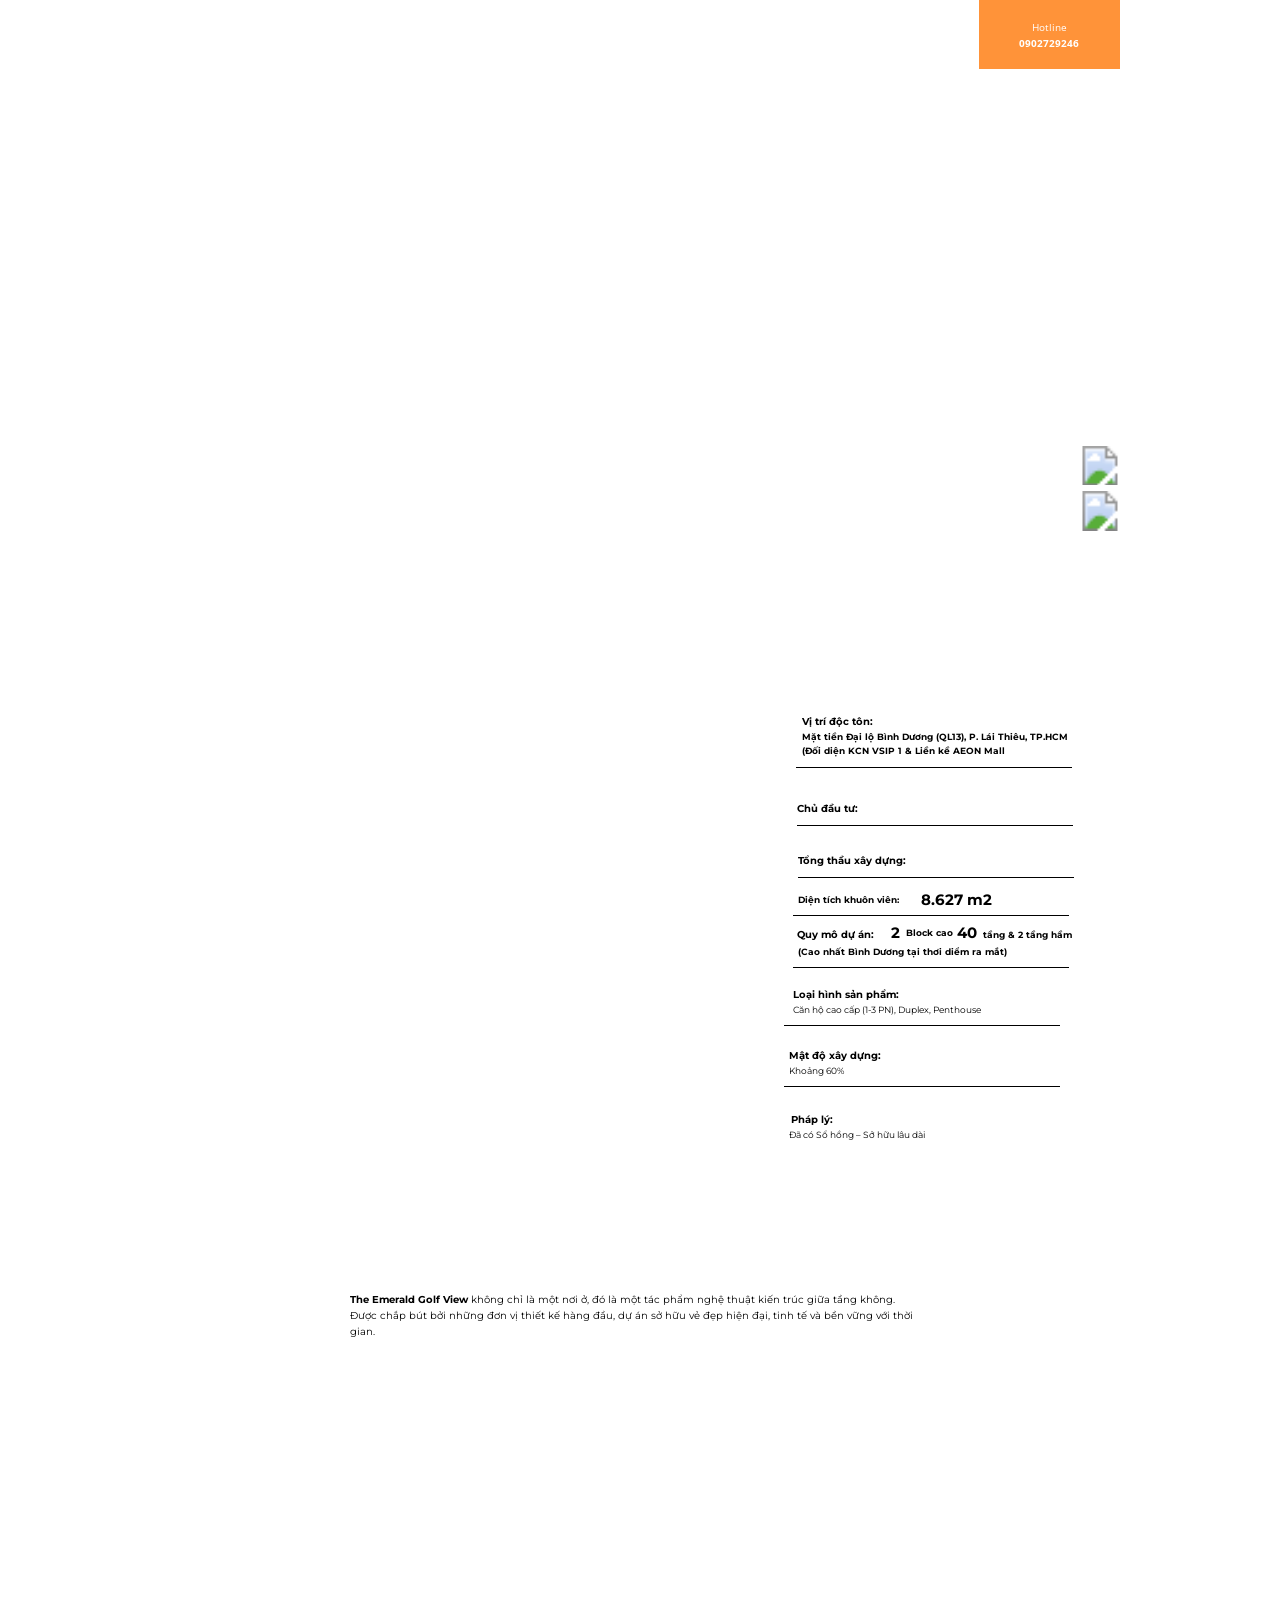
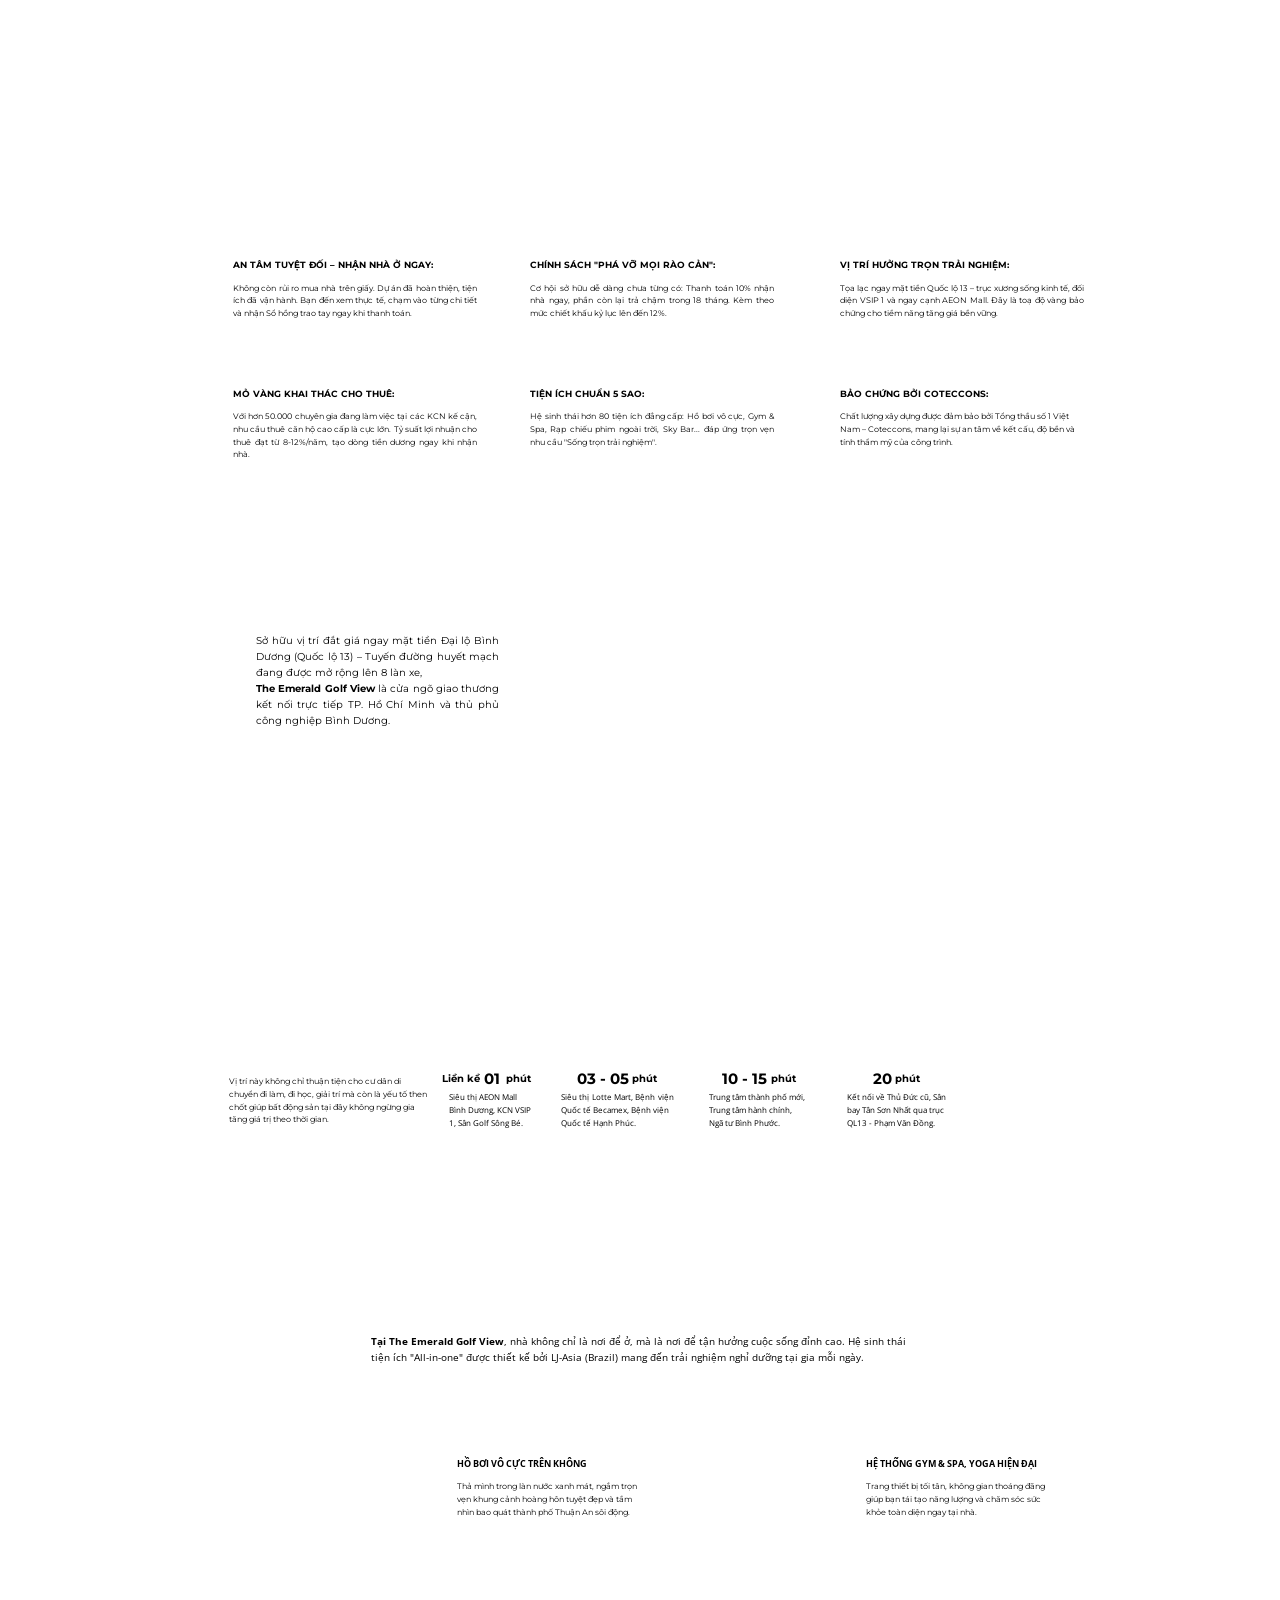
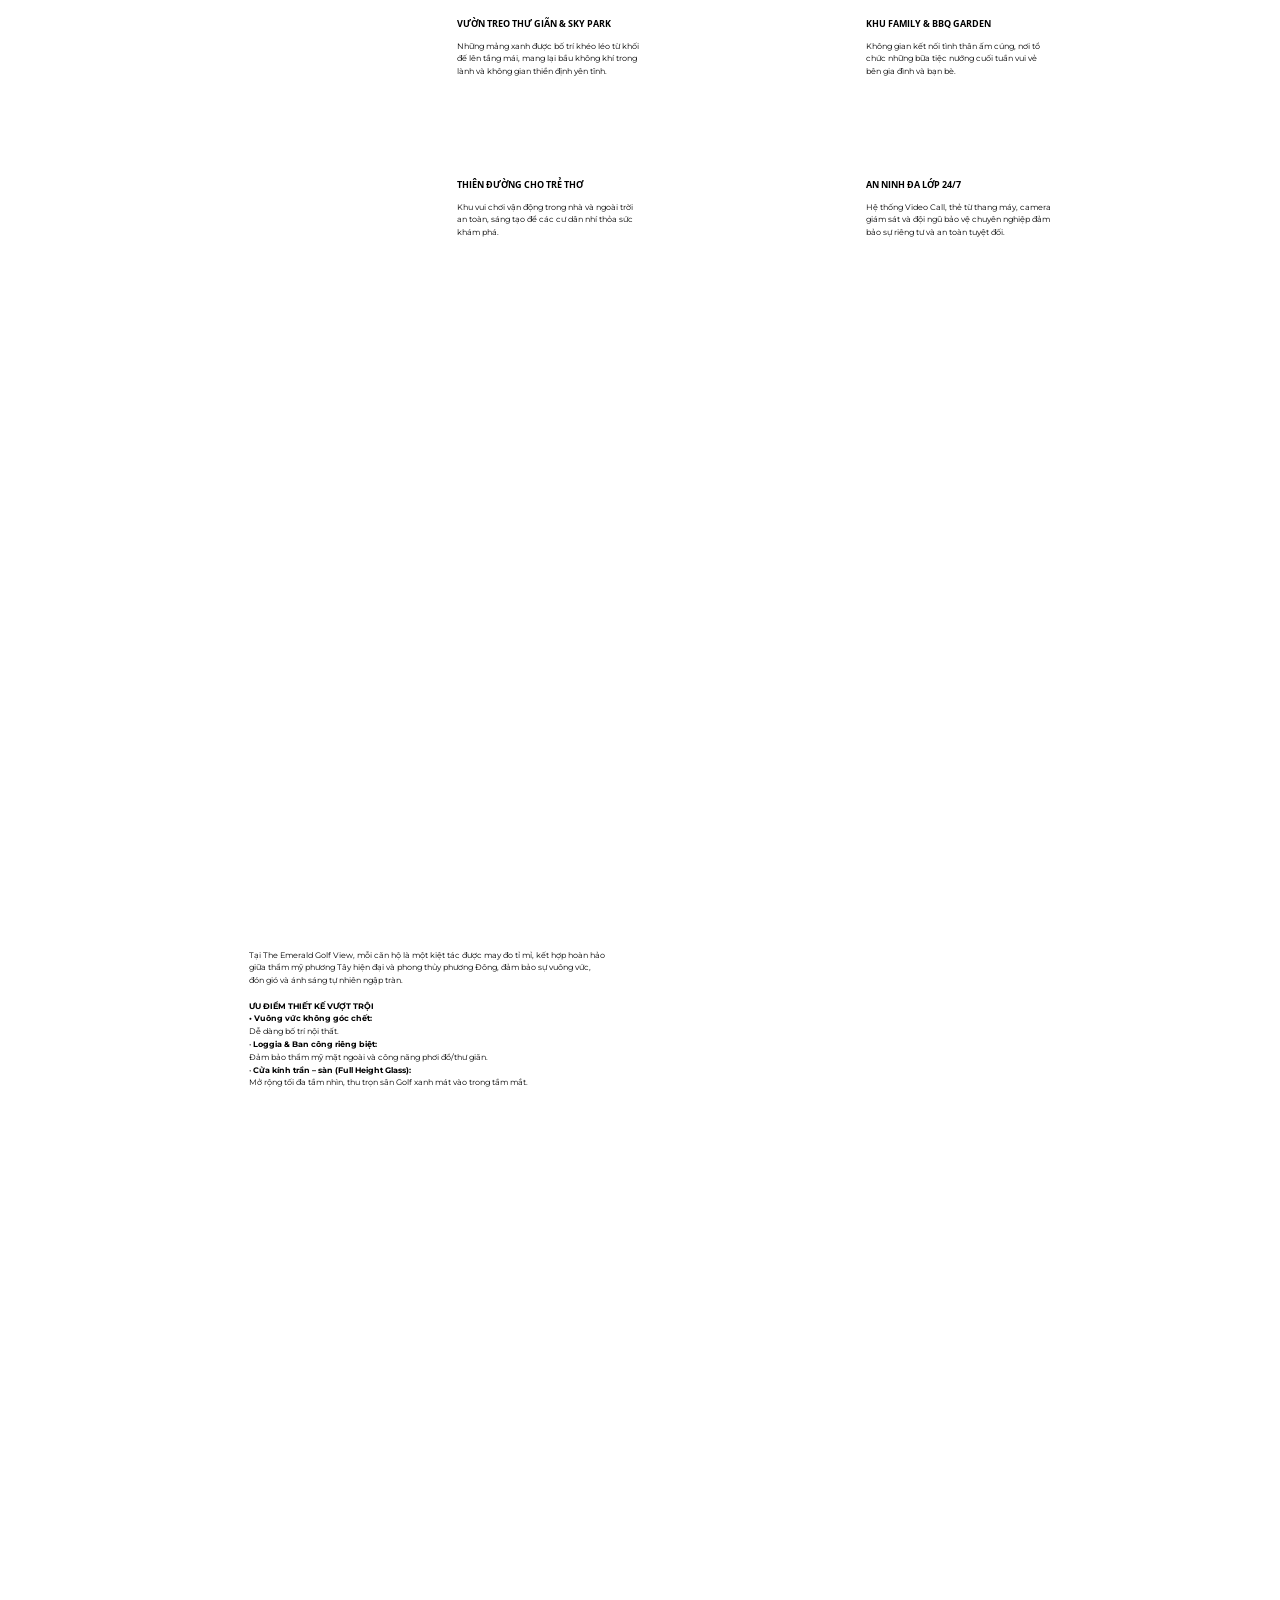
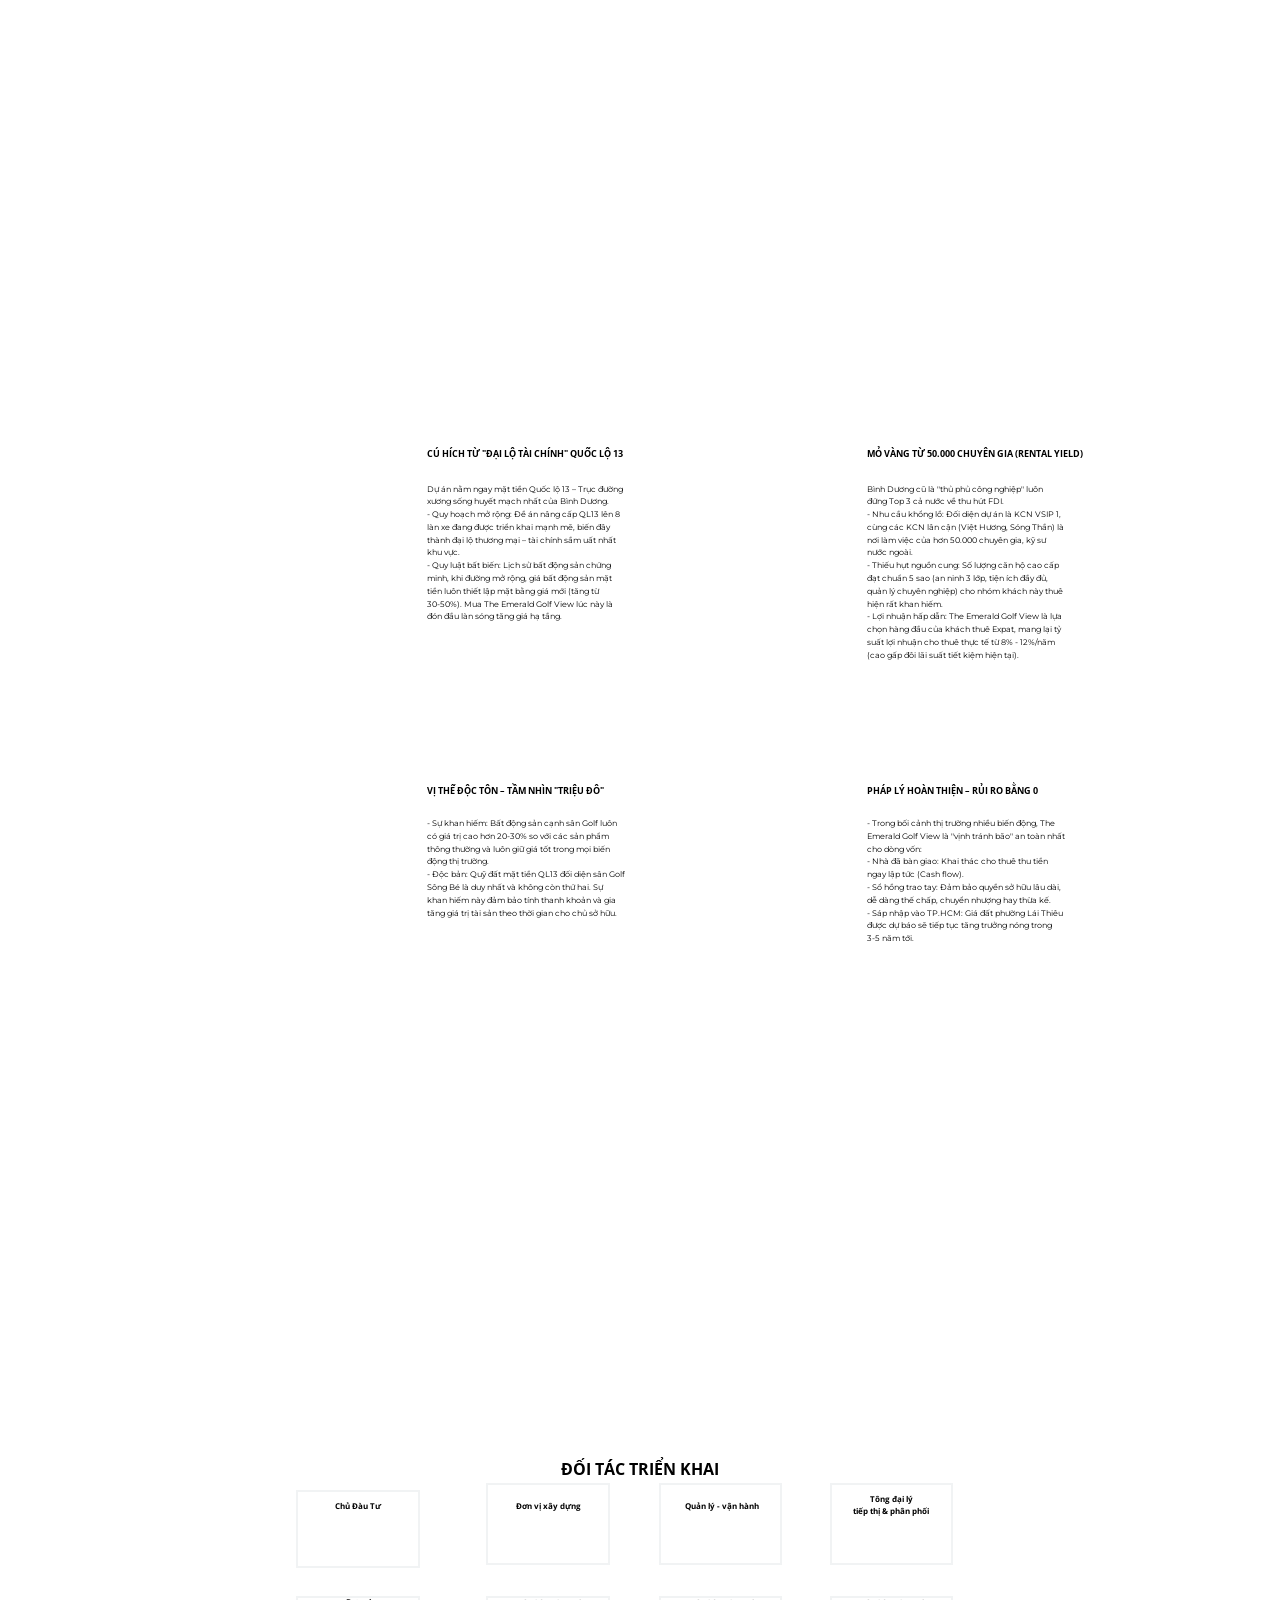
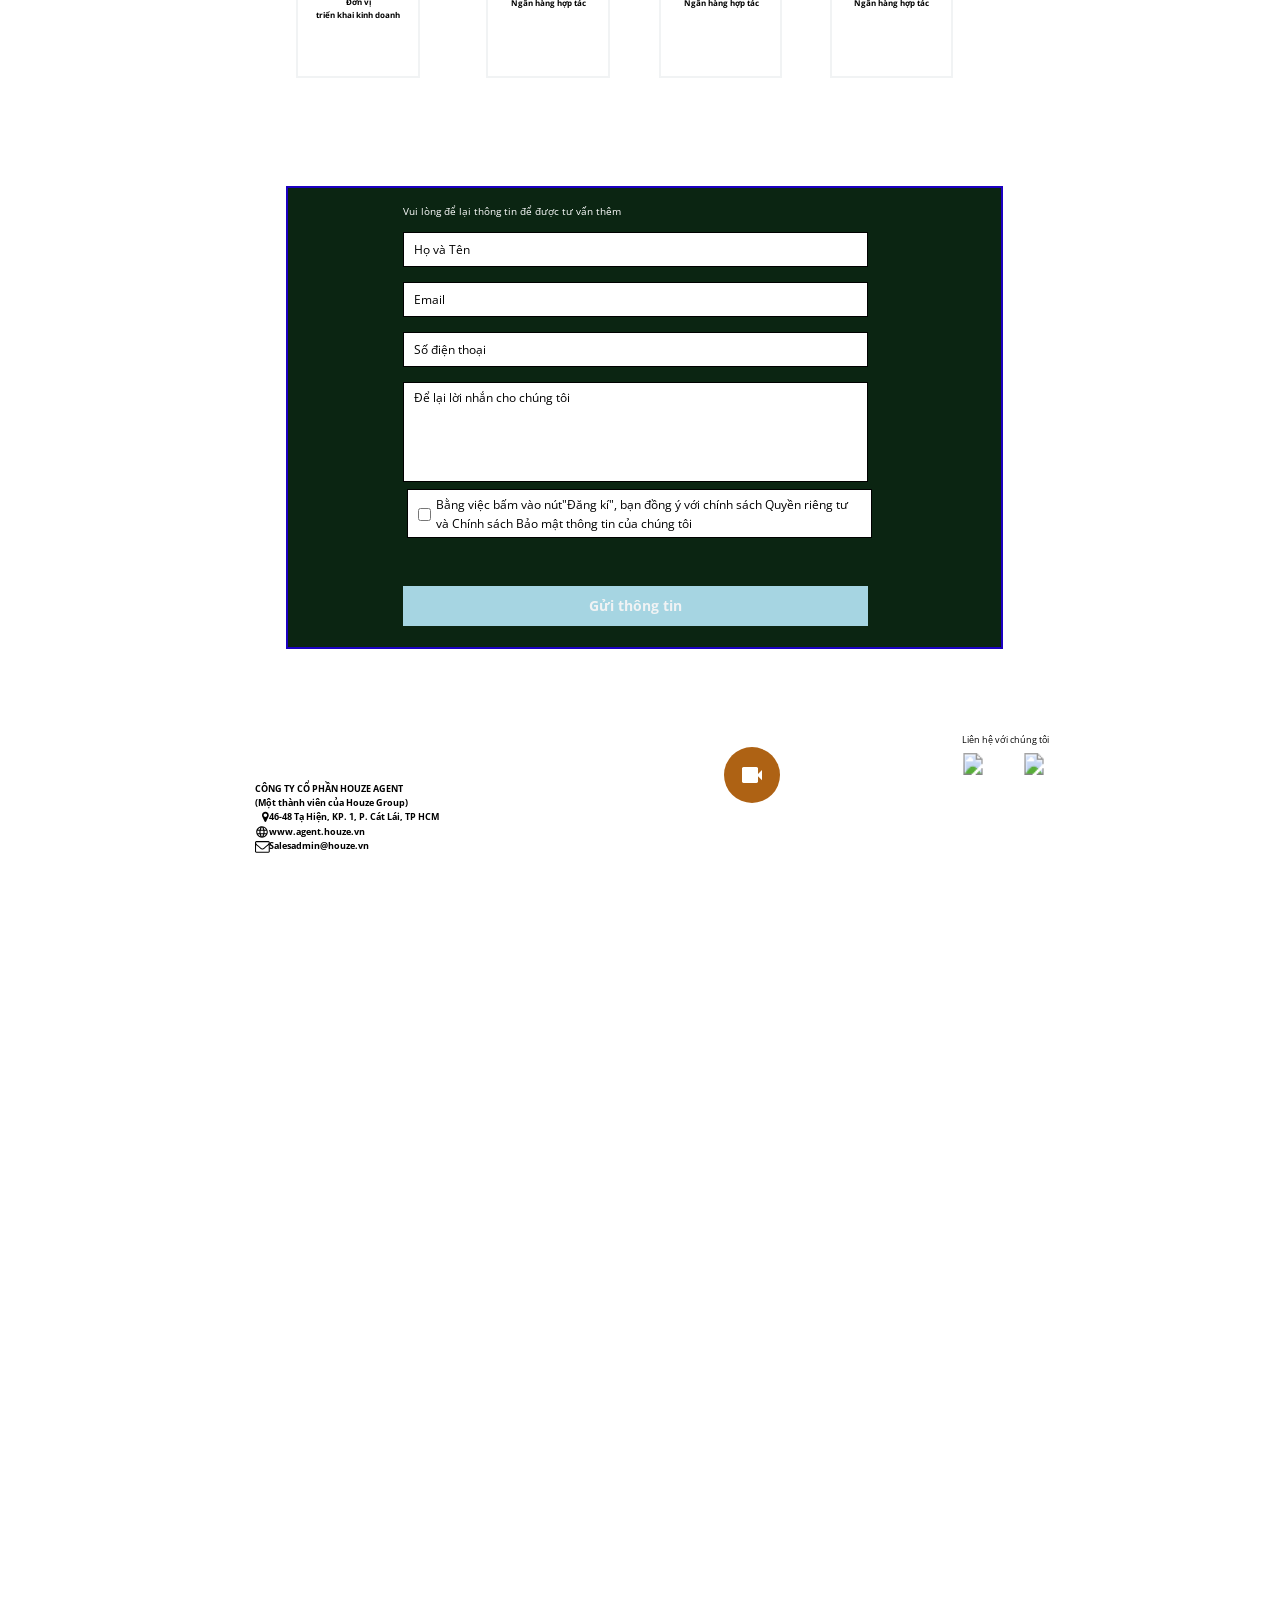
==== houze-clone/index.html @ 5e88b7af "feat: add houze-style page and collect source images" ====
<!DOCTYPE html><html lang="vi"><head><meta charset="UTF-8"><title>theemeraldgolfview.houze.vn</title><meta http-equiv="Cache-Control" content="no-cache"><meta http-equiv="X-UA-Compatible" content="IE=edge"><meta http-equiv="Expires" content="-1"><meta name="keywords" content=""><meta name="description" content="theemeraldgolfview.houze.vn"><meta name='viewport' content='width=device-width, initial-scale=1' /><script type='text/javascript'>window.ladi_viewport=function(b){var a=document;b=b?b:'innerWidth';var c=window[b];var d=c<768;if(typeof window.ladi_is_desktop=="undefined"||window.ladi_is_desktop==undefined){window.ladi_is_desktop=!d;}var e=960;var f=420;var g='';if(!d){g="width="+e+",user-scalable=no,initial-scale=1.0";}else{var h=1;var i=f;if(i!=c){h=c / i;}g="width="+i+",user-scalable=no,initial-scale="+h+",minimum-scale="+h+",maximum-scale="+h;}var j=a.getElementById("viewport");if(!j){j=a.createElement("meta");j.id="viewport";j.name="viewport";a.head.appendChild(j);}j.setAttribute("content",g);};window.ladi_viewport();window.ladi_fbq_data = [];window.ladi_fbq = function () {window.ladi_fbq_data.push(arguments);};window.ladi_ttq_data = [];window.ladi_ttq = function () {window.ladi_ttq_data.push(arguments);};</script><link rel="canonical" href="https://theemeraldgolfview.houze.vn" /><meta property="og:url" content="https://theemeraldgolfview.houze.vn" /><meta property="og:title" content="theemeraldgolfview.houze.vn" /><meta property="og:type" content="website" /><meta property="og:description" content="theemeraldgolfview.houze.vn" /><meta name="format-detection" content="telephone=no" /><link rel="dns-prefetch"><link rel="preconnect" href="https://fonts.googleapis.com/" crossorigin><link rel="preconnect" href="https://fonts.gstatic.com/" crossorigin><link rel="preconnect" href="https://w.ladicdn.com/" crossorigin><link rel="preconnect" href="https://s.ladicdn.com/" crossorigin><link rel="preconnect" href="https://api1.ldpform.com/" crossorigin><link rel="preconnect" href="https://a.ladipage.com/" crossorigin><link rel="preconnect" href="https://api.sales.ldpform.net/" crossorigin><link rel="preload" href="https://fonts.googleapis.com/css2?family=Open+Sans:wght@400;700&family=Montserrat:wght@400;700&family=Exo:wght@400;700&display=swap" as="style" onload="this.onload = null; this.rel = 'stylesheet';"><link rel="preload" href="https://w.ladicdn.com/v5/source/ladipagev3.min.js?v=1773374879264" as="script"><style id="style_ladi" type="text/css">a,abbr,acronym,address,applet,article,aside,audio,b,big,blockquote,body,button,canvas,caption,center,cite,code,dd,del,details,dfn,div,dl,dt,em,embed,fieldset,figcaption,figure,footer,form,h1,h2,h3,h4,h5,h6,header,hgroup,html,i,iframe,img,input,ins,kbd,label,legend,li,mark,menu,nav,object,ol,output,p,pre,q,ruby,s,samp,section,select,small,span,strike,strong,sub,summary,sup,table,tbody,td,textarea,tfoot,th,thead,time,tr,tt,u,ul,var,video{margin:0;padding:0;border:0;outline:0;font-size:100%;font:inherit;vertical-align:baseline;box-sizing:border-box;-webkit-font-smoothing:antialiased;-moz-osx-font-smoothing:grayscale}article,aside,details,figcaption,figure,footer,header,hgroup,menu,nav,section{display:block}body{line-height:1}a{text-decoration:none}ol,ul{list-style:none}blockquote,q{quotes:none}blockquote:after,blockquote:before,q:after,q:before{content:'';content:none}table{border-collapse:collapse;border-spacing:0}.ladi-loading{z-index:900000000000;position:fixed;width:100%;height:100%;top:0;left:0;background-color:rgba(0,0,0,.1)}.ladi-loading .loading{width:80px;height:80px;top:0;left:0;bottom:0;right:0;margin:auto;overflow:hidden;position:absolute}.ladi-loading .loading div{position:absolute;width:6px;height:6px;background:#fff;border-radius:50%;animation:ladi-loading 1.2s linear infinite}.ladi-loading .loading div:nth-child(1){animation-delay:0s;top:37px;left:66px}.ladi-loading .loading div:nth-child(2){animation-delay:-.1s;top:22px;left:62px}.ladi-loading .loading div:nth-child(3){animation-delay:-.2s;top:11px;left:52px}.ladi-loading .loading div:nth-child(4){animation-delay:-.3s;top:7px;left:37px}.ladi-loading .loading div:nth-child(5){animation-delay:-.4s;top:11px;left:22px}.ladi-loading .loading div:nth-child(6){animation-delay:-.5s;top:22px;left:11px}.ladi-loading .loading div:nth-child(7){animation-delay:-.6s;top:37px;left:7px}.ladi-loading .loading div:nth-child(8){animation-delay:-.7s;top:52px;left:11px}.ladi-loading .loading div:nth-child(9){animation-delay:-.8s;top:62px;left:22px}.ladi-loading .loading div:nth-child(10){animation-delay:-.9s;top:66px;left:37px}.ladi-loading .loading div:nth-child(11){animation-delay:-1s;top:62px;left:52px}.ladi-loading .loading div:nth-child(12){animation-delay:-1.1s;top:52px;left:62px}@keyframes ladi-loading{0%,100%,20%,80%{transform:scale(1)}50%{transform:scale(1.5)}}.ladipage-message{position:fixed;width:100%;height:100%;top:0;left:0;z-index:10000000000;background:rgba(0,0,0,.3)}.ladipage-message .ladipage-message-box{width:400px;max-width:calc(100% - 50px);height:160px;border:1px solid rgba(0,0,0,.3);background-color:#fff;position:fixed;top:calc(50% - 155px);left:0;right:0;margin:auto;border-radius:10px}.ladipage-message .ladipage-message-box span{display:block;background-color:rgba(6,21,40,.05);color:#000;padding:12px 15px;font-weight:600;font-size:16px;line-height:16px;border-top-left-radius:10px;border-top-right-radius:10px}.ladipage-message .ladipage-message-box .ladipage-message-text{display:-webkit-box;font-size:14px;padding:0 20px;margin-top:16px;line-height:20px;-webkit-line-clamp:3;-webkit-box-orient:vertical;overflow:hidden;text-overflow:ellipsis;word-break:break-word}.ladipage-message .ladipage-message-box .ladipage-message-close{display:block;position:absolute;right:15px;bottom:10px;margin:0 auto;padding:10px 0;border:none;width:80px;text-transform:uppercase;text-align:center;color:#000;background-color:#e6e6e6;border-radius:5px;text-decoration:none;font-size:14px;line-height:14px;font-weight:600;cursor:pointer;outline:0}.lightbox-screen{display:none;position:fixed;width:100%;height:100%;top:0;left:0;bottom:0;right:0;margin:auto;z-index:9000000080;background:#7f7f7f;user-select:none;-webkit-user-select:none;-moz-user-select:none;-ms-user-select:none}.lightbox-screen *{user-select:none;-webkit-user-select:none;-moz-user-select:none;-ms-user-select:none}.lightbox-screen img{-webkit-user-drag:none;-khtml-user-drag:none;-moz-user-drag:none;-o-user-drag:none;user-drag:none;pointer-events:auto}.lightbox-screen .lightbox-close{position:absolute;z-index:9000000090;cursor:pointer}.lightbox-screen .lightbox-hidden{display:none}.lightbox-screen .lightbox-close{width:16px;height:16px;margin:10px;background-repeat:no-repeat;background-position:center center;background-image:url("data:image/svg+xml;utf8, %3Csvg%20width%3D%2224%22%20height%3D%2224%22%20viewBox%3D%220%200%2024%2024%22%20xmlns%3D%22http%3A%2F%2Fwww.w3.org%2F2000%2Fsvg%22%20fill%3D%22%23fff%22%3E%3Cpath%20fill-rule%3D%22evenodd%22%20clip-rule%3D%22evenodd%22%20d%3D%22M23.4144%202.00015L2.00015%2023.4144L0.585938%2022.0002L22.0002%200.585938L23.4144%202.00015Z%22%3E%3C%2Fpath%3E%3Cpath%20fill-rule%3D%22evenodd%22%20clip-rule%3D%22evenodd%22%20d%3D%22M2.00015%200.585938L23.4144%2022.0002L22.0002%2023.4144L0.585938%202.00015L2.00015%200.585938Z%22%3E%3C%2Fpath%3E%3C%2Fsvg%3E")}.lightbox-screen img.lightbox-item{max-width:none}.lightbox-gallery-track{touch-action:none;display:flex;align-items:center;justify-content:center}.lightbox-gallery-track .lightbox-gallery-preview,.lightbox-gallery-track .lightbox-item{will-change:transform;backface-visibility:hidden;margin:0!important;transform-origin:center center;position:absolute;left:50%;top:50%}.lightbox-nav-btn{position:fixed;top:50%;transform:translateY(-50%);width:50px;height:50px;background-color:rgba(0,0,0,.5);color:#fff;border-radius:50%;display:flex;justify-content:center;align-items:center;cursor:pointer;z-index:9999;user-select:none;font-size:24px;font-weight:700}.lightbox-nav-btn:hover{background-color:rgba(0,0,0,.8)}.lightbox-prev{left:20px}.lightbox-next{right:20px}*{-webkit-tap-highlight-color:#fff0}body{font-size:12px;-ms-text-size-adjust:none;-moz-text-size-adjust:none;-o-text-size-adjust:none;-webkit-text-size-adjust:none;background-color:#fff}.overflow-hidden{overflow:hidden}.ladi-transition{transition:all 150ms linear 0s}.z-index-1{z-index:1}.opacity-0{opacity:0}.height-0{height:0!important}.pointer-events-none{pointer-events:none}.transition-parent-collapse-height{transition:height 150ms linear 0s}.transition-parent-collapse-top{transition:top 150ms linear 0s}.transition-readmore{transition:height 350ms linear 0s}.transition-collapse{transition:height 150ms linear 0s}body.grab{cursor:grab}.ladi-wraper{width:100%;min-height:100%;overflow:hidden;touch-action:manipulation}.ladi-container{position:relative;margin:0 auto;height:100%}.ladi-overlay{position:absolute;top:0;left:0;height:100%;width:100%;pointer-events:none}.ladi-element{position:absolute}@media (hover: hover) {.ladi-check-hover {opacity: 0;}}.ladi-section {margin: 0 auto;position: relative;}.ladi-section[data-tab-id]{display: none;}.ladi-section.selected[data-tab-id]{display: block;}.ladi-section .ladi-section-background {position: absolute;width: 100%;height: 100%;top: 0;left: 0;pointer-events: none;overflow: hidden;}.ladi-box {position: absolute;width: 100%;height: 100%;overflow: hidden;}#SECTION_POPUP .ladi-container {z-index: 90000070;}#SECTION_POPUP .ladi-container > .ladi-element {z-index: 90000070;position: fixed;display: none;}#SECTION_POPUP .ladi-container > .ladi-element[data-fixed-close="true"] {position: relative !important;}#SECTION_POPUP .ladi-container > .ladi-element.hide-visibility {display: block !important;visibility: hidden !important;}#SECTION_POPUP .popup-close {position: absolute;right: 0px;top: 0px;z-index: 9000000080;cursor: pointer;width: 16px;height: 16px;margin: 10px;background-repeat: no-repeat;background-position: center center;background-image: url("data:image/svg+xml;utf8, %3Csvg%20width%3D%2224%22%20height%3D%2224%22%20viewBox%3D%220%200%2024%2024%22%20xmlns%3D%22http%3A%2F%2Fwww.w3.org%2F2000%2Fsvg%22%20fill%3D%22%23000%22%3E%3Cpath%20fill-rule%3D%22evenodd%22%20clip-rule%3D%22evenodd%22%20d%3D%22M23.4144%202.00015L2.00015%2023.4144L0.585938%2022.0002L22.0002%200.585938L23.4144%202.00015Z%22%3E%3C%2Fpath%3E%3Cpath%20fill-rule%3D%22evenodd%22%20clip-rule%3D%22evenodd%22%20d%3D%22M2.00015%200.585938L23.4144%2022.0002L22.0002%2023.4144L0.585938%202.00015L2.00015%200.585938Z%22%3E%3C%2Fpath%3E%3C%2Fsvg%3E");}.ladi-popup {position: absolute;width: 100%;height: 100%;}.ladi-popup .ladi-popup-background {height: 100%;width: 100%;pointer-events: none;}.ladi-button{position:absolute;width:100%;height:100%;overflow:hidden}.ladi-button:active{transform:translateY(2px);transition:transform .2s linear}.ladi-button .ladi-button-background{height:100%;width:100%;pointer-events:none;transition:inherit}.ladi-button>.ladi-button-headline,.ladi-button>.ladi-button-shape{width:100%!important;height:100%!important;top:0!important;left:0!important;display:table;user-select:none;-webkit-user-select:none;-moz-user-select:none;-ms-user-select:none}.ladi-button>.ladi-button-shape .ladi-shape{margin:auto;top:0;bottom:0}.ladi-button>.ladi-button-headline .ladi-headline{display:table-cell;vertical-align:middle}.ladi-checkout-product-cart-icon .ladi-cart-number{position:absolute;top:-2px;right:-7px;background:#f36e36;text-align:center;min-width:18px;min-height:18px;font-size:12px;font-weight:700;color:#fff;border-radius:100%;z-index:90000000;padding:3px 4px}.ladi-checkout-product-add-to-cart .ladi-button .loading-dots{width:100%;height:100%;top:0;left:0;position:absolute;display:flex;align-items:center;justify-content:center}.ladi-checkout-product-add-to-cart .ladi-button .loading-dots p{display:inline-block;font-size:32px;line-height:1;animation:.6s infinite loading}.ladi-checkout-product-add-to-cart .ladi-button .loading-dots p:first-child{animation-delay:0s}.ladi-checkout-product-add-to-cart .ladi-button .loading-dots p:nth-child(2){animation-delay:.2s}.ladi-checkout-product-add-to-cart .ladi-button .loading-dots p:nth-child(3){animation-delay:.4s}@keyframes loading{0%,100%{opacity:0}50%{opacity:1}}.ladi-form .ladi-form-checkout-bump-offer-check.multiple.checked:before,.ladi-form .ladi-form-checkout-payment-check.multiple.checked:before{--url:url("data:image/svg+xml,%0A%3Csvg%20width%3D%2224%22%20height%3D%2224%22%20viewBox%3D%220%200%2024%2024%22%20fill%3D%22none%22%20xmlns%3D%22http%3A%2F%2Fwww.w3.org%2F2000%2Fsvg%22%3E%0A%3Cpath%20d%3D%22M18.71%207.20998C18.617%207.11625%2018.5064%207.04186%2018.3846%206.99109C18.2627%206.94032%2018.132%206.91418%2018%206.91418C17.868%206.91418%2017.7373%206.94032%2017.6154%206.99109C17.4936%207.04186%2017.383%207.11625%2017.29%207.20998L9.84%2014.67L6.71%2011.53C6.61348%2011.4367%206.49954%2011.3634%206.37468%2011.3142C6.24983%2011.265%206.1165%2011.2409%205.98232%2011.2432C5.84814%2011.2455%205.71573%2011.2743%205.59265%2011.3278C5.46957%2011.3812%205.35824%2011.4585%205.265%2011.555C5.17176%2011.6515%205.09845%2011.7654%205.04924%2011.8903C5.00004%2012.0152%204.97591%2012.1485%204.97823%2012.2827C4.98055%2012.4168%205.00928%2012.5492%205.06277%2012.6723C5.11627%2012.7954%205.19348%2012.9067%205.29%2013L9.13%2016.84C9.22296%2016.9337%209.33356%2017.0081%209.45542%2017.0589C9.57728%2017.1096%209.70799%2017.1358%209.84%2017.1358C9.97201%2017.1358%2010.1027%2017.1096%2010.2246%2017.0589C10.3464%2017.0081%2010.457%2016.9337%2010.55%2016.84L18.71%208.67998C18.8115%208.58634%2018.8925%208.47269%2018.9479%208.34619C19.0033%208.21969%2019.0319%208.08308%2019.0319%207.94498C19.0319%207.80688%2019.0033%207.67028%2018.9479%207.54378C18.8925%207.41728%2018.8115%207.30363%2018.71%207.20998Z%22%20fill%3D%22%231852FA%22%2F%3E%0A%3C%2Fsvg%3E%0A");pointer-events:none;top:-1px;left:-1px;transform:none}.ladi-form,.ladi-form .ladi-form-item-container{position:absolute;width:100%;height:100%}.ladi-form>.ladi-element,.ladi-form>.ladi-element .ladi-form-item-container,.ladi-form>.ladi-element .ladi-form-item-container .ladi-form-item .ladi-form-checkbox-item span[data-checked=true],.ladi-form>.ladi-element .ladi-form-item-container .ladi-form-item .ladi-form-control:not(.ladi-form-control-select){text-transform:inherit;text-decoration:inherit;text-align:inherit;letter-spacing:inherit;color:inherit;background-size:inherit;background-attachment:inherit;background-origin:inherit}.ladi-form .ladi-button>.ladi-button-headline{color:initial;font-size:initial;font-weight:initial;text-transform:initial;text-decoration:initial;font-style:initial;text-align:initial;letter-spacing:initial;line-height:initial}.ladi-form [data-form-checkout-item=bump_offer] .ladi-form-item,.ladi-form>[data-quantity=true] .ladi-form-item-container{overflow:hidden}.ladi-form>.ladi-element .ladi-form-item-container .ladi-form-item{text-transform:inherit;text-decoration:inherit;text-align:inherit;letter-spacing:inherit;color:inherit}.ladi-form>.ladi-element .ladi-form-item-container .ladi-form-item-background{background-size:inherit;background-attachment:inherit;background-origin:inherit}.ladi-form>.ladi-element .ladi-form-item-container .ladi-form-item .ladi-form-control-select{-webkit-appearance:none;-moz-appearance:none;appearance:none;background-size:9px 6px!important;background-position:right .5rem center;background-repeat:no-repeat;padding-right:24px;text-transform:inherit;text-align:inherit;letter-spacing:inherit;color:inherit;background-size:inherit;background-attachment:inherit;background-origin:inherit}.ladi-form>.ladi-element .ladi-form-item-container .ladi-form-item .ladi-form-checkbox-item,.ladi-form>.ladi-element .ladi-form-item-container .ladi-form-item .ladi-form-checkbox-item span[data-checked=false]{text-transform:inherit;text-align:inherit;letter-spacing:inherit;background-size:inherit;background-attachment:inherit;background-origin:inherit;color:inherit}.ladi-form>.ladi-element .ladi-form-item-container .ladi-form-item .ladi-form-control-select-2{width:calc(100% / 2 - 5px);max-width:calc(100% / 2 - 5px);min-width:calc(100% / 2 - 5px)}.ladi-form>.ladi-element .ladi-form-item-container .ladi-form-item .ladi-form-control-select-2:nth-child(3),.ladi-form>.ladi-element .ladi-form-item-container .ladi-form-item .ladi-form-control-select-3:nth-child(3),.ladi-form>.ladi-element .ladi-form-item-container .ladi-form-item .ladi-form-control-select-3:nth-child(4){margin-left:7.5px}.ladi-form>.ladi-element .ladi-form-item-container .ladi-form-item .ladi-form-control-select-3{width:calc(100% / 3 - 5px);max-width:calc(100% / 3 - 5px);min-width:calc(100% / 3 - 5px)}.ladi-form>.ladi-element .ladi-form-item-container .ladi-form-item .ladi-form-control-select option{color:initial}.ladi-form>.ladi-element .ladi-form-item-container .ladi-form-item .ladi-form-control-select:not([data-selected=""]){text-decoration:inherit}.ladi-form>.ladi-element .ladi-form-item-container .ladi-form-item .ladi-form-checkbox-item{text-decoration:inherit;vertical-align:middle}.ladi-form>.ladi-element .ladi-form-item-container .ladi-form-item .ladi-form-checkbox-box-item{display:inline-block;width:fit-content}.ladi-form>.ladi-element .ladi-form-item-container .ladi-form-item .ladi-form-checkbox-item span{user-select:none;-webkit-user-select:none;-moz-user-select:none;-ms-user-select:none}.ladi-form .ladi-form-item-title-value{font-weight:700;word-break:break-word}.ladi-form .ladi-form-label-container{position:relative;width:100%}.ladi-form .ladi-form-control-file{background-repeat:no-repeat;background-position:calc(100% - 5px) center}.ladi-form .ladi-form-label-container .ladi-form-label-item{display:inline-block;cursor:pointer;position:relative;border-radius:0!important;user-select:none;-webkit-user-select:none;-moz-user-select:none;-ms-user-select:none}.ladi-form .ladi-form-label-container .ladi-form-label-item.image{background-size:cover;background-repeat:no-repeat;background-position:center}.ladi-form .ladi-form-label-container .ladi-form-label-item.no-value{display:none!important}.ladi-form .ladi-form-label-container .ladi-form-label-item.text.disabled{opacity:.35}.ladi-form .ladi-form-label-container .ladi-form-label-item.image.disabled{opacity:.2}.ladi-form .ladi-form-label-container .ladi-form-label-item.color.disabled{opacity:.15}.ladi-form .ladi-form-label-container .ladi-form-label-item.selected:before{content:'';width:0;height:0;bottom:-1px;right:-1px;position:absolute;border-width:0 0 15px 15px;border-color:transparent;border-style:solid}.ladi-form .ladi-form-label-container .ladi-form-label-item.selected:after{content:'';background-image:url("data:image/svg+xml;utf8,%3Csvg xmlns='http://www.w3.org/2000/svg' enable-background='new 0 0 12 12' viewBox='0 0 12 12' x='0' fill='%23fff' y='0'%3E%3Cg%3E%3Cpath d='m5.2 10.9c-.2 0-.5-.1-.7-.2l-4.2-3.7c-.4-.4-.5-1-.1-1.4s1-.5 1.4-.1l3.4 3 5.1-7c .3-.4 1-.5 1.4-.2s.5 1 .2 1.4l-5.7 7.9c-.2.2-.4.4-.7.4 0-.1 0-.1-.1-.1z'%3E%3C/path%3E%3C/g%3E%3C/svg%3E");background-repeat:no-repeat;background-position:bottom right;width:7px;height:7px;bottom:0;right:0;position:absolute}.ladi-form .ladi-form-item{width:100%;height:100%;position:absolute}.ladi-form .ladi-form-item-background{position:absolute;width:100%;height:100%;top:0;left:0;pointer-events:none}.ladi-form .ladi-form-item.ladi-form-checkbox{height:auto;padding:0 5px}.ladi-form .ladi-form-item .ladi-form-control{background-color:transparent;min-width:100%;min-height:100%;max-width:100%;max-height:100%;width:100%;height:100%;padding:0 5px;color:inherit;font-size:inherit;border:none}.ladi-form .ladi-form-item.ladi-form-checkbox.ladi-form-checkbox-vertical .ladi-form-checkbox-item{margin-top:0!important;margin-left:0!important;margin-right:0!important;display:flex;align-items:center;border:none}.ladi-form .ladi-form-item.ladi-form-checkbox.ladi-form-checkbox-horizontal .ladi-form-checkbox-item{margin-top:0!important;margin-left:0!important;margin-right:10px!important;display:inline-flex;align-items:center;border:none;position:relative}.ladi-form .ladi-form-item.ladi-form-checkbox .ladi-form-checkbox-item input{margin-right:5px;display:block}.ladi-form .ladi-form-item.ladi-form-checkbox .ladi-form-checkbox-item span{cursor:default;word-break:break-word}.ladi-form .ladi-form-item textarea.ladi-form-control{resize:none;padding:5px}.ladi-form .ladi-button{cursor:pointer}.ladi-form .ladi-button .ladi-headline{cursor:pointer;user-select:none}.ladi-form .ladi-element .ladi-form-otp::-webkit-inner-spin-button,.ladi-form .ladi-element .ladi-form-otp::-webkit-outer-spin-button{-webkit-appearance:none;margin:0}.ladi-form .ladi-element .ladi-form-item .button-get-code{display:none;position:absolute;right:0;top:0;bottom:0;margin:auto 0;line-height:initial;padding:5px 10px;height:max-content;cursor:pointer;user-select:none;-webkit-user-select:none;-moz-user-select:none;-ms-user-select:none}.ladi-form .ladi-element .ladi-form-item .button-get-code.hide-visibility{display:block!important;visibility:hidden!important}.ladi-form .ladi-form-checkout-bump-offer-product.option-2,.ladi-form .ladi-form-item.otp-resend .button-get-code,.ladi-form [data-form-checkout-item=payment] .ladi-form-checkout-payment-content div>span{display:block}.ladi-form .ladi-form-item.otp-countdown:before{content:attr(data-countdown-time) "s";position:absolute;top:0;bottom:0;margin:auto 0;height:max-content;line-height:initial}.ladi-form [data-variant=true] select option[disabled]{background:#fff;color:#b8b8b8!important}.ladi-google-recaptcha-checkbox{position:absolute;display:inline-block;transform:translateY(-100%);margin-top:-5px;z-index:90000010}.ladi-element[data-form-checkout-item]{padding:0}.ladi-form .ladi-form-checkout-title{margin-bottom:8px}.ladi-form .ladi-element[data-form-checkout-item] .ladi-form-item,.ladi-form .ladi-element[data-form-checkout-item] .ladi-form-item-container{height:auto!important;position:unset!important}.ladi-form .ladi-form-checkout-box{gap:12px;display:flex;flex-flow:column;margin:8px 12px;margin-top:14px!important;padding-bottom:14px;border-left:none!important;border-right:none!important;border-top:none!important;border-radius:0!important}.ladi-form .ladi-form-checkout-box:last-child{border:none!important;padding-bottom:4px}.ladi-form .ladi-form-checkout-box:first-child,.ladi-form .ladi-form-checkout-bump-offer-product .item-product:first-child{margin-top:0}.ladi-form .ladi-form-checkout-payment-item{display:flex;flex-flow:row;gap:12px;align-items:center;--check-size:18px;--width-quantity:65px}.ladi-form .ladi-form-checkout-payment-check{--border-size:1px;width:var(--check-size);height:var(--check-size);flex:0 0 var(--check-size);border:var(--border-size) solid;border-radius:100%;display:block;position:relative}.ladi-form .ladi-form-checkout-payment-check.checked:before{content:"";width:calc(var(--check-size)/ 2);height:calc(var(--check-size)/ 2);border-radius:inherit;display:block;position:absolute;top:0;left:0;transform:translate(calc(50% - var(--border-size)),calc(50% - var(--border-size)))}.ladi-form .ladi-form-checkout-bump-offer-check.multiple,.ladi-form .ladi-form-checkout-payment-check.multiple{border-radius:4px}.ladi-form .ladi-form-checkout-payment-check.multiple.checked:before{content:"";-webkit-mask-image:var(--url);mask-image:var(--url);width:var(--check-size);height:var(--check-size);-webkit-mask-size:var(--check-size);mask-size:var(--check-size);background-color:#fff;position:absolute}.ladi-form .ladi-form-checkout-payment-content,.ladi-form .ladi-form-checkout-product-content{display:flex;flex-flow:row;--gap:10px;gap:var(--gap);align-items:center;width:calc(100% - var(--width-quantity) - var(--check-size) - var(--gap) * 2)}.ladi-form .ladi-form-checkout-payment-content img,.ladi-form .ladi-form-checkout-product-content img{width:36px;max-height:36px;border-radius:4px}.ladi-form .ladi-form-checkout-payment-content div,.ladi-form .ladi-form-checkout-product-content div{display:flex;flex-flow:column}.ladi-form .ladi-form-checkout-payment-content div>span,.ladi-form .ladi-form-checkout-product-content div>span{font-size:inherit}.ladi-form .ladi-form-checkout-payment-content div>span.small,.ladi-form .ladi-form-checkout-product-content div>span.small{font-size:80%;opacity:.8}.ladi-form .ladi-form-checkout-payment-content div .price.price-compare,.ladi-form .ladi-form-checkout-product-content div .price.price-compare{display:flex;align-items:center;gap:8px;flex-direction:row!important}.ladi-form .ladi-form-checkout-payment-quantity,.ladi-form .ladi-form-checkout-product-quantity{position:relative;--icon-size:calc(var(--check-size) * 0.8)}.ladi-form .ladi-form-checkout-payment-quantity input,.ladi-form .ladi-form-checkout-product-quantity input{padding:4px calc(var(--check-size)) 4px 8px;border-radius:8px;position:relative;width:var(--width-quantity);min-height:34px;border:1px solid;background-color:transparent;top:0;left:0;display:block}.ladi-form .ladi-form-checkout-payment-quantity input::-webkit-inner-spin-button,.ladi-form .ladi-form-checkout-payment-quantity input::-webkit-outer-spin-button{-webkit-appearance:none;margin:0}.ladi-form .ladi-form-checkout-payment-quantity .up{width:var(--icon-size);height:var(--icon-size);top:-1px;right:5px;cursor:pointer;display:block;position:absolute}.ladi-form .ladi-form-checkout-payment-quantity .up:before{content:'';--url:url("data:image/svg+xml,%3Csvg%20width%3D%2216%22%20height%3D%2216%22%20viewBox%3D%220%200%2016%2016%22%20fill%3D%22none%22%20xmlns%3D%22http%3A%2F%2Fwww.w3.org%2F2000%2Fsvg%22%3E%3Cpath%20fill-rule%3D%22evenodd%22%20clip-rule%3D%22evenodd%22%20d%3D%22M3.14645%206.14645C3.34171%205.95118%203.65829%205.95118%203.85355%206.14645L8%2010.2929L12.1464%206.14645C12.3417%205.95118%2012.6583%205.95118%2012.8536%206.14645C13.0488%206.34171%2013.0488%206.65829%2012.8536%206.85355L8.35355%2011.3536C8.15829%2011.5488%207.84171%2011.5488%207.64645%2011.3536L3.14645%206.85355C2.95118%206.65829%202.95118%206.34171%203.14645%206.14645Z%22%20fill%3D%22black%22%20transform%3D%22rotate(180%208%208)%22%2F%3E%3C%2Fsvg%3E");-webkit-mask-image:var(--url);mask-image:var(--url);display:block;position:absolute;width:var(--icon-size);height:var(--icon-size);pointer-events:none;top:4px;left:2px;-webkit-mask-size:var(--icon-size);mask-size:var(--icon-size)}.ladi-form .ladi-form-checkout-payment-quantity .down{width:var(--icon-size);height:var(--icon-size);right:5px;cursor:pointer;display:block;position:absolute;bottom:3px}.ladi-form .ladi-form-checkout-payment-quantity .down:before{content:'';--url:url("data:image/svg+xml,%3Csvg%20width%3D%2216%22%20height%3D%2216%22%20viewBox%3D%220%200%2016%2016%22%20fill%3D%22none%22%20xmlns%3D%22http%3A%2F%2Fwww.w3.org%2F2000%2Fsvg%22%3E%0A%3Cpath%20fill-rule%3D%22evenodd%22%20clip-rule%3D%22evenodd%22%20d%3D%22M3.14645%206.14645C3.34171%205.95118%203.65829%205.95118%203.85355%206.14645L8%2010.2929L12.1464%206.14645C12.3417%205.95118%2012.6583%205.95118%2012.8536%206.14645C13.0488%206.34171%2013.0488%206.65829%2012.8536%206.85355L8.35355%2011.3536C8.15829%2011.5488%207.84171%2011.5488%207.64645%2011.3536L3.14645%206.85355C2.95118%206.65829%202.95118%206.34171%203.14645%206.14645Z%22%20fill%3D%22black%22%2F%3E%0A%3C%2Fsvg%3E");-webkit-mask-image:var(--url);mask-image:var(--url);display:block;position:absolute;width:var(--icon-size);height:var(--icon-size);pointer-events:none;left:2px;-webkit-mask-size:var(--icon-size);mask-size:var(--icon-size)}.ladi-form [data-form-checkout-item=payment] .ladi-form-item{display:table}.ladi-form [data-form-checkout-item=payment] .ladi-form-item .ladi-form-checkout-payment-content{width:calc(100% - 18px)}.ladi-form [data-form-checkout-item=payment] .ladi-form-item .ladi-form-checkout-payment-content div{display:table-cell;vertical-align:middle;padding:0 6px;cursor:pointer;width:100%;position:relative}.ladi-form [data-form-checkout-item=payment] .ladi-form-item .ladi-form-checkout-payment-content div.arrow:before{content:'';--url:url("data:image/svg+xml,%3Csvg%20width%3D%2216%22%20height%3D%2216%22%20viewBox%3D%220%200%2016%2016%22%20fill%3D%22none%22%20xmlns%3D%22http%3A%2F%2Fwww.w3.org%2F2000%2Fsvg%22%3E%0A%3Cpath%20fill-rule%3D%22evenodd%22%20clip-rule%3D%22evenodd%22%20d%3D%22M6.14645%203.14645C6.34171%202.95118%206.65829%202.95118%206.85355%203.14645L11.3536%207.64645C11.5488%207.84171%2011.5488%208.15829%2011.3536%208.35355L6.85355%2012.8536C6.65829%2013.0488%206.34171%2013.0488%206.14645%2012.8536C5.95118%2012.6583%205.95118%2012.3417%206.14645%2012.1464L10.2929%208L6.14645%203.85355C5.95118%203.65829%205.95118%203.34171%206.14645%203.14645Z%22%20fill%3D%22black%22%2F%3E%0A%3C%2Fsvg%3E");-webkit-mask-image:var(--url);mask-image:var(--url);position:absolute;width:20px;height:20px;top:0;right:0;bottom:0;display:block;margin:auto;-webkit-mask-size:100%;mask-size:100%}.ladi-form [data-form-checkout-item=total_price]{display:flex;flex-flow:column;gap:3px;justify-content:center}.ladi-form [data-form-checkout-item=total_price] .line{display:inline-flex;justify-content:space-between;align-items:center}.ladi-form [data-form-checkout-item=total_price] .title-number-price.big,.ladi-form [data-form-checkout-item=total_price] .title-price.big{font-weight:700;font-size:130%}.ladi-form [data-form-checkout-item=total_price] .title-number-price{font-size:115%}.ladi-form [data-form-checkout-item=total_price] .space{border-top:1px solid;margin:15px 0 10px}.ladi-form .ladi-form-checkout-bump-offer-checkbox{display:flex;flex-flow:row;gap:8px;padding:8px;margin:12px 8px 0;border-radius:8px;align-items:center;--check-size-bumpoffer:18px;--width-quantity-bumpoffer:60px}.ladi-form .ladi-form-checkout-bump-offer-checkbox.checkbox-bump-offer-1{background-color:#3c72f9;margin:0}.ladi-form .ladi-form-checkout-bump-offer-checkbox.checkbox-bump-offer-1 p{color:#fff}.ladi-form .ladi-form-checkout-bump-offer-checkbox.checkbox-bump-offer-2{background-color:#fde298;margin:12px 0 4px}.ladi-form .ladi-form-checkout-bump-offer-checkbox.checkbox-bump-offer-3{background-color:#f3f4f5;margin:8px 0 0;padding:4px 8px;width:max-content}.ladi-form .ladi-form-checkout-bump-offer-checkbox.checkbox-bump-offer-3 .ladi-form-checkout-bump-offer-check{width:12px;height:12px;flex:0 0 12px}.ladi-form .ladi-form-checkout-bump-offer-check{--border-size:1px;width:var(--check-size-bumpoffer);height:var(--check-size-bumpoffer);flex:0 0 var(--check-size-bumpoffer);border:var(--border-size) solid #cfd3d8;background-color:#fff;border-radius:100%;display:block;position:relative}.ladi-form .ladi-form-checkout-bump-offer-check.checked:before{content:"";width:calc(var(--check-size-bumpoffer)/ 2);height:calc(var(--check-size-bumpoffer)/ 2);border-radius:inherit;display:block;position:absolute;top:0;left:0;transform:translate(calc(50% - var(--border-size)),calc(50% - var(--border-size)))}.ladi-form .ladi-form-checkout-bump-offer-check.multiple.checked:before{content:"";-webkit-mask-image:var(--url);mask-image:var(--url);width:var(--check-size-bumpoffer);height:var(--check-size-bumpoffer);-webkit-mask-size:var(--check-size-bumpoffer);mask-size:var(--check-size-bumpoffer);background-color:#000;position:absolute}.ladi-form .ladi-form-checkout-bump-offer-checkbox.checkbox-bump-offer-3 .ladi-form-checkout-bump-offer-check.multiple.checked:before{top:-5px;left:-3px}.ladi-form .ladi-form-checkout-bump-offer-product{display:flex;flex-flow:row;gap:16px;margin:8px 12px;align-items:center;border-left:none!important;border-right:none!important;border-top:none!important;border-radius:0!important}.ladi-form .ladi-form-checkout-bump-offer-product.option-1{display:block!important;padding-bottom:8px}.ladi-form .ladi-form-item:last-child .ladi-form-checkout-bump-offer-product{border:none!important}.ladi-form .ladi-form-checkout-bump-offer-product .item-product{display:flex;gap:16px;align-items:flex-start;margin-top:16px;margin-bottom:12px}.ladi-form .ladi-form-checkout-bump-offer-product .item-product:last-child{margin-bottom:0}.ladi-form .ladi-form-checkout-bump-offer-product .item-product img{width:48px;height:48px;border-radius:4px;overflow:hidden}.ladi-form .ladi-form-checkout-bump-offer-product .item-product .item-product-title{font-size:90%;opacity:.6}.ladi-form .ladi-form-checkout-bump-offer-product .item-product .item-product-description{color:#9fa7b1;text-overflow:ellipsis;overflow:hidden;-webkit-line-clamp:2;display:-webkit-box;-webkit-box-orient:vertical}.ladi-form .ladi-form-checkout-bump-offer-product .item-detail{display:flex;flex-direction:column}.ladi-form .ladi-form-checkout-bump-offer-product .item-detail .shock-promotion-label{background-color:#ef9300;width:max-content;border-radius:4px;padding:2px 8px;color:#fff;margin-bottom:4px;font-weight:600}.ladi-form .ladi-form-checkout-bump-offer-product .item-detail .pr-name{font-weight:400;font-size:120%;line-height:1.4}.ladi-form .ladi-form-checkout-bump-offer-product .item-detail .pr-price{font-weight:400;line-height:1.4}.ladi-form .ladi-form-checkout-bump-offer-product .item-detail span a{text-decoration:line-through;opacity:.6}.ladi-form .ladi-form-checkout-bump-offer-product .item-detail .special{background-color:#e01a1a;padding:2px 8px;margin-right:6px;color:#fff;border-radius:4px;font-size:80%}.ladi-form [data-form-checkout-item=coupon_code] .content-discount-block{padding:12px;border-radius:4px;display:flex;align-items:center;justify-content:space-between}.ladi-form [data-form-checkout-item=coupon_code] .ladi-form-item{display:flex;align-items:center;justify-content:space-between}.ladi-form [data-form-checkout-item=coupon_code] .content-discount-block .title{display:flex;align-items:center;gap:8px}.ladi-form [data-form-checkout-item=coupon_code] .content-discount-block .placeholder span,.ladi-form [data-form-checkout-item=coupon_code] .content-discount-block .title span{font-weight:400;font-size:100%;line-height:1.4}.ladi-form [data-form-checkout-item=coupon_code] .content-discount-block .title i{width:16px;height:16px;mask-image:url(https://w.ladicdn.com/ladiui/icons/ldicon-discount-coupon.svg);display:inline-block;mask-size:cover}.ladi-form [data-form-checkout-item=coupon_code] .content-discount-block .placeholder{display:flex;align-items:center;gap:8px;cursor:pointer}.ladi-form [data-form-checkout-item=coupon_code] .content-discount-block .placeholder i{width:16px;height:16px;mask-image:url(https://w.ladicdn.com/ladiui/icons/new-ldicon-arrow-left.svg);display:inline-block;mask-size:cover;background-color:#6d6d6d!important}.ladi-group {position: absolute;width: 100%;height: 100%;}.ladi-shape {position: absolute;width: 100%;height: 100%;pointer-events: none;}.ladi-shape .ladi-cart-number {position: absolute;top: -2px;right: -7px;background: #f36e36;text-align: center;width: 18px;height: 18px;line-height: 18px;font-size: 12px;font-weight: bold;color: #fff;border-radius: 100%;}.ladi-image {position: absolute;width: 100%;height: 100%;overflow: hidden;}.ladi-image .ladi-image-background {background-repeat: no-repeat;background-position: left top;background-size: cover;background-attachment: scroll;background-origin: content-box;position: absolute;margin: 0 auto;width: 100%;height: 100%;pointer-events: none;} .ladi-headline {width: 100%;display: inline-block;word-break: break-word;background-size: cover;background-position: center center;}.ladi-headline a {text-decoration: underline;} .ladi-paragraph {width: 100%;display: inline-block;word-break: break-word;}.ladi-paragraph a {text-decoration: underline;}.ladi-line {position: relative;}.ladi-line .ladi-line-container {border-bottom: 0 !important;border-right: 0 !important;width: 100%;height: 100%;} .ladi-menu {position: absolute;}.ladi-menu.list-menu-items.theme-1 {z-index: 1;display: flex;width: fit-content;height: 100%;margin: 0 auto;left: 0;right: 0;}.ladi-menu.list-menu-items.theme-1 .ladi-menu-item {cursor: pointer;display: inline-flex;align-items: center;align-self: center;position: relative;transition: all 150ms linear 0s, visibility 0s;}.ladi-menu.list-menu-items.theme-1 .ladi-menu-item > ul {visibility: hidden;opacity: 0;display: flex;position: absolute;top: 35px;width: max-content;gap: 10px;flex-flow: column;padding: 5px 10px;}.ladi-menu.list-menu-items.theme-1 .ladi-menu-item > ul:before {content: "";position: absolute;top: -35px;left: 0;width: 100%;height: 50px;}.ladi-menu.list-menu-items.theme-1 .ladi-menu-item > ul > .ladi-menu-item {width: 100%;}.ladi-menu.list-menu-items.theme-1 .ladi-menu-item:hover > ul {visibility: visible;opacity: 1;}.ladi-menu.list-menu-items.theme-1 > .ladi-menu-item > ul .ladi-menu-item > ul {left: 100%;transform: translate(20px, -5px);top: 0;}.ladi-menu.list-menu-items.theme-1 > .ladi-menu-item > ul .ladi-menu-item > ul:before {top: 0;left: -35px;height: 100%;width: 50px;}.popup-menu-mobile .ladi-menu.list-menu-items.theme-1, #POPUP_MENU_MOBILE .ladi-menu.list-menu-items.theme-1 {margin: 0;}.popup-menu-mobile .ladi-menu.list-menu-items.theme-1 .ladi-menu-item, #POPUP_MENU_MOBILE .ladi-menu.list-menu-items.theme-1 .ladi-menu-item {display: block;align-self: baseline;}.popup-menu-mobile .ladi-menu.list-menu-items.theme-1 .ladi-menu-item ul {position: relative;}.popup-menu-mobile .ladi-menu.list-menu-items.theme-1 .ladi-menu-item a, #POPUP_MENU_MOBILE .ladi-menu.list-menu-items.theme-1 .ladi-menu-item a {padding-right: 20px;position: relative;}.popup-menu-mobile .ladi-menu.list-menu-items.theme-1 .ladi-menu-item[data-child="true"] > a {pointer-events: none;}.popup-menu-mobile .ladi-menu.list-menu-items.theme-1 .ladi-menu-item[data-child="true"] > a:before, #POPUP_MENU_MOBILE .ladi-menu.list-menu-items.theme-1 .ladi-menu-item[data-child="true"] > a:before {content: "";background-image: url("data:image/svg+xml;utf8, %3Csvg%20xmlns%3D%22http%3A%2F%2Fwww.w3.org%2F2000%2Fsvg%22%20width%3D%2280%22%20height%3D%2280%22%20viewBox%3D%220%200%2016%2016%22%20fill%3D%22%23fff%22%3E%0A%20%20%3Cpath%20fill-rule%3D%22evenodd%22%20clip-rule%3D%22evenodd%22%20d%3D%22M2.95437%2010.3254C3.13408%2010.535%203.44973%2010.5593%203.65939%2010.3796L8.00066%206.65853L12.3419%2010.3796C12.5516%2010.5593%2012.8672%2010.535%2013.047%2010.3254C13.2267%2010.1157%2013.2024%209.80007%2012.9927%209.62036L8.32606%205.62036C8.13881%205.45987%207.86251%205.45987%207.67526%205.62036L3.0086%209.62036C2.79893%209.80007%202.77465%2010.1157%202.95437%2010.3254Z%22%3E%3C%2Fpath%3E%0A%3C%2Fsvg%3E");background-position: top right;background-size: 20px;background-repeat: no-repeat;background-position-y: 3px;position: absolute;right: -3px;width: 20px;height: 20px;transform: rotate(180deg);top: 5px;}.popup-menu-mobile .ladi-menu.list-menu-items.theme-1 .ladi-menu-item ul {visibility: hidden;opacity: 0;display: none !important;}.popup-menu-mobile .ladi-menu.list-menu-items.theme-1 .ladi-menu-item.open > a:before {transform: rotate(0deg);top: 0;}.popup-menu-mobile .ladi-menu.list-menu-items.theme-1 .ladi-menu-item.open > ul {visibility: visible;opacity: 1;display: flex !important;top: 5px;}.popup-menu-mobile .ladi-menu.list-menu-items.theme-1 ul {display: flex !important;visibility: visible;opacity: 1;background: transparent;padding: 0;top: 35px;transform: translate(20px, 0);left: 0;}.popup-menu-mobile .ladi-menu.list-menu-items.theme-1 > .ladi-menu-item .ladi-menu-item ul {left: 0;transform: translate(20px, 0);}.ladi-menu.menu-icon-item {width: 100%;height: 100%;-webkit-mask-size: 100% 100%;mask-size: 100% 100%;cursor: pointer;}.ladi-menu.menu-icon-item.theme-1.menu-icon-1 {-webkit-mask-image: url(https://w.ladicdn.com/v2/source/builder/svg/menu_icon1.svg?v=1.0);mask-image: url(https://w.ladicdn.com/v2/source/builder/svg/menu_icon1.svg?v=1.0);}.ladi-menu.menu-icon-item.theme-1.menu-icon-2 {-webkit-mask-image: url(https://w.ladicdn.com/v2/source/builder/svg/menu_icon2.svg?v=1.0);mask-image: url(https://w.ladicdn.com/v2/source/builder/svg/menu_icon2.svg?v=1.0);}.ladi-menu.menu-icon-item.theme-1.menu-icon-3 {-webkit-mask-image: url(https://w.ladicdn.com/v2/source/builder/svg/menu_icon3.svg?v=1.0);mask-image: url(https://w.ladicdn.com/v2/source/builder/svg/menu_icon3.svg?v=1.0);}.ladi-menu.menu-icon-item.theme-1.menu-icon-4 {-webkit-mask-image: url(https://w.ladicdn.com/v2/source/builder/svg/menu_icon4.svg?v=1.0);mask-image: url(https://w.ladicdn.com/v2/source/builder/svg/menu_icon4.svg?v=1.0);}.ladi-popup .ladi-menu.menu-icon-item {display: none;}.ladi-popup .ladi-menu.list-menu-items {display: flex;flex-flow: column;}#SECTION_POPUP > .ladi-container > .ladi-element[id^="POPUP_MENU_MOBILE"][data-dropbox="true"] {display: none;}.popup-menu-mobile {width: 100% !important;height: 100% !important;position: fixed !important;top: 0 !important;left: 0 !important;max-height: 100% !important;}.popup-menu-mobile .ladi-popup {min-height: 100%;}.popup-menu-mobile .ladi-popup, .popup-menu-mobile .ladi-popup-background {width: 100%;height: 100%;}.popup-menu-mobile .ladi-element .ladi-menu.menu-icon-item {display: none !important;}.popup-menu-mobile .ladi-element .ladi-menu.list-menu-items {display: flex !important;}.popup-menu-mobile .popup-close {position: absolute;width: 24px;height: 24px;top: 10px;right: 10px;cursor: pointer;background-color: #fff;-webkit-mask-size: 100% 100%;mask-size: 100% 100%;-webkit-mask-image: url("data:image/svg+xml;utf8, %3Csvg%20width%3D%2224%22%20height%3D%2224%22%20viewBox%3D%220%200%2024%2024%22%20xmlns%3D%22http%3A%2F%2Fwww.w3.org%2F2000%2Fsvg%22%20fill%3D%22%23fff%22%3E%3Cpath%20fill-rule%3D%22evenodd%22%20clip-rule%3D%22evenodd%22%20d%3D%22M23.4144%202.00015L2.00015%2023.4144L0.585938%2022.0002L22.0002%200.585938L23.4144%202.00015Z%22%3E%3C%2Fpath%3E%3Cpath%20fill-rule%3D%22evenodd%22%20clip-rule%3D%22evenodd%22%20d%3D%22M2.00015%200.585938L23.4144%2022.0002L22.0002%2023.4144L0.585938%202.00015L2.00015%200.585938Z%22%3E%3C%2Fpath%3E%3C%2Fsvg%3E");mask-image: url("data:image/svg+xml;utf8, %3Csvg%20width%3D%2224%22%20height%3D%2224%22%20viewBox%3D%220%200%2024%2024%22%20xmlns%3D%22http%3A%2F%2Fwww.w3.org%2F2000%2Fsvg%22%20fill%3D%22%23fff%22%3E%3Cpath%20fill-rule%3D%22evenodd%22%20clip-rule%3D%22evenodd%22%20d%3D%22M23.4144%202.00015L2.00015%2023.4144L0.585938%2022.0002L22.0002%200.585938L23.4144%202.00015Z%22%3E%3C%2Fpath%3E%3Cpath%20fill-rule%3D%22evenodd%22%20clip-rule%3D%22evenodd%22%20d%3D%22M2.00015%200.585938L23.4144%2022.0002L22.0002%2023.4144L0.585938%202.00015L2.00015%200.585938Z%22%3E%3C%2Fpath%3E%3C%2Fsvg%3E");}a[data-action] {user-select: none;-webkit-user-select: none;-moz-user-select: none;-ms-user-select: none;cursor: pointer;}a:visited {color: inherit;}a:link {color: inherit;}[data-opacity="0"] {opacity: 0;}[data-hidden="true"] {display: none;}[data-action="true"] {cursor: pointer;}.ladi-hidden {display: none;}.ladi-animation-hidden {visibility: hidden !important;opacity: 0 !important;}.element-click-selected {cursor: pointer;}.is-2nd-click {cursor: pointer;}.ladi-button-shape.is-2nd-click, .ladi-accordion-shape.is-2nd-click {z-index: 3;}.backdrop-popup {display: none;position: fixed;top: 0;left: 0;right: 0;bottom: 0;z-index: 90000060;}.backdrop-dropbox {display: none;position: fixed;top: 0;left: 0;right: 0;bottom: 0;z-index: 90000040;}.ladi-lazyload {background-image: none !important;}.ladi-list-paragraph ul li.ladi-lazyload:before {background-image: none !important;}@media (min-width: 768px) {.ladi-menu.menu-icon-item.theme-1 {display: none;}.popup-menu-mobile {display: none;}}@media (max-width: 767px) {.ladi-element.ladi-auto-scroll {overflow-x: auto;overflow-y: hidden;width: 100% !important;left: 0 !important;-webkit-overflow-scrolling: touch;}[data-hint]:not([data-timeout-id-copied]):before, [data-hint]:not([data-timeout-id-copied]):after {display: none !important;}.ladi-section.ladi-auto-scroll {overflow-x: auto;overflow-y: hidden;-webkit-overflow-scrolling: touch;} .ladi-menu.list-menu-items.theme-1 {display: none;}}</style><style type="text/css" id="style_animation">@media (min-width: 768px) {#BUTTON_TEXT32, #BUTTON32 {opacity: 0 !important; pointer-events: none !important;}}@media (max-width: 767px) {#BUTTON_TEXT32, #BUTTON32 {opacity: 0 !important; pointer-events: none !important;}}</style><style id="style_page" type="text/css">body {direction: ltr;}@media (min-width: 768px) { .ladi-section .ladi-container { width: 960px;} }@media (max-width: 767px) { .ladi-section .ladi-container { width: 420px;} }body {font-family: "Open Sans", sans-serif}</style><style id="style_element" type="text/css">#IMAGE63,#IMAGE63 > .ladi-image > .ladi-image-background{height: 296.027px;}#IMAGE63 > .ladi-image > .ladi-image-background,#IMAGE104 > .ladi-image > .ladi-image-background,#IMAGE100 > .ladi-image > .ladi-image-background,#IMAGE56 > .ladi-image > .ladi-image-background,#IMAGE33 > .ladi-image > .ladi-image-background,#IMAGE31 > .ladi-image > .ladi-image-background,#IMAGE30 > .ladi-image > .ladi-image-background,#IMAGE4 > .ladi-image > .ladi-image-background,#IMAGE13 > .ladi-image > .ladi-image-background,#IMAGE14 > .ladi-image > .ladi-image-background,#IMAGE15 > .ladi-image > .ladi-image-background,#IMAGE16 > .ladi-image > .ladi-image-background,#IMAGE17 > .ladi-image > .ladi-image-background,#IMAGE18 > .ladi-image > .ladi-image-background,#IMAGE21 > .ladi-image > .ladi-image-background,#IMAGE22 > .ladi-image > .ladi-image-background,#IMAGE23 > .ladi-image > .ladi-image-background,#IMAGE24 > .ladi-image > .ladi-image-background,#IMAGE25 > .ladi-image > .ladi-image-background,#IMAGE28 > .ladi-image > .ladi-image-background,#IMAGE34 > .ladi-image > .ladi-image-background,#IMAGE35 > .ladi-image > .ladi-image-background,#IMAGE36 > .ladi-image > .ladi-image-background,#IMAGE39 > .ladi-image > .ladi-image-background,#IMAGE40 > .ladi-image > .ladi-image-background,#IMAGE41 > .ladi-image > .ladi-image-background,#IMAGE42 > .ladi-image > .ladi-image-background,#IMAGE43 > .ladi-image > .ladi-image-background,#IMAGE44 > .ladi-image > .ladi-image-background,#IMAGE45 > .ladi-image > .ladi-image-background,#IMAGE46 > .ladi-image > .ladi-image-background,#IMAGE47 > .ladi-image > .ladi-image-background,#IMAGE48 > .ladi-image > .ladi-image-background,#IMAGE49 > .ladi-image > .ladi-image-background,#IMAGE50 > .ladi-image > .ladi-image-background,#IMAGE51 > .ladi-image > .ladi-image-background,#IMAGE52 > .ladi-image > .ladi-image-background,#IMAGE55 > .ladi-image > .ladi-image-background,#IMAGE57 > .ladi-image > .ladi-image-background,#IMAGE58 > .ladi-image > .ladi-image-background,#IMAGE59 > .ladi-image > .ladi-image-background,#IMAGE60 > .ladi-image > .ladi-image-background,#IMAGE61 > .ladi-image > .ladi-image-background,#IMAGE62 > .ladi-image > .ladi-image-background,#IMAGE64 > .ladi-image > .ladi-image-background,#IMAGE65 > .ladi-image > .ladi-image-background,#IMAGE66 > .ladi-image > .ladi-image-background,#IMAGE67 > .ladi-image > .ladi-image-background,#IMAGE68 > .ladi-image > .ladi-image-background,#IMAGE69 > .ladi-image > .ladi-image-background,#IMAGE70 > .ladi-image > .ladi-image-background,#IMAGE71 > .ladi-image > .ladi-image-background,#IMAGE72 > .ladi-image > .ladi-image-background,#IMAGE73 > .ladi-image > .ladi-image-background,#IMAGE74 > .ladi-image > .ladi-image-background,#IMAGE75 > .ladi-image > .ladi-image-background,#IMAGE76 > .ladi-image > .ladi-image-background,#IMAGE77 > .ladi-image > .ladi-image-background,#IMAGE78 > .ladi-image > .ladi-image-background,#IMAGE79 > .ladi-image > .ladi-image-background,#IMAGE80 > .ladi-image > .ladi-image-background,#IMAGE81 > .ladi-image > .ladi-image-background,#IMAGE82 > .ladi-image > .ladi-image-background,#IMAGE83 > .ladi-image > .ladi-image-background,#IMAGE84 > .ladi-image > .ladi-image-background,#IMAGE85 > .ladi-image > .ladi-image-background,#IMAGE86 > .ladi-image > .ladi-image-background,#IMAGE87 > .ladi-image > .ladi-image-background,#IMAGE88 > .ladi-image > .ladi-image-background,#IMAGE89 > .ladi-image > .ladi-image-background,#IMAGE90 > .ladi-image > .ladi-image-background,#IMAGE91 > .ladi-image > .ladi-image-background,#IMAGE92 > .ladi-image > .ladi-image-background,#IMAGE94 > .ladi-image > .ladi-image-background,#IMAGE95 > .ladi-image > .ladi-image-background,#IMAGE96 > .ladi-image > .ladi-image-background,#IMAGE97 > .ladi-image > .ladi-image-background,#IMAGE98 > .ladi-image > .ladi-image-background,#FORM_ITEM7,#IMAGE101 > .ladi-image > .ladi-image-background,#IMAGE102 > .ladi-image > .ladi-image-background,#IMAGE106 > .ladi-image > .ladi-image-background,#IMAGE107 > .ladi-image > .ladi-image-background,#IMAGE108 > .ladi-image > .ladi-image-background,#IMAGE109 > .ladi-image > .ladi-image-background,#IMAGE110 > .ladi-image > .ladi-image-background,#IMAGE112 > .ladi-image > .ladi-image-background,#IMAGE113 > .ladi-image > .ladi-image-background,#BUTTON_SHAPE29,#POPUP43,#FORM_ITEM15,#POPUP_MENU_MOBILE_MENU1{top: 0px; left: 0px;}#IMAGE104,#IMAGE104 > .ladi-image > .ladi-image-background{width: 420px; height: 300px;}#IMAGE104,#IMAGE100,#IMAGE56,#IMAGE30,#IMAGE39,#IMAGE44,#IMAGE66,#IMAGE72,#IMAGE73,#IMAGE74,#IMAGE92,#BUTTON20,#BUTTON_TEXT20,#FORM_ITEM8,#FORM_ITEM9,#FORM_ITEM10,#IMAGE113,#BUTTON_SHAPE29 > .ladi-shape,#BOX22{left: 0px;}#IMAGE104 > .ladi-image > .ladi-image-background{background-image: url("https://w.ladicdn.com/s750x650/697b235403260b0013ca9cbe/-8k8pu8y20260130074313.jpg");}#IMAGE31,#IMAGE31 > .ladi-image > .ladi-image-background{width: 315.784px; height: 469.311px;}#IMAGE31 > .ladi-image > .ladi-image-background{background-image: url("https://w.ladicdn.com/s650x800/697b235403260b0013ca9cbe/z7483596052149_06b55a5fcc838b4f75bc89fa1cae9afb-20260130080839-gzzky.jpg");}#MENU1{height: 64.5px;}#MENU1 > .ladi-menu .ladi-menu-item{font-size: 7px; font-weight: bold; line-height: 1.6; color: rgb(255, 255, 255); text-align: left;}#MENU1 > .ladi-menu .ladi-menu-item,#MENU46 > .ladi-menu .ladi-menu-item{-webkit-text-stroke-width: 0px;}#MENU1 > .ladi-menu .ladi-menu-item:hover,#MENU1 > .ladi-menu .ladi-menu-item.selected{color: rgb(255, 147, 57);}#MENU1 > .ladi-menu .ladi-menu-item:hover,#MENU1 > .ladi-menu .ladi-menu-item.selected,#BUTTON_SHAPE29:hover > .ladi-shape,#BUTTON_TEXT29 > .ladi-headline:hover,#BUTTON_TEXT32 > .ladi-headline:hover,#MENU46 > .ladi-menu .ladi-menu-item:hover,#MENU46 > .ladi-menu .ladi-menu-item.selected{opacity: 1;}#MENU1 > .ladi-menu.list-menu-items{gap: 36px;}#MENU1 > .ladi-menu.menu-icon-item,#FORM3 .ladi-form [data-form-checkout-item="product"] .ladi-form-checkout-payment-check.multiple.checked:before,#FORM3 .ladi-form [data-form-checkout-item="product"] .ladi-form-checkout-payment-check:not(.multiple).checked:before,#FORM3 .ladi-form [data-form-checkout-item="payment"] .ladi-form-checkout-payment-check.checked:before,#FORM3 .ladi-form [data-form-checkout-item="fee_shipping"] .ladi-form-checkout-payment-check.checked:before,#FORM3 .ladi-form-item-container .ladi-form-quantity .button,#FORM3 .ladi-form [data-form-checkout-item="coupon_code"] .content-discount-block .placeholder i,#FORM3 .ladi-form-checkout-payment-quantity .up:before,#FORM3 .ladi-form-checkout-payment-quantity .down:before,#FORM3 [data-form-checkout-item="payment"] .ladi-form-item .ladi-form-checkout-payment-content div:before,#FORM5 .ladi-form [data-form-checkout-item="product"] .ladi-form-checkout-payment-check.multiple.checked:before,#FORM5 .ladi-form [data-form-checkout-item="product"] .ladi-form-checkout-payment-check:not(.multiple).checked:before,#FORM5 .ladi-form [data-form-checkout-item="payment"] .ladi-form-checkout-payment-check.checked:before,#FORM5 .ladi-form [data-form-checkout-item="fee_shipping"] .ladi-form-checkout-payment-check.checked:before,#FORM5 .ladi-form-checkout-payment-quantity .up:before,#FORM5 .ladi-form-checkout-payment-quantity .down:before,#FORM5 [data-form-checkout-item="payment"] .ladi-form-item .ladi-form-checkout-payment-content div:before{background-color: rgb(0, 0, 0);}#IMAGE4,#IMAGE4 > .ladi-image > .ladi-image-background{width: 126.414px; height: 52px;}#IMAGE4 > .ladi-image > .ladi-image-background{background-image: url("https://w.ladicdn.com/s450x400/697b235403260b0013ca9cbe/landing-page-pc-export-02-20260130035915-ev6_i.png");}#HEADLINE10,#HEADLINE32,#HEADLINE33,#HEADLINE34,#HEADLINE38,#HEADLINE68,#HEADLINE70{width: 200px;}#HEADLINE10 > .ladi-headline,#HEADLINE12 > .ladi-headline,#HEADLINE13 > .ladi-headline,#HEADLINE16 > .ladi-headline,#HEADLINE22 > .ladi-headline,#HEADLINE24 > .ladi-headline,#HEADLINE26 > .ladi-headline{font-family: Montserrat, sans-serif; font-size: 10px; font-weight: bold; line-height: 1.6; color: rgb(0, 0, 0); text-align: left;}#HEADLINE11 > .ladi-headline,#HEADLINE14 > .ladi-headline,#HEADLINE18 > .ladi-headline,#HEADLINE20 > .ladi-headline,#HEADLINE21 > .ladi-headline,#HEADLINE32 > .ladi-headline,#HEADLINE33 > .ladi-headline,#HEADLINE34 > .ladi-headline,#HEADLINE38 > .ladi-headline,#HEADLINE68 > .ladi-headline,#HEADLINE70 > .ladi-headline{font-family: Montserrat, sans-serif; font-size: 9px; font-weight: bold; line-height: 1.6; color: rgb(0, 0, 0); text-align: left;}#LINE2 > .ladi-line > .ladi-line-container,#LINE3 > .ladi-line > .ladi-line-container,#LINE4 > .ladi-line > .ladi-line-container,#LINE5 > .ladi-line > .ladi-line-container,#LINE6 > .ladi-line > .ladi-line-container,#LINE7 > .ladi-line > .ladi-line-container,#LINE8 > .ladi-line > .ladi-line-container{border-top: 1px solid rgb(0, 0, 0); border-right: 1px solid rgb(0, 0, 0); border-bottom: 1px solid rgb(0, 0, 0); border-left: 0px !important;}#LINE2 > .ladi-line,#LINE3 > .ladi-line,#LINE4 > .ladi-line,#LINE5 > .ladi-line,#LINE6 > .ladi-line,#LINE7 > .ladi-line,#LINE8 > .ladi-line,#LINE13 > .ladi-line,#LINE14 > .ladi-line,#LINE15 > .ladi-line{width: 100%;padding: 8px 0px;}#HEADLINE12,#HEADLINE16,#HEADLINE46,#HEADLINE48,#HEADLINE50,#HEADLINE52,#HEADLINE54{width: 102px;}#IMAGE13,#IMAGE13 > .ladi-image > .ladi-image-background{width: 61.8688px; height: 37px;}#IMAGE13 > .ladi-image > .ladi-image-background{background-image: url("https://w.ladicdn.com/s400x350/697b235403260b0013ca9cbe/landing-page-pc-export-07-20260130070125-umjw_.png");}#HEADLINE13,#HEADLINE14,#HEADLINE15,#HEADLINE47,#HEADLINE49,#HEADLINE51,#HEADLINE53{width: 110px;}#HEADLINE15 > .ladi-headline,#HEADLINE17 > .ladi-headline,#HEADLINE19 > .ladi-headline,#HEADLINE47 > .ladi-headline,#HEADLINE49 > .ladi-headline,#HEADLINE51 > .ladi-headline,#HEADLINE53 > .ladi-headline{font-family: Montserrat, sans-serif; font-size: 15px; font-weight: bold; line-height: 1.6; color: rgb(0, 0, 0); text-align: left;}#HEADLINE17{width: 13px;}#HEADLINE18{width: 59px;}#HEADLINE19{width: 51px;}#HEADLINE20{width: 89px;}#HEADLINE21,#HEADLINE23,#HEADLINE25,#HEADLINE27{width: 266px;}#HEADLINE22,#HEADLINE24,#HEADLINE26{width: 128px;}#HEADLINE23 > .ladi-headline,#HEADLINE25 > .ladi-headline,#HEADLINE27 > .ladi-headline{font-family: Montserrat, sans-serif; font-size: 9px; line-height: 1.6; color: rgb(0, 0, 0); text-align: left;}#HEADLINE28 > .ladi-headline{font-family: Montserrat, sans-serif; font-size: 10px; font-weight: bold; line-height: 1.6; color: rgb(0, 0, 0);}#HEADLINE31 > .ladi-headline{font-family: Montserrat, sans-serif; font-size: 8px; line-height: 1.6; color: rgb(255, 255, 255);}#IMAGE21,#IMAGE21 > .ladi-image > .ladi-image-background{width: 379.767px; height: 95.86px;}#IMAGE21 > .ladi-image > .ladi-image-background{background-image: url("https://w.ladicdn.com/s700x400/697b235403260b0013ca9cbe/landing-page-pc-export-13-20260130074707-jr1gy.png");}#IMAGE22,#IMAGE22 > .ladi-image > .ladi-image-background{width: 28.5484px; height: 30px;}#IMAGE22 > .ladi-image > .ladi-image-background{background-image: url("https://w.ladicdn.com/s350x350/697b235403260b0013ca9cbe/landing-page-pc-export-14-20260130074900-2oxhs.png");}#IMAGE23,#IMAGE23 > .ladi-image > .ladi-image-background{width: 36px; height: 30px;}#IMAGE23 > .ladi-image > .ladi-image-background{background-image: url("https://w.ladicdn.com/s350x350/697b235403260b0013ca9cbe/landing-page-pc-export-15-20260130075002-uq2m7.png");}#IMAGE24,#IMAGE24 > .ladi-image > .ladi-image-background{width: 28.528px; height: 35.9996px;}#IMAGE24 > .ladi-image > .ladi-image-background{background-image: url("https://w.ladicdn.com/s350x350/697b235403260b0013ca9cbe/landing-page-pc-export-16-20260130075002-p5a4p.png");}#HEADLINE35 > .ladi-headline,#HEADLINE36 > .ladi-headline,#HEADLINE37 > .ladi-headline,#HEADLINE39 > .ladi-headline,#HEADLINE55 > .ladi-headline,#HEADLINE61 > .ladi-headline,#HEADLINE69 > .ladi-headline{font-family: Montserrat, sans-serif; font-size: 8px; line-height: 1.6; color: rgb(0, 0, 0); text-align: justify;}#IMAGE25,#IMAGE25 > .ladi-image > .ladi-image-background{width: 36.4706px; height: 30px;}#IMAGE25 > .ladi-image > .ladi-image-background{background-image: url("https://w.ladicdn.com/s350x350/697b235403260b0013ca9cbe/landing-page-pc-export-17-20260130075002-d2ovn.png");}#IMAGE34 > .ladi-image > .ladi-image-background{height: 401.988px;}#IMAGE35,#IMAGE35 > .ladi-image > .ladi-image-background{width: 200px; height: 74.1379px;}#IMAGE35 > .ladi-image > .ladi-image-background{background-image: url("https://w.ladicdn.com/s550x400/697b235403260b0013ca9cbe/landing-page-pc-export-21-20260130081119-imty1.png");}#HEADLINE44 > .ladi-headline{font-family: Montserrat, sans-serif; font-size: 10px; line-height: 1.6; color: rgb(0, 0, 0); text-align: justify;}#IMAGE36,#IMAGE36 > .ladi-image > .ladi-image-background{width: 200px; height: 75.5981px;}#IMAGE36 > .ladi-image > .ladi-image-background{background-image: url("https://w.ladicdn.com/s550x400/697b235403260b0013ca9cbe/landing-page-pc-export-22-20260130081428-plip7.png");}#HEADLINE45 > .ladi-headline,#HEADLINE56 > .ladi-headline,#HEADLINE57 > .ladi-headline,#HEADLINE58 > .ladi-headline,#HEADLINE59 > .ladi-headline,#HEADLINE60 > .ladi-headline,#HEADLINE62 > .ladi-headline,#HEADLINE63 > .ladi-headline,#HEADLINE64 > .ladi-headline,#HEADLINE65 > .ladi-headline,#HEADLINE71 > .ladi-headline{font-family: Montserrat, sans-serif; font-size: 8px; line-height: 1.6; color: rgb(0, 0, 0);}#HEADLINE46 > .ladi-headline,#HEADLINE48 > .ladi-headline,#HEADLINE50 > .ladi-headline,#HEADLINE52 > .ladi-headline,#HEADLINE54 > .ladi-headline{font-family: Montserrat, sans-serif; font-size: 10px; font-weight: bold; line-height: 1.6; color: rgb(0, 0, 0); text-align: justify;}#PARAGRAPH11{width: 88px;}#PARAGRAPH11 > .ladi-paragraph,#PARAGRAPH12 > .ladi-paragraph{font-size: 8px; line-height: 1.6; color: rgb(0, 0, 0); text-align: justify;}#PARAGRAPH13 > .ladi-paragraph,#PARAGRAPH14 > .ladi-paragraph{font-size: 8px; line-height: 1.6; color: rgb(0, 0, 0);}#PARAGRAPH15 > .ladi-paragraph{font-size: 10px; line-height: 1.6; color: rgb(0, 0, 0);}#PARAGRAPH16 > .ladi-paragraph,#PARAGRAPH17 > .ladi-paragraph,#PARAGRAPH18 > .ladi-paragraph,#PARAGRAPH19 > .ladi-paragraph,#PARAGRAPH20 > .ladi-paragraph,#PARAGRAPH21 > .ladi-paragraph,#PARAGRAPH31 > .ladi-paragraph,#PARAGRAPH32 > .ladi-paragraph,#PARAGRAPH33 > .ladi-paragraph,#PARAGRAPH34 > .ladi-paragraph,#PARAGRAPH45 > .ladi-paragraph{font-size: 9px; font-weight: bold; line-height: 1.6; color: rgb(0, 0, 0);}#HEADLINE55,#HEADLINE57,#HEADLINE59,#HEADLINE60{width: 195px;}#HEADLINE56,#HEADLINE58{width: 215px;}#IMAGE55,#IMAGE55 > .ladi-image > .ladi-image-background{width: 239.769px; height: 48.2321px;}#IMAGE55 > .ladi-image > .ladi-image-background{background-image: url("https://w.ladicdn.com/s550x350/697b235403260b0013ca9cbe/landing-page-pc-export-37-20260130085201-sm3kc.png");}#PARAGRAPH22 > .ladi-paragraph{font-size: 10px; line-height: 1.6; color: rgb(255, 255, 255);}#PARAGRAPH28,#PARAGRAPH30,#PARAGRAPH51{width: 152px;}#PARAGRAPH28 > .ladi-paragraph,#PARAGRAPH30 > .ladi-paragraph,#PARAGRAPH48 > .ladi-paragraph,#PARAGRAPH51 > .ladi-paragraph{font-size: 8px; line-height: 1.6; color: rgb(255, 255, 255);}#HEADLINE61{width: 405px;}#IMAGE68,#IMAGE68 > .ladi-image > .ladi-image-background{width: 361.786px; height: 187.26px;}#IMAGE68 > .ladi-image > .ladi-image-background{background-image: url("https://w.ladicdn.com/s700x500/697b235403260b0013ca9cbe/landing-page-pc-export-47-20260130091831-b-xym.png");}#IMAGE69,#IMAGE69 > .ladi-image > .ladi-image-background{width: 353.547px; height: 187.26px;}#IMAGE69 > .ladi-image > .ladi-image-background{background-image: url("https://w.ladicdn.com/s700x500/697b235403260b0013ca9cbe/landing-page-pc-export-48-20260130092014-rrt2j.png");}#IMAGE70,#IMAGE70 > .ladi-image > .ladi-image-background{width: 362.292px; height: 187.522px;}#IMAGE70 > .ladi-image > .ladi-image-background{background-image: url("https://w.ladicdn.com/s700x500/697b235403260b0013ca9cbe/landing-page-pc-export-49-20260130092235-8viax.png");}#IMAGE71,#IMAGE71 > .ladi-image > .ladi-image-background{height: 178.559px;}#IMAGE71 > .ladi-image > .ladi-image-background{background-image: url("https://w.ladicdn.com/s700x500/697b235403260b0013ca9cbe/landing-page-pc-export-50-20260130092308-n8h8c.png");}#LINE13 > .ladi-line > .ladi-line-container,#LINE14 > .ladi-line > .ladi-line-container,#LINE15 > .ladi-line > .ladi-line-container{border-top: 1px solid rgb(255, 255, 255); border-right: 1px solid rgb(255, 255, 255); border-bottom: 1px solid rgb(255, 255, 255); border-left: 0px !important;}#HEADLINE62,#HEADLINE63,#HEADLINE64,#HEADLINE65{width: 203px;}#PARAGRAPH35 > .ladi-paragraph{font-size: 16px; font-weight: bold; line-height: 1.6; color: rgb(0, 0, 0); text-align: center;}#BOX4 > .ladi-box,#BOX6 > .ladi-box,#BOX7 > .ladi-box,#BOX9 > .ladi-box,#BOX10 > .ladi-box,#BOX11 > .ladi-box,#BOX14 > .ladi-box,#BOX15 > .ladi-box{border-width: 2px; border-style: solid; border-color: rgb(241, 243, 244);}#BOX4 > .ladi-box,#BOX6 > .ladi-box,#BOX7 > .ladi-box,#BOX9 > .ladi-box,#BOX10 > .ladi-box,#BOX11 > .ladi-box,#FORM3 .ladi-form-item-background,#BOX14 > .ladi-box,#BOX15 > .ladi-box,#FORM5 .ladi-form-item-background{background-color: rgb(255, 255, 255);}#PARAGRAPH36 > .ladi-paragraph,#PARAGRAPH37 > .ladi-paragraph,#PARAGRAPH38 > .ladi-paragraph,#PARAGRAPH39 > .ladi-paragraph,#PARAGRAPH40 > .ladi-paragraph,#PARAGRAPH41 > .ladi-paragraph,#PARAGRAPH54 > .ladi-paragraph,#PARAGRAPH55 > .ladi-paragraph{font-size: 8px; font-weight: bold; line-height: 1.6; color: rgb(0, 0, 0); text-align: center;}#IMAGE94,#IMAGE94 > .ladi-image > .ladi-image-background{width: 76.2484px; height: 45.6519px;}#IMAGE94 > .ladi-image > .ladi-image-background{background-image: url("https://w.ladicdn.com/s400x350/697b235403260b0013ca9cbe/landing-page-pc-export-69-20260130094649-cdu5x.png");}#BOX6,#BOX7,#BOX9,#BOX10,#BOX11,#BOX14,#BOX15{width: 123.104px; height: 82.5519px;}#PARAGRAPH37,#PARAGRAPH38,#PARAGRAPH39,#PARAGRAPH40,#PARAGRAPH41,#PARAGRAPH54,#PARAGRAPH55{width: 103px;}#IMAGE95,#IMAGE95 > .ladi-image > .ladi-image-background{width: 60.8px; height: 38px;}#IMAGE95 > .ladi-image > .ladi-image-background{background-image: url("https://w.ladicdn.com/s400x350/697b235403260b0013ca9cbe/landing-page-pc-export-72-20260130095221-pn1wb.png");}#IMAGE96,#IMAGE96 > .ladi-image > .ladi-image-background{width: 96px; height: 29px;}#IMAGE96 > .ladi-image > .ladi-image-background{background-image: url("https://w.ladicdn.com/s400x350/697b235403260b0013ca9cbe/landing-page-pc-export-73-20260130095356-yrucg.png");}#IMAGE97,#IMAGE97 > .ladi-image > .ladi-image-background{width: 31.0423px; height: 38px;}#IMAGE97 > .ladi-image > .ladi-image-background{background-image: url("https://w.ladicdn.com/s350x350/697b235403260b0013ca9cbe/landing-page-pc-export-71-20260130095453--pvty.png");}#IMAGE98,#IMAGE98 > .ladi-image > .ladi-image-background{width: 96.6892px; height: 26.5px;}#IMAGE98 > .ladi-image > .ladi-image-background{background-image: url("https://w.ladicdn.com/s400x350/697b235403260b0013ca9cbe/landing-page-pc-export-70-20260130095557-n1qnj.png");}#PARAGRAPH42 > .ladi-paragraph{font-size: 16px; line-height: 1.6; color: rgb(255, 255, 255); text-align: center;}#PARAGRAPH43 > .ladi-paragraph,#BUTTON_TEXT32 > .ladi-headline{font-size: 16px; font-weight: bold; line-height: 1.6; color: rgb(255, 255, 255); text-align: center;}#BOX13 > .ladi-box{border-width: 2px; border-style: solid; border-color: rgb(28, 0, 194);background-color: rgb(11, 37, 18);}#FORM3 > .ladi-form{font-size: 12px; line-height: 1.6; color: rgb(0, 0, 0);}#FORM3 .ladi-form .ladi-form-checkout-payment-item{--check-size: calc(12px * 1.5); --width-quantity: calc(12px * 2.5 + 30px);}#FORM3 .ladi-form .ladi-form-item.ladi-form-checkbox .ladi-form-checkbox-item span[data-checked="false"],#FORM3 .ladi-form .ladi-form-item.ladi-form-checkbox .ladi-form-checkbox-item .ladi-editing,#FORM3 .ladi-form .ladi-form-item.ladi-form-checkbox .ladi-form-checkbox-item .ladi-editing::placeholder,#FORM3 .ladi-form .ladi-survey-option .ladi-survey-option-label,#FORM3 .ladi-form-item .ladi-form-control::placeholder,#FORM3 .ladi-form-item select.ladi-form-control[data-selected=""],#FORM3 .ladi-form-checkout-payment-quantity input,#BUTTON29 > .ladi-button:hover .ladi-headline,#FORM5 .ladi-form .ladi-form-item.ladi-form-checkbox .ladi-form-checkbox-item span[data-checked="false"],#FORM5 .ladi-form .ladi-form-item.ladi-form-checkbox .ladi-form-checkbox-item .ladi-editing,#FORM5 .ladi-form .ladi-form-item.ladi-form-checkbox .ladi-form-checkbox-item .ladi-editing::placeholder,#FORM5 .ladi-form .ladi-survey-option .ladi-survey-option-label,#FORM5 .ladi-form-item .ladi-form-control::placeholder,#FORM5 .ladi-form-item select.ladi-form-control[data-selected=""],#FORM5 .ladi-form-checkout-payment-quantity input{color: rgb(0, 0, 0);}#FORM3:hover .overlay-checkout,#FORM5:hover .overlay-checkout{display: flex !important;}#FORM3 .ladi-form-item{padding-left: 5px; padding-right: 5px;}#FORM3 .ladi-form-item.otp-countdown:before{right: 10px;}#FORM3 .ladi-form-item.ladi-form-checkbox{padding-left: 10px; padding-right: 10px;}#FORM3 .ladi-survey-option,#FORM5 .ladi-survey-option{text-align: left;}#FORM3 .ladi-form-item-container,#FORM3 .ladi-form-checkout-box,#FORM3 .ladi-form-checkout-bump-offer-product,#FORM3 .ladi-form-label-container .ladi-form-label-item{border-width: 1px; border-style: solid; border-color: rgb(0, 0, 0);}#FORM3 .ladi-form-item-container .ladi-form-item.ladi-form-quantity,#FORM5 .ladi-form-item-container .ladi-form-item.ladi-form-quantity{width: calc(100% + 1px);}#FORM3 .ladi-form [data-form-checkout-item="total_price"] .space,#FORM3 .ladi-form-checkout-payment-quantity input{border-color: rgb(0, 0, 0);}#FORM3 .ladi-form-checkout-payment-quantity input,#FORM5 .ladi-form-checkout-payment-quantity input{width: 65px;}#BUTTON20 > .ladi-button > .ladi-button-background{background-color: rgb(166, 213, 226);}#BUTTON_TEXT20 > .ladi-headline{font-size: 14px; font-weight: bold; line-height: 1.6; color: rgb(241, 243, 244); text-align: center;}#FORM_ITEM7 .ladi-form-item,#FORM_ITEM8 .ladi-form-item,#FORM_ITEM9 .ladi-form-item,#FORM_ITEM10 .ladi-form-item{background-image: none !important;}#FORM_ITEM11 .ladi-form-checkbox-item{margin: 5px;}#FORM_ITEM11 .ladi-form-item.ladi-form-checkbox{padding-top: 5px; padding-bottom: 5px;}#FORM_ITEM11 .ladi-form-item.ladi-form-checkbox .ladi-form-checkbox-item input{width: 13px; height: 13px;}#FORM_ITEM11 .ladi-form-item.ladi-form-checkbox .ladi-form-checkbox-item span{width: calc(100% - 17px);}#PARAGRAPH44 > .ladi-paragraph{font-size: 10px; line-height: 1.6; color: rgb(255, 255, 255); text-align: left;}#IMAGE101,#IMAGE101 > .ladi-image > .ladi-image-background{width: 114px; height: 34px;}#IMAGE101 > .ladi-image > .ladi-image-background{background-image: url("https://w.ladicdn.com/s450x350/697b235403260b0013ca9cbe/landing-page-pc-export-76-20260227033349-ku4ou.png");}#SHAPE16{width: 6.90934px; height: 12.478px;}#SHAPE16 svg:last-child,#SHAPE17 svg:last-child,#SHAPE18 svg:last-child,#SHAPE19 svg:last-child,#SHAPE21 svg:last-child,#SHAPE25 svg:last-child,#SHAPE24 svg:last-child{fill: rgb(0, 0, 0);}#SHAPE17{width: 14px; height: 14px;}#SHAPE18{width: 14.7846px; height: 15.6433px;}#PARAGRAPH46 > .ladi-paragraph{font-size: 9px; line-height: 1.6; color: rgb(0, 0, 0);}#SHAPE19,#SHAPE21{width: 22px; height: 22px;}#BUTTON28{top: 0px;}#BUTTON28 > .ladi-button > .ladi-button-background{background-color: rgb(255, 147, 57);}#BUTTON_TEXT28,#BUTTON_TEXT29,#BUTTON_TEXT32{top: 9px; left: 0px;}#BUTTON_TEXT28 > .ladi-headline{font-size: 10px; font-weight: bold; line-height: 1.6; color: rgb(255, 255, 255); text-align: center;}#IMAGE102 > .ladi-image > .ladi-image-background{background-image: url("https://w.ladicdn.com/s350x350/697b235403260b0013ca9cbe/landing-page-mobile-03-20260227045743-yj2rs.png");}#HEADLINE66 > .ladi-headline,#HEADLINE67 > .ladi-headline{font-family: Montserrat, sans-serif; font-size: 8px; line-height: 1.6; color: rgb(255, 255, 255); text-align: justify;}#IMAGE106,#IMAGE106 > .ladi-image > .ladi-image-background{width: 36.6919px; height: 35.9996px;}#IMAGE106 > .ladi-image > .ladi-image-background{background-image: url("https://w.ladicdn.com/s350x350/697b235403260b0013ca9cbe/landing-page-pc-export-18-20260130075002-hnazq.png");}#IMAGE107,#IMAGE107 > .ladi-image > .ladi-image-background{width: 33.7849px; height: 32.51px;}#IMAGE107 > .ladi-image > .ladi-image-background{background-image: url("https://w.ladicdn.com/s350x350/697b235403260b0013ca9cbe/landing-page-pc-export-19-20260130075002-keiwm.png");}#PARAGRAPH47 > .ladi-paragraph,#PARAGRAPH50 > .ladi-paragraph,#PARAGRAPH52 > .ladi-paragraph,#PARAGRAPH53 > .ladi-paragraph{font-size: 9px; font-weight: bold; line-height: 1.6; color: rgb(255, 255, 255);}#IMAGE108,#IMAGE108 > .ladi-image > .ladi-image-background{width: 89.925px; height: 29.0081px;}#IMAGE108 > .ladi-image > .ladi-image-background{background-image: url("https://w.ladicdn.com/s400x350/697b235403260b0013ca9cbe/logo-ngan-hang-01-20260227084108-zqyui.png");}#IMAGE109,#IMAGE109 > .ladi-image > .ladi-image-background{width: 104.206px; height: 23.1162px;}#IMAGE109 > .ladi-image > .ladi-image-background{background-image: url("https://w.ladicdn.com/s450x350/697b235403260b0013ca9cbe/logo-ngan-hang-02-20260227084202-zycgq.png");}#IMAGE110,#IMAGE110 > .ladi-image > .ladi-image-background{width: 71.6666px; height: 39.0909px;}#IMAGE110 > .ladi-image > .ladi-image-background{background-image: url("https://w.ladicdn.com/s400x350/697b235403260b0013ca9cbe/logo-ngan-hang-03-20260227084911-4lj2a.png");}#BUTTON29{width: 56px; height: 56px;}#BUTTON29 > .ladi-button > .ladi-button-background{background-color: rgb(174, 98, 20);}#BUTTON29 > .ladi-button{border-width: 2px; border-radius: 50px; border-color: rgb(174, 98, 20);}#BUTTON29 > .ladi-button:hover,#BUTTON32 > .ladi-button:hover{transform: scale(1.1); opacity: 1;}#BUTTON29 > .ladi-button:hover .ladi-button-background{background-image: none !important; background-color: rgb(255, 255, 255) !important; background-size: initial !important; background-origin: initial !important; background-position: initial !important; background-repeat: initial !important; background-attachment: initial !important;-webkit-background-clip: initial !important;}#BUTTON_SHAPE29 > .ladi-shape{width: 24px; height: 24px;right: 0px;}#BUTTON_SHAPE29 svg:last-child{fill: rgb(255, 255, 255);}#BUTTON_TEXT29{width: 56px;}#BUTTON_TEXT29 > .ladi-headline{font-family: Exo, sans-serif; font-size: 18px; font-weight: bold; line-height: 1.6; color: rgb(255, 255, 255); text-transform: uppercase; text-align: center;}#SHAPE25{width: 40px; height: 40px;}#BUTTON32{width: 160px; height: 44px;}#BUTTON32 > .ladi-button > .ladi-button-background{background-image: linear-gradient(rgb(117, 176, 225), rgb(47, 123, 254)); background-color: initial; background-size: initial; background-origin: initial; background-position: initial; background-repeat: initial; background-attachment: initial;-webkit-background-clip: initial;}#BUTTON32 > .ladi-button{border-width: 1px; border-radius: 8px; border-color: rgb(113, 145, 186);box-shadow: rgb(9, 51, 106) 0px 11px 21px -13px;}#BUTTON32.ladi-animation > .ladi-button{animation-name: tada; animation-delay: 1s; animation-duration: 1s; animation-iteration-count: infinite;}#BUTTON_TEXT32{width: 160px;}#BUTTON_TEXT32.ladi-animation > .ladi-headline{animation-name: bounce; animation-delay: 1s; animation-duration: 1s; animation-iteration-count: 1;}#SHAPE24{width: 39.999px; height: 39.999px;}#SECTION_POPUP{height: 0px;}#POPUP43,#POPUP_MENU_MOBILE_MENU1{right: 0px; bottom: 0px; margin: auto;}#POPUP43 > .ladi-popup > .ladi-popup-background{background-size: cover; background-origin: content-box; background-position: center top; background-repeat: no-repeat; background-attachment: scroll;}#POPUP43 .popup-close{background-image: url("data:image/svg+xml;utf8, %3Csvg%20width%3D%2224%22%20height%3D%2224%22%20viewBox%3D%220%200%2024%2024%22%20xmlns%3D%22http%3A%2F%2Fwww.w3.org%2F2000%2Fsvg%22%20fill%3D%22%23084F27%22%3E%3Cpath%20fill-rule%3D%22evenodd%22%20clip-rule%3D%22evenodd%22%20d%3D%22M23.4144%202.00015L2.00015%2023.4144L0.585938%2022.0002L22.0002%200.585938L23.4144%202.00015Z%22%3E%3C%2Fpath%3E%3Cpath%20fill-rule%3D%22evenodd%22%20clip-rule%3D%22evenodd%22%20d%3D%22M2.00015%200.585938L23.4144%2022.0002L22.0002%2023.4144L0.585938%202.00015L2.00015%200.585938Z%22%3E%3C%2Fpath%3E%3C%2Fsvg%3E");}#BOX22{width: 337px; height: 397px;}#BOX22 > .ladi-box{border-radius: 10px;background-color: rgba(0, 0, 0, 0.71);}#BOX23{width: 337px; height: 57px;top: 0px; left: 2.5px;}#BOX23 > .ladi-box{border-radius: 10px 10px 0px 0px;}#BOX23 > .ladi-box,#BUTTON31 > .ladi-button > .ladi-button-background{background-color: rgb(60, 219, 255);}#HEADLINE81{width: 309px;top: 14px; left: 15.5px;}#HEADLINE81 > .ladi-headline{font-family: Montserrat, sans-serif; font-size: 21px; line-height: 1.2; color: rgb(25, 23, 23); text-align: center;}#PARAGRAPH56{width: 285px;top: 71px; left: 28.5px;}#PARAGRAPH56 > .ladi-paragraph{font-family: Montserrat, sans-serif; font-size: 12px; line-height: 1.2; color: rgb(255, 255, 255); text-align: center;}#FORM5{width: 274px; height: 215.875px;top: 148.125px; left: 31.5px;}#FORM5 > .ladi-form{font-size: 16px; line-height: 1; color: rgb(0, 0, 0);}#FORM5 .ladi-form .ladi-form-checkout-payment-item{--check-size: calc(16px * 1.5); --width-quantity: calc(16px * 2.5 + 30px);}#FORM5 .ladi-form-item-container,#FORM5 .ladi-form-checkout-box,#FORM5 .ladi-form-checkout-bump-offer-product,#FORM5 .ladi-form-label-container .ladi-form-label-item,#FORM_ITEM15 .ladi-form-item-container .ladi-form-item,#FORM_ITEM16 .ladi-form-item-container .ladi-form-item,#FORM_ITEM17 .ladi-form-item-container .ladi-form-item{border-width: 1px; border-style: solid; border-color: rgb(204, 204, 204);}#FORM5 .ladi-form-item-container .ladi-form-quantity .button,#FORM5 .ladi-form [data-form-checkout-item="coupon_code"] .content-discount-block .placeholder i{background-color: rgb(204, 204, 204);}#FORM5 .ladi-form [data-form-checkout-item="total_price"] .space,#FORM5 .ladi-form-checkout-payment-quantity input{border-color: rgb(204, 204, 204);}#FORM_ITEM15,#FORM_ITEM16,#FORM_ITEM17{width: 274px; height: 41.875px;}#FORM_ITEM15 .ladi-form-item,#FORM_ITEM16 .ladi-form-item,#FORM_ITEM17 .ladi-form-item{background-image: none !important; background-color: rgb(255, 255, 255) !important;}#FORM_ITEM16{top: 55px; left: 0px;}#FORM_ITEM17{top: 114.255px; left: 0px;}#BUTTON31{width: 230px; height: 43px;top: 172.875px; left: 20px;}#BUTTON31 > .ladi-button{border-radius: 25px;}#BUTTON_TEXT31{width: 230px;top: 5.5px; left: 0px;}#BUTTON_TEXT31 > .ladi-headline{font-family: Montserrat, sans-serif; font-size: 16px; line-height: 2; color: rgb(31, 31, 31); text-align: center;}#POPUP_MENU_MOBILE_MENU1{width: 320px;}#MENU46{width: 176px; height: 331px;top: 9px; left: 61px;}#MENU46 > .ladi-menu .ladi-menu-item{font-size: 18px; line-height: 1.6; color: rgb(255, 255, 255);}#MENU46 > .ladi-menu .ladi-menu-item:hover,#MENU46 > .ladi-menu .ladi-menu-item.selected{color: blue;}#MENU46 > .ladi-menu.list-menu-items{gap: 30px;}#MENU46 > .ladi-menu.menu-icon-item{background-color: rgb(255, 87, 87);}@media (min-width: 768px) { #SECTION1{height: 9295.7px;}#IMAGE63,#IMAGE63 > .ladi-image > .ladi-image-background{width: 341.637px;}#IMAGE63{top: 4013.61px; left: 529.499px;}#IMAGE63 > .ladi-image > .ladi-image-background{background-image: url("https://w.ladicdn.com/s650x600/697b235403260b0013ca9cbe/landing-page-pc-export-43-20260130091114-vzijk.jpg");}#IMAGE104{top: 0px;}#IMAGE100,#IMAGE100 > .ladi-image > .ladi-image-background{width: 960px; height: 608.586px;}#IMAGE100{top: 8095.41px;}#IMAGE100 > .ladi-image > .ladi-image-background{background-image: url("https://w.ladicdn.com/s1300x950/697b235403260b0013ca9cbe/landing-page-pc-export-75-20260130095828-jvay0.jpg");}#IMAGE56,#IMAGE56 > .ladi-image > .ladi-image-background{width: 960px; height: 421.587px;}#IMAGE56{top: 3546.7px;}#IMAGE56 > .ladi-image > .ladi-image-background{background-image: url("https://w.ladicdn.com/s1300x750/697b235403260b0013ca9cbe/landing-page-pc-export-36-20260130084933-vislc.jpg");}#IMAGE33,#IMAGE33 > .ladi-image > .ladi-image-background{width: 960px; height: 148.466px;}#IMAGE33{top: 1513.77px; left: 0px;}#IMAGE33 > .ladi-image > .ladi-image-background{background-image: url("https://w.ladicdn.com/s1300x450/697b235403260b0013ca9cbe/z7483595991813_ba76aaca526fa7ca5b99c1a7de260879-20260130080952-bcmja.jpg");}#IMAGE31{top: 693.989px; left: 611.586px;}#IMAGE30,#IMAGE30 > .ladi-image > .ladi-image-background{width: 960px; height: 600.37px;}#IMAGE30{top: -0.943px;}#IMAGE30 > .ladi-image > .ladi-image-background{background-image: url("https://w.ladicdn.com/s1300x950/697b235403260b0013ca9cbe/z7483595954971_be64cd45291d58c9cad10bcc82cceb7f-20260130080731-7htdm.jpg");}#MENU1{width: 622.161px;top: 4.25px; left: 191.07px;}#IMAGE4{top: 10.5px; left: 50.214px;}#HEADLINE10{top: 714px; left: 642px;}#HEADLINE11{width: 266px;top: 730px; left: 642px;}#LINE2,#LINE3,#LINE4,#LINE5,#LINE6,#LINE7,#LINE8{width: 276px;}#LINE2{top: 759px; left: 635.635px;}#HEADLINE12{top: 800.5px; left: 637px;}#IMAGE13{top: 778px; left: 722.176px;}#LINE3{top: 816.5px; left: 637px;}#HEADLINE13{top: 852.5px; left: 638px;}#IMAGE14,#IMAGE14 > .ladi-image > .ladi-image-background{width: 122.023px; height: 33px;}#IMAGE14{top: 835.5px; left: 761px;}#IMAGE14 > .ladi-image > .ladi-image-background{background-image: url("https://w.ladicdn.com/s450x350/697b235403260b0013ca9cbe/landing-page-pc-export-08-20260130070335-nvxo5.png");}#LINE4{top: 868.5px; left: 638px;}#HEADLINE14{top: 892.5px; left: 638px;}#HEADLINE15{top: 887.5px; left: 761px;}#LINE5{top: 906.5px; left: 633px;}#HEADLINE16{top: 926.563px; left: 637px;}#HEADLINE17{top: 920.5px; left: 731px;}#HEADLINE18{top: 925.5px; left: 745.5px;}#HEADLINE19{top: 920.5px; left: 796.511px;}#HEADLINE20{top: 927.563px; left: 822.635px;}#HEADLINE21{top: 944.5px; left: 638px;}#LINE6{top: 958.5px; left: 633px;}#HEADLINE22{top: 986.5px; left: 633px;}#HEADLINE23{top: 1002.5px; left: 633px;}#LINE7{top: 1016.5px; left: 624px;}#HEADLINE24{top: 1047.5px; left: 629px;}#HEADLINE25{top: 1063.5px; left: 629px;}#LINE8{top: 1077.5px; left: 624px;}#HEADLINE26{top: 1112.14px; left: 630.635px;}#HEADLINE27{top: 1128.14px; left: 629px;}#IMAGE15,#IMAGE15 > .ladi-image > .ladi-image-background{width: 450.635px; height: 95.8624px;}#IMAGE15{top: 1196.23px; left: 254.683px;}#IMAGE15 > .ladi-image > .ladi-image-background{background-image: url("https://w.ladicdn.com/s800x400/697b235403260b0013ca9cbe/landing-page-pc-export-09-20260130073334-co9_o.png");}#HEADLINE28{width: 580px;top: 1292.09px; left: 190px;}#HEADLINE28 > .ladi-headline{text-align: left;}#IMAGE16,#IMAGE16 > .ladi-image > .ladi-image-background,#IMAGE17,#IMAGE17 > .ladi-image > .ladi-image-background,#IMAGE18,#IMAGE18 > .ladi-image > .ladi-image-background{width: 255.86px; height: 160.313px;}#IMAGE16{top: 1379.84px; left: 45.14px;}#IMAGE16 > .ladi-image > .ladi-image-background{background-image: url("https://w.ladicdn.com/s600x500/697b235403260b0013ca9cbe/landing-page-pc-export-10-20260130073811-q_s6x.jpg");}#IMAGE17{top: 1379.84px; left: 352.07px;}#IMAGE17 > .ladi-image > .ladi-image-background{background-image: url("https://w.ladicdn.com/s600x500/697b235403260b0013ca9cbe/landing-page-pc-export-11-20260130073839-g-clk.jpg");}#IMAGE18{top: 1379.84px; left: 662px;}#IMAGE18 > .ladi-image > .ladi-image-background{background-image: url("https://w.ladicdn.com/s600x500/697b235403260b0013ca9cbe/landing-page-pc-export-12-20260130073849-d7yw8.jpg");}#HEADLINE31,#HEADLINE66,#HEADLINE67{width: 256px;}#HEADLINE31{top: 1554.5px; left: 662px;}#IMAGE21{top: 1684.23px; left: 290.186px;}#IMAGE22{top: 1816px; left: 158.866px;}#IMAGE23{top: 1806px; left: 453px;}#IMAGE24{top: 1806px; left: 775.666px;}#HEADLINE32{top: 1857.5px; left: 73.14px;}#HEADLINE33{top: 1857.5px; left: 370px;}#HEADLINE34{top: 1857.5px; left: 680px;}#HEADLINE35,#HEADLINE36,#HEADLINE37,#HEADLINE39,#HEADLINE69,#HEADLINE71{width: 244px;}#HEADLINE35{top: 1881.5px; left: 73.14px;}#HEADLINE36{top: 1881.5px; left: 370px;}#HEADLINE37{top: 1881.5px; left: 680px;}#IMAGE25{top: 1945px; left: 154.905px;}#HEADLINE38{top: 1986.5px; left: 73.14px;}#HEADLINE39{top: 2010px; left: 73.14px;}#IMAGE28{width: 559.568px; height: 401.988px;top: 2090.38px; left: 370px;}#IMAGE28 > .ladi-image > .ladi-image-background{width: 559.568px; height: 407.988px;background-image: url("https://w.ladicdn.com/s900x750/697b235403260b0013ca9cbe/landing-page-pc-export-20-20260130080533-i2o5j.png");}#IMAGE34{width: 296.86px; height: 401.988px;top: 2090.38px; left: 73.14px;}#IMAGE34 > .ladi-image > .ladi-image-background{width: 296.86px;background-image: url("https://w.ladicdn.com/s600x750/697b235403260b0013ca9cbe/z7483596052149_06b55a5fcc838b4f75bc89fa1cae9afb-20260130080839-gzzky.jpg");}#IMAGE35{top: 2130.43px; left: 121.57px;}#HEADLINE44{width: 243px;top: 2232.5px; left: 96.07px;}#IMAGE36{top: 2551.7px; left: 73.14px;}#IMAGE39{width: 960px; height: 28px;top: 2646.99px;}#IMAGE39 > .ladi-image > .ladi-image-background{width: 960px; height: 14.5px;background-image: url("https://w.ladicdn.com/s1300x350/697b235403260b0013ca9cbe/landing-page-pc-export-27-20260130082200-45uzb.png");}#IMAGE40,#IMAGE40 > .ladi-image > .ladi-image-background,#IMAGE41,#IMAGE41 > .ladi-image > .ladi-image-background,#IMAGE42,#IMAGE42 > .ladi-image > .ladi-image-background,#IMAGE43,#IMAGE43 > .ladi-image > .ladi-image-background{width: 74.4224px; height: 100.8px;}#IMAGE40{top: 2551.7px; left: 295.578px;}#IMAGE40 > .ladi-image > .ladi-image-background{background-image: url("https://w.ladicdn.com/s400x450/697b235403260b0013ca9cbe/landing-page-pc-export-23-20260130082337-k3z0o.png");}#HEADLINE45{width: 203px;top: 2674.99px; left: 69.14px;}#HEADLINE46{top: 2670.99px; left: 281.789px;}#HEADLINE47{top: 2666.99px; left: 324px;}#HEADLINE48{top: 2670.99px; left: 346px;}#PARAGRAPH11{top: 2690.99px; left: 288.789px;}#IMAGE41{top: 2551.7px; left: 425px;}#IMAGE41 > .ladi-image > .ladi-image-background{background-image: url("https://w.ladicdn.com/s400x450/697b235403260b0013ca9cbe/landing-page-pc-export-24-20260130082821-dxpgk.png");}#HEADLINE49{top: 2666.99px; left: 417px;}#HEADLINE50{top: 2670.99px; left: 472px;}#PARAGRAPH12,#PARAGRAPH13,#PARAGRAPH14{width: 113px;}#PARAGRAPH12{top: 2690.99px; left: 400.711px;}#IMAGE42{top: 2551.7px; left: 562px;}#IMAGE42 > .ladi-image > .ladi-image-background{background-image: url("https://w.ladicdn.com/s400x450/697b235403260b0013ca9cbe/landing-page-pc-export-25-20260130082827-mvwhw.png");}#HEADLINE51{top: 2666.99px; left: 562px;}#HEADLINE52{top: 2670.99px; left: 611px;}#PARAGRAPH13{top: 2690.99px; left: 548.5px;}#IMAGE43{top: 2551.7px; left: 699.5px;}#IMAGE43 > .ladi-image > .ladi-image-background{background-image: url("https://w.ladicdn.com/s400x450/697b235403260b0013ca9cbe/landing-page-pc-export-26-20260130082830-bxaah.png");}#HEADLINE53{top: 2666.99px; left: 713px;}#HEADLINE54{top: 2670.99px; left: 735px;}#PARAGRAPH14{top: 2690.99px; left: 686.5px;}#IMAGE44{width: 505px; height: 772.54px;top: 2774.16px;}#IMAGE44 > .ladi-image > .ladi-image-background{width: 561px; height: 772.54px;background-image: url("https://w.ladicdn.com/s900x1100/697b235403260b0013ca9cbe/landing-page-pc-export-35-20260130083347-zr-vk.png");}#IMAGE45{width: 455px; height: 772.54px;top: 2774.16px; left: 505px;}#IMAGE45 > .ladi-image > .ladi-image-background{width: 888.116px; height: 772.54px;background-image: url("https://w.ladicdn.com/s1200x1100/697b235403260b0013ca9cbe/landing-page-pc-export-35-20260130083347-zr-vk.png");}#IMAGE46,#IMAGE46 > .ladi-image > .ladi-image-background{width: 451.306px; height: 92.6158px;}#IMAGE46{top: 2812.98px; left: 254.347px;}#IMAGE46 > .ladi-image > .ladi-image-background{background-image: url("https://w.ladicdn.com/s800x400/697b235403260b0013ca9cbe/landing-page-pc-export-28-20260130083652-tlzr2.png");}#PARAGRAPH15{width: 538px;top: 2932.5px; left: 211px;}#IMAGE47,#IMAGE47 > .ladi-image > .ladi-image-background,#IMAGE48,#IMAGE48 > .ladi-image > .ladi-image-background,#IMAGE49,#IMAGE49 > .ladi-image > .ladi-image-background,#IMAGE50,#IMAGE50 > .ladi-image > .ladi-image-background,#IMAGE51,#IMAGE51 > .ladi-image > .ladi-image-background{width: 200px; height: 130.847px;}#IMAGE47{top: 3041.08px; left: 89.14px;}#IMAGE47 > .ladi-image > .ladi-image-background{background-image: url("https://w.ladicdn.com/s550x450/697b235403260b0013ca9cbe/landing-page-pc-export-29-20260130084014-eemv_.jpg");}#PARAGRAPH16,#PARAGRAPH17,#PARAGRAPH18,#PARAGRAPH19,#PARAGRAPH20,#PARAGRAPH21,#PARAGRAPH31,#PARAGRAPH32,#PARAGRAPH33,#PARAGRAPH34,#PARAGRAPH35,#PARAGRAPH36,#PARAGRAPH42,#PARAGRAPH43,#PARAGRAPH44,#PARAGRAPH45,#PARAGRAPH46,#PARAGRAPH47,#PARAGRAPH50,#PARAGRAPH52,#PARAGRAPH53{width: 469px;}#PARAGRAPH16{top: 3056.5px; left: 297px;}#HEADLINE55{top: 3080px; left: 297px;}#IMAGE48{top: 3041.08px; left: 499px;}#IMAGE48 > .ladi-image > .ladi-image-background{background-image: url("https://w.ladicdn.com/s550x450/697b235403260b0013ca9cbe/landing-page-pc-export-30-20260130084205-aj6cv.jpg");}#PARAGRAPH17{top: 3056.5px; left: 705.653px;}#HEADLINE56{top: 3080px; left: 705.653px;}#IMAGE49{top: 3200.08px; left: 89.14px;}#IMAGE49 > .ladi-image > .ladi-image-background{background-image: url("https://w.ladicdn.com/s550x450/697b235403260b0013ca9cbe/landing-page-pc-export-31-20260130084401-dzirf.jpg");}#PARAGRAPH18{top: 3216.5px; left: 297px;}#HEADLINE57{top: 3239.5px; left: 297px;}#IMAGE50{top: 3200.08px; left: 499px;}#IMAGE50 > .ladi-image > .ladi-image-background{background-image: url("https://w.ladicdn.com/s550x450/697b235403260b0013ca9cbe/landing-page-pc-export-32-20260130084452-omweb.jpg");}#PARAGRAPH19{top: 3216.5px; left: 705.653px;}#HEADLINE58{top: 3239.5px; left: 705.653px;}#IMAGE51{top: 3364.08px; left: 89.14px;}#IMAGE51 > .ladi-image > .ladi-image-background{background-image: url("https://w.ladicdn.com/s550x450/697b235403260b0013ca9cbe/landing-page-pc-export-33-20260130084620-2poyk.jpg");}#PARAGRAPH20{top: 3377.5px; left: 297px;}#HEADLINE59{top: 3400.5px; left: 297px;}#IMAGE52,#IMAGE52 > .ladi-image > .ladi-image-background{width: 207px; height: 130.847px;}#IMAGE52{top: 3364.08px; left: 492px;}#IMAGE52 > .ladi-image > .ladi-image-background{background-image: url("https://w.ladicdn.com/s550x450/697b235403260b0013ca9cbe/landing-page-pc-export-34-20260130084742-fq7pr.jpg");}#PARAGRAPH21{top: 3377.5px; left: 705.653px;}#HEADLINE60{top: 3400.5px; left: 705.653px;}#IMAGE55{top: 3576.38px; left: 360.115px;}#PARAGRAPH22{width: 449px;top: 3631.5px; left: 255.5px;}#IMAGE57,#IMAGE57 > .ladi-image > .ladi-image-background{width: 152.414px; height: 112.101px;}#IMAGE57{top: 3691.95px; left: 89.14px;}#IMAGE57 > .ladi-image > .ladi-image-background{background-image: url("https://w.ladicdn.com/s500x450/697b235403260b0013ca9cbe/landing-page-pc-export-38-20260130085924-8u5-a.jpg");}#IMAGE58,#IMAGE58 > .ladi-image > .ladi-image-background,#IMAGE59,#IMAGE59 > .ladi-image > .ladi-image-background,#IMAGE60,#IMAGE60 > .ladi-image > .ladi-image-background{width: 152.413px; height: 112.101px;}#IMAGE58{top: 3691.95px; left: 305.5px;}#IMAGE58 > .ladi-image > .ladi-image-background{background-image: url("https://w.ladicdn.com/s500x450/697b235403260b0013ca9cbe/landing-page-pc-export-39-20260130085924-j5vmn.jpg");}#IMAGE59{top: 3691.95px; left: 529.293px;}#IMAGE59 > .ladi-image > .ladi-image-background{background-image: url("https://w.ladicdn.com/s500x450/697b235403260b0013ca9cbe/landing-page-pc-export-40-20260130085937-y9gly.jpg");}#PARAGRAPH28{top: 3858px; left: 529.499px;}#IMAGE60{top: 3691.95px; left: 748.24px;}#IMAGE60 > .ladi-image > .ladi-image-background{background-image: url("https://w.ladicdn.com/s500x450/697b235403260b0013ca9cbe/landing-page-pc-export-41-20260130085924-k1tub.jpg");}#PARAGRAPH30{top: 3858px; left: 748.24px;}#IMAGE61{width: 957.942px; height: 382.219px;top: 3968.29px; left: 1.029px;}#IMAGE61 > .ladi-image > .ladi-image-background{width: 957.942px; height: 597.222px;}#IMAGE61 > .ladi-image > .ladi-image-background,#IMAGE66 > .ladi-image > .ladi-image-background{background-image: url("https://w.ladicdn.com/s1300x900/697b235403260b0013ca9cbe/landing-page-pc-export-35-20260130083347-zr-vk.png");}#IMAGE62,#IMAGE62 > .ladi-image > .ladi-image-background{width: 404.541px; height: 108.779px;}#IMAGE62{top: 4013.61px; left: 89.14px;}#IMAGE62 > .ladi-image > .ladi-image-background{background-image: url("https://w.ladicdn.com/s750x450/697b235403260b0013ca9cbe/landing-page-pc-export-42-20260130091030-xenys.png");}#HEADLINE61{top: 4148.5px; left: 89.14px;}#IMAGE64,#IMAGE64 > .ladi-image > .ladi-image-background{width: 781.996px; height: 778.88px;}#IMAGE64{top: 4382.83px; left: 89.14px;}#IMAGE64 > .ladi-image > .ladi-image-background{background-image: url("https://w.ladicdn.com/s1100x1100/697b235403260b0013ca9cbe/landing-page-pc-export-45-20260130091503-7ad6-.jpg");}#IMAGE65,#IMAGE65 > .ladi-image > .ladi-image-background{width: 242.133px; height: 68.962px;}#IMAGE65{top: 4803.02px; left: 89.14px;}#IMAGE65 > .ladi-image > .ladi-image-background{background-image: url("https://w.ladicdn.com/s550x400/697b235403260b0013ca9cbe/landing-page-pc-export-44-20260130091621-_jrvc.png");}#IMAGE66,#IMAGE66 > .ladi-image > .ladi-image-background{width: 960px; height: 598.504px;}#IMAGE66{top: 5161.71px;}#IMAGE67,#IMAGE67 > .ladi-image > .ladi-image-background{width: 200px; height: 70.3297px;}#IMAGE67{top: 5186.34px; left: 380px;}#IMAGE67 > .ladi-image > .ladi-image-background{background-image: url("https://w.ladicdn.com/s550x400/697b235403260b0013ca9cbe/landing-page-pc-export-46-20260130091759-c9nqv.png");}#IMAGE68{top: 5280.74px; left: 89.14px;}#IMAGE69{top: 5280.74px; left: 517.589px;}#IMAGE70{top: 5497.74px; left: 89.14px;}#IMAGE71,#IMAGE71 > .ladi-image > .ladi-image-background{width: 353.547px;}#IMAGE71{top: 5497.74px; left: 517.589px;}#IMAGE72,#IMAGE72 > .ladi-image > .ladi-image-background,#IMAGE73,#IMAGE73 > .ladi-image > .ladi-image-background,#IMAGE74 > .ladi-image > .ladi-image-background{width: 960px; height: 348.89px;}#IMAGE72{top: 5760.21px;}#IMAGE72 > .ladi-image > .ladi-image-background,#IMAGE73 > .ladi-image > .ladi-image-background,#IMAGE74 > .ladi-image > .ladi-image-background{background-image: url("https://w.ladicdn.com/s1300x650/697b235403260b0013ca9cbe/z7483595954971_be64cd45291d58c9cad10bcc82cceb7f-20260130080731-7htdm.jpg");}#IMAGE73{top: 6099.1px;}#IMAGE74{width: 960px; height: 269.89px;top: 6447.99px;}#IMAGE75,#IMAGE75 > .ladi-image > .ladi-image-background{width: 200px; height: 56.4103px;}#IMAGE75{top: 5788.29px; left: 89.14px;}#IMAGE75 > .ladi-image > .ladi-image-background{background-image: url("https://w.ladicdn.com/s550x400/697b235403260b0013ca9cbe/landing-page-pc-export-51-20260130092503-gu_gq.png");}#LINE13,#LINE14,#LINE15{width: 581px;}#LINE13{top: 5827.7px; left: 302px;}#IMAGE76,#IMAGE76 > .ladi-image > .ladi-image-background,#IMAGE77,#IMAGE77 > .ladi-image > .ladi-image-background,#IMAGE78,#IMAGE78 > .ladi-image > .ladi-image-background,#IMAGE80,#IMAGE80 > .ladi-image > .ladi-image-background,#IMAGE81,#IMAGE81 > .ladi-image > .ladi-image-background,#IMAGE82,#IMAGE82 > .ladi-image > .ladi-image-background,#IMAGE84,#IMAGE84 > .ladi-image > .ladi-image-background,#IMAGE85,#IMAGE85 > .ladi-image > .ladi-image-background,#IMAGE86,#IMAGE86 > .ladi-image > .ladi-image-background{width: 241.58px; height: 203.35px;}#IMAGE76{top: 5861.32px; left: 89.14px;}#IMAGE76 > .ladi-image > .ladi-image-background{background-image: url("https://w.ladicdn.com/s550x550/697b235403260b0013ca9cbe/landing-page-pc-export-53-20260130092637-gpxie.jpg");}#IMAGE77{top: 5861.32px; left: 367px;}#IMAGE77 > .ladi-image > .ladi-image-background{background-image: url("https://w.ladicdn.com/s550x550/697b235403260b0013ca9cbe/landing-page-pc-export-52-20260130092637-lnspt.jpg");}#IMAGE78{top: 5861.32px; left: 641px;}#IMAGE78 > .ladi-image > .ladi-image-background{background-image: url("https://w.ladicdn.com/s550x550/697b235403260b0013ca9cbe/landing-page-pc-export-54-20260130092654-wthqg.jpg");}#IMAGE79,#IMAGE79 > .ladi-image > .ladi-image-background{width: 200px; height: 73.6842px;}#IMAGE79{top: 6081.66px; left: 89.14px;}#IMAGE79 > .ladi-image > .ladi-image-background{background-image: url("https://w.ladicdn.com/s550x400/697b235403260b0013ca9cbe/landing-page-pc-export-55-20260130092801-xjyfl.png");}#LINE14{top: 6138.34px; left: 302px;}#IMAGE80{top: 6171.87px; left: 89.14px;}#IMAGE80 > .ladi-image > .ladi-image-background{background-image: url("https://w.ladicdn.com/s550x550/697b235403260b0013ca9cbe/landing-page-pc-export-56-20260130092918-whqjy.jpg");}#IMAGE81{top: 6171.87px; left: 367px;}#IMAGE81 > .ladi-image > .ladi-image-background{background-image: url("https://w.ladicdn.com/s550x550/697b235403260b0013ca9cbe/landing-page-pc-export-57-20260130092940-oyvux.jpg");}#IMAGE82{top: 6171.87px; left: 641px;}#IMAGE82 > .ladi-image > .ladi-image-background{background-image: url("https://w.ladicdn.com/s550x550/697b235403260b0013ca9cbe/landing-page-pc-export-58-20260130093013-cd0qz.jpg");}#IMAGE83,#IMAGE83 > .ladi-image > .ladi-image-background{width: 200px; height: 67.8414px;}#IMAGE83{top: 6407.58px; left: 89.14px;}#IMAGE83 > .ladi-image > .ladi-image-background{background-image: url("https://w.ladicdn.com/s550x400/697b235403260b0013ca9cbe/landing-page-pc-export-59-20260130093041-qvyvo.png");}#LINE15{top: 6458.42px; left: 302px;}#IMAGE84{top: 6493.32px; left: 641px;}#IMAGE84 > .ladi-image > .ladi-image-background{background-image: url("https://w.ladicdn.com/s550x550/697b235403260b0013ca9cbe/landing-page-pc-export-62-20260130093126-wi8xl.jpg");}#IMAGE85{top: 6493.32px; left: 367px;}#IMAGE85 > .ladi-image > .ladi-image-background{background-image: url("https://w.ladicdn.com/s550x550/697b235403260b0013ca9cbe/landing-page-pc-export-61-20260130093126-ljgu8.jpg");}#IMAGE86{top: 6493.32px; left: 89.14px;}#IMAGE86 > .ladi-image > .ladi-image-background{background-image: url("https://w.ladicdn.com/s550x550/697b235403260b0013ca9cbe/landing-page-pc-export-60-20260130093126-8eln9.jpg");}#IMAGE87,#IMAGE87 > .ladi-image > .ladi-image-background{width: 237.444px; height: 76.0964px;}#IMAGE87{top: 6752.45px; left: 369.068px;}#IMAGE87 > .ladi-image > .ladi-image-background{background-image: url("https://w.ladicdn.com/s550x400/697b235403260b0013ca9cbe/landing-page-pc-export-63-20260130093249-pn9d8.png");}#IMAGE88,#IMAGE88 > .ladi-image > .ladi-image-background,#IMAGE89,#IMAGE89 > .ladi-image > .ladi-image-background{width: 200px; height: 295.2px;}#IMAGE88{top: 6846.9px; left: 49.14px;}#IMAGE88 > .ladi-image > .ladi-image-background{background-image: url("https://w.ladicdn.com/s550x600/697b235403260b0013ca9cbe/landing-page-pc-export-64-20260130093327-_ofps.jpg");}#PARAGRAPH31{top: 6846.9px; left: 267.14px;}#HEADLINE62{top: 6882.5px; left: 267.14px;}#IMAGE89{top: 6846.9px; left: 492.5px;}#IMAGE89 > .ladi-image > .ladi-image-background{background-image: url("https://w.ladicdn.com/s550x600/697b235403260b0013ca9cbe/landing-page-pc-export-65-20260130093527-gm-8z.jpg");}#PARAGRAPH32{top: 6846.9px; left: 706.5px;}#HEADLINE63{top: 6882.5px; left: 706.5px;}#IMAGE90,#IMAGE90 > .ladi-image > .ladi-image-background,#IMAGE91,#IMAGE91 > .ladi-image > .ladi-image-background{width: 200px; height: 206.4px;}#IMAGE90{top: 7184.3px; left: 49.14px;}#IMAGE90 > .ladi-image > .ladi-image-background{background-image: url("https://w.ladicdn.com/s550x550/697b235403260b0013ca9cbe/landing-page-pc-export-66-20260130093754-b1wir.jpg");}#PARAGRAPH33{top: 7184.3px; left: 267.14px;}#HEADLINE64{top: 7217px; left: 267.14px;}#IMAGE91{top: 7184.3px; left: 492.5px;}#IMAGE91 > .ladi-image > .ladi-image-background{background-image: url("https://w.ladicdn.com/s550x550/697b235403260b0013ca9cbe/landing-page-pc-export-67-20260130093903-7zavw.jpg");}#PARAGRAPH34{top: 7184.3px; left: 706.5px;}#HEADLINE65{top: 7217px; left: 706.5px;}#IMAGE92,#IMAGE92 > .ladi-image > .ladi-image-background{width: 960px; height: 394.737px;}#IMAGE92{top: 7432.38px;}#IMAGE92 > .ladi-image > .ladi-image-background{background-image: url("https://w.ladicdn.com/s1300x700/697b235403260b0013ca9cbe/landing-page-pc-export-68-20260130094019-pzpqr.jpg");}#PARAGRAPH35{top: 7856.5px; left: 245.5px;}#BOX4{width: 123.104px; height: 78.0519px;top: 7889.55px; left: 136.448px;}#PARAGRAPH36{top: 7898.5px; left: -36.5px;}#IMAGE94{top: 7912.5px; left: 159.876px;}#BOX6{top: 7882.5px; left: 326.496px;}#BOX7{top: 7882.5px; left: 499px;}#BOX9{top: 7882.5px; left: 669.604px;}#BOX10{top: 7995.72px; left: 136.448px;}#BOX11{top: 7995.72px; left: 326.496px;}#PARAGRAPH37{top: 7892.5px; left: 679.656px;}#IMAGE95{top: 7922.08px; left: 700.756px;}#PARAGRAPH38{top: 7995.72px; left: 146.5px;}#IMAGE96{top: 8030.75px; left: 150px;}#PARAGRAPH39{top: 7898.5px; left: 510.4px;}#IMAGE97{top: 7922.08px; left: 546.379px;}#PARAGRAPH40{top: 7898.5px; left: 336.548px;}#IMAGE98{top: 7922.08px; left: 339.703px;}#PARAGRAPH41{top: 7995.72px; left: 336.548px;}#PARAGRAPH42{top: 8118.5px; left: 243px;}#PARAGRAPH43{top: 8151.5px; left: 243px;}#BOX13{width: 717px; height: 463px;top: 8185.5px; left: 126.396px;}#FORM3{width: 469.303px; height: 394px;top: 8232px; left: 243px;}#BUTTON20{width: 464.698px; height: 40px;top: 354px;}#BUTTON_TEXT20{width: 465px;top: 9px;}#FORM_ITEM7,#FORM_ITEM8,#FORM_ITEM9{width: 464.698px; height: 35px;}#FORM_ITEM8{top: 50px;}#FORM_ITEM9{top: 100px;}#FORM_ITEM10{width: 464.698px; height: 100px;top: 150px;}#FORM_ITEM11{width: 465px; height: 49px;top: 257px; left: 4.30275px;}#PARAGRAPH44{top: 8202.5px; left: 243px;}#IMAGE101{top: 8732.5px; left: 95px;}#PARAGRAPH45{top: 8781.5px; left: 95px;}#SHAPE16{top: 8811.26px; left: 102.091px;}#SHAPE17{top: 8824.74px; left: 95px;}#SHAPE18{top: 8838.74px; left: 95px;}#PARAGRAPH46{top: 8732.5px; left: 801.5px;}#SHAPE19{top: 8752.5px; left: 801.5px;}#SHAPE21{top: 8752.5px; left: 863px;}#BUTTON28{width: 141px; height: 69.057px;left: 818.999px;}#BUTTON_TEXT28{width: 141px;}#IMAGE102,#IMAGE102 > .ladi-image > .ladi-image-background{width: 31.7987px; height: 31.7987px;}#IMAGE102{top: 18.6291px; left: 824.999px;}#HEADLINE66{top: 1554.5px; left: 45.14px;}#HEADLINE67{top: 1554.5px; left: 352.07px;}#IMAGE106{top: 1945px; left: 453px;}#HEADLINE68{top: 1986.5px; left: 370px;}#HEADLINE69{top: 2010px; left: 370px;}#IMAGE107{top: 1945px; left: 775.666px;}#HEADLINE70{top: 1986.5px; left: 680px;}#HEADLINE71{top: 2010px; left: 680px;}#PARAGRAPH47{top: 3818.5px; left: 89.14px;}#PARAGRAPH48{width: 152px;top: 3858px; left: 89.14px;}#PARAGRAPH50{top: 3818.5px; left: 305.5px;}#PARAGRAPH51{top: 3858px; left: 305.5px;}#PARAGRAPH52{top: 3819px; left: 527px;}#PARAGRAPH53{top: 3818.5px; left: 748.24px;}#BOX14{top: 7995.72px; left: 499px;}#PARAGRAPH54{top: 7995.72px; left: 510.4px;}#IMAGE108{top: 8028.5px; left: 516.938px;}#BOX15{top: 7995.72px; left: 669.604px;}#PARAGRAPH55{top: 7995.72px; left: 679.656px;}#IMAGE109{top: 8033.69px; left: 679.656px;}#IMAGE110{top: 8028.5px; left: 352.215px;}#IMAGE112,#IMAGE112 > .ladi-image > .ladi-image-background{width: 909.786px; height: 586.06px;}#IMAGE112{top: 69.057px; left: 50.214px;}#IMAGE112 > .ladi-image > .ladi-image-background{background-image: url("https://w.ladicdn.com/s1250x900/697b235403260b0013ca9cbe/landing-page-mobile-01-20260304101009-fw-ml.jpg");}#IMAGE113,#IMAGE113 > .ladi-image > .ladi-image-background{width: 611.586px; height: 464.099px;}#IMAGE113{top: 693.989px;}#IMAGE113 > .ladi-image > .ladi-image-background{background-image: url("https://w.ladicdn.com/s950x800/697b235403260b0013ca9cbe/landing-page-mobile-02-20260304101100-ehuza.jpg");}#BUTTON29{top: 8746.5px; left: 564px;}#SHAPE25{top: 490.5px; left: 920px;}#BUTTON32{top: 611.117px; left: 422.15px;}#SHAPE24{top: 445.5px; left: 920px;}#SECTION2{height: 637.7px;}#POPUP43{width: 449px; height: 462px;}#POPUP43 > .ladi-popup > .ladi-popup-background{background-image: url("https://w.ladicdn.com/s449x462/57b167c9ca57d39c18a1c57c/fopr.jpg");}#GROUP18{width: 339.5px; height: 397.5px;top: 32.25px; left: 54.75px;}#BOX22{top: 0.5px;}#POPUP_MENU_MOBILE_MENU1{height: 300px;}#POPUP_MENU_MOBILE_MENU1 > .ladi-popup > .ladi-popup-background{background-image: linear-gradient(rgb(67, 67, 67), rgb(0, 0, 0)); background-color: initial; background-size: initial; background-origin: initial; background-position: initial; background-repeat: initial; background-attachment: initial;-webkit-background-clip: initial;}}@media (max-width: 767px) { #SECTION1{height: 15929.5px;}#IMAGE63{width: 420px;top: 4701.7px;left: 0px;}#IMAGE63 > .ladi-image > .ladi-image-background{width: 420px;background-image: url("https://w.ladicdn.com/s750x600/697b235403260b0013ca9cbe/landing-page-pc-export-43-20260130091114-vzijk.jpg");}#IMAGE104{top: 972.706px;}#IMAGE100{width: 420px;height: 441.577px;top: 8619.73px;}#IMAGE100 > .ladi-image > .ladi-image-background{width: 420px;height: 441.577px;background-image: url("https://w.ladicdn.com/s750x750/697b235403260b0013ca9cbe/landing-page-pc-export-75-20260130095828-jvay0.jpg");}#IMAGE56{width: 420px;height: 579.664px;top: 4124.5px;}#IMAGE56 > .ladi-image > .ladi-image-background{width: 420px;height: 579.664px;background-image: url("https://w.ladicdn.com/s750x900/697b235403260b0013ca9cbe/landing-page-pc-export-36-20260130084933-vislc.jpg");}#IMAGE33{width: 290px;height: 401.551px;top: 1456.11px;left: 130px;}#IMAGE33 > .ladi-image > .ladi-image-background{width: 400px;height: 401.551px;background-image: url("https://w.ladicdn.com/s750x750/697b235403260b0013ca9cbe/z7483595991813_ba76aaca526fa7ca5b99c1a7de260879-20260130080952-bcmja.jpg");}#IMAGE31{top: 14671.6px;left: 69.108px;}#IMAGE30{width: 420px;height: 368.154px;top: 0px;}#IMAGE30 > .ladi-image > .ladi-image-background{width: 420px;height: 368.154px;background-image: url("https://w.ladicdn.com/s750x700/697b235403260b0013ca9cbe/z7483595954971_be64cd45291d58c9cad10bcc82cceb7f-20260130080731-7htdm.jpg");}#MENU1{width: 400px;top: 4.6055px;left: 184px;}#IMAGE4{top: 13.1542px;left: 20.379px;}#HEADLINE10{top: 989.705px;left: 9px;}#HEADLINE11{width: 175px;top: 1003.71px;left: 9px;}#LINE2{width: 176px;top: 1056.71px;left: 9px;}#HEADLINE12{top: 1098.71px;left: 9px;}#IMAGE13{top: 1073.71px;left: 81.0654px;}#LINE3{width: 201px;top: 1056.71px;left: 209.5px;}#HEADLINE13{top: 1136.71px;left: 10px;}#IMAGE14{width: 57.9998px;height: 15.6855px;top: 1136.71px;left: 122px;}#IMAGE14 > .ladi-image > .ladi-image-background{width: 57.9998px;height: 15.6855px;background-image: url("https://w.ladicdn.com/s400x350/697b235403260b0013ca9cbe/landing-page-pc-export-08-20260130070335-nvxo5.png");}#LINE4{width: 178px;top: 1113.71px;left: 10px;}#HEADLINE14{top: 1193.71px;left: 10px;}#HEADLINE15{top: 1182.71px;left: 116px;}#LINE5{width: 202px;top: 1113.71px;left: 209.5px;}#HEADLINE16{top: 987.706px;left: 209.5px;}#HEADLINE17{top: 1005.71px;left: 209.5px;}#HEADLINE18{top: 1011.71px;left: 222.5px;}#HEADLINE19{top: 1006.71px;left: 271.011px;}#HEADLINE20{top: 1011.71px;left: 296.5px;}#HEADLINE21{top: 1034.71px;left: 209.5px;}#LINE6{width: 176px;top: 1202.71px;left: 9px;}#HEADLINE22{top: 1081.71px;left: 209.5px;}#HEADLINE23{top: 1098.71px;left: 209.5px;}#LINE7{width: 201px;top: 1152.71px;left: 209px;}#HEADLINE24{top: 1127.71px;left: 209px;}#HEADLINE25{top: 1141.71px;left: 209px;}#LINE8{width: 176px;top: 1152.71px;left: 10px;}#HEADLINE26{top: 1166.71px;left: 209.5px;}#HEADLINE27{top: 1187.71px;left: 209px;}#IMAGE15{width: 400px;height: 85.0909px;top: 1284.71px;left: 10px;}#IMAGE15 > .ladi-image > .ladi-image-background{width: 400px;height: 85.0909px;background-image: url("https://w.ladicdn.com/s750x400/697b235403260b0013ca9cbe/landing-page-pc-export-09-20260130073334-co9_o.png");}#HEADLINE28{width: 400px;top: 1377.8px;left: 10px;}#HEADLINE28 > .ladi-headline,#PARAGRAPH15 > .ladi-paragraph,#PARAGRAPH22 > .ladi-paragraph{text-align: center;}#IMAGE16{width: 162.484px;height: 104.313px;top: 1480.8px;left: 6px;}#IMAGE16 > .ladi-image > .ladi-image-background{width: 166.484px;height: 104.313px;background-image: url("https://w.ladicdn.com/s500x450/697b235403260b0013ca9cbe/landing-page-pc-export-10-20260130073811-q_s6x.jpg");}#IMAGE17{width: 162.056px;height: 101.539px;top: 1605.22px;left: 6.214px;}#IMAGE17 > .ladi-image > .ladi-image-background{width: 162.056px;height: 101.539px;background-image: url("https://w.ladicdn.com/s500x450/697b235403260b0013ca9cbe/landing-page-pc-export-11-20260130073839-g-clk.jpg");}#IMAGE18{width: 160.606px;height: 100.63px;top: 1726.93px;left: 6.214px;}#IMAGE18 > .ladi-image > .ladi-image-background{width: 160.606px;height: 100.63px;background-image: url("https://w.ladicdn.com/s500x450/697b235403260b0013ca9cbe/landing-page-pc-export-12-20260130073849-d7yw8.jpg");}#HEADLINE31{width: 231px;top: 1751.75px;left: 177.5px;}#IMAGE21{top: 1879.97px;left: 20.1165px;}#IMAGE22{top: 1984.83px;left: 91.9398px;}#IMAGE23{top: 2041.83px;left: 302px;}#IMAGE24{top: 2113.93px;left: 92.736px;}#HEADLINE32{top: 2022.83px;left: 7px;}#HEADLINE33{top: 2078.83px;left: 231.5px;}#HEADLINE34{top: 2156.92px;left: 8px;}#HEADLINE35{width: 194px;top: 2041.83px;left: 7px;}#HEADLINE36{width: 177px;top: 2098.93px;left: 231.5px;}#HEADLINE37{width: 198px;top: 2175.92px;left: 6.214px;}#IMAGE25{top: 2175.92px;left: 295.529px;}#HEADLINE38{top: 2220.83px;left: 231.5px;}#HEADLINE39{width: 179px;top: 2240.83px;left: 232px;}#IMAGE28{width: 420px;height: 287.356px;top: 2616.21px;left: 0px;}#IMAGE28 > .ladi-image > .ladi-image-background{width: 420px;height: 291.645px;background-image: url("https://w.ladicdn.com/s750x600/697b235403260b0013ca9cbe/landing-page-pc-export-20-20260130080533-i2o5j.png");}#IMAGE34{width: 420px;height: 152.988px;top: 2463.22px;left: 0px;}#IMAGE34 > .ladi-image > .ladi-image-background{width: 420px;background-image: url("https://w.ladicdn.com/s750x750/697b235403260b0013ca9cbe/z7483596052149_06b55a5fcc838b4f75bc89fa1cae9afb-20260130080839-gzzky.jpg");}#IMAGE35{top: 2482.19px;left: 8px;}#HEADLINE44{width: 183px;top: 2480.33px;left: 229.5px;}#IMAGE36{top: 2934.33px;left: 10px;}#IMAGE39{width: 420px;height: 18.5501px;top: 3124.93px;}#IMAGE39 > .ladi-image > .ladi-image-background{width: 420px;height: 18.5501px;background-image: url("https://w.ladicdn.com/s750x350/697b235403260b0013ca9cbe/landing-page-pc-export-27-20260130082200-45uzb.png");}#IMAGE40{width: 59.3439px;height: 80.3772px;top: 3048.54px;left: 22.7888px;}#IMAGE40 > .ladi-image > .ladi-image-background{width: 59.3439px;height: 80.3772px;background-image: url("https://w.ladicdn.com/s400x400/697b235403260b0013ca9cbe/landing-page-pc-export-23-20260130082337-k3z0o.png");}#HEADLINE45{width: 178px;top: 2953.63px;left: 229.5px;}#HEADLINE46{top: 3143.59px;left: 10px;}#HEADLINE47{top: 3139.59px;left: 51px;}#HEADLINE48{top: 3145.72px;left: 374px;}#PARAGRAPH11{top: 3163.59px;left: 10px;}#IMAGE41{width: 61.2656px;height: 82.98px;top: 3048.54px;left: 129.604px;}#IMAGE41 > .ladi-image > .ladi-image-background{width: 61.2656px;height: 82.98px;background-image: url("https://w.ladicdn.com/s400x400/697b235403260b0013ca9cbe/landing-page-pc-export-24-20260130082821-dxpgk.png");}#HEADLINE49{top: 3140.72px;left: 125px;}#HEADLINE50{top: 3145.72px;left: 286px;}#PARAGRAPH12{width: 82px;top: 3163.72px;left: 124.5px;}#IMAGE42{width: 60.9703px;height: 82.58px;top: 3048.74px;left: 235px;}#IMAGE42 > .ladi-image > .ladi-image-background{width: 60.9703px;height: 82.58px;background-image: url("https://w.ladicdn.com/s400x400/697b235403260b0013ca9cbe/landing-page-pc-export-25-20260130082827-mvwhw.png");}#HEADLINE51{top: 3140.72px;left: 239px;}#HEADLINE52{top: 3145.72px;left: 179px;}#PARAGRAPH13{width: 84px;top: 3164.72px;left: 235px;}#IMAGE43{width: 61.8562px;height: 83.78px;top: 3048.74px;left: 340.578px;}#IMAGE43 > .ladi-image > .ladi-image-background{width: 61.8562px;height: 83.78px;background-image: url("https://w.ladicdn.com/s400x400/697b235403260b0013ca9cbe/landing-page-pc-export-26-20260130082830-bxaah.png");}#HEADLINE53{top: 3140.72px;left: 354px;}#HEADLINE54{top: 3143.72px;left: 70.789px;}#PARAGRAPH14{width: 79px;top: 3164.72px;left: 332.006px;}#IMAGE44{width: 420px;height: 893.913px;top: 3230.59px;}#IMAGE44 > .ladi-image > .ladi-image-background{width: 444.356px;height: 893.913px;background-image: url("https://w.ladicdn.com/s750x1200/697b235403260b0013ca9cbe/landing-page-pc-export-35-20260130083347-zr-vk.png");}#IMAGE45{width: 420px;height: 679.156px;top: 3410.7px;left: 0px;}#IMAGE45 > .ladi-image > .ladi-image-background{width: 780.761px;height: 679.156px;background-image: url("https://w.ladicdn.com/s1100x1000/697b235403260b0013ca9cbe/landing-page-pc-export-35-20260130083347-zr-vk.png");}#IMAGE46{width: 400px;height: 82.0869px;top: 3247.51px;left: 10px;}#IMAGE46 > .ladi-image > .ladi-image-background{width: 400px;height: 82.0869px;background-image: url("https://w.ladicdn.com/s750x400/697b235403260b0013ca9cbe/landing-page-pc-export-28-20260130083652-tlzr2.png");}#PARAGRAPH15{width: 400px;top: 3338.59px;left: 10px;}#IMAGE47{width: 157.462px;height: 103.018px;top: 3405.59px;left: 10px;}#IMAGE47 > .ladi-image > .ladi-image-background{width: 157.462px;height: 103.018px;background-image: url("https://w.ladicdn.com/s500x450/697b235403260b0013ca9cbe/landing-page-pc-export-29-20260130084014-eemv_.jpg");}#PARAGRAPH16{width: 400px;top: 3421.44px;left: 179px;}#HEADLINE55{top: 3443.44px;left: 179px;}#IMAGE48{width: 157.462px;height: 103.018px;top: 3521.72px;left: 10px;}#IMAGE48 > .ladi-image > .ladi-image-background{width: 157.462px;height: 103.018px;background-image: url("https://w.ladicdn.com/s500x450/697b235403260b0013ca9cbe/landing-page-pc-export-30-20260130084205-aj6cv.jpg");}#PARAGRAPH17{width: 400px;top: 3535.55px;left: 179px;}#HEADLINE56{top: 3563.72px;left: 176.5px;}#IMAGE49{width: 157.462px;height: 103.018px;top: 3638.44px;left: 10px;}#IMAGE49 > .ladi-image > .ladi-image-background{width: 157.462px;height: 103.018px;background-image: url("https://w.ladicdn.com/s500x450/697b235403260b0013ca9cbe/landing-page-pc-export-31-20260130084401-dzirf.jpg");}#PARAGRAPH18{width: 400px;top: 3656.29px;left: 179px;}#HEADLINE57{top: 3681.29px;left: 176.5px;}#IMAGE50{width: 157.462px;height: 103.018px;top: 3754.87px;left: 10px;}#IMAGE50 > .ladi-image > .ladi-image-background{width: 157.462px;height: 103.018px;background-image: url("https://w.ladicdn.com/s500x450/697b235403260b0013ca9cbe/landing-page-pc-export-32-20260130084452-omweb.jpg");}#PARAGRAPH19{width: 400px;top: 3772.87px;left: 179px;}#HEADLINE58{top: 3802.87px;left: 179px;}#IMAGE51{width: 157.462px;height: 103.017px;top: 3872.29px;left: 10px;}#IMAGE51 > .ladi-image > .ladi-image-background{width: 157.462px;height: 103.017px;background-image: url("https://w.ladicdn.com/s500x450/697b235403260b0013ca9cbe/landing-page-pc-export-33-20260130084620-2poyk.jpg");}#PARAGRAPH20{width: 400px;top: 3890.13px;left: 179px;}#HEADLINE59{top: 3919.13px;left: 179px;}#IMAGE52{width: 157.462px;height: 99.5335px;top: 3990.03px;left: 10px;}#IMAGE52 > .ladi-image > .ladi-image-background{width: 157.462px;height: 99.5335px;background-image: url("https://w.ladicdn.com/s500x400/697b235403260b0013ca9cbe/landing-page-pc-export-34-20260130084742-fq7pr.jpg");}#PARAGRAPH21{width: 400px;top: 4010.03px;left: 176.5px;}#HEADLINE60{top: 4038.03px;left: 176.5px;}#IMAGE55{top: 4136.8px;left: 90.1155px;}#PARAGRAPH22{width: 331px;top: 4195.03px;left: 44.5px;}#IMAGE57{width: 134.739px;height: 99.101px;top: 4266.03px;left: 26.793px;}#IMAGE57 > .ladi-image > .ladi-image-background{width: 134.739px;height: 99.101px;background-image: url("https://w.ladicdn.com/s450x400/697b235403260b0013ca9cbe/landing-page-pc-export-38-20260130085924-8u5-a.jpg");}#IMAGE58{width: 133.649px;height: 98.3px;top: 4266.03px;left: 259.793px;}#IMAGE58 > .ladi-image > .ladi-image-background{width: 133.649px;height: 98.3px;background-image: url("https://w.ladicdn.com/s450x400/697b235403260b0013ca9cbe/landing-page-pc-export-39-20260130085924-j5vmn.jpg");}#IMAGE59{width: 137.097px;height: 100.836px;top: 4474.38px;left: 25.7445px;}#IMAGE59 > .ladi-image > .ladi-image-background{width: 137.097px;height: 100.836px;background-image: url("https://w.ladicdn.com/s450x450/697b235403260b0013ca9cbe/landing-page-pc-export-40-20260130085937-y9gly.jpg");}#PARAGRAPH28{top: 4603.02px;left: 26.793px;}#IMAGE60{width: 133.649px;height: 98.2999px;top: 4474.38px;left: 253.793px;}#IMAGE60 > .ladi-image > .ladi-image-background{width: 133.649px;height: 98.2999px;background-image: url("https://w.ladicdn.com/s450x400/697b235403260b0013ca9cbe/landing-page-pc-export-41-20260130085924-k1tub.jpg");}#PARAGRAPH30{top: 4603.02px;left: 253.793px;}#IMAGE61{width: 420px;height: 163.794px;top: 4997.13px;left: 0px;}#IMAGE61 > .ladi-image > .ladi-image-background{width: 420px;height: 252.794px;background-image: url("https://w.ladicdn.com/s750x600/697b235403260b0013ca9cbe/landing-page-pc-export-35-20260130083347-zr-vk.png");}#IMAGE62{width: 244.627px;height: 65.779px;top: 4708.73px;left: 87.6865px;}#IMAGE62 > .ladi-image > .ladi-image-background{width: 244.627px;height: 65.779px;background-image: url("https://w.ladicdn.com/s550x400/697b235403260b0013ca9cbe/landing-page-pc-export-42-20260130091030-xenys.png");}#HEADLINE61{top: 5008.51px;left: 7.5px;}#IMAGE64{width: 420px;height: 398.406px;top: 5160.92px;left: 0px;}#IMAGE64 > .ladi-image > .ladi-image-background{width: 420px;height: 398.406px;background-image: url("https://w.ladicdn.com/s750x700/697b235403260b0013ca9cbe/landing-page-pc-export-45-20260130091503-7ad6-.jpg");}#IMAGE65{width: 164.888px;height: 46.962px;top: 5356.91px;left: 45.9335px;}#IMAGE65 > .ladi-image > .ladi-image-background{width: 164.888px;height: 46.962px;background-image: url("https://w.ladicdn.com/s500x350/697b235403260b0013ca9cbe/landing-page-pc-export-44-20260130091621-_jrvc.png");}#IMAGE66{width: 419.242px;height: 393.369px;top: 5559.33px;}#IMAGE66 > .ladi-image > .ladi-image-background{width: 419.242px;height: 393.369px;background-image: url("https://w.ladicdn.com/s750x700/697b235403260b0013ca9cbe/landing-page-pc-export-35-20260130083347-zr-vk.png");}#IMAGE67{width: 151.657px;height: 53.3297px;top: 5573.25px;left: 133.792px;}#IMAGE67 > .ladi-image > .ladi-image-background{width: 151.657px;height: 53.3297px;background-image: url("https://w.ladicdn.com/s500x400/697b235403260b0013ca9cbe/landing-page-pc-export-46-20260130091759-c9nqv.png");}#IMAGE68{top: 5635.58px;left: 29.107px;}#IMAGE69{top: 5835.91px;left: 33.2265px;}#IMAGE70{top: 6033.88px;left: 29.107px;}#IMAGE71{width: 365.919px;top: 6239.84px;left: 29.107px;}#IMAGE71 > .ladi-image > .ladi-image-background{width: 365.919px;}#IMAGE72{width: 420px;height: 174.37px;top: 6480.4px;}#IMAGE72 > .ladi-image > .ladi-image-background{width: 420px;height: 174.37px;background-image: url("https://w.ladicdn.com/s750x500/697b235403260b0013ca9cbe/z7483595954971_be64cd45291d58c9cad10bcc82cceb7f-20260130080731-7htdm.jpg");}#IMAGE73{width: 420px;height: 170.371px;top: 6654.77px;}#IMAGE73 > .ladi-image > .ladi-image-background{width: 420px;height: 170.371px;background-image: url("https://w.ladicdn.com/s750x500/697b235403260b0013ca9cbe/z7483595954971_be64cd45291d58c9cad10bcc82cceb7f-20260130080731-7htdm.jpg");}#IMAGE74{width: 420px;height: 233.455px;top: 6825.14px;}#IMAGE74 > .ladi-image > .ladi-image-background{width: 420px;height: 233.455px;background-image: url("https://w.ladicdn.com/s750x550/697b235403260b0013ca9cbe/z7483595954971_be64cd45291d58c9cad10bcc82cceb7f-20260130080731-7htdm.jpg");}#IMAGE75{width: 104.273px;height: 29.4103px;top: 6497.77px;left: 29.107px;}#IMAGE75 > .ladi-image > .ladi-image-background{width: 104.273px;height: 29.4103px;background-image: url("https://w.ladicdn.com/s450x350/697b235403260b0013ca9cbe/landing-page-pc-export-51-20260130092503-gu_gq.png");}#LINE13{width: 251px;top: 6516.18px;left: 144px;}#IMAGE76{width: 108.524px;height: 91.35px;top: 6551.18px;left: 20.107px;}#IMAGE76 > .ladi-image > .ladi-image-background{width: 108.524px;height: 91.35px;background-image: url("https://w.ladicdn.com/s450x400/697b235403260b0013ca9cbe/landing-page-pc-export-53-20260130092637-gpxie.jpg");}#IMAGE77{width: 108.524px;height: 91.35px;top: 6547.18px;left: 155.738px;}#IMAGE77 > .ladi-image > .ladi-image-background{width: 108.524px;height: 91.35px;background-image: url("https://w.ladicdn.com/s450x400/697b235403260b0013ca9cbe/landing-page-pc-export-52-20260130092637-lnspt.jpg");}#IMAGE78{width: 108.488px;height: 91.32px;top: 6547.18px;left: 290.21px;}#IMAGE78 > .ladi-image > .ladi-image-background{width: 108.488px;height: 91.32px;background-image: url("https://w.ladicdn.com/s450x400/697b235403260b0013ca9cbe/landing-page-pc-export-54-20260130092654-wthqg.jpg");}#IMAGE79{width: 102.286px;height: 37.6842px;top: 6654.77px;left: 29.107px;}#IMAGE79 > .ladi-image > .ladi-image-background{width: 102.286px;height: 37.6842px;background-image: url("https://w.ladicdn.com/s450x350/697b235403260b0013ca9cbe/landing-page-pc-export-55-20260130092801-xjyfl.png");}#LINE14{width: 247px;top: 6675.45px;left: 155.738px;}#IMAGE80{width: 111.609px;height: 93.9468px;top: 6707.59px;left: 18.5645px;}#IMAGE80 > .ladi-image > .ladi-image-background{width: 111.609px;height: 93.9468px;background-image: url("https://w.ladicdn.com/s450x400/697b235403260b0013ca9cbe/landing-page-pc-export-56-20260130092918-whqjy.jpg");}#IMAGE81{width: 110.933px;height: 93.3784px;top: 6707.87px;left: 153.329px;}#IMAGE81 > .ladi-image > .ladi-image-background{width: 110.933px;height: 93.3784px;background-image: url("https://w.ladicdn.com/s450x400/697b235403260b0013ca9cbe/landing-page-pc-export-57-20260130092940-oyvux.jpg");}#IMAGE82{width: 111.019px;height: 93.4502px;top: 6707.87px;left: 287.679px;}#IMAGE82 > .ladi-image > .ladi-image-background{width: 111.019px;height: 93.4502px;background-image: url("https://w.ladicdn.com/s450x400/697b235403260b0013ca9cbe/landing-page-pc-export-58-20260130093013-cd0qz.jpg");}#IMAGE83{width: 102.631px;height: 34.8132px;top: 6825.14px;left: 34px;}#IMAGE83 > .ladi-image > .ladi-image-background{width: 102.631px;height: 34.8132px;background-image: url("https://w.ladicdn.com/s450x350/697b235403260b0013ca9cbe/landing-page-pc-export-59-20260130093041-qvyvo.png");}#LINE15{width: 254px;top: 6841.23px;left: 149px;}#IMAGE84{width: 110.401px;height: 92.93px;top: 6875.23px;left: 153.21px;}#IMAGE84 > .ladi-image > .ladi-image-background{width: 110.401px;height: 92.93px;background-image: url("https://w.ladicdn.com/s450x400/697b235403260b0013ca9cbe/landing-page-pc-export-62-20260130093126-wi8xl.jpg");}#IMAGE85{width: 110.797px;height: 93.2633px;top: 6876.81px;left: 287.679px;}#IMAGE85 > .ladi-image > .ladi-image-background{width: 110.797px;height: 93.2633px;background-image: url("https://w.ladicdn.com/s450x400/697b235403260b0013ca9cbe/landing-page-pc-export-61-20260130093126-ljgu8.jpg");}#IMAGE86{width: 111.211px;height: 93.6118px;top: 6876.81px;left: 20.107px;}#IMAGE86 > .ladi-image > .ladi-image-background{width: 111.211px;height: 93.6118px;background-image: url("https://w.ladicdn.com/s450x400/697b235403260b0013ca9cbe/landing-page-pc-export-60-20260130093126-8eln9.jpg");}#IMAGE87{width: 184.399px;height: 59.0964px;top: 7072.58px;left: 117.8px;}#IMAGE87 > .ladi-image > .ladi-image-background{width: 184.399px;height: 59.0964px;background-image: url("https://w.ladicdn.com/s500x400/697b235403260b0013ca9cbe/landing-page-pc-export-63-20260130093249-pn9d8.png");}#IMAGE88{width: 158.672px;height: 199.4px;top: 7140.68px;left: 10px;}#IMAGE88 > .ladi-image > .ladi-image-background{width: 158.672px;height: 234.2px;background-image: url("https://w.ladicdn.com/s500x550/697b235403260b0013ca9cbe/landing-page-pc-export-64-20260130093327-_ofps.jpg");}#PARAGRAPH31{width: 400px;top: 7155.88px;left: 185px;}#HEADLINE62{top: 7179.08px;left: 185px;}#IMAGE89{width: 158.672px;height: 234.2px;top: 7356.61px;left: 10px;}#IMAGE89 > .ladi-image > .ladi-image-background{width: 158.672px;height: 234.2px;background-image: url("https://w.ladicdn.com/s500x550/697b235403260b0013ca9cbe/landing-page-pc-export-65-20260130093527-gm-8z.jpg");}#PARAGRAPH32{width: 400px;top: 7364.61px;left: 186.5px;}#HEADLINE63{top: 7393.61px;left: 185px;}#IMAGE90{width: 158.672px;height: 163.75px;top: 7606.88px;left: 10px;}#IMAGE90 > .ladi-image > .ladi-image-background{width: 158.672px;height: 163.75px;background-image: url("https://w.ladicdn.com/s500x500/697b235403260b0013ca9cbe/landing-page-pc-export-66-20260130093754-b1wir.jpg");}#PARAGRAPH33{width: 400px;top: 7619.28px;left: 186.5px;}#HEADLINE64{top: 7656.28px;left: 186.5px;}#IMAGE91{width: 158.672px;height: 163.75px;top: 7790.21px;left: 10px;}#IMAGE91 > .ladi-image > .ladi-image-background{width: 158.672px;height: 163.75px;background-image: url("https://w.ladicdn.com/s500x500/697b235403260b0013ca9cbe/landing-page-pc-export-67-20260130093903-7zavw.jpg");}#PARAGRAPH34{width: 400px;top: 7798.21px;left: 183.5px;}#HEADLINE65{top: 7822.21px;left: 185px;}#IMAGE92{width: 420px;height: 172.697px;top: 7973.28px;}#IMAGE92 > .ladi-image > .ladi-image-background{width: 420px;height: 172.697px;background-image: url("https://w.ladicdn.com/s750x500/697b235403260b0013ca9cbe/landing-page-pc-export-68-20260130094019-pzpqr.jpg");}#PARAGRAPH35{width: 400px;top: 8174.75px;left: 10.0002px;}#BOX4{width: 158.104px;height: 79.0519px;top: 8219.75px;left: 130.948px;}#PARAGRAPH36{width: 400px;top: 8227.8px;left: 10.0002px;}#IMAGE94{top: 8246.8px;left: 171.876px;}#BOX6{top: 8313.23px;left: 70.772px;}#BOX7{top: 8313.23px;left: 229.124px;}#BOX9{top: 8412.78px;left: 70.772px;}#BOX10{top: 8412.78px;left: 229.124px;}#BOX11{top: 8514.56px;left: 7.844px;}#PARAGRAPH37{top: 8419.23px;left: 75.824px;}#IMAGE95{top: 8448.61px;left: 96.924px;}#PARAGRAPH38{top: 8419.23px;left: 239.176px;}#IMAGE96{top: 8457.61px;left: 248.124px;}#PARAGRAPH39{top: 8319.11px;left: 239.176px;}#IMAGE97{top: 8347.23px;left: 275.155px;}#PARAGRAPH40{top: 8319.11px;left: 75.824px;}#IMAGE98{top: 8347.23px;left: 78.9794px;}#PARAGRAPH41{top: 8524.01px;left: 17.896px;}#PARAGRAPH42{width: 400px;top: 8633.3px;left: 10px;}#PARAGRAPH43{width: 400px;top: 8658.3px;left: 6px;}#BOX13{width: 400px;height: 352.298px;top: 8686.3px;left: 10px;}#FORM3{width: 378.305px;height: 289.333px;top: 8717.78px;left: 20px;}#BUTTON20{width: 374.835px;height: 29.3739px;top: 259.959px;}#BUTTON_TEXT20{width: 375px;top: 6.60913px;}#FORM_ITEM7{width: 374.835px;height: 25.7022px;}#FORM_ITEM8{width: 374.835px;height: 25.7022px;top: 36.7174px;}#FORM_ITEM9{width: 374.835px;height: 25.7022px;top: 73.4348px;}#FORM_ITEM10{width: 374.835px;height: 73.4348px;top: 110.152px;}#FORM_ITEM11{width: 375px;height: 69px;top: 188.727px;left: 3.47068px;}#PARAGRAPH44{width: 400px;top: 8693.6px;left: 20px;}#IMAGE101{top: 9079.6px;left: 10px;}#PARAGRAPH45{width: 400px;top: 9189.48px;left: 10px;}#SHAPE16{top: 9218.48px;left: 17.5453px;}#SHAPE17{top: 9234.96px;left: 10px;}#SHAPE18{top: 9248.96px;left: 10px;}#PARAGRAPH46{width: 400px;top: 9080.6px;left: 276px;}#SHAPE19{top: 9164.6px;left: 276px;}#SHAPE21{top: 9165.72px;left: 335px;}#BUTTON28{width: 169.207px;height: 73.711px;left: 178.793px;}#BUTTON_TEXT28{width: 169px;}#IMAGE102{width: 35.7987px;height: 35.7987px;top: 18.9562px;left: 189px;}#IMAGE102 > .ladi-image > .ladi-image-background{width: 35.7987px;height: 35.7987px;}#HEADLINE66{width: 228px;top: 1500.96px;left: 178px;}#HEADLINE67{width: 229px;top: 1626.49px;left: 177.5px;}#IMAGE106{top: 2260.93px;left: 92.736px;}#HEADLINE68{top: 2304.83px;left: 8px;}#HEADLINE69{width: 193px;top: 2324.22px;left: 8px;}#IMAGE107{top: 2333.46px;left: 302px;}#HEADLINE70{top: 2375.22px;left: 231.5px;}#HEADLINE71{width: 181px;top: 2400.22px;left: 231.5px;}#PARAGRAPH47{width: 400px;top: 4368.22px;left: 26.793px;}#PARAGRAPH48{width: 135px;top: 4389.72px;left: 26.793px;}#PARAGRAPH50{width: 400px;top: 4368.22px;left: 259.793px;}#PARAGRAPH51{top: 4389.72px;left: 259.793px;}#PARAGRAPH52{width: 400px;top: 4584.22px;left: 25.7445px;}#PARAGRAPH53{width: 400px;top: 4584.22px;left: 253.793px;}#BOX14{top: 8514.56px;left: 152.897px;}#PARAGRAPH54{top: 8524.01px;left: 162.949px;}#IMAGE108{top: 8555.71px;left: 172.552px;}#BOX15{top: 8514.56px;left: 289.052px;}#PARAGRAPH55{top: 8524.01px;left: 302.949px;}#IMAGE109{top: 8561.11px;left: 299.897px;}#IMAGE110{top: 8550.67px;left: 33.5627px;}#IMAGE112{width: 400px;height: 257.669px;top: 73.711px;left: 20.379px;}#IMAGE112 > .ladi-image > .ladi-image-background{width: 400px;height: 257.669px;background-image: url("https://w.ladicdn.com/s750x600/697b235403260b0013ca9cbe/landing-page-mobile-01-20260304101009-fw-ml.jpg");}#IMAGE113{width: 420px;height: 318.715px;top: 583.031px;}#IMAGE113 > .ladi-image > .ladi-image-background{width: 420px;height: 318.715px;background-image: url("https://w.ladicdn.com/s750x650/697b235403260b0013ca9cbe/landing-page-mobile-02-20260304101100-ehuza.jpg");}#BUTTON29{top: 9104.6px;left: 182px;}#SHAPE25{top: 262.379px;left: 380.001px;}#BUTTON32{top: 324.154px;left: 140.379px;}#SHAPE24{top: 217.38px;left: 380.001px;}#SECTION2{height: 278.994px;}#POPUP43{width: 420px;height: 437px;}#POPUP43 > .ladi-popup > .ladi-popup-background{background-image: url("https://w.ladicdn.com/s420x437/57b167c9ca57d39c18a1c57c/fopr.jpg");}#GROUP18{width: 337px;height: 398px;top: 19px;left: 19px;}#BOX22{top: 1px;}#POPUP_MENU_MOBILE_MENU1{height: 349px;}#POPUP_MENU_MOBILE_MENU1 > .ladi-popup > .ladi-popup-background{background-color: rgb(0, 0, 0);}}</style><style id="style_lazyload" type="text/css">body.lazyload .ladi-overlay, body.lazyload .ladi-box, body.lazyload .ladi-button-background, body.lazyload .ladi-collection-item:before, body.lazyload .ladi-countdown-background, body.lazyload .ladi-form-item-background, body.lazyload .ladi-form-label-container .ladi-form-label-item.image, body.lazyload .ladi-frame-background, body.lazyload .ladi-gallery-view-item, body.lazyload .ladi-gallery-control-item, body.lazyload .ladi-headline, body.lazyload .ladi-image-background, body.lazyload .ladi-image-compare, body.lazyload .ladi-list-paragraph ul li:before, body.lazyload .ladi-section-background, body.lazyload .ladi-survey-option-background, body.lazyload .ladi-survey-option-image, body.lazyload .ladi-tabs-background, body.lazyload .ladi-video-background, body.lazyload .ladi-banner, body.lazyload .ladi-spin-lucky-screen, body.lazyload .ladi-spin-lucky-start {background-image: none !important;}</style></head><body class="lazyload"><div class="ladi-wraper"><div id="SECTION1" class='ladi-section'><div class='ladi-section-background'></div><div class="ladi-container"><div id="IMAGE63" class='ladi-element'><div class='ladi-image'><div class="ladi-image-background"></div></div></div><div id="IMAGE104" class='ladi-element'><div class='ladi-image'><div class="ladi-image-background"></div></div></div><div id="IMAGE100" class='ladi-element'><div class='ladi-image'><div class="ladi-image-background"></div></div></div><div id="IMAGE56" class='ladi-element'><div class='ladi-image'><div class="ladi-image-background"></div></div></div><div id="IMAGE33" class='ladi-element'><div class='ladi-image'><div class="ladi-image-background"></div></div></div><div id="IMAGE31" class='ladi-element'><div class='ladi-image'><div class="ladi-image-background"></div></div></div><div id="IMAGE30" class='ladi-element'><div class='ladi-image'><div class="ladi-image-background"></div></div></div><div id="MENU1" class='ladi-element'><div class="ladi-menu menu-icon-item menu-icon-1 theme-1"></div><ul class="ladi-menu list-menu-items theme-1"><li class='ladi-menu-item ladi-transition' data-child="false"><a>TỔNG QUAN</a></li><li class='ladi-menu-item ladi-transition' data-child="false"><a>KIẾN TRÚC</a></li><li class='ladi-menu-item ladi-transition' data-child="false"><a>VỊ TRÍ</a></li><li class='ladi-menu-item ladi-transition' data-child="false"><a>TIỆN ÍCH</a></li><li class='ladi-menu-item ladi-transition' data-child="false"><a data-item="%7B%22action%22%3A%22%22%2C%22type%22%3A%22section%22%7D">THÔNG TIN CĂN HỘ</a></li><li class='ladi-menu-item ladi-transition' data-child="false"><a data-item="%7B%7D">THƯ VIỆN</a></li><li class='ladi-menu-item ladi-transition' data-child="false"><a data-item="%7B%7D">VIEW DỰ ÁN</a></li><li class='ladi-menu-item ladi-transition' data-child="false"><a data-item="%7B%7D">TIN TỨC</a></li><li class='ladi-menu-item ladi-transition' data-child="false"><a data-item="%7B%7D">LIÊN HỆ</a></li></ul></div><div id="IMAGE4" class='ladi-element'><div class='ladi-image'><div class="ladi-image-background"></div></div></div><div id="HEADLINE10" class='ladi-element'><h3 class='ladi-headline'    >Vị trí độc tôn:<br></h3> </div><div id="HEADLINE11" class='ladi-element'><h3 class='ladi-headline'    >Mặt tiền Đại lộ Bình Dương (QL13), P. Lái Thiêu, TP.HCM<br>(Đối diện KCN VSIP 1 &amp; Liền kề AEON Mall<br></h3> </div><div id="LINE2" class='ladi-element'><div class='ladi-line'><div class="ladi-line-container"></div></div></div><div id="HEADLINE12" class='ladi-element'><h3 class='ladi-headline'    >Chủ đầu tư:&nbsp;<br></h3> </div><div id="IMAGE13" class='ladi-element'><div class='ladi-image'><div class="ladi-image-background"></div></div></div><div id="LINE3" class='ladi-element'><div class='ladi-line'><div class="ladi-line-container"></div></div></div><div id="HEADLINE13" class='ladi-element'><h3 class='ladi-headline'    >Tổng thầu xây dựng:<br></h3> </div><div id="IMAGE14" class='ladi-element'><div class='ladi-image'><div class="ladi-image-background"></div></div></div><div id="LINE4" class='ladi-element'><div class='ladi-line'><div class="ladi-line-container"></div></div></div><div id="HEADLINE14" class='ladi-element'><h3 class='ladi-headline'    >Diện tích khuôn viên:&nbsp;<br></h3> </div><div id="HEADLINE15" class='ladi-element'><h3 class='ladi-headline'    >8.627 m2<br></h3> </div><div id="LINE5" class='ladi-element'><div class='ladi-line'><div class="ladi-line-container"></div></div></div><div id="HEADLINE16" class='ladi-element'><h3 class='ladi-headline'    >Quy mô dự án:<br></h3> </div><div id="HEADLINE17" class='ladi-element'><h3 class='ladi-headline'    >2&nbsp;<br></h3> </div><div id="HEADLINE18" class='ladi-element'><h3 class='ladi-headline'    >Block cao</h3> </div><div id="HEADLINE19" class='ladi-element'><h3 class='ladi-headline'    >40<br></h3> </div><div id="HEADLINE20" class='ladi-element'><h3 class='ladi-headline'    >tầng &amp; 2 tầng hầm</h3> </div><div id="HEADLINE21" class='ladi-element'><h3 class='ladi-headline'    >(Cao nhất Bình Dương tại thơi diểm ra mắt)</h3> </div><div id="LINE6" class='ladi-element'><div class='ladi-line'><div class="ladi-line-container"></div></div></div><div id="HEADLINE22" class='ladi-element'><h3 class='ladi-headline'    >Loại hình sản phẩm:<br></h3> </div><div id="HEADLINE23" class='ladi-element'><h3 class='ladi-headline'    >Căn hộ cao cấp (1-3 PN), Duplex, Penthouse</h3> </div><div id="LINE7" class='ladi-element'><div class='ladi-line'><div class="ladi-line-container"></div></div></div><div id="HEADLINE24" class='ladi-element'><h3 class='ladi-headline'    >Mật độ xây dựng:<br></h3> </div><div id="HEADLINE25" class='ladi-element'><h3 class='ladi-headline'    >Khoảng 60%</h3> </div><div id="LINE8" class='ladi-element'><div class='ladi-line'><div class="ladi-line-container"></div></div></div><div id="HEADLINE26" class='ladi-element'><h3 class='ladi-headline'    >Pháp lý:<br></h3> </div><div id="HEADLINE27" class='ladi-element'><h3 class='ladi-headline'    >Đã có Sổ hồng – Sở hữu lâu dài</h3> </div><div id="IMAGE15" class='ladi-element'><div class='ladi-image'><div class="ladi-image-background"></div></div></div><div id="HEADLINE28" class='ladi-element'><h3 class='ladi-headline'    >The Emerald Golf View<span style="font-weight: normal;"> không chỉ là một nơi ở, đó là một tác phẩm nghệ thuật kiến trúc giữa tầng không.
<br>Được chắp bút bởi những đơn vị thiết kế hàng đầu, dự án sở hữu vẻ đẹp hiện đại, tinh tế và bền vững với thời gian.</span><br></h3> </div><div id="IMAGE16" class='ladi-element'><div class='ladi-image'><div class="ladi-image-background"></div></div></div><div id="IMAGE17" class='ladi-element'><div class='ladi-image'><div class="ladi-image-background"></div></div></div><div id="IMAGE18" class='ladi-element'><div class='ladi-image'><div class="ladi-image-background"></div></div></div><div id="HEADLINE31" class='ladi-element'><h3 class='ladi-headline'    >Nội thất <span style="font-weight: bold;">tinh tuyển:</span> Căn hộ được thiết kế tối ưu công
<br>năng, đón gió và ánh sáng tự nhiên, bàn giao vật liệu
<br>cao cấp, sẵn sàng đáp ứng những tiêu chuẩn khắt khe
<br>nhất của các chuyên gia nước ngoài.<br></h3> </div><div id="IMAGE21" class='ladi-element'><div class='ladi-image'><div class="ladi-image-background"></div></div></div><div id="IMAGE22" class='ladi-element'><div class='ladi-image'><div class="ladi-image-background"></div></div></div><div id="IMAGE23" class='ladi-element'><div class='ladi-image'><div class="ladi-image-background"></div></div></div><div id="IMAGE24" class='ladi-element'><div class='ladi-image'><div class="ladi-image-background"></div></div></div><div id="HEADLINE32" class='ladi-element'><h3 class='ladi-headline'    >AN TÂM TUYỆT ĐỐI – NHẬN NHÀ Ở NGAY:<br></h3> </div><div id="HEADLINE33" class='ladi-element'><h3 class='ladi-headline'    >CHÍNH SÁCH "PHÁ VỠ MỌI RÀO CẢN":<br></h3> </div><div id="HEADLINE34" class='ladi-element'><h3 class='ladi-headline'    >VỊ TRÍ HƯỞNG TRỌN TRẢI NGHIỆM:<br></h3> </div><div id="HEADLINE35" class='ladi-element'><h3 class='ladi-headline'    >Không còn rủi ro mua nhà trên giấy. Dự án đã hoàn thiện, tiện ích đã vận hành. Bạn đến xem thực tế, chạm vào từng chi tiết và nhận Sổ hồng trao tay ngay khi thanh toán.<br></h3> </div><div id="HEADLINE36" class='ladi-element'><h3 class='ladi-headline'    >Cơ hội sở hữu dễ dàng chưa từng có: Thanh toán 10% nhận nhà ngay, phần còn lại trả chậm trong 18 tháng. Kèm theo mức chiết khấu kỷ lục lên đến 12%.<br></h3> </div><div id="HEADLINE37" class='ladi-element'><h3 class='ladi-headline'    >Tọa lạc ngay mặt tiền Quốc lộ 13 – trục xương sống kinh tế, đối diện VSIP 1 và ngay cạnh AEON Mall. Đây là toạ độ vàng bảo chứng cho tiềm năng tăng giá bền vững.<br></h3> </div><div id="IMAGE25" class='ladi-element'><div class='ladi-image'><div class="ladi-image-background"></div></div></div><div id="HEADLINE38" class='ladi-element'><h3 class='ladi-headline'    >MỎ VÀNG KHAI THÁC CHO THUÊ:<br></h3> </div><div id="HEADLINE39" class='ladi-element'><h3 class='ladi-headline'    >Với hơn 50.000 chuyên gia đang làm việc tại các KCN kế cận, nhu cầu thuê căn hộ cao cấp là cực lớn. Tỷ suất lợi nhuận cho thuê đạt từ 8-12%/năm, tạo dòng tiền dương ngay khi nhận nhà.<br></h3> </div><div id="IMAGE28" class='ladi-element'><div class='ladi-image'><div class="ladi-image-background"></div></div></div><div id="IMAGE34" class='ladi-element'><div class='ladi-image'><div class="ladi-image-background"></div></div></div><div id="IMAGE35" class='ladi-element'><div class='ladi-image'><div class="ladi-image-background"></div></div></div><div id="HEADLINE44" class='ladi-element'><h3 class='ladi-headline'    >Sở hữu vị trí đắt giá ngay mặt tiền Đại lộ Bình Dương (Quốc lộ 13) – Tuyến đường huyết mạch đang được mở rộng lên 8 làn xe,
<br><span style="font-weight: bold;">The Emerald Golf View</span> là cửa ngõ giao thương kết nối trực tiếp TP. Hồ Chí Minh và thủ phủ công nghiệp Bình Dương.<br></h3> </div><div id="IMAGE36" class='ladi-element'><div class='ladi-image'><div class="ladi-image-background"></div></div></div><div id="IMAGE39" class='ladi-element'><div class='ladi-image'><div class="ladi-image-background"></div></div></div><div id="IMAGE40" class='ladi-element'><div class='ladi-image'><div class="ladi-image-background"></div></div></div><div id="HEADLINE45" class='ladi-element'><h3 class='ladi-headline'    >Vị trí này không chỉ thuận tiện cho cư dân di
<br>chuyển đi làm, đi học, giải trí mà còn là yếu tố then chốt giúp bất động sản tại đây không ngừng gia tăng giá trị theo thời gian.<br></h3> </div><div id="HEADLINE46" class='ladi-element'><h3 class='ladi-headline'    >Liền kề<br></h3> </div><div id="HEADLINE47" class='ladi-element'><h3 class='ladi-headline'    >01<br></h3> </div><div id="HEADLINE48" class='ladi-element'><h3 class='ladi-headline'    >phút<br></h3> </div><div id="PARAGRAPH11" class='ladi-element'><div class='ladi-paragraph'>Siêu thị AEON Mall
<br>Bình Dương, KCN VSIP
<br>1, Sân Golf Sông Bé.<br></div></div><div id="IMAGE41" class='ladi-element'><div class='ladi-image'><div class="ladi-image-background"></div></div></div><div id="HEADLINE49" class='ladi-element'><h3 class='ladi-headline'    >03 - 05<br></h3> </div><div id="HEADLINE50" class='ladi-element'><h3 class='ladi-headline'    >phút<br></h3> </div><div id="PARAGRAPH12" class='ladi-element'><div class='ladi-paragraph'>Siêu thị Lotte Mart, Bệnh viện Quốc tế Becamex, Bệnh viện
<br>Quốc tế Hạnh Phúc.<br></div></div><div id="IMAGE42" class='ladi-element'><div class='ladi-image'><div class="ladi-image-background"></div></div></div><div id="HEADLINE51" class='ladi-element'><h3 class='ladi-headline'    >10 - 15<br></h3> </div><div id="HEADLINE52" class='ladi-element'><h3 class='ladi-headline'    >phút<br></h3> </div><div id="PARAGRAPH13" class='ladi-element'><div class='ladi-paragraph'>Trung tâm thành phố mới, Trung tâm hành chính,
<br>Ngã tư Bình Phước.<br></div></div><div id="IMAGE43" class='ladi-element'><div class='ladi-image'><div class="ladi-image-background"></div></div></div><div id="HEADLINE53" class='ladi-element'><h3 class='ladi-headline'    >20<br></h3> </div><div id="HEADLINE54" class='ladi-element'><h3 class='ladi-headline'    >phút<br></h3> </div><div id="PARAGRAPH14" class='ladi-element'><div class='ladi-paragraph'>Kết nối về Thủ Đức cũ, Sân bay Tân Sơn Nhất qua trục QL13 - Phạm Văn Đồng.<br></div></div><div id="IMAGE44" class='ladi-element'><div class='ladi-image'><div class="ladi-image-background"></div></div></div><div id="IMAGE45" class='ladi-element'><div class='ladi-image'><div class="ladi-image-background"></div></div></div><div id="IMAGE46" class='ladi-element'><div class='ladi-image'><div class="ladi-image-background"></div></div></div><div id="PARAGRAPH15" class='ladi-element'><div class='ladi-paragraph'><span style="font-weight: bold;">Tại The Emerald Golf View</span>, nhà không chỉ là nơi để ở, mà là nơi để tận hưởng cuộc sống đỉnh cao. Hệ sinh thái tiện ích "All-in-one" được thiết kế bởi LJ-Asia (Brazil) mang đến trải nghiệm nghỉ dưỡng tại gia mỗi ngày.<br></div></div><div id="IMAGE47" class='ladi-element'><div class='ladi-image'><div class="ladi-image-background"></div></div></div><div id="PARAGRAPH16" class='ladi-element'><div class='ladi-paragraph'>HỒ BƠI VÔ CỰC TRÊN KHÔNG</div></div><div id="HEADLINE55" class='ladi-element'><h3 class='ladi-headline'    >Thả mình trong làn nước xanh mát, ngắm trọn<br>vẹn khung cảnh hoàng hôn tuyệt đẹp và tầm<br>nhìn bao quát thành phố Thuận An sôi động.<br></h3> </div><div id="IMAGE48" class='ladi-element'><div class='ladi-image'><div class="ladi-image-background"></div></div></div><div id="PARAGRAPH17" class='ladi-element'><div class='ladi-paragraph'>HỆ THỐNG GYM &amp; SPA, YOGA HIỆN ĐẠI</div></div><div id="HEADLINE56" class='ladi-element'><h3 class='ladi-headline'    >Trang thiết bị tối tân, không gian thoáng đãng<br>giúp bạn tái tạo năng lượng và chăm sóc sức<br>khỏe toàn diện ngay tại nhà.<br></h3> </div><div id="IMAGE49" class='ladi-element'><div class='ladi-image'><div class="ladi-image-background"></div></div></div><div id="PARAGRAPH18" class='ladi-element'><div class='ladi-paragraph'>VƯỜN TREO THƯ GIÃN &amp; SKY PARK</div></div><div id="HEADLINE57" class='ladi-element'><h3 class='ladi-headline'    >Những mảng xanh được bố trí khéo léo từ khối<br>đế lên tầng mái, mang lại bầu không khí trong<br>lành và không gian thiền định yên tĩnh.<br></h3> </div><div id="IMAGE50" class='ladi-element'><div class='ladi-image'><div class="ladi-image-background"></div></div></div><div id="PARAGRAPH19" class='ladi-element'><div class='ladi-paragraph'>KHU FAMILY &amp; BBQ GARDEN</div></div><div id="HEADLINE58" class='ladi-element'><h3 class='ladi-headline'    >Không gian kết nối tình thân ấm cúng, nơi tổ<br>chức những bữa tiệc nướng cuối tuần vui vẻ<br>bên gia đình và bạn bè.<br></h3> </div><div id="IMAGE51" class='ladi-element'><div class='ladi-image'><div class="ladi-image-background"></div></div></div><div id="PARAGRAPH20" class='ladi-element'><div class='ladi-paragraph'>THIÊN ĐƯỜNG CHO TRẺ THƠ</div></div><div id="HEADLINE59" class='ladi-element'><h3 class='ladi-headline'    >Khu vui chơi vận động trong nhà và ngoài trời
<br>an toàn, sáng tạo để các cư dân nhí thỏa sức
<br>khám phá.<br></h3> </div><div id="IMAGE52" class='ladi-element'><div class='ladi-image'><div class="ladi-image-background"></div></div></div><div id="PARAGRAPH21" class='ladi-element'><div class='ladi-paragraph'>AN NINH ĐA LỚP 24/7</div></div><div id="HEADLINE60" class='ladi-element'><h3 class='ladi-headline'    >Hệ thống Video Call, thẻ từ thang máy, camera<br>giám sát và đội ngũ bảo vệ chuyên nghiệp đảm<br>bảo sự riêng tư và an toàn tuyệt đối.<br></h3> </div><div id="IMAGE55" class='ladi-element'><div class='ladi-image'><div class="ladi-image-background"></div></div></div><div id="PARAGRAPH22" class='ladi-element'><div class='ladi-paragraph'>Cư dân <span style="font-weight: bold;">The Emerald Golf View</span> được thừa hưởng trọn vẹn hệ thống hạ tầng và tiện ích ngoại khu hoàn chỉnh bậc nhất Bình Dương chỉ trong vòng bán kính 5 phút di chuyển:<br></div></div><div id="IMAGE57" class='ladi-element'><div class='ladi-image'><div class="ladi-image-background"></div></div></div><div id="IMAGE58" class='ladi-element'><div class='ladi-image'><div class="ladi-image-background"></div></div></div><div id="IMAGE59" class='ladi-element'><div class='ladi-image'><div class="ladi-image-background"></div></div></div><div id="PARAGRAPH28" class='ladi-element'><div class='ladi-paragraph'><span style="font-weight: bold;">Liền kề</span>: KCN VSIP 1 – Nơi làm việc
<br>của hàng chục ngàn chuyên gia
<br>quốc tế.
<br><span style="font-weight: bold;">5-10 phút:</span> KCN Việt Hương, KCN
<br>Sóng Thần.
<br>Thuận tiện tối đa cho việc di chuyển
<br>đi làm, tiết kiệm thời gian.<br></div></div><div id="IMAGE60" class='ladi-element'><div class='ladi-image'><div class="ladi-image-background"></div></div></div><div id="PARAGRAPH30" class='ladi-element'><div class='ladi-paragraph'><span style="font-weight: 700;">Hệ thống trường học các cấp từ<br></span>mầm non đến THPT chuẩn Quốc gia<br>và Quốc tế bao quanh dự án.<br>Làng Đại học Quốc gia TP.HCM chỉ<br>cách 15 phút di chuyển.<br></div></div><div id="IMAGE61" class='ladi-element'><div class='ladi-image'><div class="ladi-image-background"></div></div></div><div id="IMAGE62" class='ladi-element'><div class='ladi-image'><div class="ladi-image-background"></div></div></div><div id="HEADLINE61" class='ladi-element'><h3 class='ladi-headline'    >Tại The Emerald Golf View, mỗi căn hộ là một kiệt tác được may đo tỉ mỉ, kết hợp hoàn hảo
<br>giữa thẩm mỹ phương Tây hiện đại và phong thủy phương Đông, đảm bảo sự vuông vức,
<br>đón gió và ánh sáng tự nhiên ngập tràn.
<br><br><span style="font-weight: bold;">ƯU ĐIỂM THIẾT KẾ VƯỢT TRỘI
</span><br><span style="font-weight: bold;">• Vuông vức không góc chết:
</span><br>Dễ dàng bố trí nội thất.
<br>• <span style="font-weight: bold;">Loggia &amp; Ban công riêng biệt:
</span><br>Đảm bảo thẩm mỹ mặt ngoài và công năng phơi đồ/thư giãn.
<br>•<span style="font-weight: bold;"> Cửa kính trần – sàn (Full Height Glass):
</span><br>Mở rộng tối đa tầm nhìn, thu trọn sân Golf xanh mát vào trong tầm mắt.<br></h3> </div><div id="IMAGE64" class='ladi-element'><div class='ladi-image'><div class="ladi-image-background"></div></div></div><div id="IMAGE65" class='ladi-element'><div class='ladi-image'><div class="ladi-image-background"></div></div></div><div id="IMAGE66" class='ladi-element'><div class='ladi-image'><div class="ladi-image-background"></div></div></div><div id="IMAGE67" class='ladi-element'><div class='ladi-image'><div class="ladi-image-background"></div></div></div><div id="IMAGE68" class='ladi-element'><div class='ladi-image'><div class="ladi-image-background"></div></div></div><div id="IMAGE69" class='ladi-element'><div class='ladi-image'><div class="ladi-image-background"></div></div></div><div id="IMAGE70" class='ladi-element'><div class='ladi-image'><div class="ladi-image-background"></div></div></div><div id="IMAGE71" class='ladi-element'><div class='ladi-image'><div class="ladi-image-background"></div></div></div><div id="IMAGE72" class='ladi-element'><div class='ladi-image'><div class="ladi-image-background"></div></div></div><div id="IMAGE73" class='ladi-element'><div class='ladi-image'><div class="ladi-image-background"></div></div></div><div id="IMAGE74" class='ladi-element'><div class='ladi-image'><div class="ladi-image-background"></div></div></div><div id="IMAGE75" class='ladi-element'><div class='ladi-image'><div class="ladi-image-background"></div></div></div><div id="LINE13" class='ladi-element'><div class='ladi-line'><div class="ladi-line-container"></div></div></div><div id="IMAGE76" class='ladi-element'><div class='ladi-image'><div class="ladi-image-background"></div></div></div><div id="IMAGE77" class='ladi-element'><div class='ladi-image'><div class="ladi-image-background"></div></div></div><div id="IMAGE78" class='ladi-element'><div class='ladi-image'><div class="ladi-image-background"></div></div></div><div id="IMAGE79" class='ladi-element'><div class='ladi-image'><div class="ladi-image-background"></div></div></div><div id="LINE14" class='ladi-element'><div class='ladi-line'><div class="ladi-line-container"></div></div></div><div id="IMAGE80" class='ladi-element'><div class='ladi-image'><div class="ladi-image-background"></div></div></div><div id="IMAGE81" class='ladi-element'><div class='ladi-image'><div class="ladi-image-background"></div></div></div><div id="IMAGE82" class='ladi-element'><div class='ladi-image'><div class="ladi-image-background"></div></div></div><div id="IMAGE83" class='ladi-element'><div class='ladi-image'><div class="ladi-image-background"></div></div></div><div id="LINE15" class='ladi-element'><div class='ladi-line'><div class="ladi-line-container"></div></div></div><div id="IMAGE84" class='ladi-element'><div class='ladi-image'><div class="ladi-image-background"></div></div></div><div id="IMAGE85" class='ladi-element'><div class='ladi-image'><div class="ladi-image-background"></div></div></div><div id="IMAGE86" class='ladi-element'><div class='ladi-image'><div class="ladi-image-background"></div></div></div><div id="IMAGE87" class='ladi-element'><div class='ladi-image'><div class="ladi-image-background"></div></div></div><div id="IMAGE88" class='ladi-element'><div class='ladi-image'><div class="ladi-image-background"></div></div></div><div id="PARAGRAPH31" class='ladi-element'><div class='ladi-paragraph'>CÚ HÍCH TỪ "ĐẠI LỘ TÀI CHÍNH" QUỐC LỘ 13</div></div><div id="HEADLINE62" class='ladi-element'><h3 class='ladi-headline'    >Dự án nằm ngay mặt tiền Quốc lộ 13 – Trục đường<br>xương sống huyết mạch nhất của Bình Dương.<br>- Quy hoạch mở rộng: Đề án nâng cấp QL13 lên 8<br>làn xe đang được triển khai mạnh mẽ, biến đây<br>thành đại lộ thương mại – tài chính sầm uất nhất<br>khu vực.<br>- Quy luật bất biến: Lịch sử bất động sản chứng<br>minh, khi đường mở rộng, giá bất động sản mặt<br>tiền luôn thiết lập mặt bằng giá mới (tăng từ<br>30-50%). Mua The Emerald Golf View lúc này là<br>đón đầu làn sóng tăng giá hạ tầng.<br></h3> </div><div id="IMAGE89" class='ladi-element'><div class='ladi-image'><div class="ladi-image-background"></div></div></div><div id="PARAGRAPH32" class='ladi-element'><div class='ladi-paragraph'>MỎ VÀNG TỪ 50.000 CHUYÊN GIA (RENTAL YIELD)<br></div></div><div id="HEADLINE63" class='ladi-element'><h3 class='ladi-headline'    >Bình Dương cũ là "thủ phủ công nghiệp" luôn<br>đứng Top 3 cả nước về thu hút FDI.<br>- Nhu cầu khổng lồ: Đối diện dự án là KCN VSIP 1,<br>cùng các KCN lân cận (Việt Hương, Sóng Thần) là<br>nơi làm việc của hơn 50.000 chuyên gia, kỹ sư<br>nước ngoài.<br>- Thiếu hụt nguồn cung: Số lượng căn hộ cao cấp<br>đạt chuẩn 5 sao (an ninh 3 lớp, tiện ích đầy đủ,<br>quản lý chuyên nghiệp) cho nhóm khách này thuê<br>hiện rất khan hiếm.<br>- Lợi nhuận hấp dẫn: The Emerald Golf View là lựa<br>chọn hàng đầu của khách thuê Expat, mang lại tỷ<br>suất lợi nhuận cho thuê thực tế từ 8% - 12%/năm<br>(cao gấp đôi lãi suất tiết kiệm hiện tại).<br></h3> </div><div id="IMAGE90" class='ladi-element'><div class='ladi-image'><div class="ladi-image-background"></div></div></div><div id="PARAGRAPH33" class='ladi-element'><div class='ladi-paragraph'>VỊ THẾ ĐỘC TÔN – TẦM NHÌN "TRIỆU ĐÔ"</div></div><div id="HEADLINE64" class='ladi-element'><h3 class='ladi-headline'    >- Sự khan hiếm: Bất động sản cạnh sân Golf luôn<br>có giá trị cao hơn 20-30% so với các sản phẩm<br>thông thường và luôn giữ giá tốt trong mọi biến<br>động thị trường.<br>- Độc bản: Quỹ đất mặt tiền QL13 đối diện sân Golf<br>Sông Bé là duy nhất và không còn thứ hai. Sự<br>khan hiếm này đảm bảo tính thanh khoản và gia<br>tăng giá trị tài sản theo thời gian cho chủ sở hữu.<br></h3> </div><div id="IMAGE91" class='ladi-element'><div class='ladi-image'><div class="ladi-image-background"></div></div></div><div id="PARAGRAPH34" class='ladi-element'><div class='ladi-paragraph'>PHÁP LÝ HOÀN THIỆN – RỦI RO BẰNG 0</div></div><div id="HEADLINE65" class='ladi-element'><h3 class='ladi-headline'    >- Trong bối cảnh thị trường nhiều biến động, The<br>Emerald Golf View là "vịnh tránh bão" an toàn nhất<br>cho dòng vốn:<br>- Nhà đã bàn giao: Khai thác cho thuê thu tiền<br>ngay lập tức (Cash flow).<br>- Sổ hồng trao tay: Đảm bảo quyền sở hữu lâu dài,<br>dễ dàng thế chấp, chuyển nhượng hay thừa kế.<br>- Sáp nhập vào TP.HCM: Giá đất phường Lái Thiêu<br>được dự báo sẽ tiếp tục tăng trưởng nóng trong<br>3-5 năm tới.<br></h3> </div><div id="IMAGE92" class='ladi-element'><div class='ladi-image'><div class="ladi-image-background"></div></div></div><div id="PARAGRAPH35" class='ladi-element'><div class='ladi-paragraph'>ĐỐI TÁC TRIỂN KHAI</div></div><div id="BOX4" class='ladi-element'><div class='ladi-box'></div></div><div id="PARAGRAPH36" class='ladi-element'><div class='ladi-paragraph'>Chủ Đàu Tư</div></div><div id="IMAGE94" class='ladi-element'><div class='ladi-image'><div class="ladi-image-background"></div></div></div><div id="BOX6" class='ladi-element'><div class='ladi-box'></div></div><div id="BOX7" class='ladi-element'><div class='ladi-box'></div></div><div id="BOX9" class='ladi-element'><div class='ladi-box'></div></div><div id="BOX10" class='ladi-element'><div class='ladi-box'></div></div><div id="BOX11" class='ladi-element'><div class='ladi-box'></div></div><div id="PARAGRAPH37" class='ladi-element'><div class='ladi-paragraph'>Tông đại lý<br>tiếp thị &amp; phân phối<br></div></div><div id="IMAGE95" class='ladi-element'><div class='ladi-image'><div class="ladi-image-background"></div></div></div><div id="PARAGRAPH38" class='ladi-element'><div class='ladi-paragraph'>Đơn vị <br>triển khai kinh doanh</div></div><div id="IMAGE96" class='ladi-element'><div class='ladi-image'><div class="ladi-image-background"></div></div></div><div id="PARAGRAPH39" class='ladi-element'><div class='ladi-paragraph'>Quản lý - vận hành<br></div></div><div id="IMAGE97" class='ladi-element'><div class='ladi-image'><div class="ladi-image-background"></div></div></div><div id="PARAGRAPH40" class='ladi-element'><div class='ladi-paragraph'>Đơn vị xây dựng</div></div><div id="IMAGE98" class='ladi-element'><div class='ladi-image'><div class="ladi-image-background"></div></div></div><div id="PARAGRAPH41" class='ladi-element'><div class='ladi-paragraph'>Ngân hàng hợp tác</div></div><div id="PARAGRAPH42" class='ladi-element'><div class='ladi-paragraph'>Nhận ngay báo giá &amp; ưu đãi hấp dẫn chỉ có tại</div></div><div id="PARAGRAPH43" class='ladi-element'><div class='ladi-paragraph'>THE EMERALD GOLF VIEWS</div></div><div id="BOX13" class='ladi-element'><div class='ladi-box'></div></div><div id="FORM3" is_auto_funnel=""  data-config-id="69b3f50122c5c300116ecedc" class='ladi-element'><form autocomplete="off" method="post" class='ladi-form'><div id="BUTTON20" class='ladi-element'><div class='ladi-button'><div class="ladi-button-background"></div><div id="BUTTON_TEXT20" class='ladi-element ladi-button-headline'><p class='ladi-headline'    >Gửi thông tin</p> </div></div></div><div id="FORM_ITEM7" class='ladi-element'><div class="ladi-form-item-container"><div class="ladi-form-item-background"></div><div class='ladi-form-item'><input autocomplete="off" tabindex="1" name="name" required class="ladi-form-control" type="text" placeholder="Họ và Tên"   value="" /></div></div></div><div id="FORM_ITEM8" class='ladi-element'><div class="ladi-form-item-container"><div class="ladi-form-item-background"></div><div class='ladi-form-item'><input autocomplete="off" tabindex="2" name="email" required class="ladi-form-control" type="email" placeholder="Email"   value="" /></div></div></div><div id="FORM_ITEM9" class='ladi-element'><div class="ladi-form-item-container"><div class="ladi-form-item-background"></div><div class='ladi-form-item'><input autocomplete="off" tabindex="3" name="phone" required class="ladi-form-control" type="tel" placeholder="Số điện thoại"  pattern="(\+84|0)(9|8|7|5|3)[0-9]{8}"  value="" /></div></div></div><div id="FORM_ITEM10" class='ladi-element'><div class="ladi-form-item-container"><div class="ladi-form-item-background"></div><div class='ladi-form-item'><textarea autocomplete="off" tabindex="4" name="message" required class="ladi-form-control" placeholder="Để lại lời nhắn cho chúng tôi"  ></textarea></div></div></div><div id="FORM_ITEM11" class='ladi-element'><div class="ladi-form-item-container"><div class="ladi-form-item-background"></div><div class='ladi-form-item ladi-form-checkbox ladi-form-checkbox-vertical'><div class="ladi-form-checkbox-box-item"><div class="ladi-form-checkbox-item"><input tabindex="5" name="form_item11"  type="checkbox"   value="Bằng việc bấm vào nút&#34;Đăng kí&#34;, bạn đồng ý với chính sách  Quyền riêng tư và Chính sách Bảo mật thông tin của chúng tôi"  /><span data-checked="false">Bằng việc bấm vào nút&#34;Đăng kí&#34;, bạn đồng ý với chính sách  Quyền riêng tư và Chính sách Bảo mật thông tin của chúng tôi</span></div></div></div></div></div><button type="submit" class="ladi-hidden"></button></form></div><div id="PARAGRAPH44" class='ladi-element'><div class='ladi-paragraph'>Vui lòng để lại thông tin để được tư vấn thêm</div></div><div id="IMAGE101" class='ladi-element'><div class='ladi-image'><div class="ladi-image-background"></div></div></div><a href="https://maps.app.goo.gl/FDWgdi6g1V8TRCUa7" target="_blank" id="PARAGRAPH45" class='ladi-element'><div class='ladi-paragraph'>CÔNG TY CỔ PHẦN HOUZE AGENT
<br>(Một thành viên của Houze Group)
<br>&nbsp; &nbsp; &nbsp; &nbsp;46-48 Tạ Hiện, KP. 1, P. Cát Lái, TP HCM
<br>&nbsp; &nbsp; &nbsp; &nbsp;www.agent.houze.vn
<br>&nbsp; &nbsp; &nbsp; &nbsp;Salesadmin@houze.vn<br></div></a><div id="SHAPE16" class='ladi-element'><div class='ladi-shape'><svg xmlns="http://www.w3.org/2000/svg" width="100%" height="100%" preserveAspectRatio="none" viewBox="0 0 1049.8953 1896.0833" class="" fill="#000"> <path d="M768 640q0-106-75-181t-181-75-181 75-75 181 75 181 181 75 181-75 75-181zm256 0q0 109-33 179l-364 774q-16 33-47.5 52t-67.5 19-67.5-19-46.5-52L33 819Q0 749 0 640q0-212 150-362t362-150 362 150 150 362z"></path> </svg></div></div><div id="SHAPE17" class='ladi-element'><div class='ladi-shape'><svg xmlns="http://www.w3.org/2000/svg" width="100%" height="100%" preserveAspectRatio="none" viewBox="0 0 24 24" class="" fill="#000"> <path d="M16.36,14C16.44,13.34 16.5,12.68 16.5,12C16.5,11.32 16.44,10.66 16.36,10H19.74C19.9,10.64 20,11.31 20,12C20,12.69 19.9,13.36 19.74,14M14.59,19.56C15.19,18.45 15.65,17.25 15.97,16H18.92C17.96,17.65 16.43,18.93 14.59,19.56M14.34,14H9.66C9.56,13.34 9.5,12.68 9.5,12C9.5,11.32 9.56,10.65 9.66,10H14.34C14.43,10.65 14.5,11.32 14.5,12C14.5,12.68 14.43,13.34 14.34,14M12,19.96C11.17,18.76 10.5,17.43 10.09,16H13.91C13.5,17.43 12.83,18.76 12,19.96M8,8H5.08C6.03,6.34 7.57,5.06 9.4,4.44C8.8,5.55 8.35,6.75 8,8M5.08,16H8C8.35,17.25 8.8,18.45 9.4,19.56C7.57,18.93 6.03,17.65 5.08,16M4.26,14C4.1,13.36 4,12.69 4,12C4,11.31 4.1,10.64 4.26,10H7.64C7.56,10.66 7.5,11.32 7.5,12C7.5,12.68 7.56,13.34 7.64,14M12,4.03C12.83,5.23 13.5,6.57 13.91,8H10.09C10.5,6.57 11.17,5.23 12,4.03M18.92,8H15.97C15.65,6.75 15.19,5.55 14.59,4.44C16.43,5.07 17.96,6.34 18.92,8M12,2C6.47,2 2,6.5 2,12A10,10 0 0,0 12,22A10,10 0 0,0 22,12A10,10 0 0,0 12,2Z"></path> </svg></div></div><div id="SHAPE18" class='ladi-element'><div class='ladi-shape'><svg xmlns="http://www.w3.org/2000/svg" width="100%" height="100%" preserveAspectRatio="none" viewBox="0 0 1792 1896.0833" class="" fill="#000"> <path d="M1664 1504V736q-32 36-69 66-268 206-426 338-51 43-83 67t-86.5 48.5T897 1280h-2q-48 0-102.5-24.5T706 1207t-83-67q-158-132-426-338-37-30-69-66v768q0 13 9.5 22.5t22.5 9.5h1472q13 0 22.5-9.5t9.5-22.5zm0-1051v-24.5l-.5-13-3-12.5-5.5-9-9-7.5-14-2.5H160q-13 0-22.5 9.5T128 416q0 168 147 284 193 152 401 317 6 5 35 29.5t46 37.5 44.5 31.5T852 1143t43 9h2q20 0 43-9t50.5-27.5 44.5-31.5 46-37.5 35-29.5q208-165 401-317 54-43 100.5-115.5T1664 453zm128-37v1088q0 66-47 113t-113 47H160q-66 0-113-47T0 1504V416q0-66 47-113t113-47h1472q66 0 113 47t47 113z"></path> </svg></div></div><div id="PARAGRAPH46" class='ladi-element'><div class='ladi-paragraph'>Liên hệ với chúng tôi</div></div><a href="https://www.facebook.com/profile.php?id=61585449985317" target="_blank" id="SHAPE19" class='ladi-element'><div class='ladi-shape'><svg xmlns="http://www.w3.org/2000/svg" width="100%" height="100%" preserveAspectRatio="none" viewBox="0 0 32 32" class="" fill="#000"><image href="https://w.ladicdn.com/ladiui/icons/social/facebook.svg" height="32" width="32"></image></svg></div></a><a href="https://www.youtube.com/@Houzevn/videos" target="_blank" id="SHAPE21" class='ladi-element'><div class='ladi-shape'><svg xmlns="http://www.w3.org/2000/svg" width="100%" height="100%" preserveAspectRatio="none" viewBox="0 0 32 32" class="" fill="#000"><image href="https://w.ladicdn.com/ladiui/icons/social/youtube.svg" height="32" width="32"></image></svg></div></a><a href="tel:0902729246" id="BUTTON28" class='ladi-element'><div class='ladi-button'><div class="ladi-button-background"></div><div id="BUTTON_TEXT28" class='ladi-element ladi-button-headline'><p class='ladi-headline'    ><span style="font-weight: normal;">Hotline</span><br>0902729246</p> </div></div></a><div id="IMAGE102" class='ladi-element'><div class='ladi-image'><div class="ladi-image-background"></div></div></div><div id="HEADLINE66" class='ladi-element'><h3 class='ladi-headline'    >Thiết kế cảnh quan <span style="font-weight: bold;">(LJ-Asia Brazil):</span> Thổi hồn thiên nhiên vào không gian sống với những mảng xanh được bố trí khéo léo từ sảnh đón, khu tiện ích đến vườn treo trên cao, tạo nên một "Resort nghỉ dưỡng" ngay thềm nhà.</h3> </div><div id="HEADLINE67" class='ladi-element'><h3 class='ladi-headline'    >Tầm nhìn<span style="font-weight: bold;"> Panorama</span> đắt giá: Sở hữu tầm view độc bản
<br>ôm trọn sân Golf Sông Bé 104ha xanh ngát. Đây là đặc
<br>quyền thượng lưu hiếm có, mang lại sự thư thái tuyệt
<br>đối và phong thủy thịnh vượng cho gia chủ.<br></h3> </div><div id="IMAGE106" class='ladi-element'><div class='ladi-image'><div class="ladi-image-background"></div></div></div><div id="HEADLINE68" class='ladi-element'><h3 class='ladi-headline'    >TIỆN ÍCH CHUẨN 5 SAO:<br></h3> </div><div id="HEADLINE69" class='ladi-element'><h3 class='ladi-headline'    >Hệ sinh thái hơn 80 tiện ích đẳng cấp: Hồ bơi vô cực, Gym &amp; Spa, Rạp chiếu phim ngoài trời, Sky Bar... đáp ứng trọn vẹn nhu cầu "Sống trọn trải nghiệm".<br></h3> </div><div id="IMAGE107" class='ladi-element'><div class='ladi-image'><div class="ladi-image-background"></div></div></div><div id="HEADLINE70" class='ladi-element'><h3 class='ladi-headline'    >BẢO CHỨNG BỞI COTECCONS:<br></h3> </div><div id="HEADLINE71" class='ladi-element'><h3 class='ladi-headline'    >Chất lượng xây dựng được đảm bảo bởi Tổng thầu số 1 Việt Nam – Coteccons, mang lại sự an tâm về kết cấu, độ bền và tính thẩm mỹ của công trình.<br></h3> </div><div id="PARAGRAPH47" class='ladi-element'><div class='ladi-paragraph'>MUA SẮM - GIẢI TRÍ ĐỈNH CAO:</div></div><div id="PARAGRAPH48" class='ladi-element'><div class='ladi-paragraph'><span style="font-weight: bold;">Đối diện</span>: Siêu thị AEON Mall Bình
<br>Dương Canary – Trung tâm mua
<br>sắm, giải trí lớn nhất khu vực.
<br><span style="font-weight: bold;">3 phút:</span> Siêu thị Lotte Mart, Sân Golf
<br>Sông Bé (104 ha).
<br><span style="font-weight: bold;">15 phút:</span> Giga Mall Thủ Đức.<br></div></div><div id="PARAGRAPH50" class='ladi-element'><div class='ladi-paragraph'>Y TẾ QUÔC TẾ:</div></div><div id="PARAGRAPH51" class='ladi-element'><div class='ladi-paragraph'><span style="font-weight: bold;">2 phút:</span><span style="font-weight: 700;"> </span>Bệnh viện Quốc tế Becamex.
<br><span style="font-weight: bold;">5 phút</span>: Bệnh viện Quốc tế Hạnh
<br>Phúc, Bệnh viện Columbia Asia.
<br>An tâm tuyệt đối về sức khỏe cho cả
<br>gia đình đa thế hệ.<br></div></div><div id="PARAGRAPH52" class='ladi-element'><div class='ladi-paragraph'>CÔNG VIỆC &amp; KINH DOANH:</div></div><div id="PARAGRAPH53" class='ladi-element'><div class='ladi-paragraph'>GIÁO DỤC TOÀN DIỆN:</div></div><div id="BOX14" class='ladi-element'><div class='ladi-box'></div></div><div id="PARAGRAPH54" class='ladi-element'><div class='ladi-paragraph'>Ngân hàng hợp tác</div></div><div id="IMAGE108" class='ladi-element'><div class='ladi-image'><div class="ladi-image-background"></div></div></div><div id="BOX15" class='ladi-element'><div class='ladi-box'></div></div><div id="PARAGRAPH55" class='ladi-element'><div class='ladi-paragraph'>Ngân hàng hợp tác</div></div><div id="IMAGE109" class='ladi-element'><div class='ladi-image'><div class="ladi-image-background"></div></div></div><div id="IMAGE110" class='ladi-element'><div class='ladi-image'><div class="ladi-image-background"></div></div></div><div id="IMAGE112" class='ladi-element'><div class='ladi-image'><div class="ladi-image-background"></div></div></div><div id="IMAGE113" class='ladi-element'><div class='ladi-image'><div class="ladi-image-background"></div></div></div><div id="BUTTON29" class='ladi-element'><div class='ladi-button ladi-transition'><div class="ladi-button-background"></div><div id="BUTTON_SHAPE29" class='ladi-element ladi-button-shape'><div class='ladi-shape ladi-transition'><svg xmlns="http://www.w3.org/2000/svg" height="100%" viewBox="0 -960 960 960" width="100%" preserveAspectRatio="none" class="" fill="rgba(255, 255, 255, 1)"><path d="M140-160q-24 0-42-18t-18-42v-520q0-24 18-42t42-18h520q24 0 42 18t18 42v215l160-160v410L720-435v215q0 24-18 42t-42 18H140Z"></path></svg></div></div><div id="BUTTON_TEXT29" class='ladi-element ladi-button-headline'><p class='ladi-headline ladi-transition'    ></p> </div></div></div><a href="http://zalo.me/84902729246" target="_blank" id="SHAPE25" class='ladi-element'><div class='ladi-shape'><svg xmlns="http://www.w3.org/2000/svg" width="100%" height="100%" preserveAspectRatio="none" viewBox="0 0 32 32" class="" fill="#000"><image href="https://w.ladicdn.com/ladiui/icons/social/zalo.svg" height="32" width="32"></image></svg></div></a><div data-action="true" id="BUTTON32" class='ladi-element'><div class='ladi-button ladi-transition'><div class="ladi-button-background"></div><div id="BUTTON_TEXT32" class='ladi-element ladi-button-headline'><p class='ladi-headline ladi-transition'    >NHẬN BÁO GIÁ</p> </div></div></div><a href="tel:0902729246" id="SHAPE24" class='ladi-element'><div class='ladi-shape'><svg xmlns="http://www.w3.org/2000/svg" width="100%" height="100%" preserveAspectRatio="none" viewBox="0 0 32 32" class="" fill="#000"><image href="https://w.ladicdn.com/ladiui/icons/social/phone-call.svg" height="32" width="32"></image></svg></div></a></div></div><div id="SECTION2" class='ladi-section'><div class='ladi-section-background'></div><div class="ladi-container"></div></div><div id="SECTION_POPUP" class='ladi-section'><div class='ladi-section-background'></div><div class="ladi-container"><div id="POPUP43" class='ladi-element'><div class='ladi-popup'><div class="ladi-popup-background"></div><div id="GROUP18" class='ladi-element'><div class='ladi-group'><div id="BOX22" class='ladi-element'><div class='ladi-box'></div></div><div id="BOX23" class='ladi-element'><div class='ladi-box'></div></div><div id="HEADLINE81" class='ladi-element'><h1 class='ladi-headline'    >ĐĂNG KÝ ĐỂ ĐƯỢC TƯ VẤN</h1> </div><div id="PARAGRAPH56" class='ladi-element'><div class='ladi-paragraph'>Nhận ngay báo giá &amp; ưu đãi hấp dẫn chỉ có tại<br>THE EMERALD GOLF VIEW&nbsp;</div></div><div id="FORM5" is_auto_funnel=""  data-config-id="" class='ladi-element'><form autocomplete="off" method="post" class='ladi-form'><div id="FORM_ITEM15" class='ladi-element'><div class="ladi-form-item-container"><div class="ladi-form-item-background"></div><div class='ladi-form-item'><input autocomplete="off" tabindex="1" name="phone" required class="ladi-form-control" type="tel" placeholder="Nhập Số điện thoại"  pattern="[0-9]{9,12}"  value="" /></div></div></div><div id="FORM_ITEM16" class='ladi-element'><div class="ladi-form-item-container"><div class="ladi-form-item-background"></div><div class='ladi-form-item'><input autocomplete="off" tabindex="1" name="email" required class="ladi-form-control" type="email" placeholder="Nhập Email"   value="" /></div></div></div><div id="FORM_ITEM17" class='ladi-element'><div class="ladi-form-item-container"><div class="ladi-form-item-background"></div><div class='ladi-form-item'><input autocomplete="off" tabindex="1" name="name" required class="ladi-form-control" type="text" placeholder="Họ và tên"   value="" /></div></div></div><div id="BUTTON31" class='ladi-element'><div class='ladi-button'><div class="ladi-button-background"></div><div id="BUTTON_TEXT31" class='ladi-element ladi-button-headline'><p class='ladi-headline'    >HOÀN TẤT ĐĂNG KÝ</p> </div></div></div><button type="submit" class="ladi-hidden"></button></form></div></div></div></div></div><div id="POPUP_MENU_MOBILE_MENU1" data-dropbox="true" class='ladi-element'><div class='ladi-popup'><div class="ladi-popup-background"></div><div id="MENU46" class='ladi-element'><div class="ladi-menu menu-icon-item menu-icon-1 theme-1"></div><ul class="ladi-menu list-menu-items theme-1"><li class='ladi-menu-item ladi-transition' data-child="false"><a>TỔNG QUAN</a></li><li class='ladi-menu-item ladi-transition' data-child="false"><a>KIẾN TRÚC</a></li><li class='ladi-menu-item ladi-transition' data-child="false"><a>VỊ TRÍ</a></li><li class='ladi-menu-item ladi-transition' data-child="false"><a>TIỆN ÍCH</a></li><li class='ladi-menu-item ladi-transition' data-child="false"><a data-item="%7B%22action%22%3A%22%22%2C%22type%22%3A%22section%22%7D">THÔNG TIN CĂN HỘ</a></li><li class='ladi-menu-item ladi-transition' data-child="false"><a data-item="%7B%7D">THƯ VIỆN</a></li><li class='ladi-menu-item ladi-transition' data-child="false"><a data-item="%7B%7D">VIEW DỰ ÁN</a></li><li class='ladi-menu-item ladi-transition' data-child="false"><a data-item="%7B%7D">TIN TỨC</a></li><li class='ladi-menu-item ladi-transition' data-child="false"><a data-item="%7B%7D">LIÊN HỆ</a></li></ul></div></div></div></div></div></div><div id="backdrop-popup" class="backdrop-popup"></div><div id="backdrop-dropbox" class="backdrop-dropbox"></div><div id="lightbox-screen" class="lightbox-screen"></div><script id="script_lazyload" type="text/javascript">window.lazyload_run = function (dom, is_first, check_dom_rect) {if (check_dom_rect && (document.body.clientWidth <= 0 || document.body.clientheight <= 0)) {return setTimeout(function () {window.lazyload_run(dom, is_first, check_dom_rect);}, 1);}var style_lazyload = document.getElementById('style_lazyload');var list_element_lazyload = dom.querySelectorAll('body.lazyload .ladi-overlay, body.lazyload .ladi-box, body.lazyload .ladi-button-background, body.lazyload .ladi-collection-item, body.lazyload .ladi-countdown-background, body.lazyload .ladi-form-item-background, body.lazyload .ladi-form-label-container .ladi-form-label-item.image, body.lazyload .ladi-frame-background, body.lazyload .ladi-gallery-view-item, body.lazyload .ladi-gallery-control-item, body.lazyload .ladi-headline, body.lazyload .ladi-image-background, body.lazyload .ladi-image-compare, body.lazyload .ladi-list-paragraph ul li, body.lazyload .ladi-section-background, body.lazyload .ladi-survey-option-background, body.lazyload .ladi-survey-option-image, body.lazyload .ladi-tabs-background, body.lazyload .ladi-video-background, body.lazyload .ladi-banner, body.lazyload .ladi-spin-lucky-screen, body.lazyload .ladi-spin-lucky-start');var docEventScroll = window;for (var i = 0; i < list_element_lazyload.length; i++) {var rect = list_element_lazyload[i].getBoundingClientRect();if (rect.x == "undefined" || rect.x == undefined || rect.y == "undefined" || rect.y == undefined) {rect.x = rect.left;rect.y = rect.top;}var offset_top = rect.y + window.scrollY;if (offset_top >= window.scrollY + window.innerHeight || window.scrollY >= offset_top + list_element_lazyload[i].offsetHeight) {list_element_lazyload[i].classList.add('ladi-lazyload');}}if (typeof style_lazyload != "undefined" && style_lazyload != undefined) {style_lazyload.parentElement.removeChild(style_lazyload);}document.body.classList.remove("lazyload");var currentScrollY = window.scrollY;var stopLazyload = function (event) {if (event.type == "scroll" && window.scrollY == currentScrollY) {currentScrollY = -1;return;}docEventScroll.removeEventListener('scroll', stopLazyload);list_element_lazyload = document.getElementsByClassName('ladi-lazyload');while(list_element_lazyload.length > 0) {list_element_lazyload[0].classList.remove('ladi-lazyload');}};if (is_first) {var scrollEventPassive = null;try {var opts = Object.defineProperty({}, 'passive', {get: function() {scrollEventPassive = {passive: true};}});window.addEventListener('testPassive', null, opts);window.removeEventListener('testPassive', null, opts);} catch (e) {}docEventScroll.addEventListener('scroll', stopLazyload, scrollEventPassive);}return dom;}; window.lazyload_run(document, true, true);</script><!--[if lt IE 9]><script src="https://w.ladicdn.com/v5/source/html5shiv.min.js?v=1773374879264"></script><script src="https://w.ladicdn.com/v5/source/respond.min.js?v=1773374879264"></script><![endif]--><link href="https://fonts.googleapis.com/css2?family=Open+Sans:wght@400;700&family=Montserrat:wght@400;700&family=Exo:wght@400;700&display=swap" rel="stylesheet" type="text/css"><style type="text/css">@-webkit-keyframes tada {0% {-webkit-transform: scale(1);transform: scale(1);}10%, 20% {-webkit-transform: scale(0.9) rotate(-3deg);transform: scale(0.9) rotate(-3deg);}30%, 50%, 70%, 90% {-webkit-transform: scale(1.1) rotate(3deg);transform: scale(1.1) rotate(3deg);}40%, 60%, 80% {-webkit-transform: scale(1.1) rotate(-3deg);transform: scale(1.1) rotate(-3deg);}100% {-webkit-transform: scale(1) rotate(0);transform: scale(1) rotate(0);}}@keyframes tada {0% {-webkit-transform: scale(1);-ms-transform: scale(1);transform: scale(1);}10%, 20% {-webkit-transform: scale(0.9) rotate(-3deg);-ms-transform: scale(0.9) rotate(-3deg);transform: scale(0.9) rotate(-3deg);}30%, 50%, 70%, 90% {-webkit-transform: scale(1.1) rotate(3deg);-ms-transform: scale(1.1) rotate(3deg);transform: scale(1.1) rotate(3deg);}40%, 60%, 80% {-webkit-transform: scale(1.1) rotate(-3deg);-ms-transform: scale(1.1) rotate(-3deg);transform: scale(1.1) rotate(-3deg);}100% {-webkit-transform: scale(1) rotate(0);-ms-transform: scale(1) rotate(0);transform: scale(1) rotate(0);}}@-webkit-keyframes bounce {0%, 100%, 20%, 50%, 80% {-webkit-transform: translateY(0);transform: translateY(0);}40% {-webkit-transform: translateY(-30px);transform: translateY(-30px);}60% {-webkit-transform: translateY(-15px);transform: translateY(-15px);}}@keyframes bounce {0%, 100%, 20%, 50%, 80% {-webkit-transform: translateY(0);-ms-transform: translateY(0);transform: translateY(0);}40% {-webkit-transform: translateY(-30px);-ms-transform: translateY(-30px);transform: translateY(-30px);}60% {-webkit-transform: translateY(-15px);-ms-transform: translateY(-15px);transform: translateY(-15px);}}</style><script src="https://w.ladicdn.com/v5/source/ladipagev3.min.js?v=1773374879264" type="text/javascript"></script><script id="script_event_data" type="application/json">{"MENU1":{"a":"menu","cs":[{"child":[],"dr":"menu","dw":"","dW":"TỔNG QUAN","a":"phone"},{"child":[],"dr":"menu","dv":"_blank","dw":"","dW":"KIẾN TRÚC","a":"link"},{"child":[],"dr":"menu","dv":"_self","dw":"","du":true,"dW":"VỊ TRÍ","a":"link"},{"child":[],"dr":"menu","dw":"","dW":"TIỆN ÍCH","a":"email"},{"child":[],"dr":"menu","dw":"","dW":"THÔNG TIN CĂN HỘ","a":"section"},{"child":[],"dr":"menu","dW":"THƯ VIỆN"},{"child":[],"dr":"menu","dW":"VIEW DỰ ÁN"},{"child":[],"dr":"menu","dW":"TIN TỨC"},{"child":[],"dr":"menu","dW":"LIÊN HỆ"}]},"HEADLINE10":{"option.is_product_mapping_name_custom":true,"a":"headline"},"HEADLINE11":{"option.is_product_mapping_name_custom":true,"a":"headline"},"HEADLINE12":{"option.is_product_mapping_name_custom":true,"a":"headline"},"HEADLINE13":{"option.is_product_mapping_name_custom":true,"a":"headline"},"HEADLINE14":{"option.is_product_mapping_name_custom":true,"a":"headline"},"HEADLINE15":{"option.is_product_mapping_name_custom":true,"a":"headline"},"HEADLINE16":{"option.is_product_mapping_name_custom":true,"a":"headline"},"HEADLINE17":{"option.is_product_mapping_name_custom":true,"a":"headline"},"HEADLINE18":{"option.is_product_mapping_name_custom":true,"a":"headline"},"HEADLINE19":{"option.is_product_mapping_name_custom":true,"a":"headline"},"HEADLINE20":{"option.is_product_mapping_name_custom":true,"a":"headline"},"HEADLINE21":{"option.is_product_mapping_name_custom":true,"a":"headline"},"HEADLINE22":{"option.is_product_mapping_name_custom":true,"a":"headline"},"HEADLINE23":{"option.is_product_mapping_name_custom":true,"a":"headline"},"HEADLINE24":{"option.is_product_mapping_name_custom":true,"a":"headline"},"HEADLINE25":{"option.is_product_mapping_name_custom":true,"a":"headline"},"HEADLINE26":{"option.is_product_mapping_name_custom":true,"a":"headline"},"HEADLINE27":{"option.is_product_mapping_name_custom":true,"a":"headline"},"HEADLINE28":{"option.is_product_mapping_name_custom":true,"a":"headline"},"HEADLINE31":{"option.is_product_mapping_name_custom":true,"a":"headline"},"HEADLINE32":{"option.is_product_mapping_name_custom":true,"a":"headline"},"HEADLINE33":{"option.is_product_mapping_name_custom":true,"a":"headline"},"HEADLINE34":{"option.is_product_mapping_name_custom":true,"a":"headline"},"HEADLINE35":{"option.is_product_mapping_name_custom":true,"a":"headline"},"HEADLINE36":{"option.is_product_mapping_name_custom":true,"a":"headline"},"HEADLINE37":{"option.is_product_mapping_name_custom":true,"a":"headline"},"HEADLINE38":{"option.is_product_mapping_name_custom":true,"a":"headline"},"HEADLINE39":{"option.is_product_mapping_name_custom":true,"a":"headline"},"HEADLINE44":{"option.is_product_mapping_name_custom":true,"a":"headline"},"HEADLINE45":{"option.is_product_mapping_name_custom":true,"a":"headline"},"HEADLINE46":{"option.is_product_mapping_name_custom":true,"a":"headline"},"HEADLINE47":{"option.is_product_mapping_name_custom":true,"a":"headline"},"HEADLINE48":{"option.is_product_mapping_name_custom":true,"a":"headline"},"PARAGRAPH11":{"option.is_product_mapping_name_custom":true,"a":"paragraph"},"HEADLINE49":{"option.is_product_mapping_name_custom":true,"a":"headline"},"HEADLINE50":{"option.is_product_mapping_name_custom":true,"a":"headline"},"PARAGRAPH12":{"option.is_product_mapping_name_custom":true,"a":"paragraph"},"HEADLINE51":{"option.is_product_mapping_name_custom":true,"a":"headline"},"HEADLINE52":{"option.is_product_mapping_name_custom":true,"a":"headline"},"PARAGRAPH13":{"option.is_product_mapping_name_custom":true,"a":"paragraph"},"HEADLINE53":{"option.is_product_mapping_name_custom":true,"a":"headline"},"HEADLINE54":{"option.is_product_mapping_name_custom":true,"a":"headline"},"PARAGRAPH14":{"option.is_product_mapping_name_custom":true,"a":"paragraph"},"PARAGRAPH15":{"option.is_product_mapping_name_custom":true,"a":"paragraph"},"PARAGRAPH16":{"option.is_product_mapping_name_custom":true,"a":"paragraph"},"HEADLINE55":{"option.is_product_mapping_name_custom":true,"a":"headline"},"PARAGRAPH17":{"option.is_product_mapping_name_custom":true,"a":"paragraph"},"HEADLINE56":{"option.is_product_mapping_name_custom":true,"a":"headline"},"PARAGRAPH18":{"option.is_product_mapping_name_custom":true,"a":"paragraph"},"HEADLINE57":{"option.is_product_mapping_name_custom":true,"a":"headline"},"PARAGRAPH19":{"option.is_product_mapping_name_custom":true,"a":"paragraph"},"HEADLINE58":{"option.is_product_mapping_name_custom":true,"a":"headline"},"PARAGRAPH20":{"option.is_product_mapping_name_custom":true,"a":"paragraph"},"HEADLINE59":{"option.is_product_mapping_name_custom":true,"a":"headline"},"PARAGRAPH21":{"option.is_product_mapping_name_custom":true,"a":"paragraph"},"HEADLINE60":{"option.is_product_mapping_name_custom":true,"a":"headline"},"PARAGRAPH22":{"option.is_product_mapping_name_custom":true,"a":"paragraph"},"PARAGRAPH28":{"option.is_product_mapping_name_custom":true,"a":"paragraph"},"PARAGRAPH30":{"option.is_product_mapping_name_custom":true,"a":"paragraph"},"HEADLINE61":{"option.is_product_mapping_name_custom":true,"a":"headline"},"PARAGRAPH31":{"option.is_product_mapping_name_custom":true,"a":"paragraph"},"HEADLINE62":{"option.is_product_mapping_name_custom":true,"a":"headline"},"PARAGRAPH32":{"option.is_product_mapping_name_custom":true,"a":"paragraph"},"HEADLINE63":{"option.is_product_mapping_name_custom":true,"a":"headline"},"PARAGRAPH33":{"option.is_product_mapping_name_custom":true,"a":"paragraph"},"HEADLINE64":{"option.is_product_mapping_name_custom":true,"a":"headline"},"PARAGRAPH34":{"option.is_product_mapping_name_custom":true,"a":"paragraph"},"HEADLINE65":{"option.is_product_mapping_name_custom":true,"a":"headline"},"PARAGRAPH35":{"option.is_product_mapping_name_custom":true,"a":"paragraph"},"PARAGRAPH36":{"option.is_product_mapping_name_custom":true,"a":"paragraph"},"PARAGRAPH37":{"option.is_product_mapping_name_custom":true,"a":"paragraph"},"PARAGRAPH38":{"option.is_product_mapping_name_custom":true,"a":"paragraph"},"PARAGRAPH39":{"option.is_product_mapping_name_custom":true,"a":"paragraph"},"PARAGRAPH40":{"option.is_product_mapping_name_custom":true,"a":"paragraph"},"PARAGRAPH41":{"option.is_product_mapping_name_custom":true,"a":"paragraph"},"IMAGE100":{"a":"image","cs":[{"dr":"action"}]},"PARAGRAPH42":{"option.is_product_mapping_name_custom":true,"a":"paragraph"},"PARAGRAPH43":{"option.is_product_mapping_name_custom":true,"a":"paragraph"},"BUTTON_TEXT20":{"option.is_product_mapping_name_custom":true,"a":"headline"},"FORM_ITEM7":{"a":"form_item","bS":"text","bQ":1},"FORM_ITEM8":{"a":"form_item","bS":"email","bQ":2},"FORM_ITEM9":{"a":"form_item","bS":"tel","bQ":3},"FORM_ITEM10":{"a":"form_item","bS":"textarea","bQ":4},"FORM3":{"option.dynamic_form_config":"&#123;&#34;configs&#34;:[],&#34;default_actions&#34;:[&#123;&#34;text_thankyou_value&#34;:&#34;Cảm ơn bạn đã quan tâm!&#34;,&#34;type&#34;:&#34;form_show_popup_default&#34;,&#34;no_delete&#34;:true&#125;]&#125;","a":"form","bP":"69b3f50122c5c300116ecedc","bM":false,"bG":[{"api_url":"https://docs.google.com/forms/d/e/1FAIpQLScWBeuZnXiPUoy478DNlVV_39hx8GjHo9_omuXrHeR_jKY4DQ/formResponse","custom_fields":[{"ladi_name":"name","name":"entry.1734182377"},{"ladi_name":"email","name":"entry.1125468224"},{"ladi_name":"phone","name":"entry.1182218520"},{"ladi_name":"message","name":"entry.1169446995"}]}],"by":true,"bx":true},"PARAGRAPH44":{"option.is_product_mapping_name_custom":true,"a":"paragraph"},"FORM_ITEM11":{"a":"form_item","bS":"checkbox","bQ":5},"PARAGRAPH45":{"option.is_product_mapping_name_custom":true,"a":"paragraph","cs":[{"dr":"action","dv":"_blank","dw":"https://maps.app.goo.gl/FDWgdi6g1V8TRCUa7","a":"link"}]},"PARAGRAPH46":{"option.is_product_mapping_name_custom":true,"a":"paragraph"},"SHAPE19":{"a":"shape","cs":[{"dr":"action","dv":"_blank","dw":"https://www.facebook.com/profile.php?id=61585449985317","a":"link"}],"cm":"https://www.facebook.com/houze.group"},"SHAPE21":{"a":"shape","cs":[{"dr":"action","dv":"_blank","dw":"https://www.youtube.com/@Houzevn/videos","a":"link"}]},"BUTTON_TEXT28":{"option.is_product_mapping_name_custom":true,"a":"headline"},"BUTTON28":{"a":"button","cs":[{"dr":"action","dw":"0902729246","a":"phone"}]},"HEADLINE66":{"option.is_product_mapping_name_custom":true,"a":"headline"},"HEADLINE67":{"option.is_product_mapping_name_custom":true,"a":"headline"},"HEADLINE68":{"option.is_product_mapping_name_custom":true,"a":"headline"},"HEADLINE69":{"option.is_product_mapping_name_custom":true,"a":"headline"},"HEADLINE70":{"option.is_product_mapping_name_custom":true,"a":"headline"},"HEADLINE71":{"option.is_product_mapping_name_custom":true,"a":"headline"},"PARAGRAPH47":{"option.is_product_mapping_name_custom":true,"a":"paragraph"},"PARAGRAPH48":{"option.is_product_mapping_name_custom":true,"a":"paragraph"},"PARAGRAPH51":{"option.is_product_mapping_name_custom":true,"a":"paragraph"},"PARAGRAPH52":{"option.is_product_mapping_name_custom":true,"a":"paragraph"},"PARAGRAPH53":{"option.is_product_mapping_name_custom":true,"a":"paragraph"},"PARAGRAPH50":{"option.is_product_mapping_name_custom":true,"a":"paragraph"},"PARAGRAPH54":{"option.is_product_mapping_name_custom":true,"a":"paragraph"},"PARAGRAPH55":{"option.is_product_mapping_name_custom":true,"a":"paragraph"},"BUTTON_TEXT29":{"option.is_product_mapping_name_custom":true,"a":"headline"},"BUTTON29":{"a":"button","cs":[{"dr":"action","a":"popup"}]},"POPUP43":{"a":"popup","X":"default","U":"background-color: rgba(0, 0, 0, 0.5);"},"HEADLINE81":{"option.is_product_mapping_name_custom":true,"a":"headline"},"PARAGRAPH56":{"option.is_product_mapping_name_custom":true,"a":"paragraph"},"FORM5":{"option.dynamic_form_config":"&#123;&#34;configs&#34;:[],&#34;default_actions&#34;:[&#123;&#34;text_thankyou_value&#34;:&#34;Cám ơn bạn đã quan tâm&#34;,&#34;type&#34;:&#34;form_show_popup_default&#34;,&#34;no_delete&#34;:true&#125;]&#125;","a":"form","bM":true,"by":true,"bx":true},"FORM_ITEM15":{"a":"form_item","bS":"tel","bQ":1},"FORM_ITEM16":{"a":"form_item","bS":"email","bQ":1},"FORM_ITEM17":{"a":"form_item","bS":"text","bQ":1},"BUTTON_TEXT31":{"option.is_product_mapping_name_custom":true,"a":"headline"},"SHAPE24":{"a":"shape","cs":[{"dr":"action","a":"phone","dw":"0902729246"}],"aD":true,"aA":"bottom","aw":"0px","at":"0px","aq":"0px","an":"0px"},"SHAPE25":{"a":"shape","cs":[{"dr":"action","a":"link","dv":"_blank","dw":"http://zalo.me/84902729246"}],"aD":true,"aA":"bottom","aw":"0px","at":"0px","aq":"0px","an":"0px"},"BUTTON_TEXT32":{"option.is_product_mapping_name_custom":true,"a":"headline","F":"bounce","C":"1s"},"BUTTON32":{"a":"button","cs":[{"dr":"action","a":"popup","dw":"POPUP43"}],"aD":true,"aA":"bottom","aw":"0px","at":"0px","aq":"0px","an":"0px","F":"tada","C":"1s"},"MENU46":{"a":"menu","cs":[{"child":[],"dr":"menu","dw":"","dW":"TỔNG QUAN","a":"phone"},{"child":[],"dr":"menu","dv":"_blank","dw":"","dW":"KIẾN TRÚC","a":"link"},{"child":[],"dr":"menu","dv":"_self","dw":"","du":true,"dW":"VỊ TRÍ","a":"link"},{"child":[],"dr":"menu","dw":"","dW":"TIỆN ÍCH","a":"email"},{"child":[],"dr":"menu","dw":"","dW":"THÔNG TIN CĂN HỘ","a":"section"},{"child":[],"dr":"menu","dW":"THƯ VIỆN"},{"child":[],"dr":"menu","dW":"VIEW DỰ ÁN"},{"child":[],"dr":"menu","dW":"TIN TỨC"},{"child":[],"dr":"menu","dW":"LIÊN HỆ"}]},"POPUP_MENU_MOBILE_MENU1":{"a":"popup","X":"default"}}</script><script id="script_ladipage_run" type="text/javascript">(function () {var run = function () {if (typeof window.LadiPageScript == "undefined" || typeof window.ladi == "undefined" || window.ladi == undefined) {setTimeout(run, 100); return;}window.LadiPageApp = window.LadiPageApp || new window.LadiPageAppV2();window.LadiPageScript.runtime.ladipage_id = '697b278103260b0013cb2b72';window.LadiPageScript.runtime.publish_platform = 'LADIPAGEDNS';window.LadiPageScript.runtime.version = '1773374879264';window.LadiPageScript.runtime.cdn_url = 'https://w.ladicdn.com/v5/source/';window.LadiPageScript.runtime.DOMAIN_SET_COOKIE = ["houze.vn"];window.LadiPageScript.runtime.DOMAIN_FREE = ["preview.ldpdemo.com","ldp.page"];window.LadiPageScript.runtime.bodyFontSize = 12;window.LadiPageScript.runtime.store_id = "697b235403260b0013ca9cbe";window.LadiPageScript.runtime.store_ladiuid = "697b2350a98087001169c2fd";window.LadiPageScript.runtime.time_zone = 7;window.LadiPageScript.runtime.currency = "VND";window.LadiPageScript.runtime.convert_replace_str = true;window.LadiPageScript.runtime.desktop_width = 960;window.LadiPageScript.runtime.mobile_width = 420;window.LadiPageScript.runtime.formdata = true;window.LadiPageScript.runtime.tracking_button_click = true;window.LadiPageScript.runtime.publish_time = 1773631633215;window.LadiPageScript.runtime.lang = "vi";window.LadiPageScript.run(true);window.LadiPageScript.runEventScroll();};run();})();</script></body></html><!--Publish time: Mon, 16 Mar 2026 03:27:13 GMT--><!--LadiPage build time: Fri, 13 Mar 2026 04:07:59 GMT-->
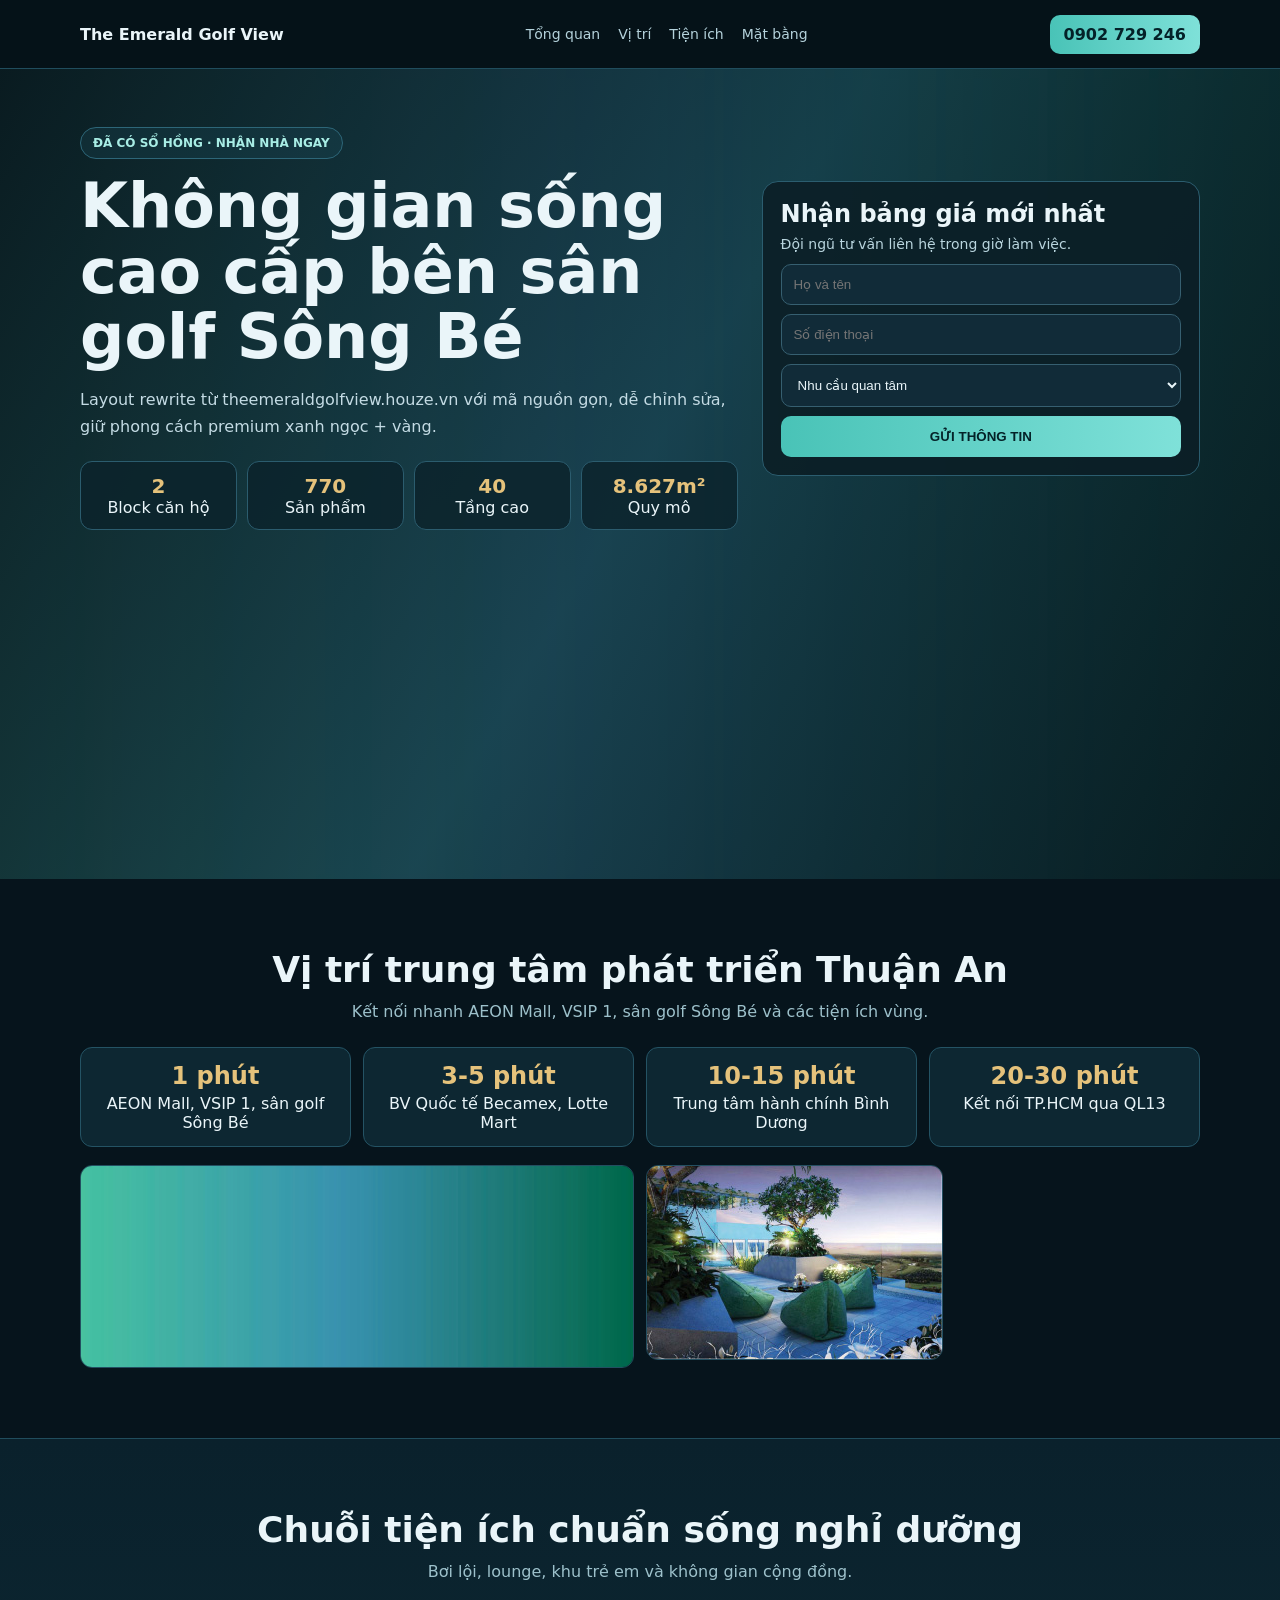
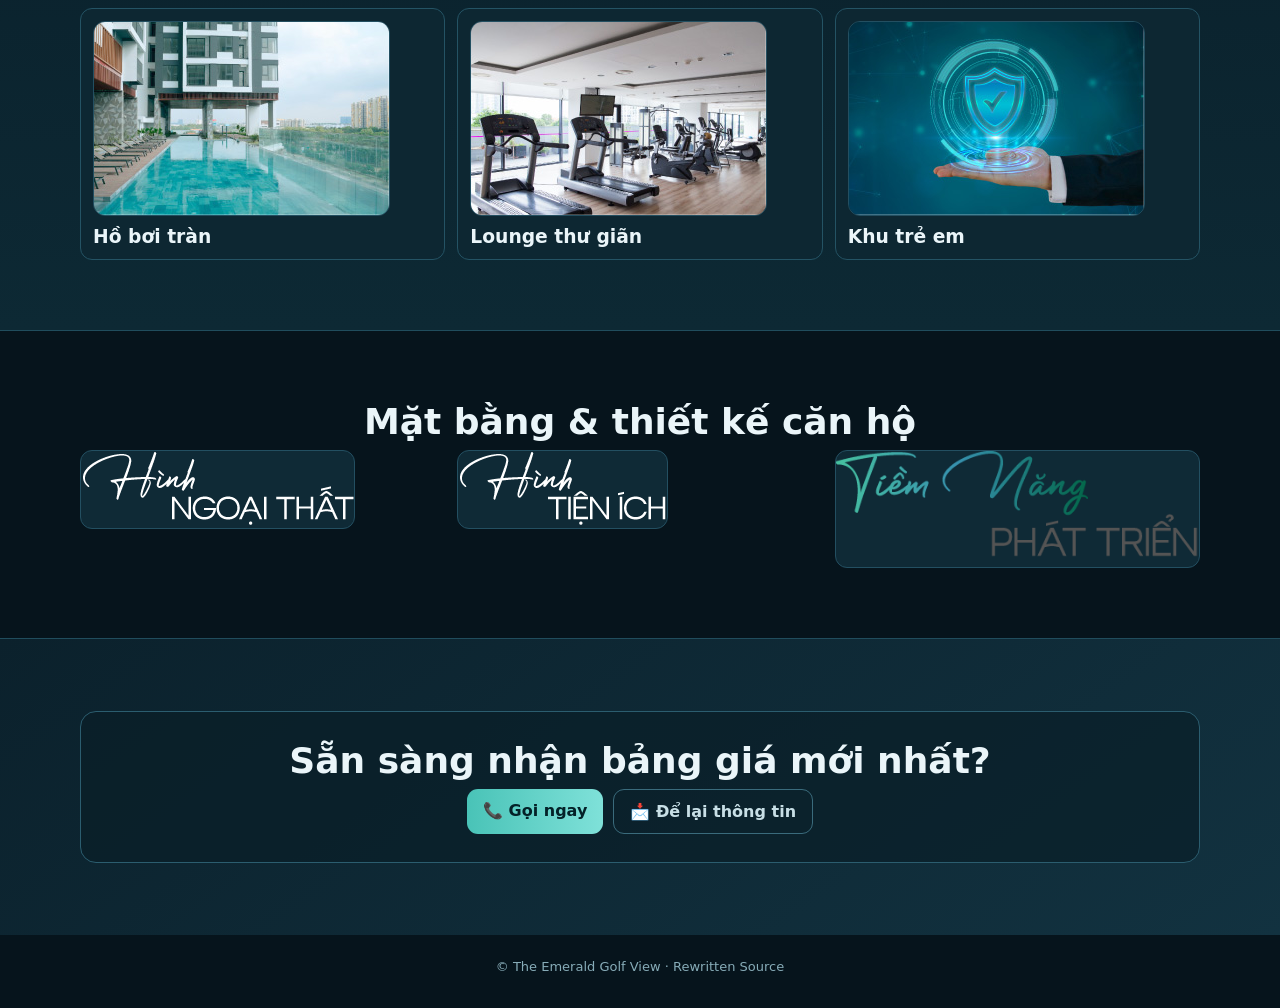
==== commit a06ccdcc: "feat: rewrite houze-clone source into clean local structure" ====
--- a/houze-clone/index.html
+++ b/houze-clone/index.html
@@ -1,97 +1,126 @@
-<!DOCTYPE html><html lang="vi"><head><meta charset="UTF-8"><title>theemeraldgolfview.houze.vn</title><meta http-equiv="Cache-Control" content="no-cache"><meta http-equiv="X-UA-Compatible" content="IE=edge"><meta http-equiv="Expires" content="-1"><meta name="keywords" content=""><meta name="description" content="theemeraldgolfview.houze.vn"><meta name='viewport' content='width=device-width, initial-scale=1' /><script type='text/javascript'>window.ladi_viewport=function(b){var a=document;b=b?b:'innerWidth';var c=window[b];var d=c<768;if(typeof window.ladi_is_desktop=="undefined"||window.ladi_is_desktop==undefined){window.ladi_is_desktop=!d;}var e=960;var f=420;var g='';if(!d){g="width="+e+",user-scalable=no,initial-scale=1.0";}else{var h=1;var i=f;if(i!=c){h=c / i;}g="width="+i+",user-scalable=no,initial-scale="+h+",minimum-scale="+h+",maximum-scale="+h;}var j=a.getElementById("viewport");if(!j){j=a.createElement("meta");j.id="viewport";j.name="viewport";a.head.appendChild(j);}j.setAttribute("content",g);};window.ladi_viewport();window.ladi_fbq_data = [];window.ladi_fbq = function () {window.ladi_fbq_data.push(arguments);};window.ladi_ttq_data = [];window.ladi_ttq = function () {window.ladi_ttq_data.push(arguments);};</script><link rel="canonical" href="https://theemeraldgolfview.houze.vn" /><meta property="og:url" content="https://theemeraldgolfview.houze.vn" /><meta property="og:title" content="theemeraldgolfview.houze.vn" /><meta property="og:type" content="website" /><meta property="og:description" content="theemeraldgolfview.houze.vn" /><meta name="format-detection" content="telephone=no" /><link rel="dns-prefetch"><link rel="preconnect" href="https://fonts.googleapis.com/" crossorigin><link rel="preconnect" href="https://fonts.gstatic.com/" crossorigin><link rel="preconnect" href="https://w.ladicdn.com/" crossorigin><link rel="preconnect" href="https://s.ladicdn.com/" crossorigin><link rel="preconnect" href="https://api1.ldpform.com/" crossorigin><link rel="preconnect" href="https://a.ladipage.com/" crossorigin><link rel="preconnect" href="https://api.sales.ldpform.net/" crossorigin><link rel="preload" href="https://fonts.googleapis.com/css2?family=Open+Sans:wght@400;700&family=Montserrat:wght@400;700&family=Exo:wght@400;700&display=swap" as="style" onload="this.onload = null; this.rel = 'stylesheet';"><link rel="preload" href="https://w.ladicdn.com/v5/source/ladipagev3.min.js?v=1773374879264" as="script"><style id="style_ladi" type="text/css">a,abbr,acronym,address,applet,article,aside,audio,b,big,blockquote,body,button,canvas,caption,center,cite,code,dd,del,details,dfn,div,dl,dt,em,embed,fieldset,figcaption,figure,footer,form,h1,h2,h3,h4,h5,h6,header,hgroup,html,i,iframe,img,input,ins,kbd,label,legend,li,mark,menu,nav,object,ol,output,p,pre,q,ruby,s,samp,section,select,small,span,strike,strong,sub,summary,sup,table,tbody,td,textarea,tfoot,th,thead,time,tr,tt,u,ul,var,video{margin:0;padding:0;border:0;outline:0;font-size:100%;font:inherit;vertical-align:baseline;box-sizing:border-box;-webkit-font-smoothing:antialiased;-moz-osx-font-smoothing:grayscale}article,aside,details,figcaption,figure,footer,header,hgroup,menu,nav,section{display:block}body{line-height:1}a{text-decoration:none}ol,ul{list-style:none}blockquote,q{quotes:none}blockquote:after,blockquote:before,q:after,q:before{content:'';content:none}table{border-collapse:collapse;border-spacing:0}.ladi-loading{z-index:900000000000;position:fixed;width:100%;height:100%;top:0;left:0;background-color:rgba(0,0,0,.1)}.ladi-loading .loading{width:80px;height:80px;top:0;left:0;bottom:0;right:0;margin:auto;overflow:hidden;position:absolute}.ladi-loading .loading div{position:absolute;width:6px;height:6px;background:#fff;border-radius:50%;animation:ladi-loading 1.2s linear infinite}.ladi-loading .loading div:nth-child(1){animation-delay:0s;top:37px;left:66px}.ladi-loading .loading div:nth-child(2){animation-delay:-.1s;top:22px;left:62px}.ladi-loading .loading div:nth-child(3){animation-delay:-.2s;top:11px;left:52px}.ladi-loading .loading div:nth-child(4){animation-delay:-.3s;top:7px;left:37px}.ladi-loading .loading div:nth-child(5){animation-delay:-.4s;top:11px;left:22px}.ladi-loading .loading div:nth-child(6){animation-delay:-.5s;top:22px;left:11px}.ladi-loading .loading div:nth-child(7){animation-delay:-.6s;top:37px;left:7px}.ladi-loading .loading div:nth-child(8){animation-delay:-.7s;top:52px;left:11px}.ladi-loading .loading div:nth-child(9){animation-delay:-.8s;top:62px;left:22px}.ladi-loading .loading div:nth-child(10){animation-delay:-.9s;top:66px;left:37px}.ladi-loading .loading div:nth-child(11){animation-delay:-1s;top:62px;left:52px}.ladi-loading .loading div:nth-child(12){animation-delay:-1.1s;top:52px;left:62px}@keyframes ladi-loading{0%,100%,20%,80%{transform:scale(1)}50%{transform:scale(1.5)}}.ladipage-message{position:fixed;width:100%;height:100%;top:0;left:0;z-index:10000000000;background:rgba(0,0,0,.3)}.ladipage-message .ladipage-message-box{width:400px;max-width:calc(100% - 50px);height:160px;border:1px solid rgba(0,0,0,.3);background-color:#fff;position:fixed;top:calc(50% - 155px);left:0;right:0;margin:auto;border-radius:10px}.ladipage-message .ladipage-message-box span{display:block;background-color:rgba(6,21,40,.05);color:#000;padding:12px 15px;font-weight:600;font-size:16px;line-height:16px;border-top-left-radius:10px;border-top-right-radius:10px}.ladipage-message .ladipage-message-box .ladipage-message-text{display:-webkit-box;font-size:14px;padding:0 20px;margin-top:16px;line-height:20px;-webkit-line-clamp:3;-webkit-box-orient:vertical;overflow:hidden;text-overflow:ellipsis;word-break:break-word}.ladipage-message .ladipage-message-box .ladipage-message-close{display:block;position:absolute;right:15px;bottom:10px;margin:0 auto;padding:10px 0;border:none;width:80px;text-transform:uppercase;text-align:center;color:#000;background-color:#e6e6e6;border-radius:5px;text-decoration:none;font-size:14px;line-height:14px;font-weight:600;cursor:pointer;outline:0}.lightbox-screen{display:none;position:fixed;width:100%;height:100%;top:0;left:0;bottom:0;right:0;margin:auto;z-index:9000000080;background:#7f7f7f;user-select:none;-webkit-user-select:none;-moz-user-select:none;-ms-user-select:none}.lightbox-screen *{user-select:none;-webkit-user-select:none;-moz-user-select:none;-ms-user-select:none}.lightbox-screen img{-webkit-user-drag:none;-khtml-user-drag:none;-moz-user-drag:none;-o-user-drag:none;user-drag:none;pointer-events:auto}.lightbox-screen .lightbox-close{position:absolute;z-index:9000000090;cursor:pointer}.lightbox-screen .lightbox-hidden{display:none}.lightbox-screen .lightbox-close{width:16px;height:16px;margin:10px;background-repeat:no-repeat;background-position:center center;background-image:url("data:image/svg+xml;utf8, %3Csvg%20width%3D%2224%22%20height%3D%2224%22%20viewBox%3D%220%200%2024%2024%22%20xmlns%3D%22http%3A%2F%2Fwww.w3.org%2F2000%2Fsvg%22%20fill%3D%22%23fff%22%3E%3Cpath%20fill-rule%3D%22evenodd%22%20clip-rule%3D%22evenodd%22%20d%3D%22M23.4144%202.00015L2.00015%2023.4144L0.585938%2022.0002L22.0002%200.585938L23.4144%202.00015Z%22%3E%3C%2Fpath%3E%3Cpath%20fill-rule%3D%22evenodd%22%20clip-rule%3D%22evenodd%22%20d%3D%22M2.00015%200.585938L23.4144%2022.0002L22.0002%2023.4144L0.585938%202.00015L2.00015%200.585938Z%22%3E%3C%2Fpath%3E%3C%2Fsvg%3E")}.lightbox-screen img.lightbox-item{max-width:none}.lightbox-gallery-track{touch-action:none;display:flex;align-items:center;justify-content:center}.lightbox-gallery-track .lightbox-gallery-preview,.lightbox-gallery-track .lightbox-item{will-change:transform;backface-visibility:hidden;margin:0!important;transform-origin:center center;position:absolute;left:50%;top:50%}.lightbox-nav-btn{position:fixed;top:50%;transform:translateY(-50%);width:50px;height:50px;background-color:rgba(0,0,0,.5);color:#fff;border-radius:50%;display:flex;justify-content:center;align-items:center;cursor:pointer;z-index:9999;user-select:none;font-size:24px;font-weight:700}.lightbox-nav-btn:hover{background-color:rgba(0,0,0,.8)}.lightbox-prev{left:20px}.lightbox-next{right:20px}*{-webkit-tap-highlight-color:#fff0}body{font-size:12px;-ms-text-size-adjust:none;-moz-text-size-adjust:none;-o-text-size-adjust:none;-webkit-text-size-adjust:none;background-color:#fff}.overflow-hidden{overflow:hidden}.ladi-transition{transition:all 150ms linear 0s}.z-index-1{z-index:1}.opacity-0{opacity:0}.height-0{height:0!important}.pointer-events-none{pointer-events:none}.transition-parent-collapse-height{transition:height 150ms linear 0s}.transition-parent-collapse-top{transition:top 150ms linear 0s}.transition-readmore{transition:height 350ms linear 0s}.transition-collapse{transition:height 150ms linear 0s}body.grab{cursor:grab}.ladi-wraper{width:100%;min-height:100%;overflow:hidden;touch-action:manipulation}.ladi-container{position:relative;margin:0 auto;height:100%}.ladi-overlay{position:absolute;top:0;left:0;height:100%;width:100%;pointer-events:none}.ladi-element{position:absolute}@media (hover: hover) {.ladi-check-hover {opacity: 0;}}.ladi-section {margin: 0 auto;position: relative;}.ladi-section[data-tab-id]{display: none;}.ladi-section.selected[data-tab-id]{display: block;}.ladi-section .ladi-section-background {position: absolute;width: 100%;height: 100%;top: 0;left: 0;pointer-events: none;overflow: hidden;}.ladi-box {position: absolute;width: 100%;height: 100%;overflow: hidden;}#SECTION_POPUP .ladi-container {z-index: 90000070;}#SECTION_POPUP .ladi-container > .ladi-element {z-index: 90000070;position: fixed;display: none;}#SECTION_POPUP .ladi-container > .ladi-element[data-fixed-close="true"] {position: relative !important;}#SECTION_POPUP .ladi-container > .ladi-element.hide-visibility {display: block !important;visibility: hidden !important;}#SECTION_POPUP .popup-close {position: absolute;right: 0px;top: 0px;z-index: 9000000080;cursor: pointer;width: 16px;height: 16px;margin: 10px;background-repeat: no-repeat;background-position: center center;background-image: url("data:image/svg+xml;utf8, %3Csvg%20width%3D%2224%22%20height%3D%2224%22%20viewBox%3D%220%200%2024%2024%22%20xmlns%3D%22http%3A%2F%2Fwww.w3.org%2F2000%2Fsvg%22%20fill%3D%22%23000%22%3E%3Cpath%20fill-rule%3D%22evenodd%22%20clip-rule%3D%22evenodd%22%20d%3D%22M23.4144%202.00015L2.00015%2023.4144L0.585938%2022.0002L22.0002%200.585938L23.4144%202.00015Z%22%3E%3C%2Fpath%3E%3Cpath%20fill-rule%3D%22evenodd%22%20clip-rule%3D%22evenodd%22%20d%3D%22M2.00015%200.585938L23.4144%2022.0002L22.0002%2023.4144L0.585938%202.00015L2.00015%200.585938Z%22%3E%3C%2Fpath%3E%3C%2Fsvg%3E");}.ladi-popup {position: absolute;width: 100%;height: 100%;}.ladi-popup .ladi-popup-background {height: 100%;width: 100%;pointer-events: none;}.ladi-button{position:absolute;width:100%;height:100%;overflow:hidden}.ladi-button:active{transform:translateY(2px);transition:transform .2s linear}.ladi-button .ladi-button-background{height:100%;width:100%;pointer-events:none;transition:inherit}.ladi-button>.ladi-button-headline,.ladi-button>.ladi-button-shape{width:100%!important;height:100%!important;top:0!important;left:0!important;display:table;user-select:none;-webkit-user-select:none;-moz-user-select:none;-ms-user-select:none}.ladi-button>.ladi-button-shape .ladi-shape{margin:auto;top:0;bottom:0}.ladi-button>.ladi-button-headline .ladi-headline{display:table-cell;vertical-align:middle}.ladi-checkout-product-cart-icon .ladi-cart-number{position:absolute;top:-2px;right:-7px;background:#f36e36;text-align:center;min-width:18px;min-height:18px;font-size:12px;font-weight:700;color:#fff;border-radius:100%;z-index:90000000;padding:3px 4px}.ladi-checkout-product-add-to-cart .ladi-button .loading-dots{width:100%;height:100%;top:0;left:0;position:absolute;display:flex;align-items:center;justify-content:center}.ladi-checkout-product-add-to-cart .ladi-button .loading-dots p{display:inline-block;font-size:32px;line-height:1;animation:.6s infinite loading}.ladi-checkout-product-add-to-cart .ladi-button .loading-dots p:first-child{animation-delay:0s}.ladi-checkout-product-add-to-cart .ladi-button .loading-dots p:nth-child(2){animation-delay:.2s}.ladi-checkout-product-add-to-cart .ladi-button .loading-dots p:nth-child(3){animation-delay:.4s}@keyframes loading{0%,100%{opacity:0}50%{opacity:1}}.ladi-form .ladi-form-checkout-bump-offer-check.multiple.checked:before,.ladi-form .ladi-form-checkout-payment-check.multiple.checked:before{--url:url("data:image/svg+xml,%0A%3Csvg%20width%3D%2224%22%20height%3D%2224%22%20viewBox%3D%220%200%2024%2024%22%20fill%3D%22none%22%20xmlns%3D%22http%3A%2F%2Fwww.w3.org%2F2000%2Fsvg%22%3E%0A%3Cpath%20d%3D%22M18.71%207.20998C18.617%207.11625%2018.5064%207.04186%2018.3846%206.99109C18.2627%206.94032%2018.132%206.91418%2018%206.91418C17.868%206.91418%2017.7373%206.94032%2017.6154%206.99109C17.4936%207.04186%2017.383%207.11625%2017.29%207.20998L9.84%2014.67L6.71%2011.53C6.61348%2011.4367%206.49954%2011.3634%206.37468%2011.3142C6.24983%2011.265%206.1165%2011.2409%205.98232%2011.2432C5.84814%2011.2455%205.71573%2011.2743%205.59265%2011.3278C5.46957%2011.3812%205.35824%2011.4585%205.265%2011.555C5.17176%2011.6515%205.09845%2011.7654%205.04924%2011.8903C5.00004%2012.0152%204.97591%2012.1485%204.97823%2012.2827C4.98055%2012.4168%205.00928%2012.5492%205.06277%2012.6723C5.11627%2012.7954%205.19348%2012.9067%205.29%2013L9.13%2016.84C9.22296%2016.9337%209.33356%2017.0081%209.45542%2017.0589C9.57728%2017.1096%209.70799%2017.1358%209.84%2017.1358C9.97201%2017.1358%2010.1027%2017.1096%2010.2246%2017.0589C10.3464%2017.0081%2010.457%2016.9337%2010.55%2016.84L18.71%208.67998C18.8115%208.58634%2018.8925%208.47269%2018.9479%208.34619C19.0033%208.21969%2019.0319%208.08308%2019.0319%207.94498C19.0319%207.80688%2019.0033%207.67028%2018.9479%207.54378C18.8925%207.41728%2018.8115%207.30363%2018.71%207.20998Z%22%20fill%3D%22%231852FA%22%2F%3E%0A%3C%2Fsvg%3E%0A");pointer-events:none;top:-1px;left:-1px;transform:none}.ladi-form,.ladi-form .ladi-form-item-container{position:absolute;width:100%;height:100%}.ladi-form>.ladi-element,.ladi-form>.ladi-element .ladi-form-item-container,.ladi-form>.ladi-element .ladi-form-item-container .ladi-form-item .ladi-form-checkbox-item span[data-checked=true],.ladi-form>.ladi-element .ladi-form-item-container .ladi-form-item .ladi-form-control:not(.ladi-form-control-select){text-transform:inherit;text-decoration:inherit;text-align:inherit;letter-spacing:inherit;color:inherit;background-size:inherit;background-attachment:inherit;background-origin:inherit}.ladi-form .ladi-button>.ladi-button-headline{color:initial;font-size:initial;font-weight:initial;text-transform:initial;text-decoration:initial;font-style:initial;text-align:initial;letter-spacing:initial;line-height:initial}.ladi-form [data-form-checkout-item=bump_offer] .ladi-form-item,.ladi-form>[data-quantity=true] .ladi-form-item-container{overflow:hidden}.ladi-form>.ladi-element .ladi-form-item-container .ladi-form-item{text-transform:inherit;text-decoration:inherit;text-align:inherit;letter-spacing:inherit;color:inherit}.ladi-form>.ladi-element .ladi-form-item-container .ladi-form-item-background{background-size:inherit;background-attachment:inherit;background-origin:inherit}.ladi-form>.ladi-element .ladi-form-item-container .ladi-form-item .ladi-form-control-select{-webkit-appearance:none;-moz-appearance:none;appearance:none;background-size:9px 6px!important;background-position:right .5rem center;background-repeat:no-repeat;padding-right:24px;text-transform:inherit;text-align:inherit;letter-spacing:inherit;color:inherit;background-size:inherit;background-attachment:inherit;background-origin:inherit}.ladi-form>.ladi-element .ladi-form-item-container .ladi-form-item .ladi-form-checkbox-item,.ladi-form>.ladi-element .ladi-form-item-container .ladi-form-item .ladi-form-checkbox-item span[data-checked=false]{text-transform:inherit;text-align:inherit;letter-spacing:inherit;background-size:inherit;background-attachment:inherit;background-origin:inherit;color:inherit}.ladi-form>.ladi-element .ladi-form-item-container .ladi-form-item .ladi-form-control-select-2{width:calc(100% / 2 - 5px);max-width:calc(100% / 2 - 5px);min-width:calc(100% / 2 - 5px)}.ladi-form>.ladi-element .ladi-form-item-container .ladi-form-item .ladi-form-control-select-2:nth-child(3),.ladi-form>.ladi-element .ladi-form-item-container .ladi-form-item .ladi-form-control-select-3:nth-child(3),.ladi-form>.ladi-element .ladi-form-item-container .ladi-form-item .ladi-form-control-select-3:nth-child(4){margin-left:7.5px}.ladi-form>.ladi-element .ladi-form-item-container .ladi-form-item .ladi-form-control-select-3{width:calc(100% / 3 - 5px);max-width:calc(100% / 3 - 5px);min-width:calc(100% / 3 - 5px)}.ladi-form>.ladi-element .ladi-form-item-container .ladi-form-item .ladi-form-control-select option{color:initial}.ladi-form>.ladi-element .ladi-form-item-container .ladi-form-item .ladi-form-control-select:not([data-selected=""]){text-decoration:inherit}.ladi-form>.ladi-element .ladi-form-item-container .ladi-form-item .ladi-form-checkbox-item{text-decoration:inherit;vertical-align:middle}.ladi-form>.ladi-element .ladi-form-item-container .ladi-form-item .ladi-form-checkbox-box-item{display:inline-block;width:fit-content}.ladi-form>.ladi-element .ladi-form-item-container .ladi-form-item .ladi-form-checkbox-item span{user-select:none;-webkit-user-select:none;-moz-user-select:none;-ms-user-select:none}.ladi-form .ladi-form-item-title-value{font-weight:700;word-break:break-word}.ladi-form .ladi-form-label-container{position:relative;width:100%}.ladi-form .ladi-form-control-file{background-repeat:no-repeat;background-position:calc(100% - 5px) center}.ladi-form .ladi-form-label-container .ladi-form-label-item{display:inline-block;cursor:pointer;position:relative;border-radius:0!important;user-select:none;-webkit-user-select:none;-moz-user-select:none;-ms-user-select:none}.ladi-form .ladi-form-label-container .ladi-form-label-item.image{background-size:cover;background-repeat:no-repeat;background-position:center}.ladi-form .ladi-form-label-container .ladi-form-label-item.no-value{display:none!important}.ladi-form .ladi-form-label-container .ladi-form-label-item.text.disabled{opacity:.35}.ladi-form .ladi-form-label-container .ladi-form-label-item.image.disabled{opacity:.2}.ladi-form .ladi-form-label-container .ladi-form-label-item.color.disabled{opacity:.15}.ladi-form .ladi-form-label-container .ladi-form-label-item.selected:before{content:'';width:0;height:0;bottom:-1px;right:-1px;position:absolute;border-width:0 0 15px 15px;border-color:transparent;border-style:solid}.ladi-form .ladi-form-label-container .ladi-form-label-item.selected:after{content:'';background-image:url("data:image/svg+xml;utf8,%3Csvg xmlns='http://www.w3.org/2000/svg' enable-background='new 0 0 12 12' viewBox='0 0 12 12' x='0' fill='%23fff' y='0'%3E%3Cg%3E%3Cpath d='m5.2 10.9c-.2 0-.5-.1-.7-.2l-4.2-3.7c-.4-.4-.5-1-.1-1.4s1-.5 1.4-.1l3.4 3 5.1-7c .3-.4 1-.5 1.4-.2s.5 1 .2 1.4l-5.7 7.9c-.2.2-.4.4-.7.4 0-.1 0-.1-.1-.1z'%3E%3C/path%3E%3C/g%3E%3C/svg%3E");background-repeat:no-repeat;background-position:bottom right;width:7px;height:7px;bottom:0;right:0;position:absolute}.ladi-form .ladi-form-item{width:100%;height:100%;position:absolute}.ladi-form .ladi-form-item-background{position:absolute;width:100%;height:100%;top:0;left:0;pointer-events:none}.ladi-form .ladi-form-item.ladi-form-checkbox{height:auto;padding:0 5px}.ladi-form .ladi-form-item .ladi-form-control{background-color:transparent;min-width:100%;min-height:100%;max-width:100%;max-height:100%;width:100%;height:100%;padding:0 5px;color:inherit;font-size:inherit;border:none}.ladi-form .ladi-form-item.ladi-form-checkbox.ladi-form-checkbox-vertical .ladi-form-checkbox-item{margin-top:0!important;margin-left:0!important;margin-right:0!important;display:flex;align-items:center;border:none}.ladi-form .ladi-form-item.ladi-form-checkbox.ladi-form-checkbox-horizontal .ladi-form-checkbox-item{margin-top:0!important;margin-left:0!important;margin-right:10px!important;display:inline-flex;align-items:center;border:none;position:relative}.ladi-form .ladi-form-item.ladi-form-checkbox .ladi-form-checkbox-item input{margin-right:5px;display:block}.ladi-form .ladi-form-item.ladi-form-checkbox .ladi-form-checkbox-item span{cursor:default;word-break:break-word}.ladi-form .ladi-form-item textarea.ladi-form-control{resize:none;padding:5px}.ladi-form .ladi-button{cursor:pointer}.ladi-form .ladi-button .ladi-headline{cursor:pointer;user-select:none}.ladi-form .ladi-element .ladi-form-otp::-webkit-inner-spin-button,.ladi-form .ladi-element .ladi-form-otp::-webkit-outer-spin-button{-webkit-appearance:none;margin:0}.ladi-form .ladi-element .ladi-form-item .button-get-code{display:none;position:absolute;right:0;top:0;bottom:0;margin:auto 0;line-height:initial;padding:5px 10px;height:max-content;cursor:pointer;user-select:none;-webkit-user-select:none;-moz-user-select:none;-ms-user-select:none}.ladi-form .ladi-element .ladi-form-item .button-get-code.hide-visibility{display:block!important;visibility:hidden!important}.ladi-form .ladi-form-checkout-bump-offer-product.option-2,.ladi-form .ladi-form-item.otp-resend .button-get-code,.ladi-form [data-form-checkout-item=payment] .ladi-form-checkout-payment-content div>span{display:block}.ladi-form .ladi-form-item.otp-countdown:before{content:attr(data-countdown-time) "s";position:absolute;top:0;bottom:0;margin:auto 0;height:max-content;line-height:initial}.ladi-form [data-variant=true] select option[disabled]{background:#fff;color:#b8b8b8!important}.ladi-google-recaptcha-checkbox{position:absolute;display:inline-block;transform:translateY(-100%);margin-top:-5px;z-index:90000010}.ladi-element[data-form-checkout-item]{padding:0}.ladi-form .ladi-form-checkout-title{margin-bottom:8px}.ladi-form .ladi-element[data-form-checkout-item] .ladi-form-item,.ladi-form .ladi-element[data-form-checkout-item] .ladi-form-item-container{height:auto!important;position:unset!important}.ladi-form .ladi-form-checkout-box{gap:12px;display:flex;flex-flow:column;margin:8px 12px;margin-top:14px!important;padding-bottom:14px;border-left:none!important;border-right:none!important;border-top:none!important;border-radius:0!important}.ladi-form .ladi-form-checkout-box:last-child{border:none!important;padding-bottom:4px}.ladi-form .ladi-form-checkout-box:first-child,.ladi-form .ladi-form-checkout-bump-offer-product .item-product:first-child{margin-top:0}.ladi-form .ladi-form-checkout-payment-item{display:flex;flex-flow:row;gap:12px;align-items:center;--check-size:18px;--width-quantity:65px}.ladi-form .ladi-form-checkout-payment-check{--border-size:1px;width:var(--check-size);height:var(--check-size);flex:0 0 var(--check-size);border:var(--border-size) solid;border-radius:100%;display:block;position:relative}.ladi-form .ladi-form-checkout-payment-check.checked:before{content:"";width:calc(var(--check-size)/ 2);height:calc(var(--check-size)/ 2);border-radius:inherit;display:block;position:absolute;top:0;left:0;transform:translate(calc(50% - var(--border-size)),calc(50% - var(--border-size)))}.ladi-form .ladi-form-checkout-bump-offer-check.multiple,.ladi-form .ladi-form-checkout-payment-check.multiple{border-radius:4px}.ladi-form .ladi-form-checkout-payment-check.multiple.checked:before{content:"";-webkit-mask-image:var(--url);mask-image:var(--url);width:var(--check-size);height:var(--check-size);-webkit-mask-size:var(--check-size);mask-size:var(--check-size);background-color:#fff;position:absolute}.ladi-form .ladi-form-checkout-payment-content,.ladi-form .ladi-form-checkout-product-content{display:flex;flex-flow:row;--gap:10px;gap:var(--gap);align-items:center;width:calc(100% - var(--width-quantity) - var(--check-size) - var(--gap) * 2)}.ladi-form .ladi-form-checkout-payment-content img,.ladi-form .ladi-form-checkout-product-content img{width:36px;max-height:36px;border-radius:4px}.ladi-form .ladi-form-checkout-payment-content div,.ladi-form .ladi-form-checkout-product-content div{display:flex;flex-flow:column}.ladi-form .ladi-form-checkout-payment-content div>span,.ladi-form .ladi-form-checkout-product-content div>span{font-size:inherit}.ladi-form .ladi-form-checkout-payment-content div>span.small,.ladi-form .ladi-form-checkout-product-content div>span.small{font-size:80%;opacity:.8}.ladi-form .ladi-form-checkout-payment-content div .price.price-compare,.ladi-form .ladi-form-checkout-product-content div .price.price-compare{display:flex;align-items:center;gap:8px;flex-direction:row!important}.ladi-form .ladi-form-checkout-payment-quantity,.ladi-form .ladi-form-checkout-product-quantity{position:relative;--icon-size:calc(var(--check-size) * 0.8)}.ladi-form .ladi-form-checkout-payment-quantity input,.ladi-form .ladi-form-checkout-product-quantity input{padding:4px calc(var(--check-size)) 4px 8px;border-radius:8px;position:relative;width:var(--width-quantity);min-height:34px;border:1px solid;background-color:transparent;top:0;left:0;display:block}.ladi-form .ladi-form-checkout-payment-quantity input::-webkit-inner-spin-button,.ladi-form .ladi-form-checkout-payment-quantity input::-webkit-outer-spin-button{-webkit-appearance:none;margin:0}.ladi-form .ladi-form-checkout-payment-quantity .up{width:var(--icon-size);height:var(--icon-size);top:-1px;right:5px;cursor:pointer;display:block;position:absolute}.ladi-form .ladi-form-checkout-payment-quantity .up:before{content:'';--url:url("data:image/svg+xml,%3Csvg%20width%3D%2216%22%20height%3D%2216%22%20viewBox%3D%220%200%2016%2016%22%20fill%3D%22none%22%20xmlns%3D%22http%3A%2F%2Fwww.w3.org%2F2000%2Fsvg%22%3E%3Cpath%20fill-rule%3D%22evenodd%22%20clip-rule%3D%22evenodd%22%20d%3D%22M3.14645%206.14645C3.34171%205.95118%203.65829%205.95118%203.85355%206.14645L8%2010.2929L12.1464%206.14645C12.3417%205.95118%2012.6583%205.95118%2012.8536%206.14645C13.0488%206.34171%2013.0488%206.65829%2012.8536%206.85355L8.35355%2011.3536C8.15829%2011.5488%207.84171%2011.5488%207.64645%2011.3536L3.14645%206.85355C2.95118%206.65829%202.95118%206.34171%203.14645%206.14645Z%22%20fill%3D%22black%22%20transform%3D%22rotate(180%208%208)%22%2F%3E%3C%2Fsvg%3E");-webkit-mask-image:var(--url);mask-image:var(--url);display:block;position:absolute;width:var(--icon-size);height:var(--icon-size);pointer-events:none;top:4px;left:2px;-webkit-mask-size:var(--icon-size);mask-size:var(--icon-size)}.ladi-form .ladi-form-checkout-payment-quantity .down{width:var(--icon-size);height:var(--icon-size);right:5px;cursor:pointer;display:block;position:absolute;bottom:3px}.ladi-form .ladi-form-checkout-payment-quantity .down:before{content:'';--url:url("data:image/svg+xml,%3Csvg%20width%3D%2216%22%20height%3D%2216%22%20viewBox%3D%220%200%2016%2016%22%20fill%3D%22none%22%20xmlns%3D%22http%3A%2F%2Fwww.w3.org%2F2000%2Fsvg%22%3E%0A%3Cpath%20fill-rule%3D%22evenodd%22%20clip-rule%3D%22evenodd%22%20d%3D%22M3.14645%206.14645C3.34171%205.95118%203.65829%205.95118%203.85355%206.14645L8%2010.2929L12.1464%206.14645C12.3417%205.95118%2012.6583%205.95118%2012.8536%206.14645C13.0488%206.34171%2013.0488%206.65829%2012.8536%206.85355L8.35355%2011.3536C8.15829%2011.5488%207.84171%2011.5488%207.64645%2011.3536L3.14645%206.85355C2.95118%206.65829%202.95118%206.34171%203.14645%206.14645Z%22%20fill%3D%22black%22%2F%3E%0A%3C%2Fsvg%3E");-webkit-mask-image:var(--url);mask-image:var(--url);display:block;position:absolute;width:var(--icon-size);height:var(--icon-size);pointer-events:none;left:2px;-webkit-mask-size:var(--icon-size);mask-size:var(--icon-size)}.ladi-form [data-form-checkout-item=payment] .ladi-form-item{display:table}.ladi-form [data-form-checkout-item=payment] .ladi-form-item .ladi-form-checkout-payment-content{width:calc(100% - 18px)}.ladi-form [data-form-checkout-item=payment] .ladi-form-item .ladi-form-checkout-payment-content div{display:table-cell;vertical-align:middle;padding:0 6px;cursor:pointer;width:100%;position:relative}.ladi-form [data-form-checkout-item=payment] .ladi-form-item .ladi-form-checkout-payment-content div.arrow:before{content:'';--url:url("data:image/svg+xml,%3Csvg%20width%3D%2216%22%20height%3D%2216%22%20viewBox%3D%220%200%2016%2016%22%20fill%3D%22none%22%20xmlns%3D%22http%3A%2F%2Fwww.w3.org%2F2000%2Fsvg%22%3E%0A%3Cpath%20fill-rule%3D%22evenodd%22%20clip-rule%3D%22evenodd%22%20d%3D%22M6.14645%203.14645C6.34171%202.95118%206.65829%202.95118%206.85355%203.14645L11.3536%207.64645C11.5488%207.84171%2011.5488%208.15829%2011.3536%208.35355L6.85355%2012.8536C6.65829%2013.0488%206.34171%2013.0488%206.14645%2012.8536C5.95118%2012.6583%205.95118%2012.3417%206.14645%2012.1464L10.2929%208L6.14645%203.85355C5.95118%203.65829%205.95118%203.34171%206.14645%203.14645Z%22%20fill%3D%22black%22%2F%3E%0A%3C%2Fsvg%3E");-webkit-mask-image:var(--url);mask-image:var(--url);position:absolute;width:20px;height:20px;top:0;right:0;bottom:0;display:block;margin:auto;-webkit-mask-size:100%;mask-size:100%}.ladi-form [data-form-checkout-item=total_price]{display:flex;flex-flow:column;gap:3px;justify-content:center}.ladi-form [data-form-checkout-item=total_price] .line{display:inline-flex;justify-content:space-between;align-items:center}.ladi-form [data-form-checkout-item=total_price] .title-number-price.big,.ladi-form [data-form-checkout-item=total_price] .title-price.big{font-weight:700;font-size:130%}.ladi-form [data-form-checkout-item=total_price] .title-number-price{font-size:115%}.ladi-form [data-form-checkout-item=total_price] .space{border-top:1px solid;margin:15px 0 10px}.ladi-form .ladi-form-checkout-bump-offer-checkbox{display:flex;flex-flow:row;gap:8px;padding:8px;margin:12px 8px 0;border-radius:8px;align-items:center;--check-size-bumpoffer:18px;--width-quantity-bumpoffer:60px}.ladi-form .ladi-form-checkout-bump-offer-checkbox.checkbox-bump-offer-1{background-color:#3c72f9;margin:0}.ladi-form .ladi-form-checkout-bump-offer-checkbox.checkbox-bump-offer-1 p{color:#fff}.ladi-form .ladi-form-checkout-bump-offer-checkbox.checkbox-bump-offer-2{background-color:#fde298;margin:12px 0 4px}.ladi-form .ladi-form-checkout-bump-offer-checkbox.checkbox-bump-offer-3{background-color:#f3f4f5;margin:8px 0 0;padding:4px 8px;width:max-content}.ladi-form .ladi-form-checkout-bump-offer-checkbox.checkbox-bump-offer-3 .ladi-form-checkout-bump-offer-check{width:12px;height:12px;flex:0 0 12px}.ladi-form .ladi-form-checkout-bump-offer-check{--border-size:1px;width:var(--check-size-bumpoffer);height:var(--check-size-bumpoffer);flex:0 0 var(--check-size-bumpoffer);border:var(--border-size) solid #cfd3d8;background-color:#fff;border-radius:100%;display:block;position:relative}.ladi-form .ladi-form-checkout-bump-offer-check.checked:before{content:"";width:calc(var(--check-size-bumpoffer)/ 2);height:calc(var(--check-size-bumpoffer)/ 2);border-radius:inherit;display:block;position:absolute;top:0;left:0;transform:translate(calc(50% - var(--border-size)),calc(50% - var(--border-size)))}.ladi-form .ladi-form-checkout-bump-offer-check.multiple.checked:before{content:"";-webkit-mask-image:var(--url);mask-image:var(--url);width:var(--check-size-bumpoffer);height:var(--check-size-bumpoffer);-webkit-mask-size:var(--check-size-bumpoffer);mask-size:var(--check-size-bumpoffer);background-color:#000;position:absolute}.ladi-form .ladi-form-checkout-bump-offer-checkbox.checkbox-bump-offer-3 .ladi-form-checkout-bump-offer-check.multiple.checked:before{top:-5px;left:-3px}.ladi-form .ladi-form-checkout-bump-offer-product{display:flex;flex-flow:row;gap:16px;margin:8px 12px;align-items:center;border-left:none!important;border-right:none!important;border-top:none!important;border-radius:0!important}.ladi-form .ladi-form-checkout-bump-offer-product.option-1{display:block!important;padding-bottom:8px}.ladi-form .ladi-form-item:last-child .ladi-form-checkout-bump-offer-product{border:none!important}.ladi-form .ladi-form-checkout-bump-offer-product .item-product{display:flex;gap:16px;align-items:flex-start;margin-top:16px;margin-bottom:12px}.ladi-form .ladi-form-checkout-bump-offer-product .item-product:last-child{margin-bottom:0}.ladi-form .ladi-form-checkout-bump-offer-product .item-product img{width:48px;height:48px;border-radius:4px;overflow:hidden}.ladi-form .ladi-form-checkout-bump-offer-product .item-product .item-product-title{font-size:90%;opacity:.6}.ladi-form .ladi-form-checkout-bump-offer-product .item-product .item-product-description{color:#9fa7b1;text-overflow:ellipsis;overflow:hidden;-webkit-line-clamp:2;display:-webkit-box;-webkit-box-orient:vertical}.ladi-form .ladi-form-checkout-bump-offer-product .item-detail{display:flex;flex-direction:column}.ladi-form .ladi-form-checkout-bump-offer-product .item-detail .shock-promotion-label{background-color:#ef9300;width:max-content;border-radius:4px;padding:2px 8px;color:#fff;margin-bottom:4px;font-weight:600}.ladi-form .ladi-form-checkout-bump-offer-product .item-detail .pr-name{font-weight:400;font-size:120%;line-height:1.4}.ladi-form .ladi-form-checkout-bump-offer-product .item-detail .pr-price{font-weight:400;line-height:1.4}.ladi-form .ladi-form-checkout-bump-offer-product .item-detail span a{text-decoration:line-through;opacity:.6}.ladi-form .ladi-form-checkout-bump-offer-product .item-detail .special{background-color:#e01a1a;padding:2px 8px;margin-right:6px;color:#fff;border-radius:4px;font-size:80%}.ladi-form [data-form-checkout-item=coupon_code] .content-discount-block{padding:12px;border-radius:4px;display:flex;align-items:center;justify-content:space-between}.ladi-form [data-form-checkout-item=coupon_code] .ladi-form-item{display:flex;align-items:center;justify-content:space-between}.ladi-form [data-form-checkout-item=coupon_code] .content-discount-block .title{display:flex;align-items:center;gap:8px}.ladi-form [data-form-checkout-item=coupon_code] .content-discount-block .placeholder span,.ladi-form [data-form-checkout-item=coupon_code] .content-discount-block .title span{font-weight:400;font-size:100%;line-height:1.4}.ladi-form [data-form-checkout-item=coupon_code] .content-discount-block .title i{width:16px;height:16px;mask-image:url(https://w.ladicdn.com/ladiui/icons/ldicon-discount-coupon.svg);display:inline-block;mask-size:cover}.ladi-form [data-form-checkout-item=coupon_code] .content-discount-block .placeholder{display:flex;align-items:center;gap:8px;cursor:pointer}.ladi-form [data-form-checkout-item=coupon_code] .content-discount-block .placeholder i{width:16px;height:16px;mask-image:url(https://w.ladicdn.com/ladiui/icons/new-ldicon-arrow-left.svg);display:inline-block;mask-size:cover;background-color:#6d6d6d!important}.ladi-group {position: absolute;width: 100%;height: 100%;}.ladi-shape {position: absolute;width: 100%;height: 100%;pointer-events: none;}.ladi-shape .ladi-cart-number {position: absolute;top: -2px;right: -7px;background: #f36e36;text-align: center;width: 18px;height: 18px;line-height: 18px;font-size: 12px;font-weight: bold;color: #fff;border-radius: 100%;}.ladi-image {position: absolute;width: 100%;height: 100%;overflow: hidden;}.ladi-image .ladi-image-background {background-repeat: no-repeat;background-position: left top;background-size: cover;background-attachment: scroll;background-origin: content-box;position: absolute;margin: 0 auto;width: 100%;height: 100%;pointer-events: none;} .ladi-headline {width: 100%;display: inline-block;word-break: break-word;background-size: cover;background-position: center center;}.ladi-headline a {text-decoration: underline;} .ladi-paragraph {width: 100%;display: inline-block;word-break: break-word;}.ladi-paragraph a {text-decoration: underline;}.ladi-line {position: relative;}.ladi-line .ladi-line-container {border-bottom: 0 !important;border-right: 0 !important;width: 100%;height: 100%;} .ladi-menu {position: absolute;}.ladi-menu.list-menu-items.theme-1 {z-index: 1;display: flex;width: fit-content;height: 100%;margin: 0 auto;left: 0;right: 0;}.ladi-menu.list-menu-items.theme-1 .ladi-menu-item {cursor: pointer;display: inline-flex;align-items: center;align-self: center;position: relative;transition: all 150ms linear 0s, visibility 0s;}.ladi-menu.list-menu-items.theme-1 .ladi-menu-item > ul {visibility: hidden;opacity: 0;display: flex;position: absolute;top: 35px;width: max-content;gap: 10px;flex-flow: column;padding: 5px 10px;}.ladi-menu.list-menu-items.theme-1 .ladi-menu-item > ul:before {content: "";position: absolute;top: -35px;left: 0;width: 100%;height: 50px;}.ladi-menu.list-menu-items.theme-1 .ladi-menu-item > ul > .ladi-menu-item {width: 100%;}.ladi-menu.list-menu-items.theme-1 .ladi-menu-item:hover > ul {visibility: visible;opacity: 1;}.ladi-menu.list-menu-items.theme-1 > .ladi-menu-item > ul .ladi-menu-item > ul {left: 100%;transform: translate(20px, -5px);top: 0;}.ladi-menu.list-menu-items.theme-1 > .ladi-menu-item > ul .ladi-menu-item > ul:before {top: 0;left: -35px;height: 100%;width: 50px;}.popup-menu-mobile .ladi-menu.list-menu-items.theme-1, #POPUP_MENU_MOBILE .ladi-menu.list-menu-items.theme-1 {margin: 0;}.popup-menu-mobile .ladi-menu.list-menu-items.theme-1 .ladi-menu-item, #POPUP_MENU_MOBILE .ladi-menu.list-menu-items.theme-1 .ladi-menu-item {display: block;align-self: baseline;}.popup-menu-mobile .ladi-menu.list-menu-items.theme-1 .ladi-menu-item ul {position: relative;}.popup-menu-mobile .ladi-menu.list-menu-items.theme-1 .ladi-menu-item a, #POPUP_MENU_MOBILE .ladi-menu.list-menu-items.theme-1 .ladi-menu-item a {padding-right: 20px;position: relative;}.popup-menu-mobile .ladi-menu.list-menu-items.theme-1 .ladi-menu-item[data-child="true"] > a {pointer-events: none;}.popup-menu-mobile .ladi-menu.list-menu-items.theme-1 .ladi-menu-item[data-child="true"] > a:before, #POPUP_MENU_MOBILE .ladi-menu.list-menu-items.theme-1 .ladi-menu-item[data-child="true"] > a:before {content: "";background-image: url("data:image/svg+xml;utf8, %3Csvg%20xmlns%3D%22http%3A%2F%2Fwww.w3.org%2F2000%2Fsvg%22%20width%3D%2280%22%20height%3D%2280%22%20viewBox%3D%220%200%2016%2016%22%20fill%3D%22%23fff%22%3E%0A%20%20%3Cpath%20fill-rule%3D%22evenodd%22%20clip-rule%3D%22evenodd%22%20d%3D%22M2.95437%2010.3254C3.13408%2010.535%203.44973%2010.5593%203.65939%2010.3796L8.00066%206.65853L12.3419%2010.3796C12.5516%2010.5593%2012.8672%2010.535%2013.047%2010.3254C13.2267%2010.1157%2013.2024%209.80007%2012.9927%209.62036L8.32606%205.62036C8.13881%205.45987%207.86251%205.45987%207.67526%205.62036L3.0086%209.62036C2.79893%209.80007%202.77465%2010.1157%202.95437%2010.3254Z%22%3E%3C%2Fpath%3E%0A%3C%2Fsvg%3E");background-position: top right;background-size: 20px;background-repeat: no-repeat;background-position-y: 3px;position: absolute;right: -3px;width: 20px;height: 20px;transform: rotate(180deg);top: 5px;}.popup-menu-mobile .ladi-menu.list-menu-items.theme-1 .ladi-menu-item ul {visibility: hidden;opacity: 0;display: none !important;}.popup-menu-mobile .ladi-menu.list-menu-items.theme-1 .ladi-menu-item.open > a:before {transform: rotate(0deg);top: 0;}.popup-menu-mobile .ladi-menu.list-menu-items.theme-1 .ladi-menu-item.open > ul {visibility: visible;opacity: 1;display: flex !important;top: 5px;}.popup-menu-mobile .ladi-menu.list-menu-items.theme-1 ul {display: flex !important;visibility: visible;opacity: 1;background: transparent;padding: 0;top: 35px;transform: translate(20px, 0);left: 0;}.popup-menu-mobile .ladi-menu.list-menu-items.theme-1 > .ladi-menu-item .ladi-menu-item ul {left: 0;transform: translate(20px, 0);}.ladi-menu.menu-icon-item {width: 100%;height: 100%;-webkit-mask-size: 100% 100%;mask-size: 100% 100%;cursor: pointer;}.ladi-menu.menu-icon-item.theme-1.menu-icon-1 {-webkit-mask-image: url(https://w.ladicdn.com/v2/source/builder/svg/menu_icon1.svg?v=1.0);mask-image: url(https://w.ladicdn.com/v2/source/builder/svg/menu_icon1.svg?v=1.0);}.ladi-menu.menu-icon-item.theme-1.menu-icon-2 {-webkit-mask-image: url(https://w.ladicdn.com/v2/source/builder/svg/menu_icon2.svg?v=1.0);mask-image: url(https://w.ladicdn.com/v2/source/builder/svg/menu_icon2.svg?v=1.0);}.ladi-menu.menu-icon-item.theme-1.menu-icon-3 {-webkit-mask-image: url(https://w.ladicdn.com/v2/source/builder/svg/menu_icon3.svg?v=1.0);mask-image: url(https://w.ladicdn.com/v2/source/builder/svg/menu_icon3.svg?v=1.0);}.ladi-menu.menu-icon-item.theme-1.menu-icon-4 {-webkit-mask-image: url(https://w.ladicdn.com/v2/source/builder/svg/menu_icon4.svg?v=1.0);mask-image: url(https://w.ladicdn.com/v2/source/builder/svg/menu_icon4.svg?v=1.0);}.ladi-popup .ladi-menu.menu-icon-item {display: none;}.ladi-popup .ladi-menu.list-menu-items {display: flex;flex-flow: column;}#SECTION_POPUP > .ladi-container > .ladi-element[id^="POPUP_MENU_MOBILE"][data-dropbox="true"] {display: none;}.popup-menu-mobile {width: 100% !important;height: 100% !important;position: fixed !important;top: 0 !important;left: 0 !important;max-height: 100% !important;}.popup-menu-mobile .ladi-popup {min-height: 100%;}.popup-menu-mobile .ladi-popup, .popup-menu-mobile .ladi-popup-background {width: 100%;height: 100%;}.popup-menu-mobile .ladi-element .ladi-menu.menu-icon-item {display: none !important;}.popup-menu-mobile .ladi-element .ladi-menu.list-menu-items {display: flex !important;}.popup-menu-mobile .popup-close {position: absolute;width: 24px;height: 24px;top: 10px;right: 10px;cursor: pointer;background-color: #fff;-webkit-mask-size: 100% 100%;mask-size: 100% 100%;-webkit-mask-image: url("data:image/svg+xml;utf8, %3Csvg%20width%3D%2224%22%20height%3D%2224%22%20viewBox%3D%220%200%2024%2024%22%20xmlns%3D%22http%3A%2F%2Fwww.w3.org%2F2000%2Fsvg%22%20fill%3D%22%23fff%22%3E%3Cpath%20fill-rule%3D%22evenodd%22%20clip-rule%3D%22evenodd%22%20d%3D%22M23.4144%202.00015L2.00015%2023.4144L0.585938%2022.0002L22.0002%200.585938L23.4144%202.00015Z%22%3E%3C%2Fpath%3E%3Cpath%20fill-rule%3D%22evenodd%22%20clip-rule%3D%22evenodd%22%20d%3D%22M2.00015%200.585938L23.4144%2022.0002L22.0002%2023.4144L0.585938%202.00015L2.00015%200.585938Z%22%3E%3C%2Fpath%3E%3C%2Fsvg%3E");mask-image: url("data:image/svg+xml;utf8, %3Csvg%20width%3D%2224%22%20height%3D%2224%22%20viewBox%3D%220%200%2024%2024%22%20xmlns%3D%22http%3A%2F%2Fwww.w3.org%2F2000%2Fsvg%22%20fill%3D%22%23fff%22%3E%3Cpath%20fill-rule%3D%22evenodd%22%20clip-rule%3D%22evenodd%22%20d%3D%22M23.4144%202.00015L2.00015%2023.4144L0.585938%2022.0002L22.0002%200.585938L23.4144%202.00015Z%22%3E%3C%2Fpath%3E%3Cpath%20fill-rule%3D%22evenodd%22%20clip-rule%3D%22evenodd%22%20d%3D%22M2.00015%200.585938L23.4144%2022.0002L22.0002%2023.4144L0.585938%202.00015L2.00015%200.585938Z%22%3E%3C%2Fpath%3E%3C%2Fsvg%3E");}a[data-action] {user-select: none;-webkit-user-select: none;-moz-user-select: none;-ms-user-select: none;cursor: pointer;}a:visited {color: inherit;}a:link {color: inherit;}[data-opacity="0"] {opacity: 0;}[data-hidden="true"] {display: none;}[data-action="true"] {cursor: pointer;}.ladi-hidden {display: none;}.ladi-animation-hidden {visibility: hidden !important;opacity: 0 !important;}.element-click-selected {cursor: pointer;}.is-2nd-click {cursor: pointer;}.ladi-button-shape.is-2nd-click, .ladi-accordion-shape.is-2nd-click {z-index: 3;}.backdrop-popup {display: none;position: fixed;top: 0;left: 0;right: 0;bottom: 0;z-index: 90000060;}.backdrop-dropbox {display: none;position: fixed;top: 0;left: 0;right: 0;bottom: 0;z-index: 90000040;}.ladi-lazyload {background-image: none !important;}.ladi-list-paragraph ul li.ladi-lazyload:before {background-image: none !important;}@media (min-width: 768px) {.ladi-menu.menu-icon-item.theme-1 {display: none;}.popup-menu-mobile {display: none;}}@media (max-width: 767px) {.ladi-element.ladi-auto-scroll {overflow-x: auto;overflow-y: hidden;width: 100% !important;left: 0 !important;-webkit-overflow-scrolling: touch;}[data-hint]:not([data-timeout-id-copied]):before, [data-hint]:not([data-timeout-id-copied]):after {display: none !important;}.ladi-section.ladi-auto-scroll {overflow-x: auto;overflow-y: hidden;-webkit-overflow-scrolling: touch;} .ladi-menu.list-menu-items.theme-1 {display: none;}}</style><style type="text/css" id="style_animation">@media (min-width: 768px) {#BUTTON_TEXT32, #BUTTON32 {opacity: 0 !important; pointer-events: none !important;}}@media (max-width: 767px) {#BUTTON_TEXT32, #BUTTON32 {opacity: 0 !important; pointer-events: none !important;}}</style><style id="style_page" type="text/css">body {direction: ltr;}@media (min-width: 768px) { .ladi-section .ladi-container { width: 960px;} }@media (max-width: 767px) { .ladi-section .ladi-container { width: 420px;} }body {font-family: "Open Sans", sans-serif}</style><style id="style_element" type="text/css">#IMAGE63,#IMAGE63 > .ladi-image > .ladi-image-background{height: 296.027px;}#IMAGE63 > .ladi-image > .ladi-image-background,#IMAGE104 > .ladi-image > .ladi-image-background,#IMAGE100 > .ladi-image > .ladi-image-background,#IMAGE56 > .ladi-image > .ladi-image-background,#IMAGE33 > .ladi-image > .ladi-image-background,#IMAGE31 > .ladi-image > .ladi-image-background,#IMAGE30 > .ladi-image > .ladi-image-background,#IMAGE4 > .ladi-image > .ladi-image-background,#IMAGE13 > .ladi-image > .ladi-image-background,#IMAGE14 > .ladi-image > .ladi-image-background,#IMAGE15 > .ladi-image > .ladi-image-background,#IMAGE16 > .ladi-image > .ladi-image-background,#IMAGE17 > .ladi-image > .ladi-image-background,#IMAGE18 > .ladi-image > .ladi-image-background,#IMAGE21 > .ladi-image > .ladi-image-background,#IMAGE22 > .ladi-image > .ladi-image-background,#IMAGE23 > .ladi-image > .ladi-image-background,#IMAGE24 > .ladi-image > .ladi-image-background,#IMAGE25 > .ladi-image > .ladi-image-background,#IMAGE28 > .ladi-image > .ladi-image-background,#IMAGE34 > .ladi-image > .ladi-image-background,#IMAGE35 > .ladi-image > .ladi-image-background,#IMAGE36 > .ladi-image > .ladi-image-background,#IMAGE39 > .ladi-image > .ladi-image-background,#IMAGE40 > .ladi-image > .ladi-image-background,#IMAGE41 > .ladi-image > .ladi-image-background,#IMAGE42 > .ladi-image > .ladi-image-background,#IMAGE43 > .ladi-image > .ladi-image-background,#IMAGE44 > .ladi-image > .ladi-image-background,#IMAGE45 > .ladi-image > .ladi-image-background,#IMAGE46 > .ladi-image > .ladi-image-background,#IMAGE47 > .ladi-image > .ladi-image-background,#IMAGE48 > .ladi-image > .ladi-image-background,#IMAGE49 > .ladi-image > .ladi-image-background,#IMAGE50 > .ladi-image > .ladi-image-background,#IMAGE51 > .ladi-image > .ladi-image-background,#IMAGE52 > .ladi-image > .ladi-image-background,#IMAGE55 > .ladi-image > .ladi-image-background,#IMAGE57 > .ladi-image > .ladi-image-background,#IMAGE58 > .ladi-image > .ladi-image-background,#IMAGE59 > .ladi-image > .ladi-image-background,#IMAGE60 > .ladi-image > .ladi-image-background,#IMAGE61 > .ladi-image > .ladi-image-background,#IMAGE62 > .ladi-image > .ladi-image-background,#IMAGE64 > .ladi-image > .ladi-image-background,#IMAGE65 > .ladi-image > .ladi-image-background,#IMAGE66 > .ladi-image > .ladi-image-background,#IMAGE67 > .ladi-image > .ladi-image-background,#IMAGE68 > .ladi-image > .ladi-image-background,#IMAGE69 > .ladi-image > .ladi-image-background,#IMAGE70 > .ladi-image > .ladi-image-background,#IMAGE71 > .ladi-image > .ladi-image-background,#IMAGE72 > .ladi-image > .ladi-image-background,#IMAGE73 > .ladi-image > .ladi-image-background,#IMAGE74 > .ladi-image > .ladi-image-background,#IMAGE75 > .ladi-image > .ladi-image-background,#IMAGE76 > .ladi-image > .ladi-image-background,#IMAGE77 > .ladi-image > .ladi-image-background,#IMAGE78 > .ladi-image > .ladi-image-background,#IMAGE79 > .ladi-image > .ladi-image-background,#IMAGE80 > .ladi-image > .ladi-image-background,#IMAGE81 > .ladi-image > .ladi-image-background,#IMAGE82 > .ladi-image > .ladi-image-background,#IMAGE83 > .ladi-image > .ladi-image-background,#IMAGE84 > .ladi-image > .ladi-image-background,#IMAGE85 > .ladi-image > .ladi-image-background,#IMAGE86 > .ladi-image > .ladi-image-background,#IMAGE87 > .ladi-image > .ladi-image-background,#IMAGE88 > .ladi-image > .ladi-image-background,#IMAGE89 > .ladi-image > .ladi-image-background,#IMAGE90 > .ladi-image > .ladi-image-background,#IMAGE91 > .ladi-image > .ladi-image-background,#IMAGE92 > .ladi-image > .ladi-image-background,#IMAGE94 > .ladi-image > .ladi-image-background,#IMAGE95 > .ladi-image > .ladi-image-background,#IMAGE96 > .ladi-image > .ladi-image-background,#IMAGE97 > .ladi-image > .ladi-image-background,#IMAGE98 > .ladi-image > .ladi-image-background,#FORM_ITEM7,#IMAGE101 > .ladi-image > .ladi-image-background,#IMAGE102 > .ladi-image > .ladi-image-background,#IMAGE106 > .ladi-image > .ladi-image-background,#IMAGE107 > .ladi-image > .ladi-image-background,#IMAGE108 > .ladi-image > .ladi-image-background,#IMAGE109 > .ladi-image > .ladi-image-background,#IMAGE110 > .ladi-image > .ladi-image-background,#IMAGE112 > .ladi-image > .ladi-image-background,#IMAGE113 > .ladi-image > .ladi-image-background,#BUTTON_SHAPE29,#POPUP43,#FORM_ITEM15,#POPUP_MENU_MOBILE_MENU1{top: 0px; left: 0px;}#IMAGE104,#IMAGE104 > .ladi-image > .ladi-image-background{width: 420px; height: 300px;}#IMAGE104,#IMAGE100,#IMAGE56,#IMAGE30,#IMAGE39,#IMAGE44,#IMAGE66,#IMAGE72,#IMAGE73,#IMAGE74,#IMAGE92,#BUTTON20,#BUTTON_TEXT20,#FORM_ITEM8,#FORM_ITEM9,#FORM_ITEM10,#IMAGE113,#BUTTON_SHAPE29 > .ladi-shape,#BOX22{left: 0px;}#IMAGE104 > .ladi-image > .ladi-image-background{background-image: url("https://w.ladicdn.com/s750x650/697b235403260b0013ca9cbe/-8k8pu8y20260130074313.jpg");}#IMAGE31,#IMAGE31 > .ladi-image > .ladi-image-background{width: 315.784px; height: 469.311px;}#IMAGE31 > .ladi-image > .ladi-image-background{background-image: url("https://w.ladicdn.com/s650x800/697b235403260b0013ca9cbe/z7483596052149_06b55a5fcc838b4f75bc89fa1cae9afb-20260130080839-gzzky.jpg");}#MENU1{height: 64.5px;}#MENU1 > .ladi-menu .ladi-menu-item{font-size: 7px; font-weight: bold; line-height: 1.6; color: rgb(255, 255, 255); text-align: left;}#MENU1 > .ladi-menu .ladi-menu-item,#MENU46 > .ladi-menu .ladi-menu-item{-webkit-text-stroke-width: 0px;}#MENU1 > .ladi-menu .ladi-menu-item:hover,#MENU1 > .ladi-menu .ladi-menu-item.selected{color: rgb(255, 147, 57);}#MENU1 > .ladi-menu .ladi-menu-item:hover,#MENU1 > .ladi-menu .ladi-menu-item.selected,#BUTTON_SHAPE29:hover > .ladi-shape,#BUTTON_TEXT29 > .ladi-headline:hover,#BUTTON_TEXT32 > .ladi-headline:hover,#MENU46 > .ladi-menu .ladi-menu-item:hover,#MENU46 > .ladi-menu .ladi-menu-item.selected{opacity: 1;}#MENU1 > .ladi-menu.list-menu-items{gap: 36px;}#MENU1 > .ladi-menu.menu-icon-item,#FORM3 .ladi-form [data-form-checkout-item="product"] .ladi-form-checkout-payment-check.multiple.checked:before,#FORM3 .ladi-form [data-form-checkout-item="product"] .ladi-form-checkout-payment-check:not(.multiple).checked:before,#FORM3 .ladi-form [data-form-checkout-item="payment"] .ladi-form-checkout-payment-check.checked:before,#FORM3 .ladi-form [data-form-checkout-item="fee_shipping"] .ladi-form-checkout-payment-check.checked:before,#FORM3 .ladi-form-item-container .ladi-form-quantity .button,#FORM3 .ladi-form [data-form-checkout-item="coupon_code"] .content-discount-block .placeholder i,#FORM3 .ladi-form-checkout-payment-quantity .up:before,#FORM3 .ladi-form-checkout-payment-quantity .down:before,#FORM3 [data-form-checkout-item="payment"] .ladi-form-item .ladi-form-checkout-payment-content div:before,#FORM5 .ladi-form [data-form-checkout-item="product"] .ladi-form-checkout-payment-check.multiple.checked:before,#FORM5 .ladi-form [data-form-checkout-item="product"] .ladi-form-checkout-payment-check:not(.multiple).checked:before,#FORM5 .ladi-form [data-form-checkout-item="payment"] .ladi-form-checkout-payment-check.checked:before,#FORM5 .ladi-form [data-form-checkout-item="fee_shipping"] .ladi-form-checkout-payment-check.checked:before,#FORM5 .ladi-form-checkout-payment-quantity .up:before,#FORM5 .ladi-form-checkout-payment-quantity .down:before,#FORM5 [data-form-checkout-item="payment"] .ladi-form-item .ladi-form-checkout-payment-content div:before{background-color: rgb(0, 0, 0);}#IMAGE4,#IMAGE4 > .ladi-image > .ladi-image-background{width: 126.414px; height: 52px;}#IMAGE4 > .ladi-image > .ladi-image-background{background-image: url("https://w.ladicdn.com/s450x400/697b235403260b0013ca9cbe/landing-page-pc-export-02-20260130035915-ev6_i.png");}#HEADLINE10,#HEADLINE32,#HEADLINE33,#HEADLINE34,#HEADLINE38,#HEADLINE68,#HEADLINE70{width: 200px;}#HEADLINE10 > .ladi-headline,#HEADLINE12 > .ladi-headline,#HEADLINE13 > .ladi-headline,#HEADLINE16 > .ladi-headline,#HEADLINE22 > .ladi-headline,#HEADLINE24 > .ladi-headline,#HEADLINE26 > .ladi-headline{font-family: Montserrat, sans-serif; font-size: 10px; font-weight: bold; line-height: 1.6; color: rgb(0, 0, 0); text-align: left;}#HEADLINE11 > .ladi-headline,#HEADLINE14 > .ladi-headline,#HEADLINE18 > .ladi-headline,#HEADLINE20 > .ladi-headline,#HEADLINE21 > .ladi-headline,#HEADLINE32 > .ladi-headline,#HEADLINE33 > .ladi-headline,#HEADLINE34 > .ladi-headline,#HEADLINE38 > .ladi-headline,#HEADLINE68 > .ladi-headline,#HEADLINE70 > .ladi-headline{font-family: Montserrat, sans-serif; font-size: 9px; font-weight: bold; line-height: 1.6; color: rgb(0, 0, 0); text-align: left;}#LINE2 > .ladi-line > .ladi-line-container,#LINE3 > .ladi-line > .ladi-line-container,#LINE4 > .ladi-line > .ladi-line-container,#LINE5 > .ladi-line > .ladi-line-container,#LINE6 > .ladi-line > .ladi-line-container,#LINE7 > .ladi-line > .ladi-line-container,#LINE8 > .ladi-line > .ladi-line-container{border-top: 1px solid rgb(0, 0, 0); border-right: 1px solid rgb(0, 0, 0); border-bottom: 1px solid rgb(0, 0, 0); border-left: 0px !important;}#LINE2 > .ladi-line,#LINE3 > .ladi-line,#LINE4 > .ladi-line,#LINE5 > .ladi-line,#LINE6 > .ladi-line,#LINE7 > .ladi-line,#LINE8 > .ladi-line,#LINE13 > .ladi-line,#LINE14 > .ladi-line,#LINE15 > .ladi-line{width: 100%;padding: 8px 0px;}#HEADLINE12,#HEADLINE16,#HEADLINE46,#HEADLINE48,#HEADLINE50,#HEADLINE52,#HEADLINE54{width: 102px;}#IMAGE13,#IMAGE13 > .ladi-image > .ladi-image-background{width: 61.8688px; height: 37px;}#IMAGE13 > .ladi-image > .ladi-image-background{background-image: url("https://w.ladicdn.com/s400x350/697b235403260b0013ca9cbe/landing-page-pc-export-07-20260130070125-umjw_.png");}#HEADLINE13,#HEADLINE14,#HEADLINE15,#HEADLINE47,#HEADLINE49,#HEADLINE51,#HEADLINE53{width: 110px;}#HEADLINE15 > .ladi-headline,#HEADLINE17 > .ladi-headline,#HEADLINE19 > .ladi-headline,#HEADLINE47 > .ladi-headline,#HEADLINE49 > .ladi-headline,#HEADLINE51 > .ladi-headline,#HEADLINE53 > .ladi-headline{font-family: Montserrat, sans-serif; font-size: 15px; font-weight: bold; line-height: 1.6; color: rgb(0, 0, 0); text-align: left;}#HEADLINE17{width: 13px;}#HEADLINE18{width: 59px;}#HEADLINE19{width: 51px;}#HEADLINE20{width: 89px;}#HEADLINE21,#HEADLINE23,#HEADLINE25,#HEADLINE27{width: 266px;}#HEADLINE22,#HEADLINE24,#HEADLINE26{width: 128px;}#HEADLINE23 > .ladi-headline,#HEADLINE25 > .ladi-headline,#HEADLINE27 > .ladi-headline{font-family: Montserrat, sans-serif; font-size: 9px; line-height: 1.6; color: rgb(0, 0, 0); text-align: left;}#HEADLINE28 > .ladi-headline{font-family: Montserrat, sans-serif; font-size: 10px; font-weight: bold; line-height: 1.6; color: rgb(0, 0, 0);}#HEADLINE31 > .ladi-headline{font-family: Montserrat, sans-serif; font-size: 8px; line-height: 1.6; color: rgb(255, 255, 255);}#IMAGE21,#IMAGE21 > .ladi-image > .ladi-image-background{width: 379.767px; height: 95.86px;}#IMAGE21 > .ladi-image > .ladi-image-background{background-image: url("https://w.ladicdn.com/s700x400/697b235403260b0013ca9cbe/landing-page-pc-export-13-20260130074707-jr1gy.png");}#IMAGE22,#IMAGE22 > .ladi-image > .ladi-image-background{width: 28.5484px; height: 30px;}#IMAGE22 > .ladi-image > .ladi-image-background{background-image: url("https://w.ladicdn.com/s350x350/697b235403260b0013ca9cbe/landing-page-pc-export-14-20260130074900-2oxhs.png");}#IMAGE23,#IMAGE23 > .ladi-image > .ladi-image-background{width: 36px; height: 30px;}#IMAGE23 > .ladi-image > .ladi-image-background{background-image: url("https://w.ladicdn.com/s350x350/697b235403260b0013ca9cbe/landing-page-pc-export-15-20260130075002-uq2m7.png");}#IMAGE24,#IMAGE24 > .ladi-image > .ladi-image-background{width: 28.528px; height: 35.9996px;}#IMAGE24 > .ladi-image > .ladi-image-background{background-image: url("https://w.ladicdn.com/s350x350/697b235403260b0013ca9cbe/landing-page-pc-export-16-20260130075002-p5a4p.png");}#HEADLINE35 > .ladi-headline,#HEADLINE36 > .ladi-headline,#HEADLINE37 > .ladi-headline,#HEADLINE39 > .ladi-headline,#HEADLINE55 > .ladi-headline,#HEADLINE61 > .ladi-headline,#HEADLINE69 > .ladi-headline{font-family: Montserrat, sans-serif; font-size: 8px; line-height: 1.6; color: rgb(0, 0, 0); text-align: justify;}#IMAGE25,#IMAGE25 > .ladi-image > .ladi-image-background{width: 36.4706px; height: 30px;}#IMAGE25 > .ladi-image > .ladi-image-background{background-image: url("https://w.ladicdn.com/s350x350/697b235403260b0013ca9cbe/landing-page-pc-export-17-20260130075002-d2ovn.png");}#IMAGE34 > .ladi-image > .ladi-image-background{height: 401.988px;}#IMAGE35,#IMAGE35 > .ladi-image > .ladi-image-background{width: 200px; height: 74.1379px;}#IMAGE35 > .ladi-image > .ladi-image-background{background-image: url("https://w.ladicdn.com/s550x400/697b235403260b0013ca9cbe/landing-page-pc-export-21-20260130081119-imty1.png");}#HEADLINE44 > .ladi-headline{font-family: Montserrat, sans-serif; font-size: 10px; line-height: 1.6; color: rgb(0, 0, 0); text-align: justify;}#IMAGE36,#IMAGE36 > .ladi-image > .ladi-image-background{width: 200px; height: 75.5981px;}#IMAGE36 > .ladi-image > .ladi-image-background{background-image: url("https://w.ladicdn.com/s550x400/697b235403260b0013ca9cbe/landing-page-pc-export-22-20260130081428-plip7.png");}#HEADLINE45 > .ladi-headline,#HEADLINE56 > .ladi-headline,#HEADLINE57 > .ladi-headline,#HEADLINE58 > .ladi-headline,#HEADLINE59 > .ladi-headline,#HEADLINE60 > .ladi-headline,#HEADLINE62 > .ladi-headline,#HEADLINE63 > .ladi-headline,#HEADLINE64 > .ladi-headline,#HEADLINE65 > .ladi-headline,#HEADLINE71 > .ladi-headline{font-family: Montserrat, sans-serif; font-size: 8px; line-height: 1.6; color: rgb(0, 0, 0);}#HEADLINE46 > .ladi-headline,#HEADLINE48 > .ladi-headline,#HEADLINE50 > .ladi-headline,#HEADLINE52 > .ladi-headline,#HEADLINE54 > .ladi-headline{font-family: Montserrat, sans-serif; font-size: 10px; font-weight: bold; line-height: 1.6; color: rgb(0, 0, 0); text-align: justify;}#PARAGRAPH11{width: 88px;}#PARAGRAPH11 > .ladi-paragraph,#PARAGRAPH12 > .ladi-paragraph{font-size: 8px; line-height: 1.6; color: rgb(0, 0, 0); text-align: justify;}#PARAGRAPH13 > .ladi-paragraph,#PARAGRAPH14 > .ladi-paragraph{font-size: 8px; line-height: 1.6; color: rgb(0, 0, 0);}#PARAGRAPH15 > .ladi-paragraph{font-size: 10px; line-height: 1.6; color: rgb(0, 0, 0);}#PARAGRAPH16 > .ladi-paragraph,#PARAGRAPH17 > .ladi-paragraph,#PARAGRAPH18 > .ladi-paragraph,#PARAGRAPH19 > .ladi-paragraph,#PARAGRAPH20 > .ladi-paragraph,#PARAGRAPH21 > .ladi-paragraph,#PARAGRAPH31 > .ladi-paragraph,#PARAGRAPH32 > .ladi-paragraph,#PARAGRAPH33 > .ladi-paragraph,#PARAGRAPH34 > .ladi-paragraph,#PARAGRAPH45 > .ladi-paragraph{font-size: 9px; font-weight: bold; line-height: 1.6; color: rgb(0, 0, 0);}#HEADLINE55,#HEADLINE57,#HEADLINE59,#HEADLINE60{width: 195px;}#HEADLINE56,#HEADLINE58{width: 215px;}#IMAGE55,#IMAGE55 > .ladi-image > .ladi-image-background{width: 239.769px; height: 48.2321px;}#IMAGE55 > .ladi-image > .ladi-image-background{background-image: url("https://w.ladicdn.com/s550x350/697b235403260b0013ca9cbe/landing-page-pc-export-37-20260130085201-sm3kc.png");}#PARAGRAPH22 > .ladi-paragraph{font-size: 10px; line-height: 1.6; color: rgb(255, 255, 255);}#PARAGRAPH28,#PARAGRAPH30,#PARAGRAPH51{width: 152px;}#PARAGRAPH28 > .ladi-paragraph,#PARAGRAPH30 > .ladi-paragraph,#PARAGRAPH48 > .ladi-paragraph,#PARAGRAPH51 > .ladi-paragraph{font-size: 8px; line-height: 1.6; color: rgb(255, 255, 255);}#HEADLINE61{width: 405px;}#IMAGE68,#IMAGE68 > .ladi-image > .ladi-image-background{width: 361.786px; height: 187.26px;}#IMAGE68 > .ladi-image > .ladi-image-background{background-image: url("https://w.ladicdn.com/s700x500/697b235403260b0013ca9cbe/landing-page-pc-export-47-20260130091831-b-xym.png");}#IMAGE69,#IMAGE69 > .ladi-image > .ladi-image-background{width: 353.547px; height: 187.26px;}#IMAGE69 > .ladi-image > .ladi-image-background{background-image: url("https://w.ladicdn.com/s700x500/697b235403260b0013ca9cbe/landing-page-pc-export-48-20260130092014-rrt2j.png");}#IMAGE70,#IMAGE70 > .ladi-image > .ladi-image-background{width: 362.292px; height: 187.522px;}#IMAGE70 > .ladi-image > .ladi-image-background{background-image: url("https://w.ladicdn.com/s700x500/697b235403260b0013ca9cbe/landing-page-pc-export-49-20260130092235-8viax.png");}#IMAGE71,#IMAGE71 > .ladi-image > .ladi-image-background{height: 178.559px;}#IMAGE71 > .ladi-image > .ladi-image-background{background-image: url("https://w.ladicdn.com/s700x500/697b235403260b0013ca9cbe/landing-page-pc-export-50-20260130092308-n8h8c.png");}#LINE13 > .ladi-line > .ladi-line-container,#LINE14 > .ladi-line > .ladi-line-container,#LINE15 > .ladi-line > .ladi-line-container{border-top: 1px solid rgb(255, 255, 255); border-right: 1px solid rgb(255, 255, 255); border-bottom: 1px solid rgb(255, 255, 255); border-left: 0px !important;}#HEADLINE62,#HEADLINE63,#HEADLINE64,#HEADLINE65{width: 203px;}#PARAGRAPH35 > .ladi-paragraph{font-size: 16px; font-weight: bold; line-height: 1.6; color: rgb(0, 0, 0); text-align: center;}#BOX4 > .ladi-box,#BOX6 > .ladi-box,#BOX7 > .ladi-box,#BOX9 > .ladi-box,#BOX10 > .ladi-box,#BOX11 > .ladi-box,#BOX14 > .ladi-box,#BOX15 > .ladi-box{border-width: 2px; border-style: solid; border-color: rgb(241, 243, 244);}#BOX4 > .ladi-box,#BOX6 > .ladi-box,#BOX7 > .ladi-box,#BOX9 > .ladi-box,#BOX10 > .ladi-box,#BOX11 > .ladi-box,#FORM3 .ladi-form-item-background,#BOX14 > .ladi-box,#BOX15 > .ladi-box,#FORM5 .ladi-form-item-background{background-color: rgb(255, 255, 255);}#PARAGRAPH36 > .ladi-paragraph,#PARAGRAPH37 > .ladi-paragraph,#PARAGRAPH38 > .ladi-paragraph,#PARAGRAPH39 > .ladi-paragraph,#PARAGRAPH40 > .ladi-paragraph,#PARAGRAPH41 > .ladi-paragraph,#PARAGRAPH54 > .ladi-paragraph,#PARAGRAPH55 > .ladi-paragraph{font-size: 8px; font-weight: bold; line-height: 1.6; color: rgb(0, 0, 0); text-align: center;}#IMAGE94,#IMAGE94 > .ladi-image > .ladi-image-background{width: 76.2484px; height: 45.6519px;}#IMAGE94 > .ladi-image > .ladi-image-background{background-image: url("https://w.ladicdn.com/s400x350/697b235403260b0013ca9cbe/landing-page-pc-export-69-20260130094649-cdu5x.png");}#BOX6,#BOX7,#BOX9,#BOX10,#BOX11,#BOX14,#BOX15{width: 123.104px; height: 82.5519px;}#PARAGRAPH37,#PARAGRAPH38,#PARAGRAPH39,#PARAGRAPH40,#PARAGRAPH41,#PARAGRAPH54,#PARAGRAPH55{width: 103px;}#IMAGE95,#IMAGE95 > .ladi-image > .ladi-image-background{width: 60.8px; height: 38px;}#IMAGE95 > .ladi-image > .ladi-image-background{background-image: url("https://w.ladicdn.com/s400x350/697b235403260b0013ca9cbe/landing-page-pc-export-72-20260130095221-pn1wb.png");}#IMAGE96,#IMAGE96 > .ladi-image > .ladi-image-background{width: 96px; height: 29px;}#IMAGE96 > .ladi-image > .ladi-image-background{background-image: url("https://w.ladicdn.com/s400x350/697b235403260b0013ca9cbe/landing-page-pc-export-73-20260130095356-yrucg.png");}#IMAGE97,#IMAGE97 > .ladi-image > .ladi-image-background{width: 31.0423px; height: 38px;}#IMAGE97 > .ladi-image > .ladi-image-background{background-image: url("https://w.ladicdn.com/s350x350/697b235403260b0013ca9cbe/landing-page-pc-export-71-20260130095453--pvty.png");}#IMAGE98,#IMAGE98 > .ladi-image > .ladi-image-background{width: 96.6892px; height: 26.5px;}#IMAGE98 > .ladi-image > .ladi-image-background{background-image: url("https://w.ladicdn.com/s400x350/697b235403260b0013ca9cbe/landing-page-pc-export-70-20260130095557-n1qnj.png");}#PARAGRAPH42 > .ladi-paragraph{font-size: 16px; line-height: 1.6; color: rgb(255, 255, 255); text-align: center;}#PARAGRAPH43 > .ladi-paragraph,#BUTTON_TEXT32 > .ladi-headline{font-size: 16px; font-weight: bold; line-height: 1.6; color: rgb(255, 255, 255); text-align: center;}#BOX13 > .ladi-box{border-width: 2px; border-style: solid; border-color: rgb(28, 0, 194);background-color: rgb(11, 37, 18);}#FORM3 > .ladi-form{font-size: 12px; line-height: 1.6; color: rgb(0, 0, 0);}#FORM3 .ladi-form .ladi-form-checkout-payment-item{--check-size: calc(12px * 1.5); --width-quantity: calc(12px * 2.5 + 30px);}#FORM3 .ladi-form .ladi-form-item.ladi-form-checkbox .ladi-form-checkbox-item span[data-checked="false"],#FORM3 .ladi-form .ladi-form-item.ladi-form-checkbox .ladi-form-checkbox-item .ladi-editing,#FORM3 .ladi-form .ladi-form-item.ladi-form-checkbox .ladi-form-checkbox-item .ladi-editing::placeholder,#FORM3 .ladi-form .ladi-survey-option .ladi-survey-option-label,#FORM3 .ladi-form-item .ladi-form-control::placeholder,#FORM3 .ladi-form-item select.ladi-form-control[data-selected=""],#FORM3 .ladi-form-checkout-payment-quantity input,#BUTTON29 > .ladi-button:hover .ladi-headline,#FORM5 .ladi-form .ladi-form-item.ladi-form-checkbox .ladi-form-checkbox-item span[data-checked="false"],#FORM5 .ladi-form .ladi-form-item.ladi-form-checkbox .ladi-form-checkbox-item .ladi-editing,#FORM5 .ladi-form .ladi-form-item.ladi-form-checkbox .ladi-form-checkbox-item .ladi-editing::placeholder,#FORM5 .ladi-form .ladi-survey-option .ladi-survey-option-label,#FORM5 .ladi-form-item .ladi-form-control::placeholder,#FORM5 .ladi-form-item select.ladi-form-control[data-selected=""],#FORM5 .ladi-form-checkout-payment-quantity input{color: rgb(0, 0, 0);}#FORM3:hover .overlay-checkout,#FORM5:hover .overlay-checkout{display: flex !important;}#FORM3 .ladi-form-item{padding-left: 5px; padding-right: 5px;}#FORM3 .ladi-form-item.otp-countdown:before{right: 10px;}#FORM3 .ladi-form-item.ladi-form-checkbox{padding-left: 10px; padding-right: 10px;}#FORM3 .ladi-survey-option,#FORM5 .ladi-survey-option{text-align: left;}#FORM3 .ladi-form-item-container,#FORM3 .ladi-form-checkout-box,#FORM3 .ladi-form-checkout-bump-offer-product,#FORM3 .ladi-form-label-container .ladi-form-label-item{border-width: 1px; border-style: solid; border-color: rgb(0, 0, 0);}#FORM3 .ladi-form-item-container .ladi-form-item.ladi-form-quantity,#FORM5 .ladi-form-item-container .ladi-form-item.ladi-form-quantity{width: calc(100% + 1px);}#FORM3 .ladi-form [data-form-checkout-item="total_price"] .space,#FORM3 .ladi-form-checkout-payment-quantity input{border-color: rgb(0, 0, 0);}#FORM3 .ladi-form-checkout-payment-quantity input,#FORM5 .ladi-form-checkout-payment-quantity input{width: 65px;}#BUTTON20 > .ladi-button > .ladi-button-background{background-color: rgb(166, 213, 226);}#BUTTON_TEXT20 > .ladi-headline{font-size: 14px; font-weight: bold; line-height: 1.6; color: rgb(241, 243, 244); text-align: center;}#FORM_ITEM7 .ladi-form-item,#FORM_ITEM8 .ladi-form-item,#FORM_ITEM9 .ladi-form-item,#FORM_ITEM10 .ladi-form-item{background-image: none !important;}#FORM_ITEM11 .ladi-form-checkbox-item{margin: 5px;}#FORM_ITEM11 .ladi-form-item.ladi-form-checkbox{padding-top: 5px; padding-bottom: 5px;}#FORM_ITEM11 .ladi-form-item.ladi-form-checkbox .ladi-form-checkbox-item input{width: 13px; height: 13px;}#FORM_ITEM11 .ladi-form-item.ladi-form-checkbox .ladi-form-checkbox-item span{width: calc(100% - 17px);}#PARAGRAPH44 > .ladi-paragraph{font-size: 10px; line-height: 1.6; color: rgb(255, 255, 255); text-align: left;}#IMAGE101,#IMAGE101 > .ladi-image > .ladi-image-background{width: 114px; height: 34px;}#IMAGE101 > .ladi-image > .ladi-image-background{background-image: url("https://w.ladicdn.com/s450x350/697b235403260b0013ca9cbe/landing-page-pc-export-76-20260227033349-ku4ou.png");}#SHAPE16{width: 6.90934px; height: 12.478px;}#SHAPE16 svg:last-child,#SHAPE17 svg:last-child,#SHAPE18 svg:last-child,#SHAPE19 svg:last-child,#SHAPE21 svg:last-child,#SHAPE25 svg:last-child,#SHAPE24 svg:last-child{fill: rgb(0, 0, 0);}#SHAPE17{width: 14px; height: 14px;}#SHAPE18{width: 14.7846px; height: 15.6433px;}#PARAGRAPH46 > .ladi-paragraph{font-size: 9px; line-height: 1.6; color: rgb(0, 0, 0);}#SHAPE19,#SHAPE21{width: 22px; height: 22px;}#BUTTON28{top: 0px;}#BUTTON28 > .ladi-button > .ladi-button-background{background-color: rgb(255, 147, 57);}#BUTTON_TEXT28,#BUTTON_TEXT29,#BUTTON_TEXT32{top: 9px; left: 0px;}#BUTTON_TEXT28 > .ladi-headline{font-size: 10px; font-weight: bold; line-height: 1.6; color: rgb(255, 255, 255); text-align: center;}#IMAGE102 > .ladi-image > .ladi-image-background{background-image: url("https://w.ladicdn.com/s350x350/697b235403260b0013ca9cbe/landing-page-mobile-03-20260227045743-yj2rs.png");}#HEADLINE66 > .ladi-headline,#HEADLINE67 > .ladi-headline{font-family: Montserrat, sans-serif; font-size: 8px; line-height: 1.6; color: rgb(255, 255, 255); text-align: justify;}#IMAGE106,#IMAGE106 > .ladi-image > .ladi-image-background{width: 36.6919px; height: 35.9996px;}#IMAGE106 > .ladi-image > .ladi-image-background{background-image: url("https://w.ladicdn.com/s350x350/697b235403260b0013ca9cbe/landing-page-pc-export-18-20260130075002-hnazq.png");}#IMAGE107,#IMAGE107 > .ladi-image > .ladi-image-background{width: 33.7849px; height: 32.51px;}#IMAGE107 > .ladi-image > .ladi-image-background{background-image: url("https://w.ladicdn.com/s350x350/697b235403260b0013ca9cbe/landing-page-pc-export-19-20260130075002-keiwm.png");}#PARAGRAPH47 > .ladi-paragraph,#PARAGRAPH50 > .ladi-paragraph,#PARAGRAPH52 > .ladi-paragraph,#PARAGRAPH53 > .ladi-paragraph{font-size: 9px; font-weight: bold; line-height: 1.6; color: rgb(255, 255, 255);}#IMAGE108,#IMAGE108 > .ladi-image > .ladi-image-background{width: 89.925px; height: 29.0081px;}#IMAGE108 > .ladi-image > .ladi-image-background{background-image: url("https://w.ladicdn.com/s400x350/697b235403260b0013ca9cbe/logo-ngan-hang-01-20260227084108-zqyui.png");}#IMAGE109,#IMAGE109 > .ladi-image > .ladi-image-background{width: 104.206px; height: 23.1162px;}#IMAGE109 > .ladi-image > .ladi-image-background{background-image: url("https://w.ladicdn.com/s450x350/697b235403260b0013ca9cbe/logo-ngan-hang-02-20260227084202-zycgq.png");}#IMAGE110,#IMAGE110 > .ladi-image > .ladi-image-background{width: 71.6666px; height: 39.0909px;}#IMAGE110 > .ladi-image > .ladi-image-background{background-image: url("https://w.ladicdn.com/s400x350/697b235403260b0013ca9cbe/logo-ngan-hang-03-20260227084911-4lj2a.png");}#BUTTON29{width: 56px; height: 56px;}#BUTTON29 > .ladi-button > .ladi-button-background{background-color: rgb(174, 98, 20);}#BUTTON29 > .ladi-button{border-width: 2px; border-radius: 50px; border-color: rgb(174, 98, 20);}#BUTTON29 > .ladi-button:hover,#BUTTON32 > .ladi-button:hover{transform: scale(1.1); opacity: 1;}#BUTTON29 > .ladi-button:hover .ladi-button-background{background-image: none !important; background-color: rgb(255, 255, 255) !important; background-size: initial !important; background-origin: initial !important; background-position: initial !important; background-repeat: initial !important; background-attachment: initial !important;-webkit-background-clip: initial !important;}#BUTTON_SHAPE29 > .ladi-shape{width: 24px; height: 24px;right: 0px;}#BUTTON_SHAPE29 svg:last-child{fill: rgb(255, 255, 255);}#BUTTON_TEXT29{width: 56px;}#BUTTON_TEXT29 > .ladi-headline{font-family: Exo, sans-serif; font-size: 18px; font-weight: bold; line-height: 1.6; color: rgb(255, 255, 255); text-transform: uppercase; text-align: center;}#SHAPE25{width: 40px; height: 40px;}#BUTTON32{width: 160px; height: 44px;}#BUTTON32 > .ladi-button > .ladi-button-background{background-image: linear-gradient(rgb(117, 176, 225), rgb(47, 123, 254)); background-color: initial; background-size: initial; background-origin: initial; background-position: initial; background-repeat: initial; background-attachment: initial;-webkit-background-clip: initial;}#BUTTON32 > .ladi-button{border-width: 1px; border-radius: 8px; border-color: rgb(113, 145, 186);box-shadow: rgb(9, 51, 106) 0px 11px 21px -13px;}#BUTTON32.ladi-animation > .ladi-button{animation-name: tada; animation-delay: 1s; animation-duration: 1s; animation-iteration-count: infinite;}#BUTTON_TEXT32{width: 160px;}#BUTTON_TEXT32.ladi-animation > .ladi-headline{animation-name: bounce; animation-delay: 1s; animation-duration: 1s; animation-iteration-count: 1;}#SHAPE24{width: 39.999px; height: 39.999px;}#SECTION_POPUP{height: 0px;}#POPUP43,#POPUP_MENU_MOBILE_MENU1{right: 0px; bottom: 0px; margin: auto;}#POPUP43 > .ladi-popup > .ladi-popup-background{background-size: cover; background-origin: content-box; background-position: center top; background-repeat: no-repeat; background-attachment: scroll;}#POPUP43 .popup-close{background-image: url("data:image/svg+xml;utf8, %3Csvg%20width%3D%2224%22%20height%3D%2224%22%20viewBox%3D%220%200%2024%2024%22%20xmlns%3D%22http%3A%2F%2Fwww.w3.org%2F2000%2Fsvg%22%20fill%3D%22%23084F27%22%3E%3Cpath%20fill-rule%3D%22evenodd%22%20clip-rule%3D%22evenodd%22%20d%3D%22M23.4144%202.00015L2.00015%2023.4144L0.585938%2022.0002L22.0002%200.585938L23.4144%202.00015Z%22%3E%3C%2Fpath%3E%3Cpath%20fill-rule%3D%22evenodd%22%20clip-rule%3D%22evenodd%22%20d%3D%22M2.00015%200.585938L23.4144%2022.0002L22.0002%2023.4144L0.585938%202.00015L2.00015%200.585938Z%22%3E%3C%2Fpath%3E%3C%2Fsvg%3E");}#BOX22{width: 337px; height: 397px;}#BOX22 > .ladi-box{border-radius: 10px;background-color: rgba(0, 0, 0, 0.71);}#BOX23{width: 337px; height: 57px;top: 0px; left: 2.5px;}#BOX23 > .ladi-box{border-radius: 10px 10px 0px 0px;}#BOX23 > .ladi-box,#BUTTON31 > .ladi-button > .ladi-button-background{background-color: rgb(60, 219, 255);}#HEADLINE81{width: 309px;top: 14px; left: 15.5px;}#HEADLINE81 > .ladi-headline{font-family: Montserrat, sans-serif; font-size: 21px; line-height: 1.2; color: rgb(25, 23, 23); text-align: center;}#PARAGRAPH56{width: 285px;top: 71px; left: 28.5px;}#PARAGRAPH56 > .ladi-paragraph{font-family: Montserrat, sans-serif; font-size: 12px; line-height: 1.2; color: rgb(255, 255, 255); text-align: center;}#FORM5{width: 274px; height: 215.875px;top: 148.125px; left: 31.5px;}#FORM5 > .ladi-form{font-size: 16px; line-height: 1; color: rgb(0, 0, 0);}#FORM5 .ladi-form .ladi-form-checkout-payment-item{--check-size: calc(16px * 1.5); --width-quantity: calc(16px * 2.5 + 30px);}#FORM5 .ladi-form-item-container,#FORM5 .ladi-form-checkout-box,#FORM5 .ladi-form-checkout-bump-offer-product,#FORM5 .ladi-form-label-container .ladi-form-label-item,#FORM_ITEM15 .ladi-form-item-container .ladi-form-item,#FORM_ITEM16 .ladi-form-item-container .ladi-form-item,#FORM_ITEM17 .ladi-form-item-container .ladi-form-item{border-width: 1px; border-style: solid; border-color: rgb(204, 204, 204);}#FORM5 .ladi-form-item-container .ladi-form-quantity .button,#FORM5 .ladi-form [data-form-checkout-item="coupon_code"] .content-discount-block .placeholder i{background-color: rgb(204, 204, 204);}#FORM5 .ladi-form [data-form-checkout-item="total_price"] .space,#FORM5 .ladi-form-checkout-payment-quantity input{border-color: rgb(204, 204, 204);}#FORM_ITEM15,#FORM_ITEM16,#FORM_ITEM17{width: 274px; height: 41.875px;}#FORM_ITEM15 .ladi-form-item,#FORM_ITEM16 .ladi-form-item,#FORM_ITEM17 .ladi-form-item{background-image: none !important; background-color: rgb(255, 255, 255) !important;}#FORM_ITEM16{top: 55px; left: 0px;}#FORM_ITEM17{top: 114.255px; left: 0px;}#BUTTON31{width: 230px; height: 43px;top: 172.875px; left: 20px;}#BUTTON31 > .ladi-button{border-radius: 25px;}#BUTTON_TEXT31{width: 230px;top: 5.5px; left: 0px;}#BUTTON_TEXT31 > .ladi-headline{font-family: Montserrat, sans-serif; font-size: 16px; line-height: 2; color: rgb(31, 31, 31); text-align: center;}#POPUP_MENU_MOBILE_MENU1{width: 320px;}#MENU46{width: 176px; height: 331px;top: 9px; left: 61px;}#MENU46 > .ladi-menu .ladi-menu-item{font-size: 18px; line-height: 1.6; color: rgb(255, 255, 255);}#MENU46 > .ladi-menu .ladi-menu-item:hover,#MENU46 > .ladi-menu .ladi-menu-item.selected{color: blue;}#MENU46 > .ladi-menu.list-menu-items{gap: 30px;}#MENU46 > .ladi-menu.menu-icon-item{background-color: rgb(255, 87, 87);}@media (min-width: 768px) { #SECTION1{height: 9295.7px;}#IMAGE63,#IMAGE63 > .ladi-image > .ladi-image-background{width: 341.637px;}#IMAGE63{top: 4013.61px; left: 529.499px;}#IMAGE63 > .ladi-image > .ladi-image-background{background-image: url("https://w.ladicdn.com/s650x600/697b235403260b0013ca9cbe/landing-page-pc-export-43-20260130091114-vzijk.jpg");}#IMAGE104{top: 0px;}#IMAGE100,#IMAGE100 > .ladi-image > .ladi-image-background{width: 960px; height: 608.586px;}#IMAGE100{top: 8095.41px;}#IMAGE100 > .ladi-image > .ladi-image-background{background-image: url("https://w.ladicdn.com/s1300x950/697b235403260b0013ca9cbe/landing-page-pc-export-75-20260130095828-jvay0.jpg");}#IMAGE56,#IMAGE56 > .ladi-image > .ladi-image-background{width: 960px; height: 421.587px;}#IMAGE56{top: 3546.7px;}#IMAGE56 > .ladi-image > .ladi-image-background{background-image: url("https://w.ladicdn.com/s1300x750/697b235403260b0013ca9cbe/landing-page-pc-export-36-20260130084933-vislc.jpg");}#IMAGE33,#IMAGE33 > .ladi-image > .ladi-image-background{width: 960px; height: 148.466px;}#IMAGE33{top: 1513.77px; left: 0px;}#IMAGE33 > .ladi-image > .ladi-image-background{background-image: url("https://w.ladicdn.com/s1300x450/697b235403260b0013ca9cbe/z7483595991813_ba76aaca526fa7ca5b99c1a7de260879-20260130080952-bcmja.jpg");}#IMAGE31{top: 693.989px; left: 611.586px;}#IMAGE30,#IMAGE30 > .ladi-image > .ladi-image-background{width: 960px; height: 600.37px;}#IMAGE30{top: -0.943px;}#IMAGE30 > .ladi-image > .ladi-image-background{background-image: url("https://w.ladicdn.com/s1300x950/697b235403260b0013ca9cbe/z7483595954971_be64cd45291d58c9cad10bcc82cceb7f-20260130080731-7htdm.jpg");}#MENU1{width: 622.161px;top: 4.25px; left: 191.07px;}#IMAGE4{top: 10.5px; left: 50.214px;}#HEADLINE10{top: 714px; left: 642px;}#HEADLINE11{width: 266px;top: 730px; left: 642px;}#LINE2,#LINE3,#LINE4,#LINE5,#LINE6,#LINE7,#LINE8{width: 276px;}#LINE2{top: 759px; left: 635.635px;}#HEADLINE12{top: 800.5px; left: 637px;}#IMAGE13{top: 778px; left: 722.176px;}#LINE3{top: 816.5px; left: 637px;}#HEADLINE13{top: 852.5px; left: 638px;}#IMAGE14,#IMAGE14 > .ladi-image > .ladi-image-background{width: 122.023px; height: 33px;}#IMAGE14{top: 835.5px; left: 761px;}#IMAGE14 > .ladi-image > .ladi-image-background{background-image: url("https://w.ladicdn.com/s450x350/697b235403260b0013ca9cbe/landing-page-pc-export-08-20260130070335-nvxo5.png");}#LINE4{top: 868.5px; left: 638px;}#HEADLINE14{top: 892.5px; left: 638px;}#HEADLINE15{top: 887.5px; left: 761px;}#LINE5{top: 906.5px; left: 633px;}#HEADLINE16{top: 926.563px; left: 637px;}#HEADLINE17{top: 920.5px; left: 731px;}#HEADLINE18{top: 925.5px; left: 745.5px;}#HEADLINE19{top: 920.5px; left: 796.511px;}#HEADLINE20{top: 927.563px; left: 822.635px;}#HEADLINE21{top: 944.5px; left: 638px;}#LINE6{top: 958.5px; left: 633px;}#HEADLINE22{top: 986.5px; left: 633px;}#HEADLINE23{top: 1002.5px; left: 633px;}#LINE7{top: 1016.5px; left: 624px;}#HEADLINE24{top: 1047.5px; left: 629px;}#HEADLINE25{top: 1063.5px; left: 629px;}#LINE8{top: 1077.5px; left: 624px;}#HEADLINE26{top: 1112.14px; left: 630.635px;}#HEADLINE27{top: 1128.14px; left: 629px;}#IMAGE15,#IMAGE15 > .ladi-image > .ladi-image-background{width: 450.635px; height: 95.8624px;}#IMAGE15{top: 1196.23px; left: 254.683px;}#IMAGE15 > .ladi-image > .ladi-image-background{background-image: url("https://w.ladicdn.com/s800x400/697b235403260b0013ca9cbe/landing-page-pc-export-09-20260130073334-co9_o.png");}#HEADLINE28{width: 580px;top: 1292.09px; left: 190px;}#HEADLINE28 > .ladi-headline{text-align: left;}#IMAGE16,#IMAGE16 > .ladi-image > .ladi-image-background,#IMAGE17,#IMAGE17 > .ladi-image > .ladi-image-background,#IMAGE18,#IMAGE18 > .ladi-image > .ladi-image-background{width: 255.86px; height: 160.313px;}#IMAGE16{top: 1379.84px; left: 45.14px;}#IMAGE16 > .ladi-image > .ladi-image-background{background-image: url("https://w.ladicdn.com/s600x500/697b235403260b0013ca9cbe/landing-page-pc-export-10-20260130073811-q_s6x.jpg");}#IMAGE17{top: 1379.84px; left: 352.07px;}#IMAGE17 > .ladi-image > .ladi-image-background{background-image: url("https://w.ladicdn.com/s600x500/697b235403260b0013ca9cbe/landing-page-pc-export-11-20260130073839-g-clk.jpg");}#IMAGE18{top: 1379.84px; left: 662px;}#IMAGE18 > .ladi-image > .ladi-image-background{background-image: url("https://w.ladicdn.com/s600x500/697b235403260b0013ca9cbe/landing-page-pc-export-12-20260130073849-d7yw8.jpg");}#HEADLINE31,#HEADLINE66,#HEADLINE67{width: 256px;}#HEADLINE31{top: 1554.5px; left: 662px;}#IMAGE21{top: 1684.23px; left: 290.186px;}#IMAGE22{top: 1816px; left: 158.866px;}#IMAGE23{top: 1806px; left: 453px;}#IMAGE24{top: 1806px; left: 775.666px;}#HEADLINE32{top: 1857.5px; left: 73.14px;}#HEADLINE33{top: 1857.5px; left: 370px;}#HEADLINE34{top: 1857.5px; left: 680px;}#HEADLINE35,#HEADLINE36,#HEADLINE37,#HEADLINE39,#HEADLINE69,#HEADLINE71{width: 244px;}#HEADLINE35{top: 1881.5px; left: 73.14px;}#HEADLINE36{top: 1881.5px; left: 370px;}#HEADLINE37{top: 1881.5px; left: 680px;}#IMAGE25{top: 1945px; left: 154.905px;}#HEADLINE38{top: 1986.5px; left: 73.14px;}#HEADLINE39{top: 2010px; left: 73.14px;}#IMAGE28{width: 559.568px; height: 401.988px;top: 2090.38px; left: 370px;}#IMAGE28 > .ladi-image > .ladi-image-background{width: 559.568px; height: 407.988px;background-image: url("https://w.ladicdn.com/s900x750/697b235403260b0013ca9cbe/landing-page-pc-export-20-20260130080533-i2o5j.png");}#IMAGE34{width: 296.86px; height: 401.988px;top: 2090.38px; left: 73.14px;}#IMAGE34 > .ladi-image > .ladi-image-background{width: 296.86px;background-image: url("https://w.ladicdn.com/s600x750/697b235403260b0013ca9cbe/z7483596052149_06b55a5fcc838b4f75bc89fa1cae9afb-20260130080839-gzzky.jpg");}#IMAGE35{top: 2130.43px; left: 121.57px;}#HEADLINE44{width: 243px;top: 2232.5px; left: 96.07px;}#IMAGE36{top: 2551.7px; left: 73.14px;}#IMAGE39{width: 960px; height: 28px;top: 2646.99px;}#IMAGE39 > .ladi-image > .ladi-image-background{width: 960px; height: 14.5px;background-image: url("https://w.ladicdn.com/s1300x350/697b235403260b0013ca9cbe/landing-page-pc-export-27-20260130082200-45uzb.png");}#IMAGE40,#IMAGE40 > .ladi-image > .ladi-image-background,#IMAGE41,#IMAGE41 > .ladi-image > .ladi-image-background,#IMAGE42,#IMAGE42 > .ladi-image > .ladi-image-background,#IMAGE43,#IMAGE43 > .ladi-image > .ladi-image-background{width: 74.4224px; height: 100.8px;}#IMAGE40{top: 2551.7px; left: 295.578px;}#IMAGE40 > .ladi-image > .ladi-image-background{background-image: url("https://w.ladicdn.com/s400x450/697b235403260b0013ca9cbe/landing-page-pc-export-23-20260130082337-k3z0o.png");}#HEADLINE45{width: 203px;top: 2674.99px; left: 69.14px;}#HEADLINE46{top: 2670.99px; left: 281.789px;}#HEADLINE47{top: 2666.99px; left: 324px;}#HEADLINE48{top: 2670.99px; left: 346px;}#PARAGRAPH11{top: 2690.99px; left: 288.789px;}#IMAGE41{top: 2551.7px; left: 425px;}#IMAGE41 > .ladi-image > .ladi-image-background{background-image: url("https://w.ladicdn.com/s400x450/697b235403260b0013ca9cbe/landing-page-pc-export-24-20260130082821-dxpgk.png");}#HEADLINE49{top: 2666.99px; left: 417px;}#HEADLINE50{top: 2670.99px; left: 472px;}#PARAGRAPH12,#PARAGRAPH13,#PARAGRAPH14{width: 113px;}#PARAGRAPH12{top: 2690.99px; left: 400.711px;}#IMAGE42{top: 2551.7px; left: 562px;}#IMAGE42 > .ladi-image > .ladi-image-background{background-image: url("https://w.ladicdn.com/s400x450/697b235403260b0013ca9cbe/landing-page-pc-export-25-20260130082827-mvwhw.png");}#HEADLINE51{top: 2666.99px; left: 562px;}#HEADLINE52{top: 2670.99px; left: 611px;}#PARAGRAPH13{top: 2690.99px; left: 548.5px;}#IMAGE43{top: 2551.7px; left: 699.5px;}#IMAGE43 > .ladi-image > .ladi-image-background{background-image: url("https://w.ladicdn.com/s400x450/697b235403260b0013ca9cbe/landing-page-pc-export-26-20260130082830-bxaah.png");}#HEADLINE53{top: 2666.99px; left: 713px;}#HEADLINE54{top: 2670.99px; left: 735px;}#PARAGRAPH14{top: 2690.99px; left: 686.5px;}#IMAGE44{width: 505px; height: 772.54px;top: 2774.16px;}#IMAGE44 > .ladi-image > .ladi-image-background{width: 561px; height: 772.54px;background-image: url("https://w.ladicdn.com/s900x1100/697b235403260b0013ca9cbe/landing-page-pc-export-35-20260130083347-zr-vk.png");}#IMAGE45{width: 455px; height: 772.54px;top: 2774.16px; left: 505px;}#IMAGE45 > .ladi-image > .ladi-image-background{width: 888.116px; height: 772.54px;background-image: url("https://w.ladicdn.com/s1200x1100/697b235403260b0013ca9cbe/landing-page-pc-export-35-20260130083347-zr-vk.png");}#IMAGE46,#IMAGE46 > .ladi-image > .ladi-image-background{width: 451.306px; height: 92.6158px;}#IMAGE46{top: 2812.98px; left: 254.347px;}#IMAGE46 > .ladi-image > .ladi-image-background{background-image: url("https://w.ladicdn.com/s800x400/697b235403260b0013ca9cbe/landing-page-pc-export-28-20260130083652-tlzr2.png");}#PARAGRAPH15{width: 538px;top: 2932.5px; left: 211px;}#IMAGE47,#IMAGE47 > .ladi-image > .ladi-image-background,#IMAGE48,#IMAGE48 > .ladi-image > .ladi-image-background,#IMAGE49,#IMAGE49 > .ladi-image > .ladi-image-background,#IMAGE50,#IMAGE50 > .ladi-image > .ladi-image-background,#IMAGE51,#IMAGE51 > .ladi-image > .ladi-image-background{width: 200px; height: 130.847px;}#IMAGE47{top: 3041.08px; left: 89.14px;}#IMAGE47 > .ladi-image > .ladi-image-background{background-image: url("https://w.ladicdn.com/s550x450/697b235403260b0013ca9cbe/landing-page-pc-export-29-20260130084014-eemv_.jpg");}#PARAGRAPH16,#PARAGRAPH17,#PARAGRAPH18,#PARAGRAPH19,#PARAGRAPH20,#PARAGRAPH21,#PARAGRAPH31,#PARAGRAPH32,#PARAGRAPH33,#PARAGRAPH34,#PARAGRAPH35,#PARAGRAPH36,#PARAGRAPH42,#PARAGRAPH43,#PARAGRAPH44,#PARAGRAPH45,#PARAGRAPH46,#PARAGRAPH47,#PARAGRAPH50,#PARAGRAPH52,#PARAGRAPH53{width: 469px;}#PARAGRAPH16{top: 3056.5px; left: 297px;}#HEADLINE55{top: 3080px; left: 297px;}#IMAGE48{top: 3041.08px; left: 499px;}#IMAGE48 > .ladi-image > .ladi-image-background{background-image: url("https://w.ladicdn.com/s550x450/697b235403260b0013ca9cbe/landing-page-pc-export-30-20260130084205-aj6cv.jpg");}#PARAGRAPH17{top: 3056.5px; left: 705.653px;}#HEADLINE56{top: 3080px; left: 705.653px;}#IMAGE49{top: 3200.08px; left: 89.14px;}#IMAGE49 > .ladi-image > .ladi-image-background{background-image: url("https://w.ladicdn.com/s550x450/697b235403260b0013ca9cbe/landing-page-pc-export-31-20260130084401-dzirf.jpg");}#PARAGRAPH18{top: 3216.5px; left: 297px;}#HEADLINE57{top: 3239.5px; left: 297px;}#IMAGE50{top: 3200.08px; left: 499px;}#IMAGE50 > .ladi-image > .ladi-image-background{background-image: url("https://w.ladicdn.com/s550x450/697b235403260b0013ca9cbe/landing-page-pc-export-32-20260130084452-omweb.jpg");}#PARAGRAPH19{top: 3216.5px; left: 705.653px;}#HEADLINE58{top: 3239.5px; left: 705.653px;}#IMAGE51{top: 3364.08px; left: 89.14px;}#IMAGE51 > .ladi-image > .ladi-image-background{background-image: url("https://w.ladicdn.com/s550x450/697b235403260b0013ca9cbe/landing-page-pc-export-33-20260130084620-2poyk.jpg");}#PARAGRAPH20{top: 3377.5px; left: 297px;}#HEADLINE59{top: 3400.5px; left: 297px;}#IMAGE52,#IMAGE52 > .ladi-image > .ladi-image-background{width: 207px; height: 130.847px;}#IMAGE52{top: 3364.08px; left: 492px;}#IMAGE52 > .ladi-image > .ladi-image-background{background-image: url("https://w.ladicdn.com/s550x450/697b235403260b0013ca9cbe/landing-page-pc-export-34-20260130084742-fq7pr.jpg");}#PARAGRAPH21{top: 3377.5px; left: 705.653px;}#HEADLINE60{top: 3400.5px; left: 705.653px;}#IMAGE55{top: 3576.38px; left: 360.115px;}#PARAGRAPH22{width: 449px;top: 3631.5px; left: 255.5px;}#IMAGE57,#IMAGE57 > .ladi-image > .ladi-image-background{width: 152.414px; height: 112.101px;}#IMAGE57{top: 3691.95px; left: 89.14px;}#IMAGE57 > .ladi-image > .ladi-image-background{background-image: url("https://w.ladicdn.com/s500x450/697b235403260b0013ca9cbe/landing-page-pc-export-38-20260130085924-8u5-a.jpg");}#IMAGE58,#IMAGE58 > .ladi-image > .ladi-image-background,#IMAGE59,#IMAGE59 > .ladi-image > .ladi-image-background,#IMAGE60,#IMAGE60 > .ladi-image > .ladi-image-background{width: 152.413px; height: 112.101px;}#IMAGE58{top: 3691.95px; left: 305.5px;}#IMAGE58 > .ladi-image > .ladi-image-background{background-image: url("https://w.ladicdn.com/s500x450/697b235403260b0013ca9cbe/landing-page-pc-export-39-20260130085924-j5vmn.jpg");}#IMAGE59{top: 3691.95px; left: 529.293px;}#IMAGE59 > .ladi-image > .ladi-image-background{background-image: url("https://w.ladicdn.com/s500x450/697b235403260b0013ca9cbe/landing-page-pc-export-40-20260130085937-y9gly.jpg");}#PARAGRAPH28{top: 3858px; left: 529.499px;}#IMAGE60{top: 3691.95px; left: 748.24px;}#IMAGE60 > .ladi-image > .ladi-image-background{background-image: url("https://w.ladicdn.com/s500x450/697b235403260b0013ca9cbe/landing-page-pc-export-41-20260130085924-k1tub.jpg");}#PARAGRAPH30{top: 3858px; left: 748.24px;}#IMAGE61{width: 957.942px; height: 382.219px;top: 3968.29px; left: 1.029px;}#IMAGE61 > .ladi-image > .ladi-image-background{width: 957.942px; height: 597.222px;}#IMAGE61 > .ladi-image > .ladi-image-background,#IMAGE66 > .ladi-image > .ladi-image-background{background-image: url("https://w.ladicdn.com/s1300x900/697b235403260b0013ca9cbe/landing-page-pc-export-35-20260130083347-zr-vk.png");}#IMAGE62,#IMAGE62 > .ladi-image > .ladi-image-background{width: 404.541px; height: 108.779px;}#IMAGE62{top: 4013.61px; left: 89.14px;}#IMAGE62 > .ladi-image > .ladi-image-background{background-image: url("https://w.ladicdn.com/s750x450/697b235403260b0013ca9cbe/landing-page-pc-export-42-20260130091030-xenys.png");}#HEADLINE61{top: 4148.5px; left: 89.14px;}#IMAGE64,#IMAGE64 > .ladi-image > .ladi-image-background{width: 781.996px; height: 778.88px;}#IMAGE64{top: 4382.83px; left: 89.14px;}#IMAGE64 > .ladi-image > .ladi-image-background{background-image: url("https://w.ladicdn.com/s1100x1100/697b235403260b0013ca9cbe/landing-page-pc-export-45-20260130091503-7ad6-.jpg");}#IMAGE65,#IMAGE65 > .ladi-image > .ladi-image-background{width: 242.133px; height: 68.962px;}#IMAGE65{top: 4803.02px; left: 89.14px;}#IMAGE65 > .ladi-image > .ladi-image-background{background-image: url("https://w.ladicdn.com/s550x400/697b235403260b0013ca9cbe/landing-page-pc-export-44-20260130091621-_jrvc.png");}#IMAGE66,#IMAGE66 > .ladi-image > .ladi-image-background{width: 960px; height: 598.504px;}#IMAGE66{top: 5161.71px;}#IMAGE67,#IMAGE67 > .ladi-image > .ladi-image-background{width: 200px; height: 70.3297px;}#IMAGE67{top: 5186.34px; left: 380px;}#IMAGE67 > .ladi-image > .ladi-image-background{background-image: url("https://w.ladicdn.com/s550x400/697b235403260b0013ca9cbe/landing-page-pc-export-46-20260130091759-c9nqv.png");}#IMAGE68{top: 5280.74px; left: 89.14px;}#IMAGE69{top: 5280.74px; left: 517.589px;}#IMAGE70{top: 5497.74px; left: 89.14px;}#IMAGE71,#IMAGE71 > .ladi-image > .ladi-image-background{width: 353.547px;}#IMAGE71{top: 5497.74px; left: 517.589px;}#IMAGE72,#IMAGE72 > .ladi-image > .ladi-image-background,#IMAGE73,#IMAGE73 > .ladi-image > .ladi-image-background,#IMAGE74 > .ladi-image > .ladi-image-background{width: 960px; height: 348.89px;}#IMAGE72{top: 5760.21px;}#IMAGE72 > .ladi-image > .ladi-image-background,#IMAGE73 > .ladi-image > .ladi-image-background,#IMAGE74 > .ladi-image > .ladi-image-background{background-image: url("https://w.ladicdn.com/s1300x650/697b235403260b0013ca9cbe/z7483595954971_be64cd45291d58c9cad10bcc82cceb7f-20260130080731-7htdm.jpg");}#IMAGE73{top: 6099.1px;}#IMAGE74{width: 960px; height: 269.89px;top: 6447.99px;}#IMAGE75,#IMAGE75 > .ladi-image > .ladi-image-background{width: 200px; height: 56.4103px;}#IMAGE75{top: 5788.29px; left: 89.14px;}#IMAGE75 > .ladi-image > .ladi-image-background{background-image: url("https://w.ladicdn.com/s550x400/697b235403260b0013ca9cbe/landing-page-pc-export-51-20260130092503-gu_gq.png");}#LINE13,#LINE14,#LINE15{width: 581px;}#LINE13{top: 5827.7px; left: 302px;}#IMAGE76,#IMAGE76 > .ladi-image > .ladi-image-background,#IMAGE77,#IMAGE77 > .ladi-image > .ladi-image-background,#IMAGE78,#IMAGE78 > .ladi-image > .ladi-image-background,#IMAGE80,#IMAGE80 > .ladi-image > .ladi-image-background,#IMAGE81,#IMAGE81 > .ladi-image > .ladi-image-background,#IMAGE82,#IMAGE82 > .ladi-image > .ladi-image-background,#IMAGE84,#IMAGE84 > .ladi-image > .ladi-image-background,#IMAGE85,#IMAGE85 > .ladi-image > .ladi-image-background,#IMAGE86,#IMAGE86 > .ladi-image > .ladi-image-background{width: 241.58px; height: 203.35px;}#IMAGE76{top: 5861.32px; left: 89.14px;}#IMAGE76 > .ladi-image > .ladi-image-background{background-image: url("https://w.ladicdn.com/s550x550/697b235403260b0013ca9cbe/landing-page-pc-export-53-20260130092637-gpxie.jpg");}#IMAGE77{top: 5861.32px; left: 367px;}#IMAGE77 > .ladi-image > .ladi-image-background{background-image: url("https://w.ladicdn.com/s550x550/697b235403260b0013ca9cbe/landing-page-pc-export-52-20260130092637-lnspt.jpg");}#IMAGE78{top: 5861.32px; left: 641px;}#IMAGE78 > .ladi-image > .ladi-image-background{background-image: url("https://w.ladicdn.com/s550x550/697b235403260b0013ca9cbe/landing-page-pc-export-54-20260130092654-wthqg.jpg");}#IMAGE79,#IMAGE79 > .ladi-image > .ladi-image-background{width: 200px; height: 73.6842px;}#IMAGE79{top: 6081.66px; left: 89.14px;}#IMAGE79 > .ladi-image > .ladi-image-background{background-image: url("https://w.ladicdn.com/s550x400/697b235403260b0013ca9cbe/landing-page-pc-export-55-20260130092801-xjyfl.png");}#LINE14{top: 6138.34px; left: 302px;}#IMAGE80{top: 6171.87px; left: 89.14px;}#IMAGE80 > .ladi-image > .ladi-image-background{background-image: url("https://w.ladicdn.com/s550x550/697b235403260b0013ca9cbe/landing-page-pc-export-56-20260130092918-whqjy.jpg");}#IMAGE81{top: 6171.87px; left: 367px;}#IMAGE81 > .ladi-image > .ladi-image-background{background-image: url("https://w.ladicdn.com/s550x550/697b235403260b0013ca9cbe/landing-page-pc-export-57-20260130092940-oyvux.jpg");}#IMAGE82{top: 6171.87px; left: 641px;}#IMAGE82 > .ladi-image > .ladi-image-background{background-image: url("https://w.ladicdn.com/s550x550/697b235403260b0013ca9cbe/landing-page-pc-export-58-20260130093013-cd0qz.jpg");}#IMAGE83,#IMAGE83 > .ladi-image > .ladi-image-background{width: 200px; height: 67.8414px;}#IMAGE83{top: 6407.58px; left: 89.14px;}#IMAGE83 > .ladi-image > .ladi-image-background{background-image: url("https://w.ladicdn.com/s550x400/697b235403260b0013ca9cbe/landing-page-pc-export-59-20260130093041-qvyvo.png");}#LINE15{top: 6458.42px; left: 302px;}#IMAGE84{top: 6493.32px; left: 641px;}#IMAGE84 > .ladi-image > .ladi-image-background{background-image: url("https://w.ladicdn.com/s550x550/697b235403260b0013ca9cbe/landing-page-pc-export-62-20260130093126-wi8xl.jpg");}#IMAGE85{top: 6493.32px; left: 367px;}#IMAGE85 > .ladi-image > .ladi-image-background{background-image: url("https://w.ladicdn.com/s550x550/697b235403260b0013ca9cbe/landing-page-pc-export-61-20260130093126-ljgu8.jpg");}#IMAGE86{top: 6493.32px; left: 89.14px;}#IMAGE86 > .ladi-image > .ladi-image-background{background-image: url("https://w.ladicdn.com/s550x550/697b235403260b0013ca9cbe/landing-page-pc-export-60-20260130093126-8eln9.jpg");}#IMAGE87,#IMAGE87 > .ladi-image > .ladi-image-background{width: 237.444px; height: 76.0964px;}#IMAGE87{top: 6752.45px; left: 369.068px;}#IMAGE87 > .ladi-image > .ladi-image-background{background-image: url("https://w.ladicdn.com/s550x400/697b235403260b0013ca9cbe/landing-page-pc-export-63-20260130093249-pn9d8.png");}#IMAGE88,#IMAGE88 > .ladi-image > .ladi-image-background,#IMAGE89,#IMAGE89 > .ladi-image > .ladi-image-background{width: 200px; height: 295.2px;}#IMAGE88{top: 6846.9px; left: 49.14px;}#IMAGE88 > .ladi-image > .ladi-image-background{background-image: url("https://w.ladicdn.com/s550x600/697b235403260b0013ca9cbe/landing-page-pc-export-64-20260130093327-_ofps.jpg");}#PARAGRAPH31{top: 6846.9px; left: 267.14px;}#HEADLINE62{top: 6882.5px; left: 267.14px;}#IMAGE89{top: 6846.9px; left: 492.5px;}#IMAGE89 > .ladi-image > .ladi-image-background{background-image: url("https://w.ladicdn.com/s550x600/697b235403260b0013ca9cbe/landing-page-pc-export-65-20260130093527-gm-8z.jpg");}#PARAGRAPH32{top: 6846.9px; left: 706.5px;}#HEADLINE63{top: 6882.5px; left: 706.5px;}#IMAGE90,#IMAGE90 > .ladi-image > .ladi-image-background,#IMAGE91,#IMAGE91 > .ladi-image > .ladi-image-background{width: 200px; height: 206.4px;}#IMAGE90{top: 7184.3px; left: 49.14px;}#IMAGE90 > .ladi-image > .ladi-image-background{background-image: url("https://w.ladicdn.com/s550x550/697b235403260b0013ca9cbe/landing-page-pc-export-66-20260130093754-b1wir.jpg");}#PARAGRAPH33{top: 7184.3px; left: 267.14px;}#HEADLINE64{top: 7217px; left: 267.14px;}#IMAGE91{top: 7184.3px; left: 492.5px;}#IMAGE91 > .ladi-image > .ladi-image-background{background-image: url("https://w.ladicdn.com/s550x550/697b235403260b0013ca9cbe/landing-page-pc-export-67-20260130093903-7zavw.jpg");}#PARAGRAPH34{top: 7184.3px; left: 706.5px;}#HEADLINE65{top: 7217px; left: 706.5px;}#IMAGE92,#IMAGE92 > .ladi-image > .ladi-image-background{width: 960px; height: 394.737px;}#IMAGE92{top: 7432.38px;}#IMAGE92 > .ladi-image > .ladi-image-background{background-image: url("https://w.ladicdn.com/s1300x700/697b235403260b0013ca9cbe/landing-page-pc-export-68-20260130094019-pzpqr.jpg");}#PARAGRAPH35{top: 7856.5px; left: 245.5px;}#BOX4{width: 123.104px; height: 78.0519px;top: 7889.55px; left: 136.448px;}#PARAGRAPH36{top: 7898.5px; left: -36.5px;}#IMAGE94{top: 7912.5px; left: 159.876px;}#BOX6{top: 7882.5px; left: 326.496px;}#BOX7{top: 7882.5px; left: 499px;}#BOX9{top: 7882.5px; left: 669.604px;}#BOX10{top: 7995.72px; left: 136.448px;}#BOX11{top: 7995.72px; left: 326.496px;}#PARAGRAPH37{top: 7892.5px; left: 679.656px;}#IMAGE95{top: 7922.08px; left: 700.756px;}#PARAGRAPH38{top: 7995.72px; left: 146.5px;}#IMAGE96{top: 8030.75px; left: 150px;}#PARAGRAPH39{top: 7898.5px; left: 510.4px;}#IMAGE97{top: 7922.08px; left: 546.379px;}#PARAGRAPH40{top: 7898.5px; left: 336.548px;}#IMAGE98{top: 7922.08px; left: 339.703px;}#PARAGRAPH41{top: 7995.72px; left: 336.548px;}#PARAGRAPH42{top: 8118.5px; left: 243px;}#PARAGRAPH43{top: 8151.5px; left: 243px;}#BOX13{width: 717px; height: 463px;top: 8185.5px; left: 126.396px;}#FORM3{width: 469.303px; height: 394px;top: 8232px; left: 243px;}#BUTTON20{width: 464.698px; height: 40px;top: 354px;}#BUTTON_TEXT20{width: 465px;top: 9px;}#FORM_ITEM7,#FORM_ITEM8,#FORM_ITEM9{width: 464.698px; height: 35px;}#FORM_ITEM8{top: 50px;}#FORM_ITEM9{top: 100px;}#FORM_ITEM10{width: 464.698px; height: 100px;top: 150px;}#FORM_ITEM11{width: 465px; height: 49px;top: 257px; left: 4.30275px;}#PARAGRAPH44{top: 8202.5px; left: 243px;}#IMAGE101{top: 8732.5px; left: 95px;}#PARAGRAPH45{top: 8781.5px; left: 95px;}#SHAPE16{top: 8811.26px; left: 102.091px;}#SHAPE17{top: 8824.74px; left: 95px;}#SHAPE18{top: 8838.74px; left: 95px;}#PARAGRAPH46{top: 8732.5px; left: 801.5px;}#SHAPE19{top: 8752.5px; left: 801.5px;}#SHAPE21{top: 8752.5px; left: 863px;}#BUTTON28{width: 141px; height: 69.057px;left: 818.999px;}#BUTTON_TEXT28{width: 141px;}#IMAGE102,#IMAGE102 > .ladi-image > .ladi-image-background{width: 31.7987px; height: 31.7987px;}#IMAGE102{top: 18.6291px; left: 824.999px;}#HEADLINE66{top: 1554.5px; left: 45.14px;}#HEADLINE67{top: 1554.5px; left: 352.07px;}#IMAGE106{top: 1945px; left: 453px;}#HEADLINE68{top: 1986.5px; left: 370px;}#HEADLINE69{top: 2010px; left: 370px;}#IMAGE107{top: 1945px; left: 775.666px;}#HEADLINE70{top: 1986.5px; left: 680px;}#HEADLINE71{top: 2010px; left: 680px;}#PARAGRAPH47{top: 3818.5px; left: 89.14px;}#PARAGRAPH48{width: 152px;top: 3858px; left: 89.14px;}#PARAGRAPH50{top: 3818.5px; left: 305.5px;}#PARAGRAPH51{top: 3858px; left: 305.5px;}#PARAGRAPH52{top: 3819px; left: 527px;}#PARAGRAPH53{top: 3818.5px; left: 748.24px;}#BOX14{top: 7995.72px; left: 499px;}#PARAGRAPH54{top: 7995.72px; left: 510.4px;}#IMAGE108{top: 8028.5px; left: 516.938px;}#BOX15{top: 7995.72px; left: 669.604px;}#PARAGRAPH55{top: 7995.72px; left: 679.656px;}#IMAGE109{top: 8033.69px; left: 679.656px;}#IMAGE110{top: 8028.5px; left: 352.215px;}#IMAGE112,#IMAGE112 > .ladi-image > .ladi-image-background{width: 909.786px; height: 586.06px;}#IMAGE112{top: 69.057px; left: 50.214px;}#IMAGE112 > .ladi-image > .ladi-image-background{background-image: url("https://w.ladicdn.com/s1250x900/697b235403260b0013ca9cbe/landing-page-mobile-01-20260304101009-fw-ml.jpg");}#IMAGE113,#IMAGE113 > .ladi-image > .ladi-image-background{width: 611.586px; height: 464.099px;}#IMAGE113{top: 693.989px;}#IMAGE113 > .ladi-image > .ladi-image-background{background-image: url("https://w.ladicdn.com/s950x800/697b235403260b0013ca9cbe/landing-page-mobile-02-20260304101100-ehuza.jpg");}#BUTTON29{top: 8746.5px; left: 564px;}#SHAPE25{top: 490.5px; left: 920px;}#BUTTON32{top: 611.117px; left: 422.15px;}#SHAPE24{top: 445.5px; left: 920px;}#SECTION2{height: 637.7px;}#POPUP43{width: 449px; height: 462px;}#POPUP43 > .ladi-popup > .ladi-popup-background{background-image: url("https://w.ladicdn.com/s449x462/57b167c9ca57d39c18a1c57c/fopr.jpg");}#GROUP18{width: 339.5px; height: 397.5px;top: 32.25px; left: 54.75px;}#BOX22{top: 0.5px;}#POPUP_MENU_MOBILE_MENU1{height: 300px;}#POPUP_MENU_MOBILE_MENU1 > .ladi-popup > .ladi-popup-background{background-image: linear-gradient(rgb(67, 67, 67), rgb(0, 0, 0)); background-color: initial; background-size: initial; background-origin: initial; background-position: initial; background-repeat: initial; background-attachment: initial;-webkit-background-clip: initial;}}@media (max-width: 767px) { #SECTION1{height: 15929.5px;}#IMAGE63{width: 420px;top: 4701.7px;left: 0px;}#IMAGE63 > .ladi-image > .ladi-image-background{width: 420px;background-image: url("https://w.ladicdn.com/s750x600/697b235403260b0013ca9cbe/landing-page-pc-export-43-20260130091114-vzijk.jpg");}#IMAGE104{top: 972.706px;}#IMAGE100{width: 420px;height: 441.577px;top: 8619.73px;}#IMAGE100 > .ladi-image > .ladi-image-background{width: 420px;height: 441.577px;background-image: url("https://w.ladicdn.com/s750x750/697b235403260b0013ca9cbe/landing-page-pc-export-75-20260130095828-jvay0.jpg");}#IMAGE56{width: 420px;height: 579.664px;top: 4124.5px;}#IMAGE56 > .ladi-image > .ladi-image-background{width: 420px;height: 579.664px;background-image: url("https://w.ladicdn.com/s750x900/697b235403260b0013ca9cbe/landing-page-pc-export-36-20260130084933-vislc.jpg");}#IMAGE33{width: 290px;height: 401.551px;top: 1456.11px;left: 130px;}#IMAGE33 > .ladi-image > .ladi-image-background{width: 400px;height: 401.551px;background-image: url("https://w.ladicdn.com/s750x750/697b235403260b0013ca9cbe/z7483595991813_ba76aaca526fa7ca5b99c1a7de260879-20260130080952-bcmja.jpg");}#IMAGE31{top: 14671.6px;left: 69.108px;}#IMAGE30{width: 420px;height: 368.154px;top: 0px;}#IMAGE30 > .ladi-image > .ladi-image-background{width: 420px;height: 368.154px;background-image: url("https://w.ladicdn.com/s750x700/697b235403260b0013ca9cbe/z7483595954971_be64cd45291d58c9cad10bcc82cceb7f-20260130080731-7htdm.jpg");}#MENU1{width: 400px;top: 4.6055px;left: 184px;}#IMAGE4{top: 13.1542px;left: 20.379px;}#HEADLINE10{top: 989.705px;left: 9px;}#HEADLINE11{width: 175px;top: 1003.71px;left: 9px;}#LINE2{width: 176px;top: 1056.71px;left: 9px;}#HEADLINE12{top: 1098.71px;left: 9px;}#IMAGE13{top: 1073.71px;left: 81.0654px;}#LINE3{width: 201px;top: 1056.71px;left: 209.5px;}#HEADLINE13{top: 1136.71px;left: 10px;}#IMAGE14{width: 57.9998px;height: 15.6855px;top: 1136.71px;left: 122px;}#IMAGE14 > .ladi-image > .ladi-image-background{width: 57.9998px;height: 15.6855px;background-image: url("https://w.ladicdn.com/s400x350/697b235403260b0013ca9cbe/landing-page-pc-export-08-20260130070335-nvxo5.png");}#LINE4{width: 178px;top: 1113.71px;left: 10px;}#HEADLINE14{top: 1193.71px;left: 10px;}#HEADLINE15{top: 1182.71px;left: 116px;}#LINE5{width: 202px;top: 1113.71px;left: 209.5px;}#HEADLINE16{top: 987.706px;left: 209.5px;}#HEADLINE17{top: 1005.71px;left: 209.5px;}#HEADLINE18{top: 1011.71px;left: 222.5px;}#HEADLINE19{top: 1006.71px;left: 271.011px;}#HEADLINE20{top: 1011.71px;left: 296.5px;}#HEADLINE21{top: 1034.71px;left: 209.5px;}#LINE6{width: 176px;top: 1202.71px;left: 9px;}#HEADLINE22{top: 1081.71px;left: 209.5px;}#HEADLINE23{top: 1098.71px;left: 209.5px;}#LINE7{width: 201px;top: 1152.71px;left: 209px;}#HEADLINE24{top: 1127.71px;left: 209px;}#HEADLINE25{top: 1141.71px;left: 209px;}#LINE8{width: 176px;top: 1152.71px;left: 10px;}#HEADLINE26{top: 1166.71px;left: 209.5px;}#HEADLINE27{top: 1187.71px;left: 209px;}#IMAGE15{width: 400px;height: 85.0909px;top: 1284.71px;left: 10px;}#IMAGE15 > .ladi-image > .ladi-image-background{width: 400px;height: 85.0909px;background-image: url("https://w.ladicdn.com/s750x400/697b235403260b0013ca9cbe/landing-page-pc-export-09-20260130073334-co9_o.png");}#HEADLINE28{width: 400px;top: 1377.8px;left: 10px;}#HEADLINE28 > .ladi-headline,#PARAGRAPH15 > .ladi-paragraph,#PARAGRAPH22 > .ladi-paragraph{text-align: center;}#IMAGE16{width: 162.484px;height: 104.313px;top: 1480.8px;left: 6px;}#IMAGE16 > .ladi-image > .ladi-image-background{width: 166.484px;height: 104.313px;background-image: url("https://w.ladicdn.com/s500x450/697b235403260b0013ca9cbe/landing-page-pc-export-10-20260130073811-q_s6x.jpg");}#IMAGE17{width: 162.056px;height: 101.539px;top: 1605.22px;left: 6.214px;}#IMAGE17 > .ladi-image > .ladi-image-background{width: 162.056px;height: 101.539px;background-image: url("https://w.ladicdn.com/s500x450/697b235403260b0013ca9cbe/landing-page-pc-export-11-20260130073839-g-clk.jpg");}#IMAGE18{width: 160.606px;height: 100.63px;top: 1726.93px;left: 6.214px;}#IMAGE18 > .ladi-image > .ladi-image-background{width: 160.606px;height: 100.63px;background-image: url("https://w.ladicdn.com/s500x450/697b235403260b0013ca9cbe/landing-page-pc-export-12-20260130073849-d7yw8.jpg");}#HEADLINE31{width: 231px;top: 1751.75px;left: 177.5px;}#IMAGE21{top: 1879.97px;left: 20.1165px;}#IMAGE22{top: 1984.83px;left: 91.9398px;}#IMAGE23{top: 2041.83px;left: 302px;}#IMAGE24{top: 2113.93px;left: 92.736px;}#HEADLINE32{top: 2022.83px;left: 7px;}#HEADLINE33{top: 2078.83px;left: 231.5px;}#HEADLINE34{top: 2156.92px;left: 8px;}#HEADLINE35{width: 194px;top: 2041.83px;left: 7px;}#HEADLINE36{width: 177px;top: 2098.93px;left: 231.5px;}#HEADLINE37{width: 198px;top: 2175.92px;left: 6.214px;}#IMAGE25{top: 2175.92px;left: 295.529px;}#HEADLINE38{top: 2220.83px;left: 231.5px;}#HEADLINE39{width: 179px;top: 2240.83px;left: 232px;}#IMAGE28{width: 420px;height: 287.356px;top: 2616.21px;left: 0px;}#IMAGE28 > .ladi-image > .ladi-image-background{width: 420px;height: 291.645px;background-image: url("https://w.ladicdn.com/s750x600/697b235403260b0013ca9cbe/landing-page-pc-export-20-20260130080533-i2o5j.png");}#IMAGE34{width: 420px;height: 152.988px;top: 2463.22px;left: 0px;}#IMAGE34 > .ladi-image > .ladi-image-background{width: 420px;background-image: url("https://w.ladicdn.com/s750x750/697b235403260b0013ca9cbe/z7483596052149_06b55a5fcc838b4f75bc89fa1cae9afb-20260130080839-gzzky.jpg");}#IMAGE35{top: 2482.19px;left: 8px;}#HEADLINE44{width: 183px;top: 2480.33px;left: 229.5px;}#IMAGE36{top: 2934.33px;left: 10px;}#IMAGE39{width: 420px;height: 18.5501px;top: 3124.93px;}#IMAGE39 > .ladi-image > .ladi-image-background{width: 420px;height: 18.5501px;background-image: url("https://w.ladicdn.com/s750x350/697b235403260b0013ca9cbe/landing-page-pc-export-27-20260130082200-45uzb.png");}#IMAGE40{width: 59.3439px;height: 80.3772px;top: 3048.54px;left: 22.7888px;}#IMAGE40 > .ladi-image > .ladi-image-background{width: 59.3439px;height: 80.3772px;background-image: url("https://w.ladicdn.com/s400x400/697b235403260b0013ca9cbe/landing-page-pc-export-23-20260130082337-k3z0o.png");}#HEADLINE45{width: 178px;top: 2953.63px;left: 229.5px;}#HEADLINE46{top: 3143.59px;left: 10px;}#HEADLINE47{top: 3139.59px;left: 51px;}#HEADLINE48{top: 3145.72px;left: 374px;}#PARAGRAPH11{top: 3163.59px;left: 10px;}#IMAGE41{width: 61.2656px;height: 82.98px;top: 3048.54px;left: 129.604px;}#IMAGE41 > .ladi-image > .ladi-image-background{width: 61.2656px;height: 82.98px;background-image: url("https://w.ladicdn.com/s400x400/697b235403260b0013ca9cbe/landing-page-pc-export-24-20260130082821-dxpgk.png");}#HEADLINE49{top: 3140.72px;left: 125px;}#HEADLINE50{top: 3145.72px;left: 286px;}#PARAGRAPH12{width: 82px;top: 3163.72px;left: 124.5px;}#IMAGE42{width: 60.9703px;height: 82.58px;top: 3048.74px;left: 235px;}#IMAGE42 > .ladi-image > .ladi-image-background{width: 60.9703px;height: 82.58px;background-image: url("https://w.ladicdn.com/s400x400/697b235403260b0013ca9cbe/landing-page-pc-export-25-20260130082827-mvwhw.png");}#HEADLINE51{top: 3140.72px;left: 239px;}#HEADLINE52{top: 3145.72px;left: 179px;}#PARAGRAPH13{width: 84px;top: 3164.72px;left: 235px;}#IMAGE43{width: 61.8562px;height: 83.78px;top: 3048.74px;left: 340.578px;}#IMAGE43 > .ladi-image > .ladi-image-background{width: 61.8562px;height: 83.78px;background-image: url("https://w.ladicdn.com/s400x400/697b235403260b0013ca9cbe/landing-page-pc-export-26-20260130082830-bxaah.png");}#HEADLINE53{top: 3140.72px;left: 354px;}#HEADLINE54{top: 3143.72px;left: 70.789px;}#PARAGRAPH14{width: 79px;top: 3164.72px;left: 332.006px;}#IMAGE44{width: 420px;height: 893.913px;top: 3230.59px;}#IMAGE44 > .ladi-image > .ladi-image-background{width: 444.356px;height: 893.913px;background-image: url("https://w.ladicdn.com/s750x1200/697b235403260b0013ca9cbe/landing-page-pc-export-35-20260130083347-zr-vk.png");}#IMAGE45{width: 420px;height: 679.156px;top: 3410.7px;left: 0px;}#IMAGE45 > .ladi-image > .ladi-image-background{width: 780.761px;height: 679.156px;background-image: url("https://w.ladicdn.com/s1100x1000/697b235403260b0013ca9cbe/landing-page-pc-export-35-20260130083347-zr-vk.png");}#IMAGE46{width: 400px;height: 82.0869px;top: 3247.51px;left: 10px;}#IMAGE46 > .ladi-image > .ladi-image-background{width: 400px;height: 82.0869px;background-image: url("https://w.ladicdn.com/s750x400/697b235403260b0013ca9cbe/landing-page-pc-export-28-20260130083652-tlzr2.png");}#PARAGRAPH15{width: 400px;top: 3338.59px;left: 10px;}#IMAGE47{width: 157.462px;height: 103.018px;top: 3405.59px;left: 10px;}#IMAGE47 > .ladi-image > .ladi-image-background{width: 157.462px;height: 103.018px;background-image: url("https://w.ladicdn.com/s500x450/697b235403260b0013ca9cbe/landing-page-pc-export-29-20260130084014-eemv_.jpg");}#PARAGRAPH16{width: 400px;top: 3421.44px;left: 179px;}#HEADLINE55{top: 3443.44px;left: 179px;}#IMAGE48{width: 157.462px;height: 103.018px;top: 3521.72px;left: 10px;}#IMAGE48 > .ladi-image > .ladi-image-background{width: 157.462px;height: 103.018px;background-image: url("https://w.ladicdn.com/s500x450/697b235403260b0013ca9cbe/landing-page-pc-export-30-20260130084205-aj6cv.jpg");}#PARAGRAPH17{width: 400px;top: 3535.55px;left: 179px;}#HEADLINE56{top: 3563.72px;left: 176.5px;}#IMAGE49{width: 157.462px;height: 103.018px;top: 3638.44px;left: 10px;}#IMAGE49 > .ladi-image > .ladi-image-background{width: 157.462px;height: 103.018px;background-image: url("https://w.ladicdn.com/s500x450/697b235403260b0013ca9cbe/landing-page-pc-export-31-20260130084401-dzirf.jpg");}#PARAGRAPH18{width: 400px;top: 3656.29px;left: 179px;}#HEADLINE57{top: 3681.29px;left: 176.5px;}#IMAGE50{width: 157.462px;height: 103.018px;top: 3754.87px;left: 10px;}#IMAGE50 > .ladi-image > .ladi-image-background{width: 157.462px;height: 103.018px;background-image: url("https://w.ladicdn.com/s500x450/697b235403260b0013ca9cbe/landing-page-pc-export-32-20260130084452-omweb.jpg");}#PARAGRAPH19{width: 400px;top: 3772.87px;left: 179px;}#HEADLINE58{top: 3802.87px;left: 179px;}#IMAGE51{width: 157.462px;height: 103.017px;top: 3872.29px;left: 10px;}#IMAGE51 > .ladi-image > .ladi-image-background{width: 157.462px;height: 103.017px;background-image: url("https://w.ladicdn.com/s500x450/697b235403260b0013ca9cbe/landing-page-pc-export-33-20260130084620-2poyk.jpg");}#PARAGRAPH20{width: 400px;top: 3890.13px;left: 179px;}#HEADLINE59{top: 3919.13px;left: 179px;}#IMAGE52{width: 157.462px;height: 99.5335px;top: 3990.03px;left: 10px;}#IMAGE52 > .ladi-image > .ladi-image-background{width: 157.462px;height: 99.5335px;background-image: url("https://w.ladicdn.com/s500x400/697b235403260b0013ca9cbe/landing-page-pc-export-34-20260130084742-fq7pr.jpg");}#PARAGRAPH21{width: 400px;top: 4010.03px;left: 176.5px;}#HEADLINE60{top: 4038.03px;left: 176.5px;}#IMAGE55{top: 4136.8px;left: 90.1155px;}#PARAGRAPH22{width: 331px;top: 4195.03px;left: 44.5px;}#IMAGE57{width: 134.739px;height: 99.101px;top: 4266.03px;left: 26.793px;}#IMAGE57 > .ladi-image > .ladi-image-background{width: 134.739px;height: 99.101px;background-image: url("https://w.ladicdn.com/s450x400/697b235403260b0013ca9cbe/landing-page-pc-export-38-20260130085924-8u5-a.jpg");}#IMAGE58{width: 133.649px;height: 98.3px;top: 4266.03px;left: 259.793px;}#IMAGE58 > .ladi-image > .ladi-image-background{width: 133.649px;height: 98.3px;background-image: url("https://w.ladicdn.com/s450x400/697b235403260b0013ca9cbe/landing-page-pc-export-39-20260130085924-j5vmn.jpg");}#IMAGE59{width: 137.097px;height: 100.836px;top: 4474.38px;left: 25.7445px;}#IMAGE59 > .ladi-image > .ladi-image-background{width: 137.097px;height: 100.836px;background-image: url("https://w.ladicdn.com/s450x450/697b235403260b0013ca9cbe/landing-page-pc-export-40-20260130085937-y9gly.jpg");}#PARAGRAPH28{top: 4603.02px;left: 26.793px;}#IMAGE60{width: 133.649px;height: 98.2999px;top: 4474.38px;left: 253.793px;}#IMAGE60 > .ladi-image > .ladi-image-background{width: 133.649px;height: 98.2999px;background-image: url("https://w.ladicdn.com/s450x400/697b235403260b0013ca9cbe/landing-page-pc-export-41-20260130085924-k1tub.jpg");}#PARAGRAPH30{top: 4603.02px;left: 253.793px;}#IMAGE61{width: 420px;height: 163.794px;top: 4997.13px;left: 0px;}#IMAGE61 > .ladi-image > .ladi-image-background{width: 420px;height: 252.794px;background-image: url("https://w.ladicdn.com/s750x600/697b235403260b0013ca9cbe/landing-page-pc-export-35-20260130083347-zr-vk.png");}#IMAGE62{width: 244.627px;height: 65.779px;top: 4708.73px;left: 87.6865px;}#IMAGE62 > .ladi-image > .ladi-image-background{width: 244.627px;height: 65.779px;background-image: url("https://w.ladicdn.com/s550x400/697b235403260b0013ca9cbe/landing-page-pc-export-42-20260130091030-xenys.png");}#HEADLINE61{top: 5008.51px;left: 7.5px;}#IMAGE64{width: 420px;height: 398.406px;top: 5160.92px;left: 0px;}#IMAGE64 > .ladi-image > .ladi-image-background{width: 420px;height: 398.406px;background-image: url("https://w.ladicdn.com/s750x700/697b235403260b0013ca9cbe/landing-page-pc-export-45-20260130091503-7ad6-.jpg");}#IMAGE65{width: 164.888px;height: 46.962px;top: 5356.91px;left: 45.9335px;}#IMAGE65 > .ladi-image > .ladi-image-background{width: 164.888px;height: 46.962px;background-image: url("https://w.ladicdn.com/s500x350/697b235403260b0013ca9cbe/landing-page-pc-export-44-20260130091621-_jrvc.png");}#IMAGE66{width: 419.242px;height: 393.369px;top: 5559.33px;}#IMAGE66 > .ladi-image > .ladi-image-background{width: 419.242px;height: 393.369px;background-image: url("https://w.ladicdn.com/s750x700/697b235403260b0013ca9cbe/landing-page-pc-export-35-20260130083347-zr-vk.png");}#IMAGE67{width: 151.657px;height: 53.3297px;top: 5573.25px;left: 133.792px;}#IMAGE67 > .ladi-image > .ladi-image-background{width: 151.657px;height: 53.3297px;background-image: url("https://w.ladicdn.com/s500x400/697b235403260b0013ca9cbe/landing-page-pc-export-46-20260130091759-c9nqv.png");}#IMAGE68{top: 5635.58px;left: 29.107px;}#IMAGE69{top: 5835.91px;left: 33.2265px;}#IMAGE70{top: 6033.88px;left: 29.107px;}#IMAGE71{width: 365.919px;top: 6239.84px;left: 29.107px;}#IMAGE71 > .ladi-image > .ladi-image-background{width: 365.919px;}#IMAGE72{width: 420px;height: 174.37px;top: 6480.4px;}#IMAGE72 > .ladi-image > .ladi-image-background{width: 420px;height: 174.37px;background-image: url("https://w.ladicdn.com/s750x500/697b235403260b0013ca9cbe/z7483595954971_be64cd45291d58c9cad10bcc82cceb7f-20260130080731-7htdm.jpg");}#IMAGE73{width: 420px;height: 170.371px;top: 6654.77px;}#IMAGE73 > .ladi-image > .ladi-image-background{width: 420px;height: 170.371px;background-image: url("https://w.ladicdn.com/s750x500/697b235403260b0013ca9cbe/z7483595954971_be64cd45291d58c9cad10bcc82cceb7f-20260130080731-7htdm.jpg");}#IMAGE74{width: 420px;height: 233.455px;top: 6825.14px;}#IMAGE74 > .ladi-image > .ladi-image-background{width: 420px;height: 233.455px;background-image: url("https://w.ladicdn.com/s750x550/697b235403260b0013ca9cbe/z7483595954971_be64cd45291d58c9cad10bcc82cceb7f-20260130080731-7htdm.jpg");}#IMAGE75{width: 104.273px;height: 29.4103px;top: 6497.77px;left: 29.107px;}#IMAGE75 > .ladi-image > .ladi-image-background{width: 104.273px;height: 29.4103px;background-image: url("https://w.ladicdn.com/s450x350/697b235403260b0013ca9cbe/landing-page-pc-export-51-20260130092503-gu_gq.png");}#LINE13{width: 251px;top: 6516.18px;left: 144px;}#IMAGE76{width: 108.524px;height: 91.35px;top: 6551.18px;left: 20.107px;}#IMAGE76 > .ladi-image > .ladi-image-background{width: 108.524px;height: 91.35px;background-image: url("https://w.ladicdn.com/s450x400/697b235403260b0013ca9cbe/landing-page-pc-export-53-20260130092637-gpxie.jpg");}#IMAGE77{width: 108.524px;height: 91.35px;top: 6547.18px;left: 155.738px;}#IMAGE77 > .ladi-image > .ladi-image-background{width: 108.524px;height: 91.35px;background-image: url("https://w.ladicdn.com/s450x400/697b235403260b0013ca9cbe/landing-page-pc-export-52-20260130092637-lnspt.jpg");}#IMAGE78{width: 108.488px;height: 91.32px;top: 6547.18px;left: 290.21px;}#IMAGE78 > .ladi-image > .ladi-image-background{width: 108.488px;height: 91.32px;background-image: url("https://w.ladicdn.com/s450x400/697b235403260b0013ca9cbe/landing-page-pc-export-54-20260130092654-wthqg.jpg");}#IMAGE79{width: 102.286px;height: 37.6842px;top: 6654.77px;left: 29.107px;}#IMAGE79 > .ladi-image > .ladi-image-background{width: 102.286px;height: 37.6842px;background-image: url("https://w.ladicdn.com/s450x350/697b235403260b0013ca9cbe/landing-page-pc-export-55-20260130092801-xjyfl.png");}#LINE14{width: 247px;top: 6675.45px;left: 155.738px;}#IMAGE80{width: 111.609px;height: 93.9468px;top: 6707.59px;left: 18.5645px;}#IMAGE80 > .ladi-image > .ladi-image-background{width: 111.609px;height: 93.9468px;background-image: url("https://w.ladicdn.com/s450x400/697b235403260b0013ca9cbe/landing-page-pc-export-56-20260130092918-whqjy.jpg");}#IMAGE81{width: 110.933px;height: 93.3784px;top: 6707.87px;left: 153.329px;}#IMAGE81 > .ladi-image > .ladi-image-background{width: 110.933px;height: 93.3784px;background-image: url("https://w.ladicdn.com/s450x400/697b235403260b0013ca9cbe/landing-page-pc-export-57-20260130092940-oyvux.jpg");}#IMAGE82{width: 111.019px;height: 93.4502px;top: 6707.87px;left: 287.679px;}#IMAGE82 > .ladi-image > .ladi-image-background{width: 111.019px;height: 93.4502px;background-image: url("https://w.ladicdn.com/s450x400/697b235403260b0013ca9cbe/landing-page-pc-export-58-20260130093013-cd0qz.jpg");}#IMAGE83{width: 102.631px;height: 34.8132px;top: 6825.14px;left: 34px;}#IMAGE83 > .ladi-image > .ladi-image-background{width: 102.631px;height: 34.8132px;background-image: url("https://w.ladicdn.com/s450x350/697b235403260b0013ca9cbe/landing-page-pc-export-59-20260130093041-qvyvo.png");}#LINE15{width: 254px;top: 6841.23px;left: 149px;}#IMAGE84{width: 110.401px;height: 92.93px;top: 6875.23px;left: 153.21px;}#IMAGE84 > .ladi-image > .ladi-image-background{width: 110.401px;height: 92.93px;background-image: url("https://w.ladicdn.com/s450x400/697b235403260b0013ca9cbe/landing-page-pc-export-62-20260130093126-wi8xl.jpg");}#IMAGE85{width: 110.797px;height: 93.2633px;top: 6876.81px;left: 287.679px;}#IMAGE85 > .ladi-image > .ladi-image-background{width: 110.797px;height: 93.2633px;background-image: url("https://w.ladicdn.com/s450x400/697b235403260b0013ca9cbe/landing-page-pc-export-61-20260130093126-ljgu8.jpg");}#IMAGE86{width: 111.211px;height: 93.6118px;top: 6876.81px;left: 20.107px;}#IMAGE86 > .ladi-image > .ladi-image-background{width: 111.211px;height: 93.6118px;background-image: url("https://w.ladicdn.com/s450x400/697b235403260b0013ca9cbe/landing-page-pc-export-60-20260130093126-8eln9.jpg");}#IMAGE87{width: 184.399px;height: 59.0964px;top: 7072.58px;left: 117.8px;}#IMAGE87 > .ladi-image > .ladi-image-background{width: 184.399px;height: 59.0964px;background-image: url("https://w.ladicdn.com/s500x400/697b235403260b0013ca9cbe/landing-page-pc-export-63-20260130093249-pn9d8.png");}#IMAGE88{width: 158.672px;height: 199.4px;top: 7140.68px;left: 10px;}#IMAGE88 > .ladi-image > .ladi-image-background{width: 158.672px;height: 234.2px;background-image: url("https://w.ladicdn.com/s500x550/697b235403260b0013ca9cbe/landing-page-pc-export-64-20260130093327-_ofps.jpg");}#PARAGRAPH31{width: 400px;top: 7155.88px;left: 185px;}#HEADLINE62{top: 7179.08px;left: 185px;}#IMAGE89{width: 158.672px;height: 234.2px;top: 7356.61px;left: 10px;}#IMAGE89 > .ladi-image > .ladi-image-background{width: 158.672px;height: 234.2px;background-image: url("https://w.ladicdn.com/s500x550/697b235403260b0013ca9cbe/landing-page-pc-export-65-20260130093527-gm-8z.jpg");}#PARAGRAPH32{width: 400px;top: 7364.61px;left: 186.5px;}#HEADLINE63{top: 7393.61px;left: 185px;}#IMAGE90{width: 158.672px;height: 163.75px;top: 7606.88px;left: 10px;}#IMAGE90 > .ladi-image > .ladi-image-background{width: 158.672px;height: 163.75px;background-image: url("https://w.ladicdn.com/s500x500/697b235403260b0013ca9cbe/landing-page-pc-export-66-20260130093754-b1wir.jpg");}#PARAGRAPH33{width: 400px;top: 7619.28px;left: 186.5px;}#HEADLINE64{top: 7656.28px;left: 186.5px;}#IMAGE91{width: 158.672px;height: 163.75px;top: 7790.21px;left: 10px;}#IMAGE91 > .ladi-image > .ladi-image-background{width: 158.672px;height: 163.75px;background-image: url("https://w.ladicdn.com/s500x500/697b235403260b0013ca9cbe/landing-page-pc-export-67-20260130093903-7zavw.jpg");}#PARAGRAPH34{width: 400px;top: 7798.21px;left: 183.5px;}#HEADLINE65{top: 7822.21px;left: 185px;}#IMAGE92{width: 420px;height: 172.697px;top: 7973.28px;}#IMAGE92 > .ladi-image > .ladi-image-background{width: 420px;height: 172.697px;background-image: url("https://w.ladicdn.com/s750x500/697b235403260b0013ca9cbe/landing-page-pc-export-68-20260130094019-pzpqr.jpg");}#PARAGRAPH35{width: 400px;top: 8174.75px;left: 10.0002px;}#BOX4{width: 158.104px;height: 79.0519px;top: 8219.75px;left: 130.948px;}#PARAGRAPH36{width: 400px;top: 8227.8px;left: 10.0002px;}#IMAGE94{top: 8246.8px;left: 171.876px;}#BOX6{top: 8313.23px;left: 70.772px;}#BOX7{top: 8313.23px;left: 229.124px;}#BOX9{top: 8412.78px;left: 70.772px;}#BOX10{top: 8412.78px;left: 229.124px;}#BOX11{top: 8514.56px;left: 7.844px;}#PARAGRAPH37{top: 8419.23px;left: 75.824px;}#IMAGE95{top: 8448.61px;left: 96.924px;}#PARAGRAPH38{top: 8419.23px;left: 239.176px;}#IMAGE96{top: 8457.61px;left: 248.124px;}#PARAGRAPH39{top: 8319.11px;left: 239.176px;}#IMAGE97{top: 8347.23px;left: 275.155px;}#PARAGRAPH40{top: 8319.11px;left: 75.824px;}#IMAGE98{top: 8347.23px;left: 78.9794px;}#PARAGRAPH41{top: 8524.01px;left: 17.896px;}#PARAGRAPH42{width: 400px;top: 8633.3px;left: 10px;}#PARAGRAPH43{width: 400px;top: 8658.3px;left: 6px;}#BOX13{width: 400px;height: 352.298px;top: 8686.3px;left: 10px;}#FORM3{width: 378.305px;height: 289.333px;top: 8717.78px;left: 20px;}#BUTTON20{width: 374.835px;height: 29.3739px;top: 259.959px;}#BUTTON_TEXT20{width: 375px;top: 6.60913px;}#FORM_ITEM7{width: 374.835px;height: 25.7022px;}#FORM_ITEM8{width: 374.835px;height: 25.7022px;top: 36.7174px;}#FORM_ITEM9{width: 374.835px;height: 25.7022px;top: 73.4348px;}#FORM_ITEM10{width: 374.835px;height: 73.4348px;top: 110.152px;}#FORM_ITEM11{width: 375px;height: 69px;top: 188.727px;left: 3.47068px;}#PARAGRAPH44{width: 400px;top: 8693.6px;left: 20px;}#IMAGE101{top: 9079.6px;left: 10px;}#PARAGRAPH45{width: 400px;top: 9189.48px;left: 10px;}#SHAPE16{top: 9218.48px;left: 17.5453px;}#SHAPE17{top: 9234.96px;left: 10px;}#SHAPE18{top: 9248.96px;left: 10px;}#PARAGRAPH46{width: 400px;top: 9080.6px;left: 276px;}#SHAPE19{top: 9164.6px;left: 276px;}#SHAPE21{top: 9165.72px;left: 335px;}#BUTTON28{width: 169.207px;height: 73.711px;left: 178.793px;}#BUTTON_TEXT28{width: 169px;}#IMAGE102{width: 35.7987px;height: 35.7987px;top: 18.9562px;left: 189px;}#IMAGE102 > .ladi-image > .ladi-image-background{width: 35.7987px;height: 35.7987px;}#HEADLINE66{width: 228px;top: 1500.96px;left: 178px;}#HEADLINE67{width: 229px;top: 1626.49px;left: 177.5px;}#IMAGE106{top: 2260.93px;left: 92.736px;}#HEADLINE68{top: 2304.83px;left: 8px;}#HEADLINE69{width: 193px;top: 2324.22px;left: 8px;}#IMAGE107{top: 2333.46px;left: 302px;}#HEADLINE70{top: 2375.22px;left: 231.5px;}#HEADLINE71{width: 181px;top: 2400.22px;left: 231.5px;}#PARAGRAPH47{width: 400px;top: 4368.22px;left: 26.793px;}#PARAGRAPH48{width: 135px;top: 4389.72px;left: 26.793px;}#PARAGRAPH50{width: 400px;top: 4368.22px;left: 259.793px;}#PARAGRAPH51{top: 4389.72px;left: 259.793px;}#PARAGRAPH52{width: 400px;top: 4584.22px;left: 25.7445px;}#PARAGRAPH53{width: 400px;top: 4584.22px;left: 253.793px;}#BOX14{top: 8514.56px;left: 152.897px;}#PARAGRAPH54{top: 8524.01px;left: 162.949px;}#IMAGE108{top: 8555.71px;left: 172.552px;}#BOX15{top: 8514.56px;left: 289.052px;}#PARAGRAPH55{top: 8524.01px;left: 302.949px;}#IMAGE109{top: 8561.11px;left: 299.897px;}#IMAGE110{top: 8550.67px;left: 33.5627px;}#IMAGE112{width: 400px;height: 257.669px;top: 73.711px;left: 20.379px;}#IMAGE112 > .ladi-image > .ladi-image-background{width: 400px;height: 257.669px;background-image: url("https://w.ladicdn.com/s750x600/697b235403260b0013ca9cbe/landing-page-mobile-01-20260304101009-fw-ml.jpg");}#IMAGE113{width: 420px;height: 318.715px;top: 583.031px;}#IMAGE113 > .ladi-image > .ladi-image-background{width: 420px;height: 318.715px;background-image: url("https://w.ladicdn.com/s750x650/697b235403260b0013ca9cbe/landing-page-mobile-02-20260304101100-ehuza.jpg");}#BUTTON29{top: 9104.6px;left: 182px;}#SHAPE25{top: 262.379px;left: 380.001px;}#BUTTON32{top: 324.154px;left: 140.379px;}#SHAPE24{top: 217.38px;left: 380.001px;}#SECTION2{height: 278.994px;}#POPUP43{width: 420px;height: 437px;}#POPUP43 > .ladi-popup > .ladi-popup-background{background-image: url("https://w.ladicdn.com/s420x437/57b167c9ca57d39c18a1c57c/fopr.jpg");}#GROUP18{width: 337px;height: 398px;top: 19px;left: 19px;}#BOX22{top: 1px;}#POPUP_MENU_MOBILE_MENU1{height: 349px;}#POPUP_MENU_MOBILE_MENU1 > .ladi-popup > .ladi-popup-background{background-color: rgb(0, 0, 0);}}</style><style id="style_lazyload" type="text/css">body.lazyload .ladi-overlay, body.lazyload .ladi-box, body.lazyload .ladi-button-background, body.lazyload .ladi-collection-item:before, body.lazyload .ladi-countdown-background, body.lazyload .ladi-form-item-background, body.lazyload .ladi-form-label-container .ladi-form-label-item.image, body.lazyload .ladi-frame-background, body.lazyload .ladi-gallery-view-item, body.lazyload .ladi-gallery-control-item, body.lazyload .ladi-headline, body.lazyload .ladi-image-background, body.lazyload .ladi-image-compare, body.lazyload .ladi-list-paragraph ul li:before, body.lazyload .ladi-section-background, body.lazyload .ladi-survey-option-background, body.lazyload .ladi-survey-option-image, body.lazyload .ladi-tabs-background, body.lazyload .ladi-video-background, body.lazyload .ladi-banner, body.lazyload .ladi-spin-lucky-screen, body.lazyload .ladi-spin-lucky-start {background-image: none !important;}</style></head><body class="lazyload"><div class="ladi-wraper"><div id="SECTION1" class='ladi-section'><div class='ladi-section-background'></div><div class="ladi-container"><div id="IMAGE63" class='ladi-element'><div class='ladi-image'><div class="ladi-image-background"></div></div></div><div id="IMAGE104" class='ladi-element'><div class='ladi-image'><div class="ladi-image-background"></div></div></div><div id="IMAGE100" class='ladi-element'><div class='ladi-image'><div class="ladi-image-background"></div></div></div><div id="IMAGE56" class='ladi-element'><div class='ladi-image'><div class="ladi-image-background"></div></div></div><div id="IMAGE33" class='ladi-element'><div class='ladi-image'><div class="ladi-image-background"></div></div></div><div id="IMAGE31" class='ladi-element'><div class='ladi-image'><div class="ladi-image-background"></div></div></div><div id="IMAGE30" class='ladi-element'><div class='ladi-image'><div class="ladi-image-background"></div></div></div><div id="MENU1" class='ladi-element'><div class="ladi-menu menu-icon-item menu-icon-1 theme-1"></div><ul class="ladi-menu list-menu-items theme-1"><li class='ladi-menu-item ladi-transition' data-child="false"><a>TỔNG QUAN</a></li><li class='ladi-menu-item ladi-transition' data-child="false"><a>KIẾN TRÚC</a></li><li class='ladi-menu-item ladi-transition' data-child="false"><a>VỊ TRÍ</a></li><li class='ladi-menu-item ladi-transition' data-child="false"><a>TIỆN ÍCH</a></li><li class='ladi-menu-item ladi-transition' data-child="false"><a data-item="%7B%22action%22%3A%22%22%2C%22type%22%3A%22section%22%7D">THÔNG TIN CĂN HỘ</a></li><li class='ladi-menu-item ladi-transition' data-child="false"><a data-item="%7B%7D">THƯ VIỆN</a></li><li class='ladi-menu-item ladi-transition' data-child="false"><a data-item="%7B%7D">VIEW DỰ ÁN</a></li><li class='ladi-menu-item ladi-transition' data-child="false"><a data-item="%7B%7D">TIN TỨC</a></li><li class='ladi-menu-item ladi-transition' data-child="false"><a data-item="%7B%7D">LIÊN HỆ</a></li></ul></div><div id="IMAGE4" class='ladi-element'><div class='ladi-image'><div class="ladi-image-background"></div></div></div><div id="HEADLINE10" class='ladi-element'><h3 class='ladi-headline'    >Vị trí độc tôn:<br></h3> </div><div id="HEADLINE11" class='ladi-element'><h3 class='ladi-headline'    >Mặt tiền Đại lộ Bình Dương (QL13), P. Lái Thiêu, TP.HCM<br>(Đối diện KCN VSIP 1 &amp; Liền kề AEON Mall<br></h3> </div><div id="LINE2" class='ladi-element'><div class='ladi-line'><div class="ladi-line-container"></div></div></div><div id="HEADLINE12" class='ladi-element'><h3 class='ladi-headline'    >Chủ đầu tư:&nbsp;<br></h3> </div><div id="IMAGE13" class='ladi-element'><div class='ladi-image'><div class="ladi-image-background"></div></div></div><div id="LINE3" class='ladi-element'><div class='ladi-line'><div class="ladi-line-container"></div></div></div><div id="HEADLINE13" class='ladi-element'><h3 class='ladi-headline'    >Tổng thầu xây dựng:<br></h3> </div><div id="IMAGE14" class='ladi-element'><div class='ladi-image'><div class="ladi-image-background"></div></div></div><div id="LINE4" class='ladi-element'><div class='ladi-line'><div class="ladi-line-container"></div></div></div><div id="HEADLINE14" class='ladi-element'><h3 class='ladi-headline'    >Diện tích khuôn viên:&nbsp;<br></h3> </div><div id="HEADLINE15" class='ladi-element'><h3 class='ladi-headline'    >8.627 m2<br></h3> </div><div id="LINE5" class='ladi-element'><div class='ladi-line'><div class="ladi-line-container"></div></div></div><div id="HEADLINE16" class='ladi-element'><h3 class='ladi-headline'    >Quy mô dự án:<br></h3> </div><div id="HEADLINE17" class='ladi-element'><h3 class='ladi-headline'    >2&nbsp;<br></h3> </div><div id="HEADLINE18" class='ladi-element'><h3 class='ladi-headline'    >Block cao</h3> </div><div id="HEADLINE19" class='ladi-element'><h3 class='ladi-headline'    >40<br></h3> </div><div id="HEADLINE20" class='ladi-element'><h3 class='ladi-headline'    >tầng &amp; 2 tầng hầm</h3> </div><div id="HEADLINE21" class='ladi-element'><h3 class='ladi-headline'    >(Cao nhất Bình Dương tại thơi diểm ra mắt)</h3> </div><div id="LINE6" class='ladi-element'><div class='ladi-line'><div class="ladi-line-container"></div></div></div><div id="HEADLINE22" class='ladi-element'><h3 class='ladi-headline'    >Loại hình sản phẩm:<br></h3> </div><div id="HEADLINE23" class='ladi-element'><h3 class='ladi-headline'    >Căn hộ cao cấp (1-3 PN), Duplex, Penthouse</h3> </div><div id="LINE7" class='ladi-element'><div class='ladi-line'><div class="ladi-line-container"></div></div></div><div id="HEADLINE24" class='ladi-element'><h3 class='ladi-headline'    >Mật độ xây dựng:<br></h3> </div><div id="HEADLINE25" class='ladi-element'><h3 class='ladi-headline'    >Khoảng 60%</h3> </div><div id="LINE8" class='ladi-element'><div class='ladi-line'><div class="ladi-line-container"></div></div></div><div id="HEADLINE26" class='ladi-element'><h3 class='ladi-headline'    >Pháp lý:<br></h3> </div><div id="HEADLINE27" class='ladi-element'><h3 class='ladi-headline'    >Đã có Sổ hồng – Sở hữu lâu dài</h3> </div><div id="IMAGE15" class='ladi-element'><div class='ladi-image'><div class="ladi-image-background"></div></div></div><div id="HEADLINE28" class='ladi-element'><h3 class='ladi-headline'    >The Emerald Golf View<span style="font-weight: normal;"> không chỉ là một nơi ở, đó là một tác phẩm nghệ thuật kiến trúc giữa tầng không.
-<br>Được chắp bút bởi những đơn vị thiết kế hàng đầu, dự án sở hữu vẻ đẹp hiện đại, tinh tế và bền vững với thời gian.</span><br></h3> </div><div id="IMAGE16" class='ladi-element'><div class='ladi-image'><div class="ladi-image-background"></div></div></div><div id="IMAGE17" class='ladi-element'><div class='ladi-image'><div class="ladi-image-background"></div></div></div><div id="IMAGE18" class='ladi-element'><div class='ladi-image'><div class="ladi-image-background"></div></div></div><div id="HEADLINE31" class='ladi-element'><h3 class='ladi-headline'    >Nội thất <span style="font-weight: bold;">tinh tuyển:</span> Căn hộ được thiết kế tối ưu công
-<br>năng, đón gió và ánh sáng tự nhiên, bàn giao vật liệu
-<br>cao cấp, sẵn sàng đáp ứng những tiêu chuẩn khắt khe
-<br>nhất của các chuyên gia nước ngoài.<br></h3> </div><div id="IMAGE21" class='ladi-element'><div class='ladi-image'><div class="ladi-image-background"></div></div></div><div id="IMAGE22" class='ladi-element'><div class='ladi-image'><div class="ladi-image-background"></div></div></div><div id="IMAGE23" class='ladi-element'><div class='ladi-image'><div class="ladi-image-background"></div></div></div><div id="IMAGE24" class='ladi-element'><div class='ladi-image'><div class="ladi-image-background"></div></div></div><div id="HEADLINE32" class='ladi-element'><h3 class='ladi-headline'    >AN TÂM TUYỆT ĐỐI – NHẬN NHÀ Ở NGAY:<br></h3> </div><div id="HEADLINE33" class='ladi-element'><h3 class='ladi-headline'    >CHÍNH SÁCH "PHÁ VỠ MỌI RÀO CẢN":<br></h3> </div><div id="HEADLINE34" class='ladi-element'><h3 class='ladi-headline'    >VỊ TRÍ HƯỞNG TRỌN TRẢI NGHIỆM:<br></h3> </div><div id="HEADLINE35" class='ladi-element'><h3 class='ladi-headline'    >Không còn rủi ro mua nhà trên giấy. Dự án đã hoàn thiện, tiện ích đã vận hành. Bạn đến xem thực tế, chạm vào từng chi tiết và nhận Sổ hồng trao tay ngay khi thanh toán.<br></h3> </div><div id="HEADLINE36" class='ladi-element'><h3 class='ladi-headline'    >Cơ hội sở hữu dễ dàng chưa từng có: Thanh toán 10% nhận nhà ngay, phần còn lại trả chậm trong 18 tháng. Kèm theo mức chiết khấu kỷ lục lên đến 12%.<br></h3> </div><div id="HEADLINE37" class='ladi-element'><h3 class='ladi-headline'    >Tọa lạc ngay mặt tiền Quốc lộ 13 – trục xương sống kinh tế, đối diện VSIP 1 và ngay cạnh AEON Mall. Đây là toạ độ vàng bảo chứng cho tiềm năng tăng giá bền vững.<br></h3> </div><div id="IMAGE25" class='ladi-element'><div class='ladi-image'><div class="ladi-image-background"></div></div></div><div id="HEADLINE38" class='ladi-element'><h3 class='ladi-headline'    >MỎ VÀNG KHAI THÁC CHO THUÊ:<br></h3> </div><div id="HEADLINE39" class='ladi-element'><h3 class='ladi-headline'    >Với hơn 50.000 chuyên gia đang làm việc tại các KCN kế cận, nhu cầu thuê căn hộ cao cấp là cực lớn. Tỷ suất lợi nhuận cho thuê đạt từ 8-12%/năm, tạo dòng tiền dương ngay khi nhận nhà.<br></h3> </div><div id="IMAGE28" class='ladi-element'><div class='ladi-image'><div class="ladi-image-background"></div></div></div><div id="IMAGE34" class='ladi-element'><div class='ladi-image'><div class="ladi-image-background"></div></div></div><div id="IMAGE35" class='ladi-element'><div class='ladi-image'><div class="ladi-image-background"></div></div></div><div id="HEADLINE44" class='ladi-element'><h3 class='ladi-headline'    >Sở hữu vị trí đắt giá ngay mặt tiền Đại lộ Bình Dương (Quốc lộ 13) – Tuyến đường huyết mạch đang được mở rộng lên 8 làn xe,
-<br><span style="font-weight: bold;">The Emerald Golf View</span> là cửa ngõ giao thương kết nối trực tiếp TP. Hồ Chí Minh và thủ phủ công nghiệp Bình Dương.<br></h3> </div><div id="IMAGE36" class='ladi-element'><div class='ladi-image'><div class="ladi-image-background"></div></div></div><div id="IMAGE39" class='ladi-element'><div class='ladi-image'><div class="ladi-image-background"></div></div></div><div id="IMAGE40" class='ladi-element'><div class='ladi-image'><div class="ladi-image-background"></div></div></div><div id="HEADLINE45" class='ladi-element'><h3 class='ladi-headline'    >Vị trí này không chỉ thuận tiện cho cư dân di
-<br>chuyển đi làm, đi học, giải trí mà còn là yếu tố then chốt giúp bất động sản tại đây không ngừng gia tăng giá trị theo thời gian.<br></h3> </div><div id="HEADLINE46" class='ladi-element'><h3 class='ladi-headline'    >Liền kề<br></h3> </div><div id="HEADLINE47" class='ladi-element'><h3 class='ladi-headline'    >01<br></h3> </div><div id="HEADLINE48" class='ladi-element'><h3 class='ladi-headline'    >phút<br></h3> </div><div id="PARAGRAPH11" class='ladi-element'><div class='ladi-paragraph'>Siêu thị AEON Mall
-<br>Bình Dương, KCN VSIP
-<br>1, Sân Golf Sông Bé.<br></div></div><div id="IMAGE41" class='ladi-element'><div class='ladi-image'><div class="ladi-image-background"></div></div></div><div id="HEADLINE49" class='ladi-element'><h3 class='ladi-headline'    >03 - 05<br></h3> </div><div id="HEADLINE50" class='ladi-element'><h3 class='ladi-headline'    >phút<br></h3> </div><div id="PARAGRAPH12" class='ladi-element'><div class='ladi-paragraph'>Siêu thị Lotte Mart, Bệnh viện Quốc tế Becamex, Bệnh viện
-<br>Quốc tế Hạnh Phúc.<br></div></div><div id="IMAGE42" class='ladi-element'><div class='ladi-image'><div class="ladi-image-background"></div></div></div><div id="HEADLINE51" class='ladi-element'><h3 class='ladi-headline'    >10 - 15<br></h3> </div><div id="HEADLINE52" class='ladi-element'><h3 class='ladi-headline'    >phút<br></h3> </div><div id="PARAGRAPH13" class='ladi-element'><div class='ladi-paragraph'>Trung tâm thành phố mới, Trung tâm hành chính,
-<br>Ngã tư Bình Phước.<br></div></div><div id="IMAGE43" class='ladi-element'><div class='ladi-image'><div class="ladi-image-background"></div></div></div><div id="HEADLINE53" class='ladi-element'><h3 class='ladi-headline'    >20<br></h3> </div><div id="HEADLINE54" class='ladi-element'><h3 class='ladi-headline'    >phút<br></h3> </div><div id="PARAGRAPH14" class='ladi-element'><div class='ladi-paragraph'>Kết nối về Thủ Đức cũ, Sân bay Tân Sơn Nhất qua trục QL13 - Phạm Văn Đồng.<br></div></div><div id="IMAGE44" class='ladi-element'><div class='ladi-image'><div class="ladi-image-background"></div></div></div><div id="IMAGE45" class='ladi-element'><div class='ladi-image'><div class="ladi-image-background"></div></div></div><div id="IMAGE46" class='ladi-element'><div class='ladi-image'><div class="ladi-image-background"></div></div></div><div id="PARAGRAPH15" class='ladi-element'><div class='ladi-paragraph'><span style="font-weight: bold;">Tại The Emerald Golf View</span>, nhà không chỉ là nơi để ở, mà là nơi để tận hưởng cuộc sống đỉnh cao. Hệ sinh thái tiện ích "All-in-one" được thiết kế bởi LJ-Asia (Brazil) mang đến trải nghiệm nghỉ dưỡng tại gia mỗi ngày.<br></div></div><div id="IMAGE47" class='ladi-element'><div class='ladi-image'><div class="ladi-image-background"></div></div></div><div id="PARAGRAPH16" class='ladi-element'><div class='ladi-paragraph'>HỒ BƠI VÔ CỰC TRÊN KHÔNG</div></div><div id="HEADLINE55" class='ladi-element'><h3 class='ladi-headline'    >Thả mình trong làn nước xanh mát, ngắm trọn-<br>vẹn khung cảnh hoàng hôn tuyệt đẹp và tầm-<br>nhìn bao quát thành phố Thuận An sôi động.<br></h3> </div><div id="IMAGE48" class='ladi-element'><div class='ladi-image'><div class="ladi-image-background"></div></div></div><div id="PARAGRAPH17" class='ladi-element'><div class='ladi-paragraph'>HỆ THỐNG GYM &amp; SPA, YOGA HIỆN ĐẠI</div></div><div id="HEADLINE56" class='ladi-element'><h3 class='ladi-headline'    >Trang thiết bị tối tân, không gian thoáng đãng-<br>giúp bạn tái tạo năng lượng và chăm sóc sức-<br>khỏe toàn diện ngay tại nhà.<br></h3> </div><div id="IMAGE49" class='ladi-element'><div class='ladi-image'><div class="ladi-image-background"></div></div></div><div id="PARAGRAPH18" class='ladi-element'><div class='ladi-paragraph'>VƯỜN TREO THƯ GIÃN &amp; SKY PARK</div></div><div id="HEADLINE57" class='ladi-element'><h3 class='ladi-headline'    >Những mảng xanh được bố trí khéo léo từ khối-<br>đế lên tầng mái, mang lại bầu không khí trong-<br>lành và không gian thiền định yên tĩnh.<br></h3> </div><div id="IMAGE50" class='ladi-element'><div class='ladi-image'><div class="ladi-image-background"></div></div></div><div id="PARAGRAPH19" class='ladi-element'><div class='ladi-paragraph'>KHU FAMILY &amp; BBQ GARDEN</div></div><div id="HEADLINE58" class='ladi-element'><h3 class='ladi-headline'    >Không gian kết nối tình thân ấm cúng, nơi tổ-<br>chức những bữa tiệc nướng cuối tuần vui vẻ-<br>bên gia đình và bạn bè.<br></h3> </div><div id="IMAGE51" class='ladi-element'><div class='ladi-image'><div class="ladi-image-background"></div></div></div><div id="PARAGRAPH20" class='ladi-element'><div class='ladi-paragraph'>THIÊN ĐƯỜNG CHO TRẺ THƠ</div></div><div id="HEADLINE59" class='ladi-element'><h3 class='ladi-headline'    >Khu vui chơi vận động trong nhà và ngoài trời
-<br>an toàn, sáng tạo để các cư dân nhí thỏa sức
-<br>khám phá.<br></h3> </div><div id="IMAGE52" class='ladi-element'><div class='ladi-image'><div class="ladi-image-background"></div></div></div><div id="PARAGRAPH21" class='ladi-element'><div class='ladi-paragraph'>AN NINH ĐA LỚP 24/7</div></div><div id="HEADLINE60" class='ladi-element'><h3 class='ladi-headline'    >Hệ thống Video Call, thẻ từ thang máy, camera-<br>giám sát và đội ngũ bảo vệ chuyên nghiệp đảm-<br>bảo sự riêng tư và an toàn tuyệt đối.<br></h3> </div><div id="IMAGE55" class='ladi-element'><div class='ladi-image'><div class="ladi-image-background"></div></div></div><div id="PARAGRAPH22" class='ladi-element'><div class='ladi-paragraph'>Cư dân <span style="font-weight: bold;">The Emerald Golf View</span> được thừa hưởng trọn vẹn hệ thống hạ tầng và tiện ích ngoại khu hoàn chỉnh bậc nhất Bình Dương chỉ trong vòng bán kính 5 phút di chuyển:<br></div></div><div id="IMAGE57" class='ladi-element'><div class='ladi-image'><div class="ladi-image-background"></div></div></div><div id="IMAGE58" class='ladi-element'><div class='ladi-image'><div class="ladi-image-background"></div></div></div><div id="IMAGE59" class='ladi-element'><div class='ladi-image'><div class="ladi-image-background"></div></div></div><div id="PARAGRAPH28" class='ladi-element'><div class='ladi-paragraph'><span style="font-weight: bold;">Liền kề</span>: KCN VSIP 1 – Nơi làm việc
-<br>của hàng chục ngàn chuyên gia
-<br>quốc tế.
-<br><span style="font-weight: bold;">5-10 phút:</span> KCN Việt Hương, KCN
-<br>Sóng Thần.
-<br>Thuận tiện tối đa cho việc di chuyển
-<br>đi làm, tiết kiệm thời gian.<br></div></div><div id="IMAGE60" class='ladi-element'><div class='ladi-image'><div class="ladi-image-background"></div></div></div><div id="PARAGRAPH30" class='ladi-element'><div class='ladi-paragraph'><span style="font-weight: 700;">Hệ thống trường học các cấp từ-<br></span>mầm non đến THPT chuẩn Quốc gia-<br>và Quốc tế bao quanh dự án.-<br>Làng Đại học Quốc gia TP.HCM chỉ-<br>cách 15 phút di chuyển.<br></div></div><div id="IMAGE61" class='ladi-element'><div class='ladi-image'><div class="ladi-image-background"></div></div></div><div id="IMAGE62" class='ladi-element'><div class='ladi-image'><div class="ladi-image-background"></div></div></div><div id="HEADLINE61" class='ladi-element'><h3 class='ladi-headline'    >Tại The Emerald Golf View, mỗi căn hộ là một kiệt tác được may đo tỉ mỉ, kết hợp hoàn hảo
-<br>giữa thẩm mỹ phương Tây hiện đại và phong thủy phương Đông, đảm bảo sự vuông vức,
-<br>đón gió và ánh sáng tự nhiên ngập tràn.
-<br><br><span style="font-weight: bold;">ƯU ĐIỂM THIẾT KẾ VƯỢT TRỘI
-</span><br><span style="font-weight: bold;">• Vuông vức không góc chết:
-</span><br>Dễ dàng bố trí nội thất.
-<br>• <span style="font-weight: bold;">Loggia &amp; Ban công riêng biệt:
-</span><br>Đảm bảo thẩm mỹ mặt ngoài và công năng phơi đồ/thư giãn.
-<br>•<span style="font-weight: bold;"> Cửa kính trần – sàn (Full Height Glass):
-</span><br>Mở rộng tối đa tầm nhìn, thu trọn sân Golf xanh mát vào trong tầm mắt.<br></h3> </div><div id="IMAGE64" class='ladi-element'><div class='ladi-image'><div class="ladi-image-background"></div></div></div><div id="IMAGE65" class='ladi-element'><div class='ladi-image'><div class="ladi-image-background"></div></div></div><div id="IMAGE66" class='ladi-element'><div class='ladi-image'><div class="ladi-image-background"></div></div></div><div id="IMAGE67" class='ladi-element'><div class='ladi-image'><div class="ladi-image-background"></div></div></div><div id="IMAGE68" class='ladi-element'><div class='ladi-image'><div class="ladi-image-background"></div></div></div><div id="IMAGE69" class='ladi-element'><div class='ladi-image'><div class="ladi-image-background"></div></div></div><div id="IMAGE70" class='ladi-element'><div class='ladi-image'><div class="ladi-image-background"></div></div></div><div id="IMAGE71" class='ladi-element'><div class='ladi-image'><div class="ladi-image-background"></div></div></div><div id="IMAGE72" class='ladi-element'><div class='ladi-image'><div class="ladi-image-background"></div></div></div><div id="IMAGE73" class='ladi-element'><div class='ladi-image'><div class="ladi-image-background"></div></div></div><div id="IMAGE74" class='ladi-element'><div class='ladi-image'><div class="ladi-image-background"></div></div></div><div id="IMAGE75" class='ladi-element'><div class='ladi-image'><div class="ladi-image-background"></div></div></div><div id="LINE13" class='ladi-element'><div class='ladi-line'><div class="ladi-line-container"></div></div></div><div id="IMAGE76" class='ladi-element'><div class='ladi-image'><div class="ladi-image-background"></div></div></div><div id="IMAGE77" class='ladi-element'><div class='ladi-image'><div class="ladi-image-background"></div></div></div><div id="IMAGE78" class='ladi-element'><div class='ladi-image'><div class="ladi-image-background"></div></div></div><div id="IMAGE79" class='ladi-element'><div class='ladi-image'><div class="ladi-image-background"></div></div></div><div id="LINE14" class='ladi-element'><div class='ladi-line'><div class="ladi-line-container"></div></div></div><div id="IMAGE80" class='ladi-element'><div class='ladi-image'><div class="ladi-image-background"></div></div></div><div id="IMAGE81" class='ladi-element'><div class='ladi-image'><div class="ladi-image-background"></div></div></div><div id="IMAGE82" class='ladi-element'><div class='ladi-image'><div class="ladi-image-background"></div></div></div><div id="IMAGE83" class='ladi-element'><div class='ladi-image'><div class="ladi-image-background"></div></div></div><div id="LINE15" class='ladi-element'><div class='ladi-line'><div class="ladi-line-container"></div></div></div><div id="IMAGE84" class='ladi-element'><div class='ladi-image'><div class="ladi-image-background"></div></div></div><div id="IMAGE85" class='ladi-element'><div class='ladi-image'><div class="ladi-image-background"></div></div></div><div id="IMAGE86" class='ladi-element'><div class='ladi-image'><div class="ladi-image-background"></div></div></div><div id="IMAGE87" class='ladi-element'><div class='ladi-image'><div class="ladi-image-background"></div></div></div><div id="IMAGE88" class='ladi-element'><div class='ladi-image'><div class="ladi-image-background"></div></div></div><div id="PARAGRAPH31" class='ladi-element'><div class='ladi-paragraph'>CÚ HÍCH TỪ "ĐẠI LỘ TÀI CHÍNH" QUỐC LỘ 13</div></div><div id="HEADLINE62" class='ladi-element'><h3 class='ladi-headline'    >Dự án nằm ngay mặt tiền Quốc lộ 13 – Trục đường-<br>xương sống huyết mạch nhất của Bình Dương.-<br>- Quy hoạch mở rộng: Đề án nâng cấp QL13 lên 8-<br>làn xe đang được triển khai mạnh mẽ, biến đây-<br>thành đại lộ thương mại – tài chính sầm uất nhất-<br>khu vực.-<br>- Quy luật bất biến: Lịch sử bất động sản chứng-<br>minh, khi đường mở rộng, giá bất động sản mặt-<br>tiền luôn thiết lập mặt bằng giá mới (tăng từ-<br>30-50%). Mua The Emerald Golf View lúc này là-<br>đón đầu làn sóng tăng giá hạ tầng.<br></h3> </div><div id="IMAGE89" class='ladi-element'><div class='ladi-image'><div class="ladi-image-background"></div></div></div><div id="PARAGRAPH32" class='ladi-element'><div class='ladi-paragraph'>MỎ VÀNG TỪ 50.000 CHUYÊN GIA (RENTAL YIELD)<br></div></div><div id="HEADLINE63" class='ladi-element'><h3 class='ladi-headline'    >Bình Dương cũ là "thủ phủ công nghiệp" luôn-<br>đứng Top 3 cả nước về thu hút FDI.-<br>- Nhu cầu khổng lồ: Đối diện dự án là KCN VSIP 1,-<br>cùng các KCN lân cận (Việt Hương, Sóng Thần) là-<br>nơi làm việc của hơn 50.000 chuyên gia, kỹ sư-<br>nước ngoài.-<br>- Thiếu hụt nguồn cung: Số lượng căn hộ cao cấp-<br>đạt chuẩn 5 sao (an ninh 3 lớp, tiện ích đầy đủ,-<br>quản lý chuyên nghiệp) cho nhóm khách này thuê-<br>hiện rất khan hiếm.-<br>- Lợi nhuận hấp dẫn: The Emerald Golf View là lựa-<br>chọn hàng đầu của khách thuê Expat, mang lại tỷ-<br>suất lợi nhuận cho thuê thực tế từ 8% - 12%/năm-<br>(cao gấp đôi lãi suất tiết kiệm hiện tại).<br></h3> </div><div id="IMAGE90" class='ladi-element'><div class='ladi-image'><div class="ladi-image-background"></div></div></div><div id="PARAGRAPH33" class='ladi-element'><div class='ladi-paragraph'>VỊ THẾ ĐỘC TÔN – TẦM NHÌN "TRIỆU ĐÔ"</div></div><div id="HEADLINE64" class='ladi-element'><h3 class='ladi-headline'    >- Sự khan hiếm: Bất động sản cạnh sân Golf luôn-<br>có giá trị cao hơn 20-30% so với các sản phẩm-<br>thông thường và luôn giữ giá tốt trong mọi biến-<br>động thị trường.-<br>- Độc bản: Quỹ đất mặt tiền QL13 đối diện sân Golf-<br>Sông Bé là duy nhất và không còn thứ hai. Sự-<br>khan hiếm này đảm bảo tính thanh khoản và gia-<br>tăng giá trị tài sản theo thời gian cho chủ sở hữu.<br></h3> </div><div id="IMAGE91" class='ladi-element'><div class='ladi-image'><div class="ladi-image-background"></div></div></div><div id="PARAGRAPH34" class='ladi-element'><div class='ladi-paragraph'>PHÁP LÝ HOÀN THIỆN – RỦI RO BẰNG 0</div></div><div id="HEADLINE65" class='ladi-element'><h3 class='ladi-headline'    >- Trong bối cảnh thị trường nhiều biến động, The-<br>Emerald Golf View là "vịnh tránh bão" an toàn nhất-<br>cho dòng vốn:-<br>- Nhà đã bàn giao: Khai thác cho thuê thu tiền-<br>ngay lập tức (Cash flow).-<br>- Sổ hồng trao tay: Đảm bảo quyền sở hữu lâu dài,-<br>dễ dàng thế chấp, chuyển nhượng hay thừa kế.-<br>- Sáp nhập vào TP.HCM: Giá đất phường Lái Thiêu-<br>được dự báo sẽ tiếp tục tăng trưởng nóng trong-<br>3-5 năm tới.<br></h3> </div><div id="IMAGE92" class='ladi-element'><div class='ladi-image'><div class="ladi-image-background"></div></div></div><div id="PARAGRAPH35" class='ladi-element'><div class='ladi-paragraph'>ĐỐI TÁC TRIỂN KHAI</div></div><div id="BOX4" class='ladi-element'><div class='ladi-box'></div></div><div id="PARAGRAPH36" class='ladi-element'><div class='ladi-paragraph'>Chủ Đàu Tư</div></div><div id="IMAGE94" class='ladi-element'><div class='ladi-image'><div class="ladi-image-background"></div></div></div><div id="BOX6" class='ladi-element'><div class='ladi-box'></div></div><div id="BOX7" class='ladi-element'><div class='ladi-box'></div></div><div id="BOX9" class='ladi-element'><div class='ladi-box'></div></div><div id="BOX10" class='ladi-element'><div class='ladi-box'></div></div><div id="BOX11" class='ladi-element'><div class='ladi-box'></div></div><div id="PARAGRAPH37" class='ladi-element'><div class='ladi-paragraph'>Tông đại lý<br>tiếp thị &amp; phân phối<br></div></div><div id="IMAGE95" class='ladi-element'><div class='ladi-image'><div class="ladi-image-background"></div></div></div><div id="PARAGRAPH38" class='ladi-element'><div class='ladi-paragraph'>Đơn vị <br>triển khai kinh doanh</div></div><div id="IMAGE96" class='ladi-element'><div class='ladi-image'><div class="ladi-image-background"></div></div></div><div id="PARAGRAPH39" class='ladi-element'><div class='ladi-paragraph'>Quản lý - vận hành<br></div></div><div id="IMAGE97" class='ladi-element'><div class='ladi-image'><div class="ladi-image-background"></div></div></div><div id="PARAGRAPH40" class='ladi-element'><div class='ladi-paragraph'>Đơn vị xây dựng</div></div><div id="IMAGE98" class='ladi-element'><div class='ladi-image'><div class="ladi-image-background"></div></div></div><div id="PARAGRAPH41" class='ladi-element'><div class='ladi-paragraph'>Ngân hàng hợp tác</div></div><div id="PARAGRAPH42" class='ladi-element'><div class='ladi-paragraph'>Nhận ngay báo giá &amp; ưu đãi hấp dẫn chỉ có tại</div></div><div id="PARAGRAPH43" class='ladi-element'><div class='ladi-paragraph'>THE EMERALD GOLF VIEWS</div></div><div id="BOX13" class='ladi-element'><div class='ladi-box'></div></div><div id="FORM3" is_auto_funnel=""  data-config-id="69b3f50122c5c300116ecedc" class='ladi-element'><form autocomplete="off" method="post" class='ladi-form'><div id="BUTTON20" class='ladi-element'><div class='ladi-button'><div class="ladi-button-background"></div><div id="BUTTON_TEXT20" class='ladi-element ladi-button-headline'><p class='ladi-headline'    >Gửi thông tin</p> </div></div></div><div id="FORM_ITEM7" class='ladi-element'><div class="ladi-form-item-container"><div class="ladi-form-item-background"></div><div class='ladi-form-item'><input autocomplete="off" tabindex="1" name="name" required class="ladi-form-control" type="text" placeholder="Họ và Tên"   value="" /></div></div></div><div id="FORM_ITEM8" class='ladi-element'><div class="ladi-form-item-container"><div class="ladi-form-item-background"></div><div class='ladi-form-item'><input autocomplete="off" tabindex="2" name="email" required class="ladi-form-control" type="email" placeholder="Email"   value="" /></div></div></div><div id="FORM_ITEM9" class='ladi-element'><div class="ladi-form-item-container"><div class="ladi-form-item-background"></div><div class='ladi-form-item'><input autocomplete="off" tabindex="3" name="phone" required class="ladi-form-control" type="tel" placeholder="Số điện thoại"  pattern="(\+84|0)(9|8|7|5|3)[0-9]{8}"  value="" /></div></div></div><div id="FORM_ITEM10" class='ladi-element'><div class="ladi-form-item-container"><div class="ladi-form-item-background"></div><div class='ladi-form-item'><textarea autocomplete="off" tabindex="4" name="message" required class="ladi-form-control" placeholder="Để lại lời nhắn cho chúng tôi"  ></textarea></div></div></div><div id="FORM_ITEM11" class='ladi-element'><div class="ladi-form-item-container"><div class="ladi-form-item-background"></div><div class='ladi-form-item ladi-form-checkbox ladi-form-checkbox-vertical'><div class="ladi-form-checkbox-box-item"><div class="ladi-form-checkbox-item"><input tabindex="5" name="form_item11"  type="checkbox"   value="Bằng việc bấm vào nút&#34;Đăng kí&#34;, bạn đồng ý với chính sách  Quyền riêng tư và Chính sách Bảo mật thông tin của chúng tôi"  /><span data-checked="false">Bằng việc bấm vào nút&#34;Đăng kí&#34;, bạn đồng ý với chính sách  Quyền riêng tư và Chính sách Bảo mật thông tin của chúng tôi</span></div></div></div></div></div><button type="submit" class="ladi-hidden"></button></form></div><div id="PARAGRAPH44" class='ladi-element'><div class='ladi-paragraph'>Vui lòng để lại thông tin để được tư vấn thêm</div></div><div id="IMAGE101" class='ladi-element'><div class='ladi-image'><div class="ladi-image-background"></div></div></div><a href="https://maps.app.goo.gl/FDWgdi6g1V8TRCUa7" target="_blank" id="PARAGRAPH45" class='ladi-element'><div class='ladi-paragraph'>CÔNG TY CỔ PHẦN HOUZE AGENT
-<br>(Một thành viên của Houze Group)
-<br>&nbsp; &nbsp; &nbsp; &nbsp;46-48 Tạ Hiện, KP. 1, P. Cát Lái, TP HCM
-<br>&nbsp; &nbsp; &nbsp; &nbsp;www.agent.houze.vn
-<br>&nbsp; &nbsp; &nbsp; &nbsp;Salesadmin@houze.vn<br></div></a><div id="SHAPE16" class='ladi-element'><div class='ladi-shape'><svg xmlns="http://www.w3.org/2000/svg" width="100%" height="100%" preserveAspectRatio="none" viewBox="0 0 1049.8953 1896.0833" class="" fill="#000"> <path d="M768 640q0-106-75-181t-181-75-181 75-75 181 75 181 181 75 181-75 75-181zm256 0q0 109-33 179l-364 774q-16 33-47.5 52t-67.5 19-67.5-19-46.5-52L33 819Q0 749 0 640q0-212 150-362t362-150 362 150 150 362z"></path> </svg></div></div><div id="SHAPE17" class='ladi-element'><div class='ladi-shape'><svg xmlns="http://www.w3.org/2000/svg" width="100%" height="100%" preserveAspectRatio="none" viewBox="0 0 24 24" class="" fill="#000"> <path d="M16.36,14C16.44,13.34 16.5,12.68 16.5,12C16.5,11.32 16.44,10.66 16.36,10H19.74C19.9,10.64 20,11.31 20,12C20,12.69 19.9,13.36 19.74,14M14.59,19.56C15.19,18.45 15.65,17.25 15.97,16H18.92C17.96,17.65 16.43,18.93 14.59,19.56M14.34,14H9.66C9.56,13.34 9.5,12.68 9.5,12C9.5,11.32 9.56,10.65 9.66,10H14.34C14.43,10.65 14.5,11.32 14.5,12C14.5,12.68 14.43,13.34 14.34,14M12,19.96C11.17,18.76 10.5,17.43 10.09,16H13.91C13.5,17.43 12.83,18.76 12,19.96M8,8H5.08C6.03,6.34 7.57,5.06 9.4,4.44C8.8,5.55 8.35,6.75 8,8M5.08,16H8C8.35,17.25 8.8,18.45 9.4,19.56C7.57,18.93 6.03,17.65 5.08,16M4.26,14C4.1,13.36 4,12.69 4,12C4,11.31 4.1,10.64 4.26,10H7.64C7.56,10.66 7.5,11.32 7.5,12C7.5,12.68 7.56,13.34 7.64,14M12,4.03C12.83,5.23 13.5,6.57 13.91,8H10.09C10.5,6.57 11.17,5.23 12,4.03M18.92,8H15.97C15.65,6.75 15.19,5.55 14.59,4.44C16.43,5.07 17.96,6.34 18.92,8M12,2C6.47,2 2,6.5 2,12A10,10 0 0,0 12,22A10,10 0 0,0 22,12A10,10 0 0,0 12,2Z"></path> </svg></div></div><div id="SHAPE18" class='ladi-element'><div class='ladi-shape'><svg xmlns="http://www.w3.org/2000/svg" width="100%" height="100%" preserveAspectRatio="none" viewBox="0 0 1792 1896.0833" class="" fill="#000"> <path d="M1664 1504V736q-32 36-69 66-268 206-426 338-51 43-83 67t-86.5 48.5T897 1280h-2q-48 0-102.5-24.5T706 1207t-83-67q-158-132-426-338-37-30-69-66v768q0 13 9.5 22.5t22.5 9.5h1472q13 0 22.5-9.5t9.5-22.5zm0-1051v-24.5l-.5-13-3-12.5-5.5-9-9-7.5-14-2.5H160q-13 0-22.5 9.5T128 416q0 168 147 284 193 152 401 317 6 5 35 29.5t46 37.5 44.5 31.5T852 1143t43 9h2q20 0 43-9t50.5-27.5 44.5-31.5 46-37.5 35-29.5q208-165 401-317 54-43 100.5-115.5T1664 453zm128-37v1088q0 66-47 113t-113 47H160q-66 0-113-47T0 1504V416q0-66 47-113t113-47h1472q66 0 113 47t47 113z"></path> </svg></div></div><div id="PARAGRAPH46" class='ladi-element'><div class='ladi-paragraph'>Liên hệ với chúng tôi</div></div><a href="https://www.facebook.com/profile.php?id=61585449985317" target="_blank" id="SHAPE19" class='ladi-element'><div class='ladi-shape'><svg xmlns="http://www.w3.org/2000/svg" width="100%" height="100%" preserveAspectRatio="none" viewBox="0 0 32 32" class="" fill="#000"><image href="https://w.ladicdn.com/ladiui/icons/social/facebook.svg" height="32" width="32"></image></svg></div></a><a href="https://www.youtube.com/@Houzevn/videos" target="_blank" id="SHAPE21" class='ladi-element'><div class='ladi-shape'><svg xmlns="http://www.w3.org/2000/svg" width="100%" height="100%" preserveAspectRatio="none" viewBox="0 0 32 32" class="" fill="#000"><image href="https://w.ladicdn.com/ladiui/icons/social/youtube.svg" height="32" width="32"></image></svg></div></a><a href="tel:0902729246" id="BUTTON28" class='ladi-element'><div class='ladi-button'><div class="ladi-button-background"></div><div id="BUTTON_TEXT28" class='ladi-element ladi-button-headline'><p class='ladi-headline'    ><span style="font-weight: normal;">Hotline</span><br>0902729246</p> </div></div></a><div id="IMAGE102" class='ladi-element'><div class='ladi-image'><div class="ladi-image-background"></div></div></div><div id="HEADLINE66" class='ladi-element'><h3 class='ladi-headline'    >Thiết kế cảnh quan <span style="font-weight: bold;">(LJ-Asia Brazil):</span> Thổi hồn thiên nhiên vào không gian sống với những mảng xanh được bố trí khéo léo từ sảnh đón, khu tiện ích đến vườn treo trên cao, tạo nên một "Resort nghỉ dưỡng" ngay thềm nhà.</h3> </div><div id="HEADLINE67" class='ladi-element'><h3 class='ladi-headline'    >Tầm nhìn<span style="font-weight: bold;"> Panorama</span> đắt giá: Sở hữu tầm view độc bản
-<br>ôm trọn sân Golf Sông Bé 104ha xanh ngát. Đây là đặc
-<br>quyền thượng lưu hiếm có, mang lại sự thư thái tuyệt
-<br>đối và phong thủy thịnh vượng cho gia chủ.<br></h3> </div><div id="IMAGE106" class='ladi-element'><div class='ladi-image'><div class="ladi-image-background"></div></div></div><div id="HEADLINE68" class='ladi-element'><h3 class='ladi-headline'    >TIỆN ÍCH CHUẨN 5 SAO:<br></h3> </div><div id="HEADLINE69" class='ladi-element'><h3 class='ladi-headline'    >Hệ sinh thái hơn 80 tiện ích đẳng cấp: Hồ bơi vô cực, Gym &amp; Spa, Rạp chiếu phim ngoài trời, Sky Bar... đáp ứng trọn vẹn nhu cầu "Sống trọn trải nghiệm".<br></h3> </div><div id="IMAGE107" class='ladi-element'><div class='ladi-image'><div class="ladi-image-background"></div></div></div><div id="HEADLINE70" class='ladi-element'><h3 class='ladi-headline'    >BẢO CHỨNG BỞI COTECCONS:<br></h3> </div><div id="HEADLINE71" class='ladi-element'><h3 class='ladi-headline'    >Chất lượng xây dựng được đảm bảo bởi Tổng thầu số 1 Việt Nam – Coteccons, mang lại sự an tâm về kết cấu, độ bền và tính thẩm mỹ của công trình.<br></h3> </div><div id="PARAGRAPH47" class='ladi-element'><div class='ladi-paragraph'>MUA SẮM - GIẢI TRÍ ĐỈNH CAO:</div></div><div id="PARAGRAPH48" class='ladi-element'><div class='ladi-paragraph'><span style="font-weight: bold;">Đối diện</span>: Siêu thị AEON Mall Bình
-<br>Dương Canary – Trung tâm mua
-<br>sắm, giải trí lớn nhất khu vực.
-<br><span style="font-weight: bold;">3 phút:</span> Siêu thị Lotte Mart, Sân Golf
-<br>Sông Bé (104 ha).
-<br><span style="font-weight: bold;">15 phút:</span> Giga Mall Thủ Đức.<br></div></div><div id="PARAGRAPH50" class='ladi-element'><div class='ladi-paragraph'>Y TẾ QUÔC TẾ:</div></div><div id="PARAGRAPH51" class='ladi-element'><div class='ladi-paragraph'><span style="font-weight: bold;">2 phút:</span><span style="font-weight: 700;"> </span>Bệnh viện Quốc tế Becamex.
-<br><span style="font-weight: bold;">5 phút</span>: Bệnh viện Quốc tế Hạnh
-<br>Phúc, Bệnh viện Columbia Asia.
-<br>An tâm tuyệt đối về sức khỏe cho cả
-<br>gia đình đa thế hệ.<br></div></div><div id="PARAGRAPH52" class='ladi-element'><div class='ladi-paragraph'>CÔNG VIỆC &amp; KINH DOANH:</div></div><div id="PARAGRAPH53" class='ladi-element'><div class='ladi-paragraph'>GIÁO DỤC TOÀN DIỆN:</div></div><div id="BOX14" class='ladi-element'><div class='ladi-box'></div></div><div id="PARAGRAPH54" class='ladi-element'><div class='ladi-paragraph'>Ngân hàng hợp tác</div></div><div id="IMAGE108" class='ladi-element'><div class='ladi-image'><div class="ladi-image-background"></div></div></div><div id="BOX15" class='ladi-element'><div class='ladi-box'></div></div><div id="PARAGRAPH55" class='ladi-element'><div class='ladi-paragraph'>Ngân hàng hợp tác</div></div><div id="IMAGE109" class='ladi-element'><div class='ladi-image'><div class="ladi-image-background"></div></div></div><div id="IMAGE110" class='ladi-element'><div class='ladi-image'><div class="ladi-image-background"></div></div></div><div id="IMAGE112" class='ladi-element'><div class='ladi-image'><div class="ladi-image-background"></div></div></div><div id="IMAGE113" class='ladi-element'><div class='ladi-image'><div class="ladi-image-background"></div></div></div><div id="BUTTON29" class='ladi-element'><div class='ladi-button ladi-transition'><div class="ladi-button-background"></div><div id="BUTTON_SHAPE29" class='ladi-element ladi-button-shape'><div class='ladi-shape ladi-transition'><svg xmlns="http://www.w3.org/2000/svg" height="100%" viewBox="0 -960 960 960" width="100%" preserveAspectRatio="none" class="" fill="rgba(255, 255, 255, 1)"><path d="M140-160q-24 0-42-18t-18-42v-520q0-24 18-42t42-18h520q24 0 42 18t18 42v215l160-160v410L720-435v215q0 24-18 42t-42 18H140Z"></path></svg></div></div><div id="BUTTON_TEXT29" class='ladi-element ladi-button-headline'><p class='ladi-headline ladi-transition'    ></p> </div></div></div><a href="http://zalo.me/84902729246" target="_blank" id="SHAPE25" class='ladi-element'><div class='ladi-shape'><svg xmlns="http://www.w3.org/2000/svg" width="100%" height="100%" preserveAspectRatio="none" viewBox="0 0 32 32" class="" fill="#000"><image href="https://w.ladicdn.com/ladiui/icons/social/zalo.svg" height="32" width="32"></image></svg></div></a><div data-action="true" id="BUTTON32" class='ladi-element'><div class='ladi-button ladi-transition'><div class="ladi-button-background"></div><div id="BUTTON_TEXT32" class='ladi-element ladi-button-headline'><p class='ladi-headline ladi-transition'    >NHẬN BÁO GIÁ</p> </div></div></div><a href="tel:0902729246" id="SHAPE24" class='ladi-element'><div class='ladi-shape'><svg xmlns="http://www.w3.org/2000/svg" width="100%" height="100%" preserveAspectRatio="none" viewBox="0 0 32 32" class="" fill="#000"><image href="https://w.ladicdn.com/ladiui/icons/social/phone-call.svg" height="32" width="32"></image></svg></div></a></div></div><div id="SECTION2" class='ladi-section'><div class='ladi-section-background'></div><div class="ladi-container"></div></div><div id="SECTION_POPUP" class='ladi-section'><div class='ladi-section-background'></div><div class="ladi-container"><div id="POPUP43" class='ladi-element'><div class='ladi-popup'><div class="ladi-popup-background"></div><div id="GROUP18" class='ladi-element'><div class='ladi-group'><div id="BOX22" class='ladi-element'><div class='ladi-box'></div></div><div id="BOX23" class='ladi-element'><div class='ladi-box'></div></div><div id="HEADLINE81" class='ladi-element'><h1 class='ladi-headline'    >ĐĂNG KÝ ĐỂ ĐƯỢC TƯ VẤN</h1> </div><div id="PARAGRAPH56" class='ladi-element'><div class='ladi-paragraph'>Nhận ngay báo giá &amp; ưu đãi hấp dẫn chỉ có tại<br>THE EMERALD GOLF VIEW&nbsp;</div></div><div id="FORM5" is_auto_funnel=""  data-config-id="" class='ladi-element'><form autocomplete="off" method="post" class='ladi-form'><div id="FORM_ITEM15" class='ladi-element'><div class="ladi-form-item-container"><div class="ladi-form-item-background"></div><div class='ladi-form-item'><input autocomplete="off" tabindex="1" name="phone" required class="ladi-form-control" type="tel" placeholder="Nhập Số điện thoại"  pattern="[0-9]{9,12}"  value="" /></div></div></div><div id="FORM_ITEM16" class='ladi-element'><div class="ladi-form-item-container"><div class="ladi-form-item-background"></div><div class='ladi-form-item'><input autocomplete="off" tabindex="1" name="email" required class="ladi-form-control" type="email" placeholder="Nhập Email"   value="" /></div></div></div><div id="FORM_ITEM17" class='ladi-element'><div class="ladi-form-item-container"><div class="ladi-form-item-background"></div><div class='ladi-form-item'><input autocomplete="off" tabindex="1" name="name" required class="ladi-form-control" type="text" placeholder="Họ và tên"   value="" /></div></div></div><div id="BUTTON31" class='ladi-element'><div class='ladi-button'><div class="ladi-button-background"></div><div id="BUTTON_TEXT31" class='ladi-element ladi-button-headline'><p class='ladi-headline'    >HOÀN TẤT ĐĂNG KÝ</p> </div></div></div><button type="submit" class="ladi-hidden"></button></form></div></div></div></div></div><div id="POPUP_MENU_MOBILE_MENU1" data-dropbox="true" class='ladi-element'><div class='ladi-popup'><div class="ladi-popup-background"></div><div id="MENU46" class='ladi-element'><div class="ladi-menu menu-icon-item menu-icon-1 theme-1"></div><ul class="ladi-menu list-menu-items theme-1"><li class='ladi-menu-item ladi-transition' data-child="false"><a>TỔNG QUAN</a></li><li class='ladi-menu-item ladi-transition' data-child="false"><a>KIẾN TRÚC</a></li><li class='ladi-menu-item ladi-transition' data-child="false"><a>VỊ TRÍ</a></li><li class='ladi-menu-item ladi-transition' data-child="false"><a>TIỆN ÍCH</a></li><li class='ladi-menu-item ladi-transition' data-child="false"><a data-item="%7B%22action%22%3A%22%22%2C%22type%22%3A%22section%22%7D">THÔNG TIN CĂN HỘ</a></li><li class='ladi-menu-item ladi-transition' data-child="false"><a data-item="%7B%7D">THƯ VIỆN</a></li><li class='ladi-menu-item ladi-transition' data-child="false"><a data-item="%7B%7D">VIEW DỰ ÁN</a></li><li class='ladi-menu-item ladi-transition' data-child="false"><a data-item="%7B%7D">TIN TỨC</a></li><li class='ladi-menu-item ladi-transition' data-child="false"><a data-item="%7B%7D">LIÊN HỆ</a></li></ul></div></div></div></div></div></div><div id="backdrop-popup" class="backdrop-popup"></div><div id="backdrop-dropbox" class="backdrop-dropbox"></div><div id="lightbox-screen" class="lightbox-screen"></div><script id="script_lazyload" type="text/javascript">window.lazyload_run = function (dom, is_first, check_dom_rect) {if (check_dom_rect && (document.body.clientWidth <= 0 || document.body.clientheight <= 0)) {return setTimeout(function () {window.lazyload_run(dom, is_first, check_dom_rect);}, 1);}var style_lazyload = document.getElementById('style_lazyload');var list_element_lazyload = dom.querySelectorAll('body.lazyload .ladi-overlay, body.lazyload .ladi-box, body.lazyload .ladi-button-background, body.lazyload .ladi-collection-item, body.lazyload .ladi-countdown-background, body.lazyload .ladi-form-item-background, body.lazyload .ladi-form-label-container .ladi-form-label-item.image, body.lazyload .ladi-frame-background, body.lazyload .ladi-gallery-view-item, body.lazyload .ladi-gallery-control-item, body.lazyload .ladi-headline, body.lazyload .ladi-image-background, body.lazyload .ladi-image-compare, body.lazyload .ladi-list-paragraph ul li, body.lazyload .ladi-section-background, body.lazyload .ladi-survey-option-background, body.lazyload .ladi-survey-option-image, body.lazyload .ladi-tabs-background, body.lazyload .ladi-video-background, body.lazyload .ladi-banner, body.lazyload .ladi-spin-lucky-screen, body.lazyload .ladi-spin-lucky-start');var docEventScroll = window;for (var i = 0; i < list_element_lazyload.length; i++) {var rect = list_element_lazyload[i].getBoundingClientRect();if (rect.x == "undefined" || rect.x == undefined || rect.y == "undefined" || rect.y == undefined) {rect.x = rect.left;rect.y = rect.top;}var offset_top = rect.y + window.scrollY;if (offset_top >= window.scrollY + window.innerHeight || window.scrollY >= offset_top + list_element_lazyload[i].offsetHeight) {list_element_lazyload[i].classList.add('ladi-lazyload');}}if (typeof style_lazyload != "undefined" && style_lazyload != undefined) {style_lazyload.parentElement.removeChild(style_lazyload);}document.body.classList.remove("lazyload");var currentScrollY = window.scrollY;var stopLazyload = function (event) {if (event.type == "scroll" && window.scrollY == currentScrollY) {currentScrollY = -1;return;}docEventScroll.removeEventListener('scroll', stopLazyload);list_element_lazyload = document.getElementsByClassName('ladi-lazyload');while(list_element_lazyload.length > 0) {list_element_lazyload[0].classList.remove('ladi-lazyload');}};if (is_first) {var scrollEventPassive = null;try {var opts = Object.defineProperty({}, 'passive', {get: function() {scrollEventPassive = {passive: true};}});window.addEventListener('testPassive', null, opts);window.removeEventListener('testPassive', null, opts);} catch (e) {}docEventScroll.addEventListener('scroll', stopLazyload, scrollEventPassive);}return dom;}; window.lazyload_run(document, true, true);</script><!--[if lt IE 9]><script src="https://w.ladicdn.com/v5/source/html5shiv.min.js?v=1773374879264"></script><script src="https://w.ladicdn.com/v5/source/respond.min.js?v=1773374879264"></script><![endif]--><link href="https://fonts.googleapis.com/css2?family=Open+Sans:wght@400;700&family=Montserrat:wght@400;700&family=Exo:wght@400;700&display=swap" rel="stylesheet" type="text/css"><style type="text/css">@-webkit-keyframes tada {0% {-webkit-transform: scale(1);transform: scale(1);}10%, 20% {-webkit-transform: scale(0.9) rotate(-3deg);transform: scale(0.9) rotate(-3deg);}30%, 50%, 70%, 90% {-webkit-transform: scale(1.1) rotate(3deg);transform: scale(1.1) rotate(3deg);}40%, 60%, 80% {-webkit-transform: scale(1.1) rotate(-3deg);transform: scale(1.1) rotate(-3deg);}100% {-webkit-transform: scale(1) rotate(0);transform: scale(1) rotate(0);}}@keyframes tada {0% {-webkit-transform: scale(1);-ms-transform: scale(1);transform: scale(1);}10%, 20% {-webkit-transform: scale(0.9) rotate(-3deg);-ms-transform: scale(0.9) rotate(-3deg);transform: scale(0.9) rotate(-3deg);}30%, 50%, 70%, 90% {-webkit-transform: scale(1.1) rotate(3deg);-ms-transform: scale(1.1) rotate(3deg);transform: scale(1.1) rotate(3deg);}40%, 60%, 80% {-webkit-transform: scale(1.1) rotate(-3deg);-ms-transform: scale(1.1) rotate(-3deg);transform: scale(1.1) rotate(-3deg);}100% {-webkit-transform: scale(1) rotate(0);-ms-transform: scale(1) rotate(0);transform: scale(1) rotate(0);}}@-webkit-keyframes bounce {0%, 100%, 20%, 50%, 80% {-webkit-transform: translateY(0);transform: translateY(0);}40% {-webkit-transform: translateY(-30px);transform: translateY(-30px);}60% {-webkit-transform: translateY(-15px);transform: translateY(-15px);}}@keyframes bounce {0%, 100%, 20%, 50%, 80% {-webkit-transform: translateY(0);-ms-transform: translateY(0);transform: translateY(0);}40% {-webkit-transform: translateY(-30px);-ms-transform: translateY(-30px);transform: translateY(-30px);}60% {-webkit-transform: translateY(-15px);-ms-transform: translateY(-15px);transform: translateY(-15px);}}</style><script src="https://w.ladicdn.com/v5/source/ladipagev3.min.js?v=1773374879264" type="text/javascript"></script><script id="script_event_data" type="application/json">{"MENU1":{"a":"menu","cs":[{"child":[],"dr":"menu","dw":"","dW":"TỔNG QUAN","a":"phone"},{"child":[],"dr":"menu","dv":"_blank","dw":"","dW":"KIẾN TRÚC","a":"link"},{"child":[],"dr":"menu","dv":"_self","dw":"","du":true,"dW":"VỊ TRÍ","a":"link"},{"child":[],"dr":"menu","dw":"","dW":"TIỆN ÍCH","a":"email"},{"child":[],"dr":"menu","dw":"","dW":"THÔNG TIN CĂN HỘ","a":"section"},{"child":[],"dr":"menu","dW":"THƯ VIỆN"},{"child":[],"dr":"menu","dW":"VIEW DỰ ÁN"},{"child":[],"dr":"menu","dW":"TIN TỨC"},{"child":[],"dr":"menu","dW":"LIÊN HỆ"}]},"HEADLINE10":{"option.is_product_mapping_name_custom":true,"a":"headline"},"HEADLINE11":{"option.is_product_mapping_name_custom":true,"a":"headline"},"HEADLINE12":{"option.is_product_mapping_name_custom":true,"a":"headline"},"HEADLINE13":{"option.is_product_mapping_name_custom":true,"a":"headline"},"HEADLINE14":{"option.is_product_mapping_name_custom":true,"a":"headline"},"HEADLINE15":{"option.is_product_mapping_name_custom":true,"a":"headline"},"HEADLINE16":{"option.is_product_mapping_name_custom":true,"a":"headline"},"HEADLINE17":{"option.is_product_mapping_name_custom":true,"a":"headline"},"HEADLINE18":{"option.is_product_mapping_name_custom":true,"a":"headline"},"HEADLINE19":{"option.is_product_mapping_name_custom":true,"a":"headline"},"HEADLINE20":{"option.is_product_mapping_name_custom":true,"a":"headline"},"HEADLINE21":{"option.is_product_mapping_name_custom":true,"a":"headline"},"HEADLINE22":{"option.is_product_mapping_name_custom":true,"a":"headline"},"HEADLINE23":{"option.is_product_mapping_name_custom":true,"a":"headline"},"HEADLINE24":{"option.is_product_mapping_name_custom":true,"a":"headline"},"HEADLINE25":{"option.is_product_mapping_name_custom":true,"a":"headline"},"HEADLINE26":{"option.is_product_mapping_name_custom":true,"a":"headline"},"HEADLINE27":{"option.is_product_mapping_name_custom":true,"a":"headline"},"HEADLINE28":{"option.is_product_mapping_name_custom":true,"a":"headline"},"HEADLINE31":{"option.is_product_mapping_name_custom":true,"a":"headline"},"HEADLINE32":{"option.is_product_mapping_name_custom":true,"a":"headline"},"HEADLINE33":{"option.is_product_mapping_name_custom":true,"a":"headline"},"HEADLINE34":{"option.is_product_mapping_name_custom":true,"a":"headline"},"HEADLINE35":{"option.is_product_mapping_name_custom":true,"a":"headline"},"HEADLINE36":{"option.is_product_mapping_name_custom":true,"a":"headline"},"HEADLINE37":{"option.is_product_mapping_name_custom":true,"a":"headline"},"HEADLINE38":{"option.is_product_mapping_name_custom":true,"a":"headline"},"HEADLINE39":{"option.is_product_mapping_name_custom":true,"a":"headline"},"HEADLINE44":{"option.is_product_mapping_name_custom":true,"a":"headline"},"HEADLINE45":{"option.is_product_mapping_name_custom":true,"a":"headline"},"HEADLINE46":{"option.is_product_mapping_name_custom":true,"a":"headline"},"HEADLINE47":{"option.is_product_mapping_name_custom":true,"a":"headline"},"HEADLINE48":{"option.is_product_mapping_name_custom":true,"a":"headline"},"PARAGRAPH11":{"option.is_product_mapping_name_custom":true,"a":"paragraph"},"HEADLINE49":{"option.is_product_mapping_name_custom":true,"a":"headline"},"HEADLINE50":{"option.is_product_mapping_name_custom":true,"a":"headline"},"PARAGRAPH12":{"option.is_product_mapping_name_custom":true,"a":"paragraph"},"HEADLINE51":{"option.is_product_mapping_name_custom":true,"a":"headline"},"HEADLINE52":{"option.is_product_mapping_name_custom":true,"a":"headline"},"PARAGRAPH13":{"option.is_product_mapping_name_custom":true,"a":"paragraph"},"HEADLINE53":{"option.is_product_mapping_name_custom":true,"a":"headline"},"HEADLINE54":{"option.is_product_mapping_name_custom":true,"a":"headline"},"PARAGRAPH14":{"option.is_product_mapping_name_custom":true,"a":"paragraph"},"PARAGRAPH15":{"option.is_product_mapping_name_custom":true,"a":"paragraph"},"PARAGRAPH16":{"option.is_product_mapping_name_custom":true,"a":"paragraph"},"HEADLINE55":{"option.is_product_mapping_name_custom":true,"a":"headline"},"PARAGRAPH17":{"option.is_product_mapping_name_custom":true,"a":"paragraph"},"HEADLINE56":{"option.is_product_mapping_name_custom":true,"a":"headline"},"PARAGRAPH18":{"option.is_product_mapping_name_custom":true,"a":"paragraph"},"HEADLINE57":{"option.is_product_mapping_name_custom":true,"a":"headline"},"PARAGRAPH19":{"option.is_product_mapping_name_custom":true,"a":"paragraph"},"HEADLINE58":{"option.is_product_mapping_name_custom":true,"a":"headline"},"PARAGRAPH20":{"option.is_product_mapping_name_custom":true,"a":"paragraph"},"HEADLINE59":{"option.is_product_mapping_name_custom":true,"a":"headline"},"PARAGRAPH21":{"option.is_product_mapping_name_custom":true,"a":"paragraph"},"HEADLINE60":{"option.is_product_mapping_name_custom":true,"a":"headline"},"PARAGRAPH22":{"option.is_product_mapping_name_custom":true,"a":"paragraph"},"PARAGRAPH28":{"option.is_product_mapping_name_custom":true,"a":"paragraph"},"PARAGRAPH30":{"option.is_product_mapping_name_custom":true,"a":"paragraph"},"HEADLINE61":{"option.is_product_mapping_name_custom":true,"a":"headline"},"PARAGRAPH31":{"option.is_product_mapping_name_custom":true,"a":"paragraph"},"HEADLINE62":{"option.is_product_mapping_name_custom":true,"a":"headline"},"PARAGRAPH32":{"option.is_product_mapping_name_custom":true,"a":"paragraph"},"HEADLINE63":{"option.is_product_mapping_name_custom":true,"a":"headline"},"PARAGRAPH33":{"option.is_product_mapping_name_custom":true,"a":"paragraph"},"HEADLINE64":{"option.is_product_mapping_name_custom":true,"a":"headline"},"PARAGRAPH34":{"option.is_product_mapping_name_custom":true,"a":"paragraph"},"HEADLINE65":{"option.is_product_mapping_name_custom":true,"a":"headline"},"PARAGRAPH35":{"option.is_product_mapping_name_custom":true,"a":"paragraph"},"PARAGRAPH36":{"option.is_product_mapping_name_custom":true,"a":"paragraph"},"PARAGRAPH37":{"option.is_product_mapping_name_custom":true,"a":"paragraph"},"PARAGRAPH38":{"option.is_product_mapping_name_custom":true,"a":"paragraph"},"PARAGRAPH39":{"option.is_product_mapping_name_custom":true,"a":"paragraph"},"PARAGRAPH40":{"option.is_product_mapping_name_custom":true,"a":"paragraph"},"PARAGRAPH41":{"option.is_product_mapping_name_custom":true,"a":"paragraph"},"IMAGE100":{"a":"image","cs":[{"dr":"action"}]},"PARAGRAPH42":{"option.is_product_mapping_name_custom":true,"a":"paragraph"},"PARAGRAPH43":{"option.is_product_mapping_name_custom":true,"a":"paragraph"},"BUTTON_TEXT20":{"option.is_product_mapping_name_custom":true,"a":"headline"},"FORM_ITEM7":{"a":"form_item","bS":"text","bQ":1},"FORM_ITEM8":{"a":"form_item","bS":"email","bQ":2},"FORM_ITEM9":{"a":"form_item","bS":"tel","bQ":3},"FORM_ITEM10":{"a":"form_item","bS":"textarea","bQ":4},"FORM3":{"option.dynamic_form_config":"&#123;&#34;configs&#34;:[],&#34;default_actions&#34;:[&#123;&#34;text_thankyou_value&#34;:&#34;Cảm ơn bạn đã quan tâm!&#34;,&#34;type&#34;:&#34;form_show_popup_default&#34;,&#34;no_delete&#34;:true&#125;]&#125;","a":"form","bP":"69b3f50122c5c300116ecedc","bM":false,"bG":[{"api_url":"https://docs.google.com/forms/d/e/1FAIpQLScWBeuZnXiPUoy478DNlVV_39hx8GjHo9_omuXrHeR_jKY4DQ/formResponse","custom_fields":[{"ladi_name":"name","name":"entry.1734182377"},{"ladi_name":"email","name":"entry.1125468224"},{"ladi_name":"phone","name":"entry.1182218520"},{"ladi_name":"message","name":"entry.1169446995"}]}],"by":true,"bx":true},"PARAGRAPH44":{"option.is_product_mapping_name_custom":true,"a":"paragraph"},"FORM_ITEM11":{"a":"form_item","bS":"checkbox","bQ":5},"PARAGRAPH45":{"option.is_product_mapping_name_custom":true,"a":"paragraph","cs":[{"dr":"action","dv":"_blank","dw":"https://maps.app.goo.gl/FDWgdi6g1V8TRCUa7","a":"link"}]},"PARAGRAPH46":{"option.is_product_mapping_name_custom":true,"a":"paragraph"},"SHAPE19":{"a":"shape","cs":[{"dr":"action","dv":"_blank","dw":"https://www.facebook.com/profile.php?id=61585449985317","a":"link"}],"cm":"https://www.facebook.com/houze.group"},"SHAPE21":{"a":"shape","cs":[{"dr":"action","dv":"_blank","dw":"https://www.youtube.com/@Houzevn/videos","a":"link"}]},"BUTTON_TEXT28":{"option.is_product_mapping_name_custom":true,"a":"headline"},"BUTTON28":{"a":"button","cs":[{"dr":"action","dw":"0902729246","a":"phone"}]},"HEADLINE66":{"option.is_product_mapping_name_custom":true,"a":"headline"},"HEADLINE67":{"option.is_product_mapping_name_custom":true,"a":"headline"},"HEADLINE68":{"option.is_product_mapping_name_custom":true,"a":"headline"},"HEADLINE69":{"option.is_product_mapping_name_custom":true,"a":"headline"},"HEADLINE70":{"option.is_product_mapping_name_custom":true,"a":"headline"},"HEADLINE71":{"option.is_product_mapping_name_custom":true,"a":"headline"},"PARAGRAPH47":{"option.is_product_mapping_name_custom":true,"a":"paragraph"},"PARAGRAPH48":{"option.is_product_mapping_name_custom":true,"a":"paragraph"},"PARAGRAPH51":{"option.is_product_mapping_name_custom":true,"a":"paragraph"},"PARAGRAPH52":{"option.is_product_mapping_name_custom":true,"a":"paragraph"},"PARAGRAPH53":{"option.is_product_mapping_name_custom":true,"a":"paragraph"},"PARAGRAPH50":{"option.is_product_mapping_name_custom":true,"a":"paragraph"},"PARAGRAPH54":{"option.is_product_mapping_name_custom":true,"a":"paragraph"},"PARAGRAPH55":{"option.is_product_mapping_name_custom":true,"a":"paragraph"},"BUTTON_TEXT29":{"option.is_product_mapping_name_custom":true,"a":"headline"},"BUTTON29":{"a":"button","cs":[{"dr":"action","a":"popup"}]},"POPUP43":{"a":"popup","X":"default","U":"background-color: rgba(0, 0, 0, 0.5);"},"HEADLINE81":{"option.is_product_mapping_name_custom":true,"a":"headline"},"PARAGRAPH56":{"option.is_product_mapping_name_custom":true,"a":"paragraph"},"FORM5":{"option.dynamic_form_config":"&#123;&#34;configs&#34;:[],&#34;default_actions&#34;:[&#123;&#34;text_thankyou_value&#34;:&#34;Cám ơn bạn đã quan tâm&#34;,&#34;type&#34;:&#34;form_show_popup_default&#34;,&#34;no_delete&#34;:true&#125;]&#125;","a":"form","bM":true,"by":true,"bx":true},"FORM_ITEM15":{"a":"form_item","bS":"tel","bQ":1},"FORM_ITEM16":{"a":"form_item","bS":"email","bQ":1},"FORM_ITEM17":{"a":"form_item","bS":"text","bQ":1},"BUTTON_TEXT31":{"option.is_product_mapping_name_custom":true,"a":"headline"},"SHAPE24":{"a":"shape","cs":[{"dr":"action","a":"phone","dw":"0902729246"}],"aD":true,"aA":"bottom","aw":"0px","at":"0px","aq":"0px","an":"0px"},"SHAPE25":{"a":"shape","cs":[{"dr":"action","a":"link","dv":"_blank","dw":"http://zalo.me/84902729246"}],"aD":true,"aA":"bottom","aw":"0px","at":"0px","aq":"0px","an":"0px"},"BUTTON_TEXT32":{"option.is_product_mapping_name_custom":true,"a":"headline","F":"bounce","C":"1s"},"BUTTON32":{"a":"button","cs":[{"dr":"action","a":"popup","dw":"POPUP43"}],"aD":true,"aA":"bottom","aw":"0px","at":"0px","aq":"0px","an":"0px","F":"tada","C":"1s"},"MENU46":{"a":"menu","cs":[{"child":[],"dr":"menu","dw":"","dW":"TỔNG QUAN","a":"phone"},{"child":[],"dr":"menu","dv":"_blank","dw":"","dW":"KIẾN TRÚC","a":"link"},{"child":[],"dr":"menu","dv":"_self","dw":"","du":true,"dW":"VỊ TRÍ","a":"link"},{"child":[],"dr":"menu","dw":"","dW":"TIỆN ÍCH","a":"email"},{"child":[],"dr":"menu","dw":"","dW":"THÔNG TIN CĂN HỘ","a":"section"},{"child":[],"dr":"menu","dW":"THƯ VIỆN"},{"child":[],"dr":"menu","dW":"VIEW DỰ ÁN"},{"child":[],"dr":"menu","dW":"TIN TỨC"},{"child":[],"dr":"menu","dW":"LIÊN HỆ"}]},"POPUP_MENU_MOBILE_MENU1":{"a":"popup","X":"default"}}</script><script id="script_ladipage_run" type="text/javascript">(function () {var run = function () {if (typeof window.LadiPageScript == "undefined" || typeof window.ladi == "undefined" || window.ladi == undefined) {setTimeout(run, 100); return;}window.LadiPageApp = window.LadiPageApp || new window.LadiPageAppV2();window.LadiPageScript.runtime.ladipage_id = '697b278103260b0013cb2b72';window.LadiPageScript.runtime.publish_platform = 'LADIPAGEDNS';window.LadiPageScript.runtime.version = '1773374879264';window.LadiPageScript.runtime.cdn_url = 'https://w.ladicdn.com/v5/source/';window.LadiPageScript.runtime.DOMAIN_SET_COOKIE = ["houze.vn"];window.LadiPageScript.runtime.DOMAIN_FREE = ["preview.ldpdemo.com","ldp.page"];window.LadiPageScript.runtime.bodyFontSize = 12;window.LadiPageScript.runtime.store_id = "697b235403260b0013ca9cbe";window.LadiPageScript.runtime.store_ladiuid = "697b2350a98087001169c2fd";window.LadiPageScript.runtime.time_zone = 7;window.LadiPageScript.runtime.currency = "VND";window.LadiPageScript.runtime.convert_replace_str = true;window.LadiPageScript.runtime.desktop_width = 960;window.LadiPageScript.runtime.mobile_width = 420;window.LadiPageScript.runtime.formdata = true;window.LadiPageScript.runtime.tracking_button_click = true;window.LadiPageScript.runtime.publish_time = 1773631633215;window.LadiPageScript.runtime.lang = "vi";window.LadiPageScript.run(true);window.LadiPageScript.runEventScroll();};run();})();</script></body></html><!--Publish time: Mon, 16 Mar 2026 03:27:13 GMT--><!--LadiPage build time: Fri, 13 Mar 2026 04:07:59 GMT-->+<!doctype html>
+<html lang="vi">
+<head>
+  <meta charset="utf-8" />
+  <meta name="viewport" content="width=device-width,initial-scale=1" />
+  <title>The Emerald Golf View | Source Rewrite</title>
+  <meta name="description" content="Trang rewrite theo layout theemeraldgolfview.houze.vn, dùng assets local." />
+  <link rel="stylesheet" href="./assets/styles.css" />
+</head>
+<body>
+  <header class="topbar">
+    <div class="container nav">
+      <div class="brand">The Emerald Golf View</div>
+      <nav>
+        <a href="#tong-quan">Tổng quan</a>
+        <a href="#vi-tri">Vị trí</a>
+        <a href="#tien-ich">Tiện ích</a>
+        <a href="#mat-bang">Mặt bằng</a>
+      </nav>
+      <a class="phone" href="tel:0902729246">0902 729 246</a>
+    </div>
+  </header>
+
+  <section class="hero" id="tong-quan">
+    <div class="overlay"></div>
+    <div class="container hero-wrap">
+      <div class="copy">
+        <span class="badge">ĐÃ CÓ SỔ HỒNG · NHẬN NHÀ NGAY</span>
+        <h1>Không gian sống cao cấp bên sân golf Sông Bé</h1>
+        <p>
+          Layout rewrite từ theemeraldgolfview.houze.vn với mã nguồn gọn, dễ chỉnh sửa,
+          giữ phong cách premium xanh ngọc + vàng.
+        </p>
+        <div class="stats">
+          <div><b>2</b><span>Block căn hộ</span></div>
+          <div><b>770</b><span>Sản phẩm</span></div>
+          <div><b>40</b><span>Tầng cao</span></div>
+          <div><b>8.627m²</b><span>Quy mô</span></div>
+        </div>
+      </div>
+
+      <aside class="lead" id="form">
+        <h3>Nhận bảng giá mới nhất</h3>
+        <p>Đội ngũ tư vấn liên hệ trong giờ làm việc.</p>
+        <form id="leadForm">
+          <input required name="name" placeholder="Họ và tên" />
+          <input required name="phone" placeholder="Số điện thoại" />
+          <select required name="need">
+            <option value="">Nhu cầu quan tâm</option>
+            <option>Mua ở thực</option>
+            <option>Đầu tư cho thuê</option>
+            <option>Giỏ hàng & ưu đãi</option>
+          </select>
+          <button type="submit">GỬI THÔNG TIN</button>
+        </form>
+      </aside>
+    </div>
+  </section>
+
+  <section class="section" id="vi-tri">
+    <div class="container">
+      <h2>Vị trí trung tâm phát triển Thuận An</h2>
+      <p class="sub">Kết nối nhanh AEON Mall, VSIP 1, sân golf Sông Bé và các tiện ích vùng.</p>
+      <div class="distance-grid">
+        <article><b>1 phút</b><span>AEON Mall, VSIP 1, sân golf Sông Bé</span></article>
+        <article><b>3-5 phút</b><span>BV Quốc tế Becamex, Lotte Mart</span></article>
+        <article><b>10-15 phút</b><span>Trung tâm hành chính Bình Dương</span></article>
+        <article><b>20-30 phút</b><span>Kết nối TP.HCM qua QL13</span></article>
+      </div>
+      <div class="gallery-2">
+        <img src="./assets/images/z7483595954971_be64cd45291d58c9cad10bcc82cceb7f-20260130080731-7htdm.jpg" alt="Phối cảnh" />
+        <img src="./assets/images/landing-page-pc-export-31-20260130084401-dzirf.jpg" alt="Tiện ích nội khu" />
+      </div>
+    </div>
+  </section>
+
+  <section class="section dark" id="tien-ich">
+    <div class="container">
+      <h2>Chuỗi tiện ích chuẩn sống nghỉ dưỡng</h2>
+      <p class="sub">Bơi lội, lounge, khu trẻ em và không gian cộng đồng.</p>
+      <div class="cards-3">
+        <article>
+          <img src="./assets/images/landing-page-pc-export-29-20260130084014-eemv_.jpg" alt="Hồ bơi" />
+          <h3>Hồ bơi tràn</h3>
+        </article>
+        <article>
+          <img src="./assets/images/landing-page-pc-export-30-20260130084205-aj6cv.jpg" alt="Lounge" />
+          <h3>Lounge thư giãn</h3>
+        </article>
+        <article>
+          <img src="./assets/images/landing-page-pc-export-34-20260130084742-fq7pr.jpg" alt="Khu trẻ em" />
+          <h3>Khu trẻ em</h3>
+        </article>
+      </div>
+    </div>
+  </section>
+
+  <section class="section" id="mat-bang">
+    <div class="container">
+      <h2>Mặt bằng & thiết kế căn hộ</h2>
+      <div class="gallery-3">
+        <img src="./assets/images/landing-page-pc-export-51-20260130092503-gu_gq.png" alt="Mặt bằng 1" />
+        <img src="./assets/images/landing-page-pc-export-55-20260130092801-xjyfl.png" alt="Mặt bằng 2" />
+        <img src="./assets/images/landing-page-pc-export-63-20260130093249-pn9d8.png" alt="Mặt bằng 3" />
+      </div>
+    </div>
+  </section>
+
+  <section class="cta">
+    <div class="container cta-wrap">
+      <h2>Sẵn sàng nhận bảng giá mới nhất?</h2>
+      <div class="actions">
+        <a class="btn" href="tel:0902729246">📞 Gọi ngay</a>
+        <a class="btn btn-outline" href="#form">📩 Để lại thông tin</a>
+      </div>
+    </div>
+  </section>
+
+  <footer>
+    <div class="container">© The Emerald Golf View · Rewritten Source</div>
+  </footer>
+
+  <a class="sticky" href="#form">Nhận bảng giá ngay</a>
+  <script src="./assets/app.js"></script>
+</body>
+</html>
--- a/houze-clone/assets/styles.css
+++ b/houze-clone/assets/styles.css
@@ -0,0 +1,27 @@
+:root{--bg:#06141c;--line:#204d5d;--text:#eaf5f9;--muted:#9dc1cb;--brand:#49c3b7;--brand2:#7fe1d9;--gold:#e5c27b}
+*{box-sizing:border-box}html,body{margin:0;padding:0;font-family:Inter,system-ui,-apple-system,sans-serif;background:var(--bg);color:var(--text)}
+a{text-decoration:none;color:inherit}img{max-width:100%;display:block}
+.container{width:min(1120px,92vw);margin:0 auto}
+.topbar{position:sticky;top:0;z-index:30;background:rgba(6,18,24,.84);backdrop-filter:blur(8px);border-bottom:1px solid var(--line)}
+.nav{height:68px;display:flex;align-items:center;justify-content:space-between;gap:12px}.brand{font-weight:800}
+.nav nav{display:flex;gap:18px;color:#b4d2db;font-size:14px}.phone{padding:10px 14px;border-radius:10px;background:linear-gradient(90deg,var(--brand),var(--brand2));color:#042128;font-weight:800}
+.hero{position:relative;min-height:90vh;background:url('./images/z7483595954971_be64cd45291d58c9cad10bcc82cceb7f-20260130080731-7htdm.jpg') center/cover no-repeat}
+.overlay{position:absolute;inset:0;background:linear-gradient(120deg,rgba(6,18,24,.94),rgba(6,18,24,.62),rgba(6,18,24,.9))}
+.hero-wrap{position:relative;z-index:1;display:grid;grid-template-columns:1.2fr .8fr;gap:24px;align-items:center;padding:58px 0}
+.badge{display:inline-block;padding:8px 12px;border:1px solid #2d6678;background:rgba(34,92,112,.2);border-radius:999px;font-size:12px;font-weight:700;color:#a8ede5}
+h1{font-size:clamp(34px,5vw,62px);line-height:1.06;margin:14px 0}.copy p{color:#c4dbe4;line-height:1.7}
+.stats{display:grid;grid-template-columns:repeat(4,1fr);gap:10px;margin-top:20px}.stats div{background:rgba(11,35,44,.84);border:1px solid #2b5c6e;border-radius:12px;padding:12px;text-align:center}.stats b{display:block;color:var(--gold);font-size:20px}
+.lead{background:rgba(11,31,39,.92);border:1px solid #2b5d6f;border-radius:16px;padding:18px}.lead h3{margin:0 0 8px;font-size:24px}.lead p{margin:0 0 12px;color:#b9d5de;font-size:14px}
+.lead input,.lead select{width:100%;padding:12px;border-radius:10px;border:1px solid #365f70;background:#112b38;color:#e9f5f9;margin-bottom:9px}
+.lead button{width:100%;padding:13px;border:none;border-radius:10px;font-weight:800;background:linear-gradient(90deg,var(--brand),var(--brand2));color:#042228;cursor:pointer}
+.section{padding:70px 0;border-bottom:1px solid var(--line)}.dark{background:linear-gradient(180deg,#0a212c,#0d2934)}
+h2{margin:0 0 8px;text-align:center;font-size:36px}.sub{margin:0 auto 22px;max-width:820px;text-align:center;color:var(--muted);line-height:1.7}
+.distance-grid{display:grid;grid-template-columns:repeat(4,1fr);gap:12px}.distance-grid article{background:#0d2732;border:1px solid #245364;border-radius:12px;padding:14px;text-align:center}.distance-grid b{display:block;color:var(--gold);font-size:24px;margin-bottom:4px}
+.gallery-2,.gallery-3,.cards-3{display:grid;gap:12px}.gallery-2{grid-template-columns:1fr 1fr;margin-top:18px}.gallery-3{grid-template-columns:repeat(3,1fr)}.cards-3{grid-template-columns:repeat(3,1fr)}
+.gallery-2 img,.gallery-3 img,.cards-3 img{border-radius:12px;border:1px solid #234f61;background:#0f2a36}.cards-3 article{background:#0d2732;border:1px solid #245364;border-radius:12px;padding:12px}.cards-3 h3{margin:10px 0 0}
+.cta{padding:72px 0;background:linear-gradient(145deg,#0b212c,#123240)}.cta-wrap{text-align:center;background:rgba(9,30,39,.68);border:1px solid #2b5d6f;border-radius:16px;padding:28px}
+.actions{display:flex;gap:10px;justify-content:center;flex-wrap:wrap}.btn{padding:12px 16px;border-radius:11px;background:linear-gradient(90deg,var(--brand),var(--brand2));color:#042228;font-weight:800}.btn-outline{background:transparent;border:1px solid #3a6b7c;color:#c8dfe6}
+footer{padding:24px 0 34px;text-align:center;color:#87acb8;font-size:13px}
+.sticky{display:none;position:fixed;left:12px;right:12px;bottom:12px;text-align:center;padding:13px;border-radius:999px;background:linear-gradient(90deg,var(--brand),var(--brand2));color:#042228;font-weight:800;box-shadow:0 16px 34px rgba(67,192,179,.42)}
+@media(max-width:980px){.hero-wrap{grid-template-columns:1fr}.stats{grid-template-columns:repeat(2,1fr)}.distance-grid,.cards-3,.gallery-3{grid-template-columns:1fr 1fr}}
+@media(max-width:680px){.nav nav{display:none}.distance-grid,.cards-3,.gallery-3,.gallery-2{grid-template-columns:1fr}.sticky{display:block}}
